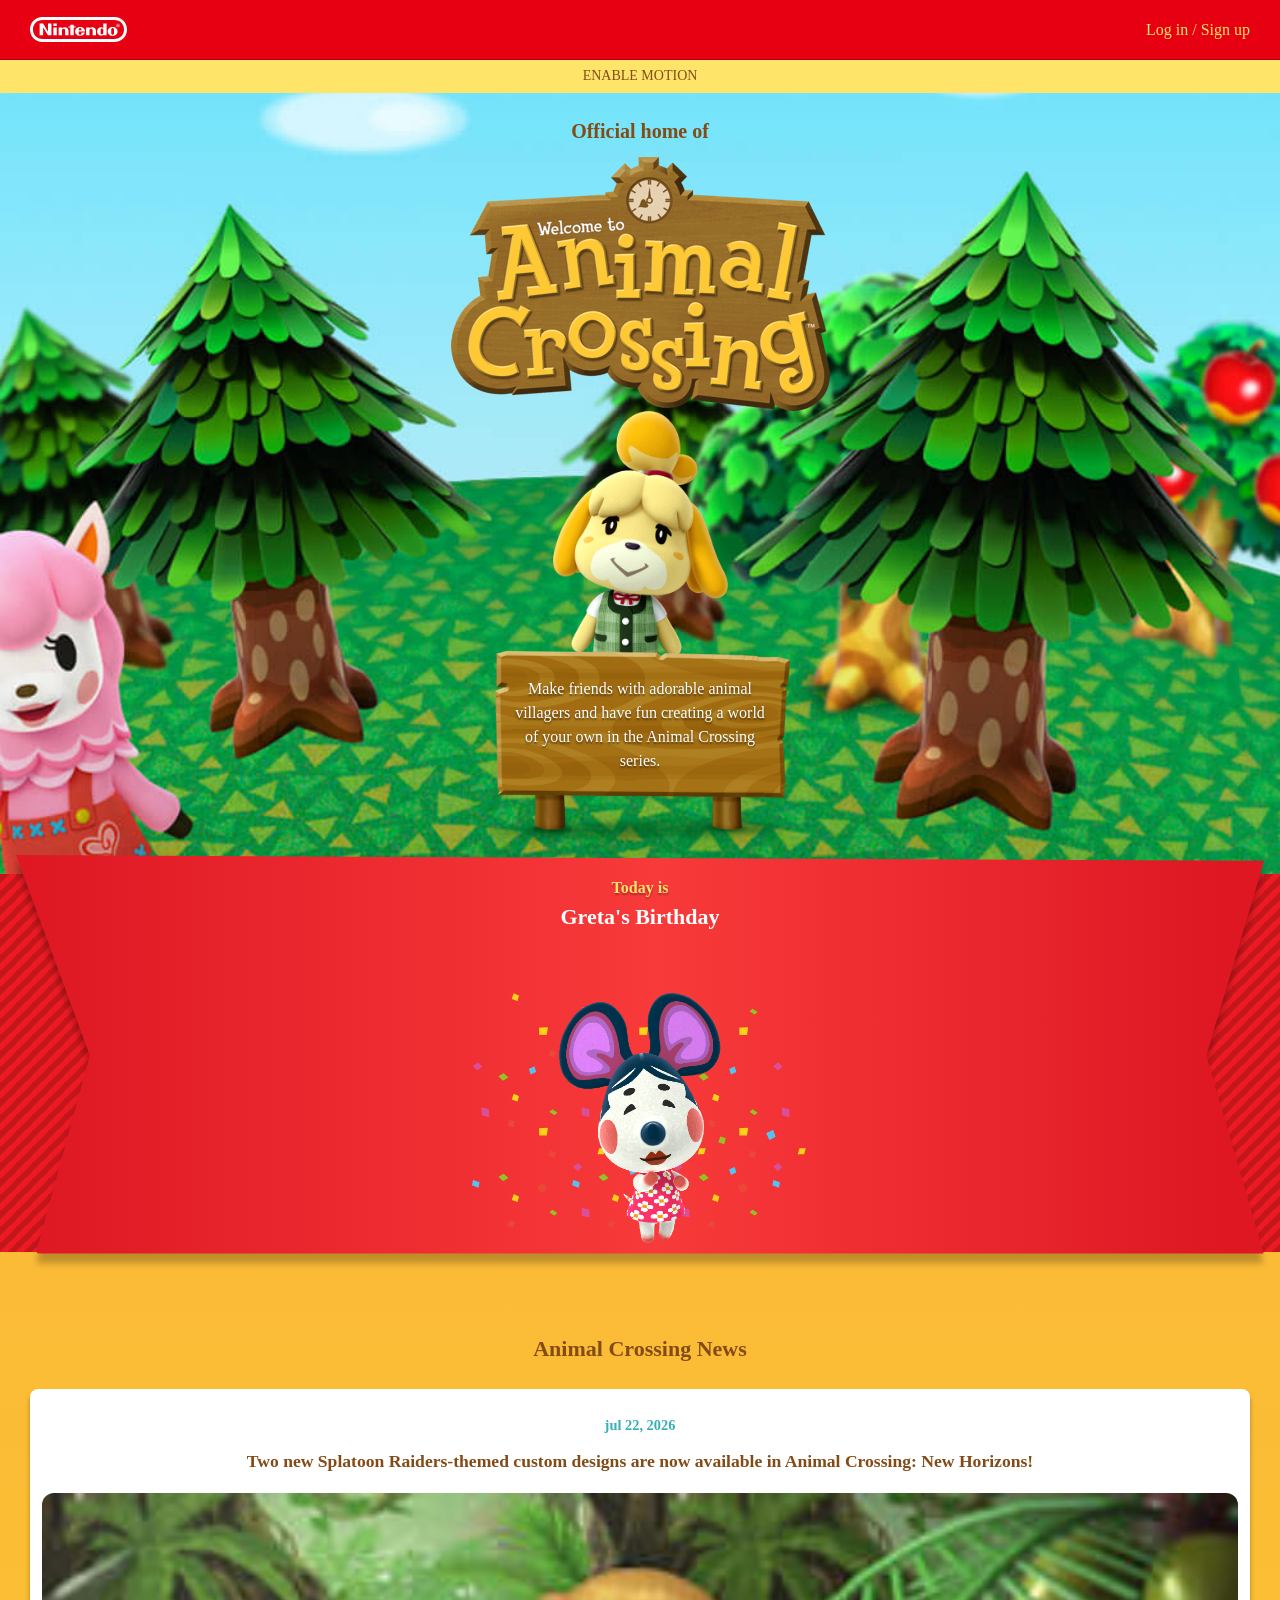
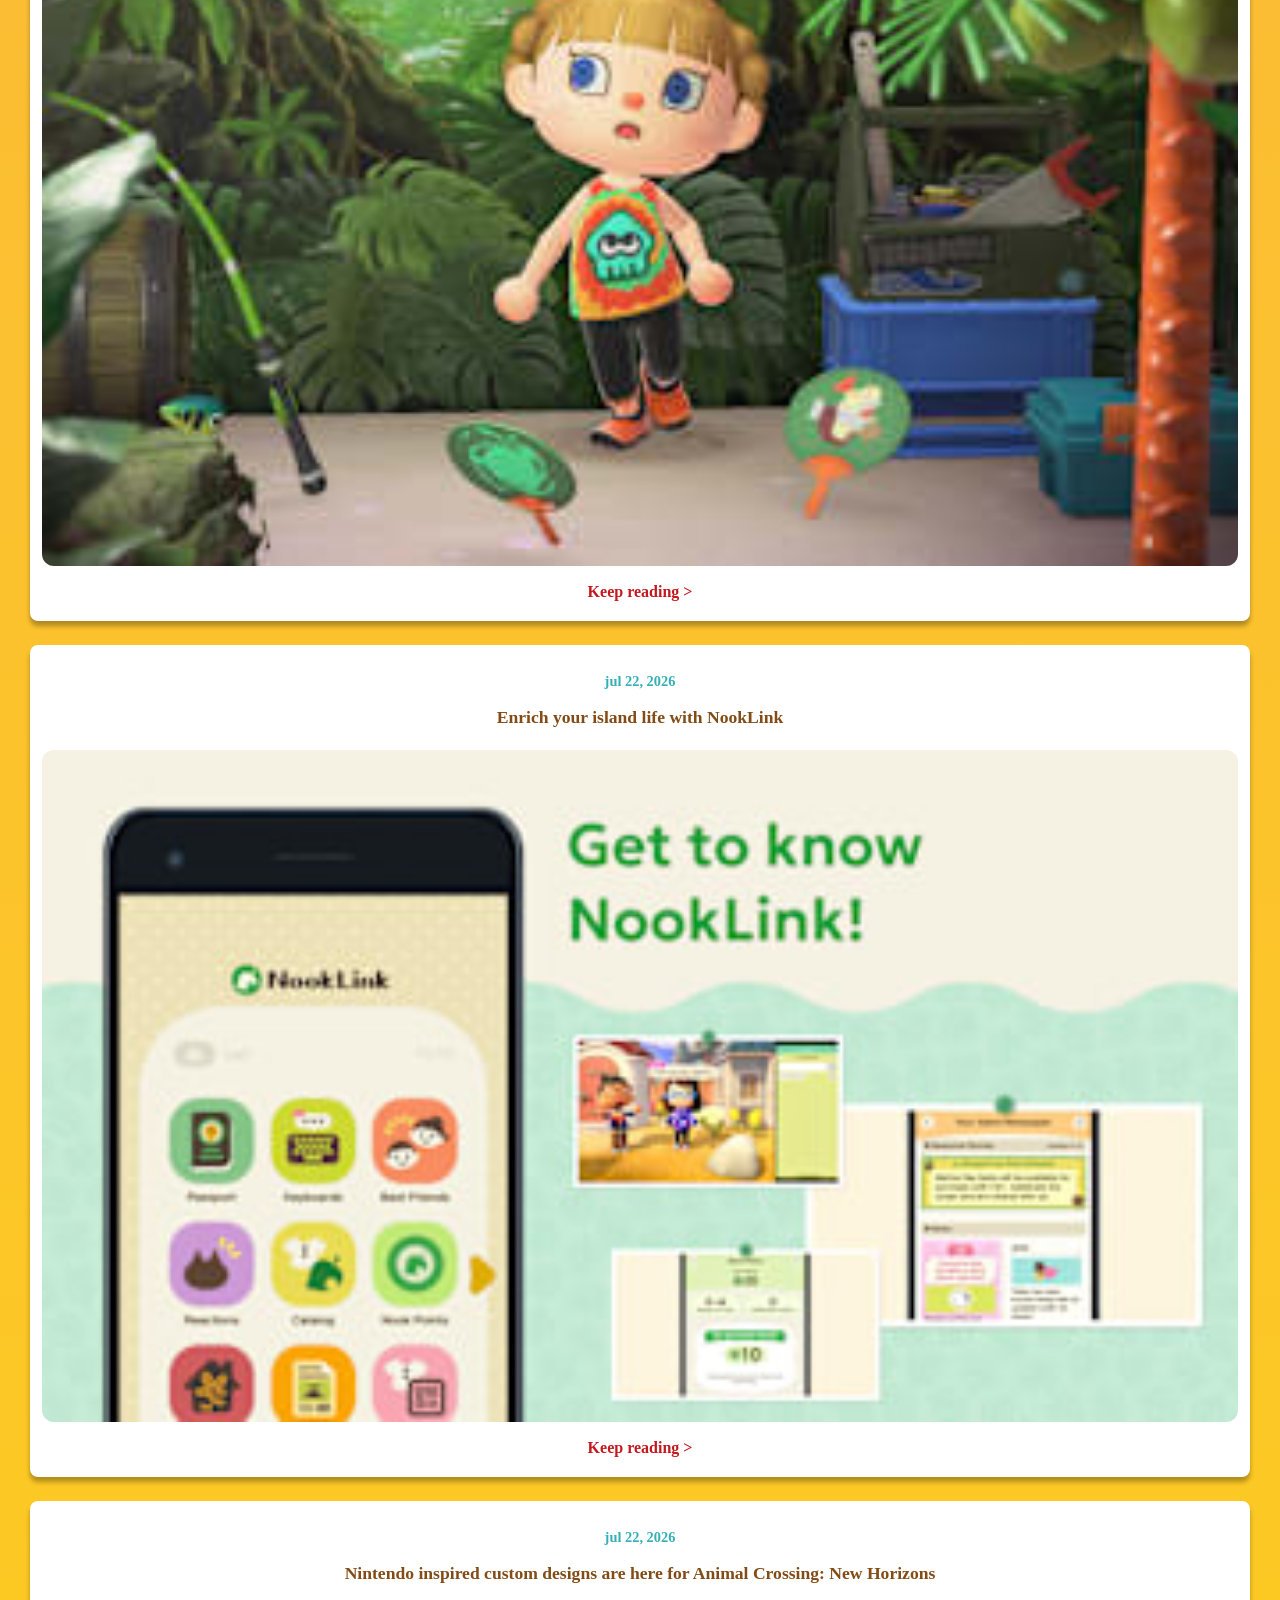
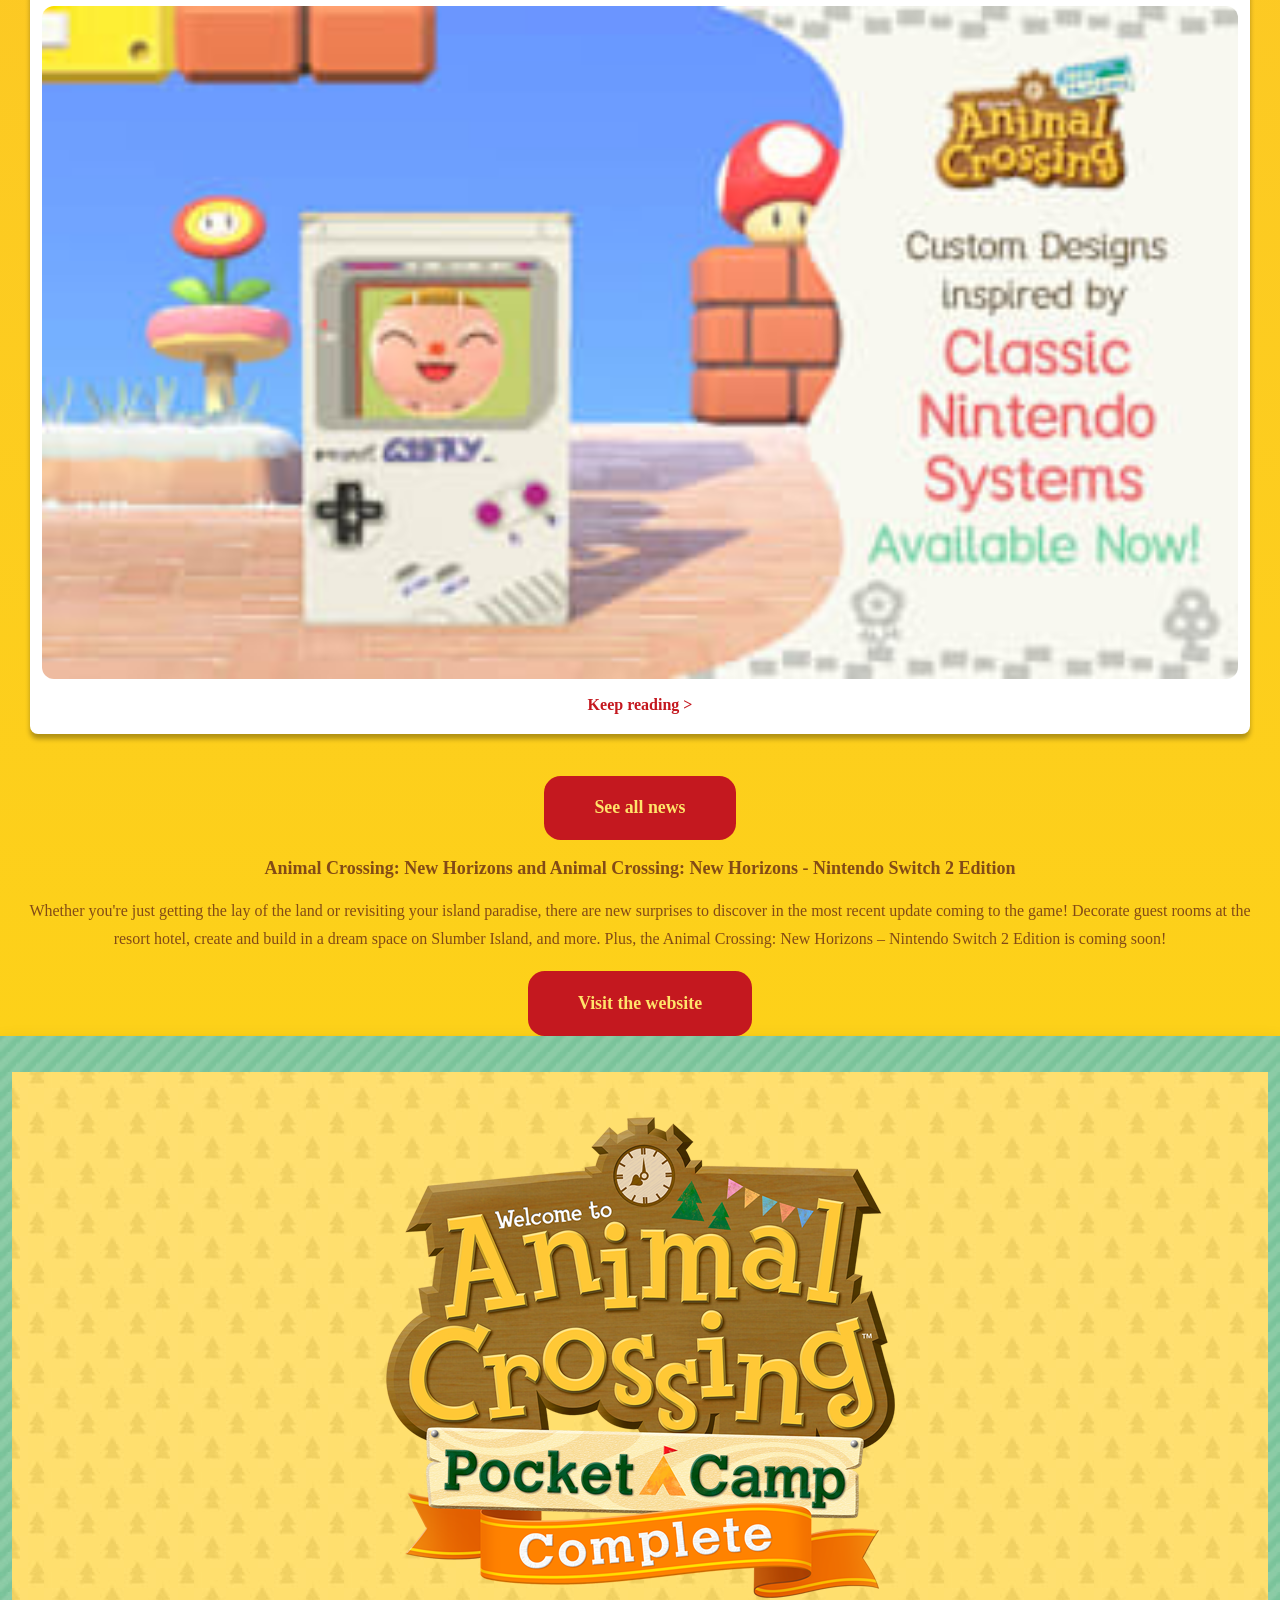
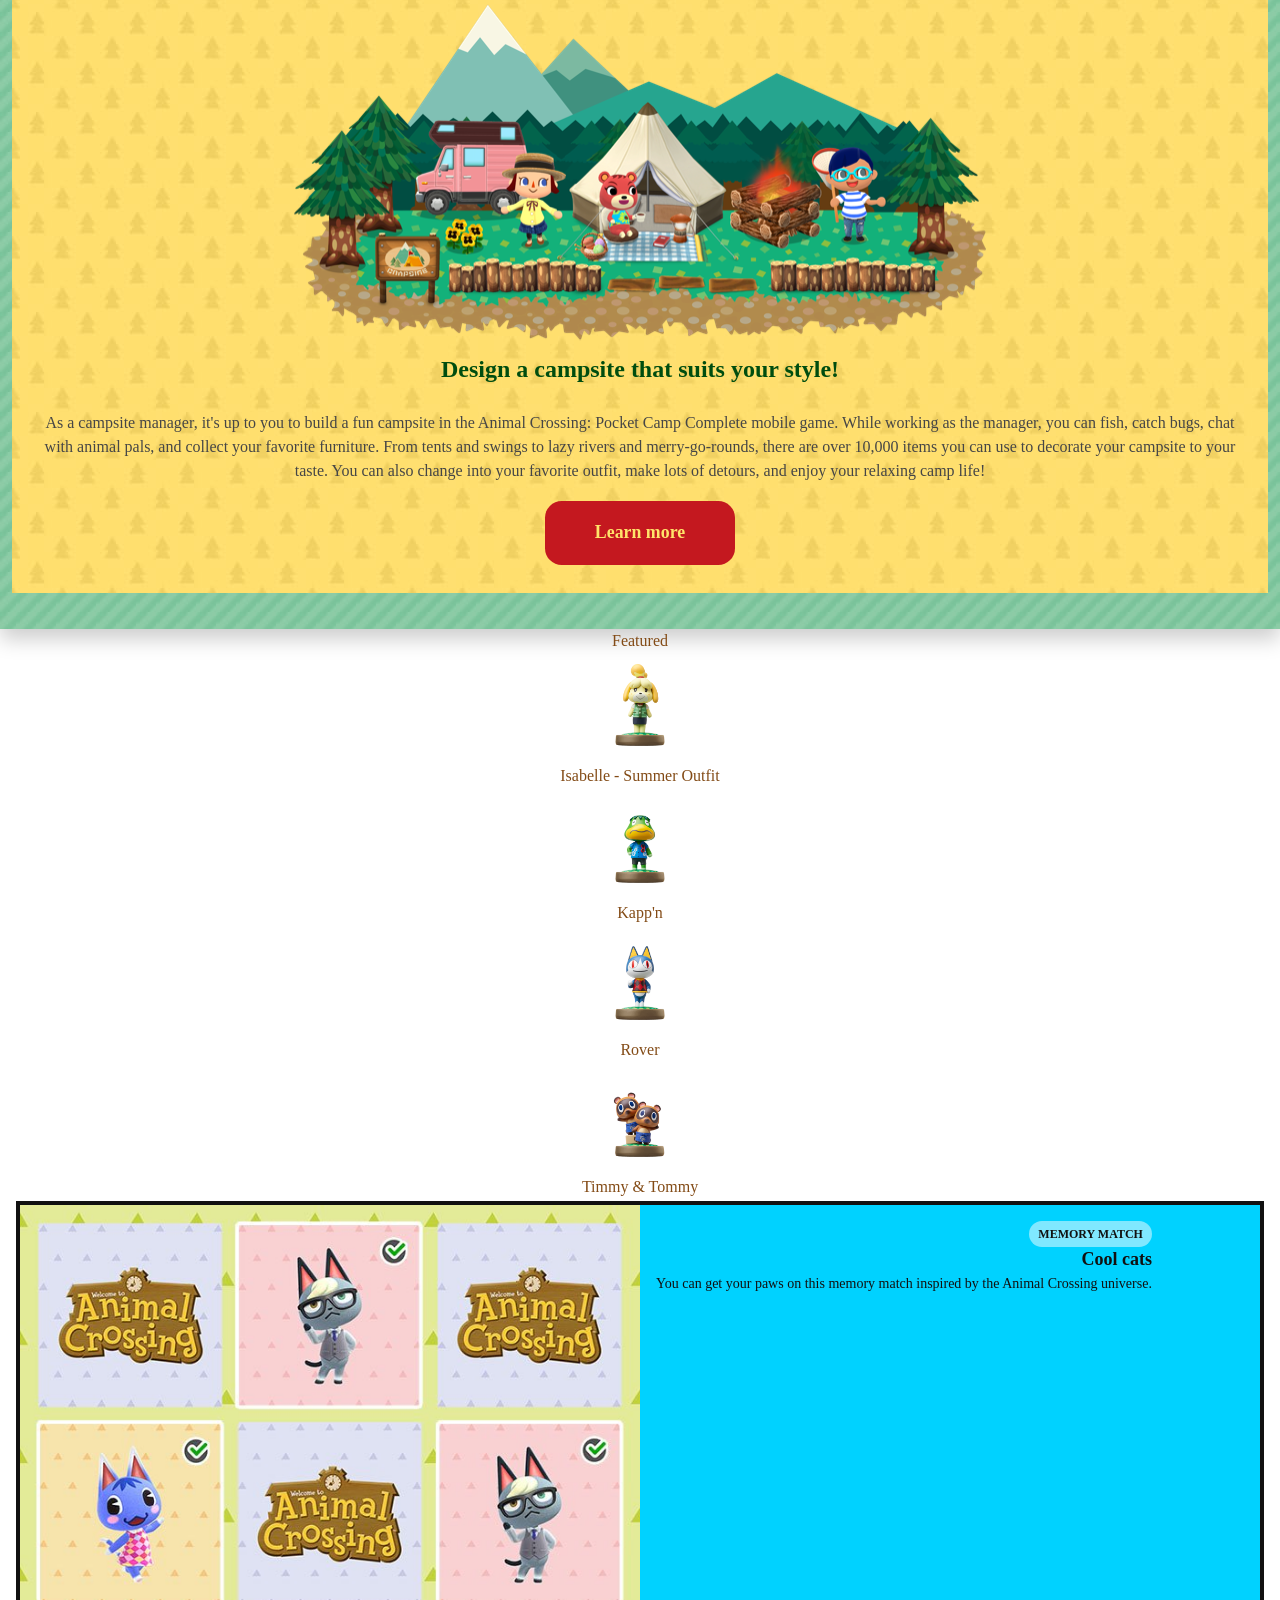
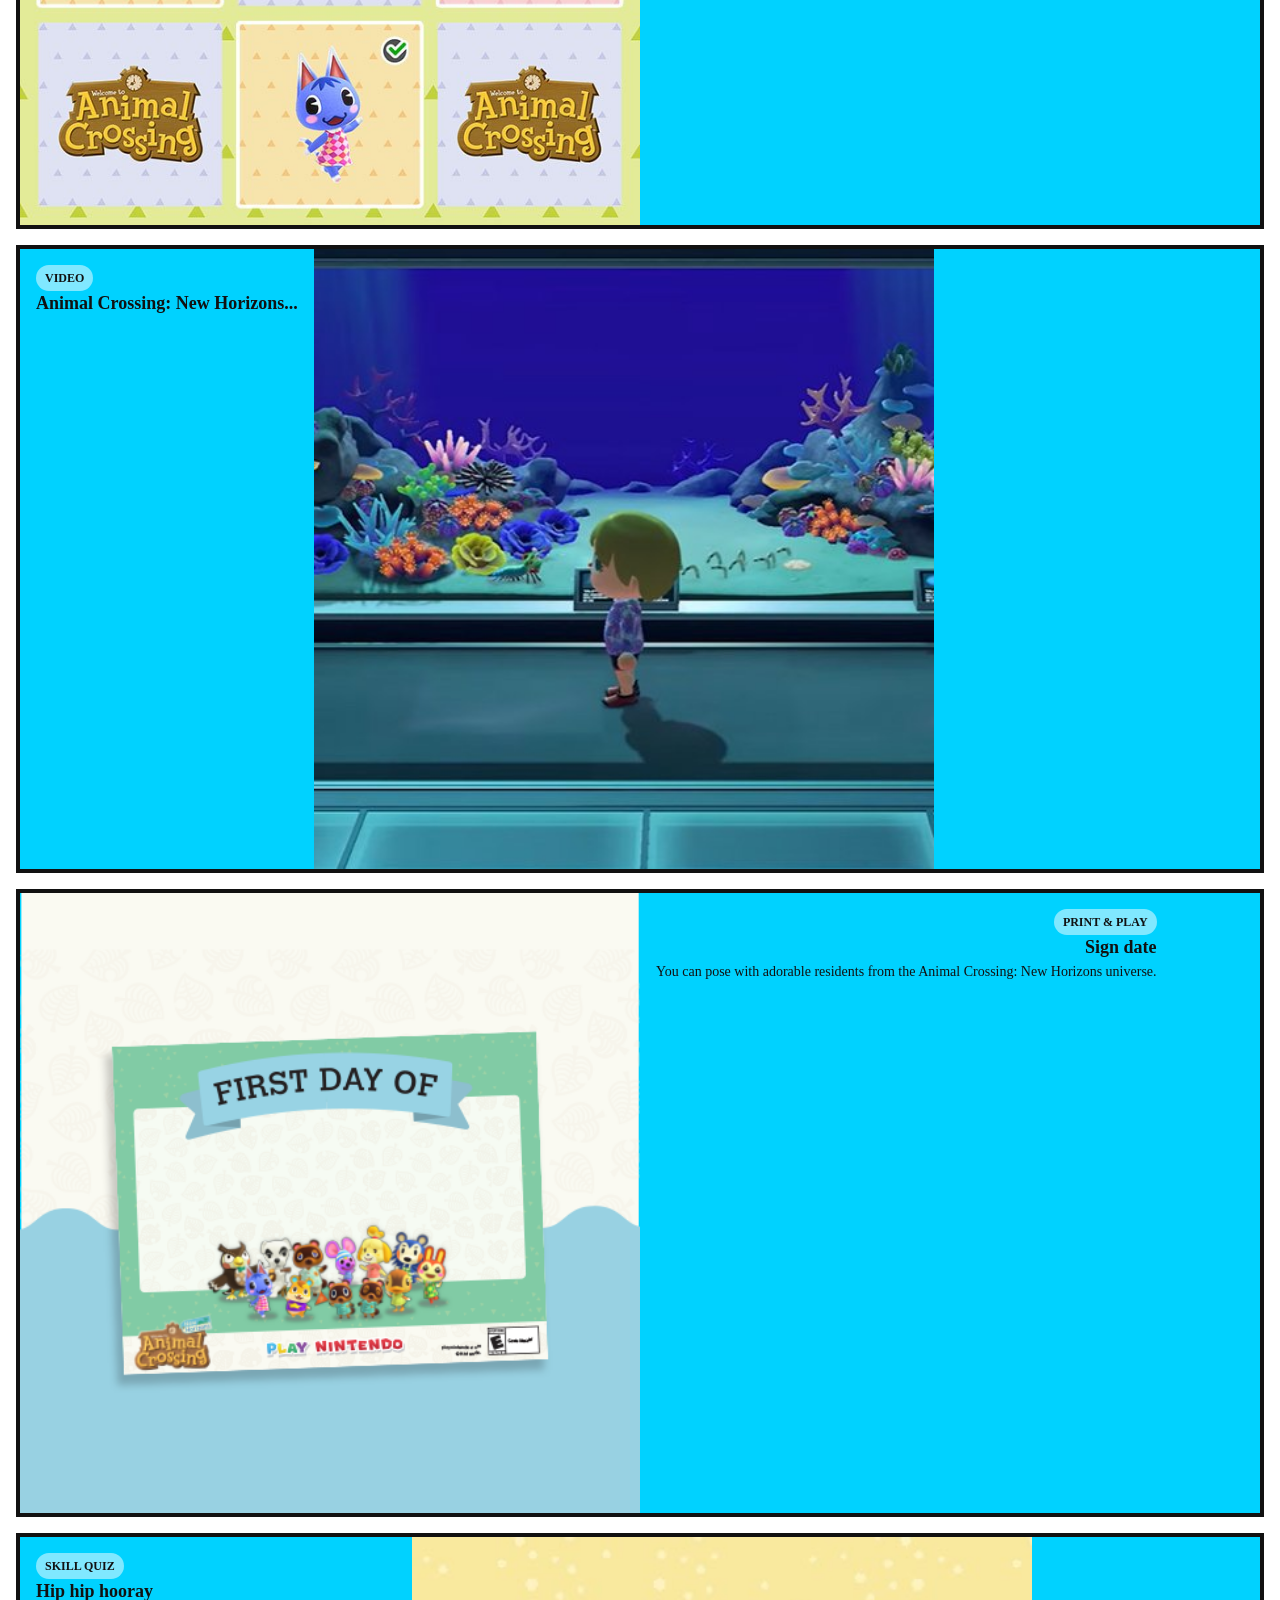
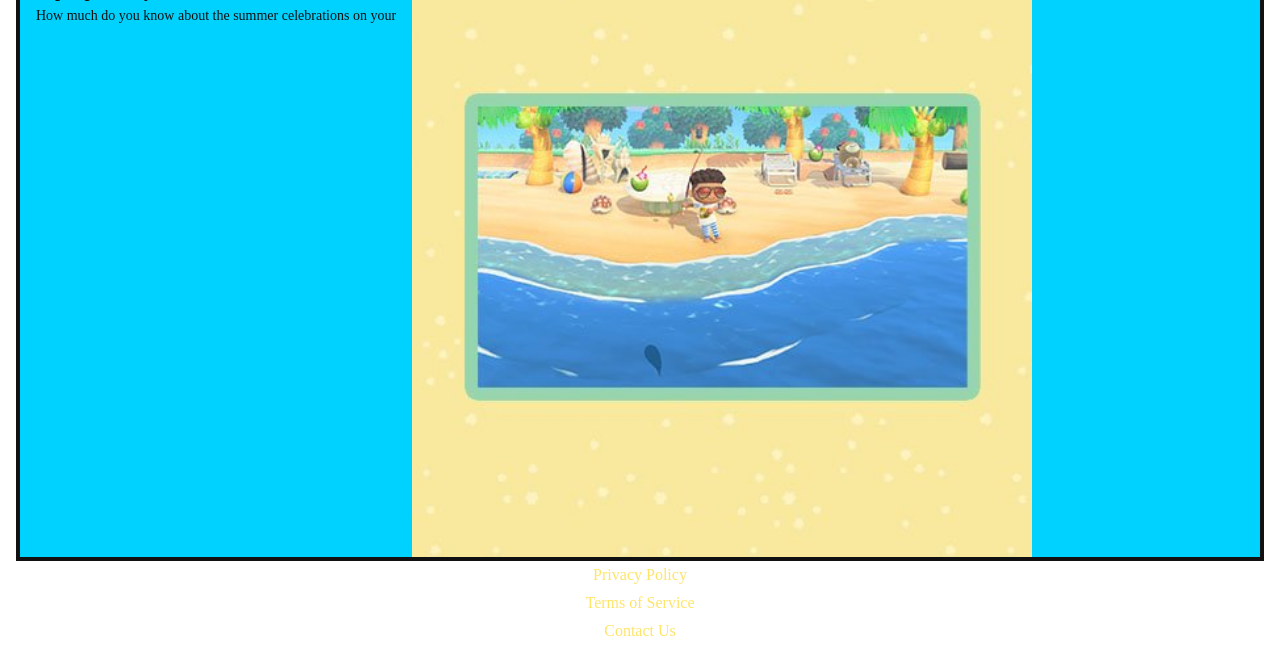
==== animalcrossing.html @ 0bc3647e "birthday ribbon and confetti" ====
<!DOCTYPE html>
<html lang="en">

<head>
    <meta charset="UTF-8">
    <meta name="viewport" content="width=device-width, initial-scale=1.0">
    <title>Animal Crossing</title>
    <!-- css -->
    <link href="styles/animalcrossing.css" rel="stylesheet">
    <link href="styles/fonts.css" rel="stylesheet">
    <link href="styles/var.css" rel="stylesheet">
    <link href="styles/reset.css" rel="stylesheet">

</head>

<body>
    <header>
        <nav>
                <img src="images/animal-crossing/nintendo-racetrack.svg" alt="Animal Crossing Logo">
                <a href="">Log in / Sign up</a>
        </nav>
        <div><span>Enable motion</span><button></button></div>


                                    <!-- hero -->
        <div>
            <h1 class="visually-hidden">Animal Crossing</h1>
            <span>Official home of</span>
            <img src="images/animal-crossing/logo.png" alt="Brown Animal Crossing Logo with yellow text: " Welcome to
                Animal Crossing" with a clock on top">
            <img src="images/animal-crossing/isabelle_2x.png">
            <div>
                <p>Make friends with adorable animal villagers and have fun creating a world of your own in the Animal
                    Crossing series.</p>
            </div>
        </div>


                                    <!-- birthday -->
        <div>
            <div>
                <p>Today is</p>
                <p>Greta's Birthday</p>
                <nav>
                    <ul>
                        <li><button><span class="visually-hidden">Go to previous day's birthday
                                    character.</span></button></li>
                        <li><button><span class="visually-hidden">Go to next day's birthday character.</span></button>
                        </li>
                    </ul>
                </nav>
                <div>
                    <div></div>
                    <img src="images/animal-crossing/CTRP_EAA_NPC-mus16_1_R_ad.png" alt="">
                </div>
            </div>
        </div>
    </header>
    <main>


                                        <!-- news -->
        <section>
            <div>
                <!-- yellow triangle div -->
                <h2>Animal Crossing News</h2>
                <article>
                    <a>
                        <time>jul 22, 2026</time>
                        <h3>Two new Splatoon Raiders-themed custom designs are now available in Animal Crossing: New
                            Horizons!</h3>
                        <img src="images/animal-crossing/news_1.jpg" alt="image of a playable character wearing a Splatoon Raiders shirt">
                        <span>Keep reading ></span>
                    </a>
                </article>
                <article>
                    <a>
                        <time>jul 22, 2026</time>
                        <h3>Enrich your island life with NookLink</h3>
                        <img src="images/animal-crossing/news_2.jpg" alt="image showing the NookLink app with the text 'Get to know NookLink!'">
                        <span>Keep reading ></span>
                    </a>
                </article>
                <article>
                    <a>
                        <time>jul 22, 2026</time>
                        <h3>Nintendo inspired custom designs are here for Animal Crossing: New Horizons</h3>
                        <img src="images/animal-crossing/news_3.jpg" alt="image showing the the Nintendo inspired costume for the playable character. Available">
                        <span>Keep reading ></span>
                    </a>
                </article>
                <a>See all news</a>
            </div>


                                <!-- switch 2 promo video-->

            <div>
                <h3><a href="https://www.nintendo.com/us/store/products/animal-crossing-new-horizons-switch/">Animal
                        Crossing: New Horizons and Animal Crossing: New Horizons - Nintendo Switch 2 Edition</a></h3>
                    <p>Whether you're just getting the lay of the land or revisiting your island paradise,
                        there are new surprises to discover in the most recent update coming to the game!
                        Decorate guest rooms at the resort hotel, create and build in a dream space on Slumber Island,
                        and more.
                        Plus, the Animal Crossing: New Horizons – Nintendo Switch 2 Edition is coming soon!</p>
                    <a href="https://animalcrossing.nintendo.com/new-horizons/">Visit the website</a>
            </div>
            <!-- <div></div> -->
        </section>


                                    <!-- pocket camp section -->
        <section>
            <div>
                <div class="fancy-border">
                <!-- video -->
                 </div>
                <img src="images/animal-crossing/logo-pocket-camp-complete-2x.png" alt="Logo with the text Animal Crossing Pocket Camp Complete">
                <img src="images/animal-crossing/pocket-camp-art-2x.png" alt="Illustration of the Animal Crossing: Pocket Camp campsite with two smiling playable characters">
                <h2>Design a campsite that suits your style!</h2>
                <p>As a campsite manager, it's up to you to build a fun campsite in the Animal Crossing: Pocket Camp
                    Complete mobile game.
                    While working as the manager, you can fish, catch bugs, chat with animal pals, and collect your
                    favorite furniture.
                    From tents and swings to lazy rivers and merry-go-rounds, there are over 10,000 items you can use to
                    decorate your campsite to your taste.
                    You can also change into your favorite outfit, make lots of detours, and enjoy your relaxing camp
                    life!</p>
                <a>Learn more</a>
            </div>
        </section>


                                        <!-- Amiibo section -->
        <section>
            <h3>Featured</h3>
            <ul>
                <li>
                    <img src="./images/animal-crossing/amiibo-isabelle_2x.png"
                        alt="image of the Isabelle amiibo figurine">
                    <p>Isabelle - Summer Outfit</p>
                </li>
                <li>
                    <img src="./images/animal-crossing/amiibo-kapn_2x.png" alt="image of the Kapp'n amiibo figurine">
                    <p>Kapp'n</p>
                </li>
                <li>
                    <img src="./images/animal-crossing/amiibo-rover_2x.png" alt="image of the Rover amiibo figurine">
                    <p>Rover</p>
                </li>
                <li>
                    <img src="./images/animal-crossing/amiibo-timmytommy_2x.png"
                        alt="image of the Timmy & Tommy amiibo figurine">
                    <p>Timmy & Tommy</p>
                </li>
            </ul>
        </section>


                                    <!-- Play Nintendo -->
        <section>
            <ul>
                <li><a href="#">
                    <div>
                        <h3>Cool cats</h3>
                        <span>Memory Match</span>
                        <p>You can get your paws on this memory match inspired by the Animal Crossing universe.</p>
                    </div>
                        <img src="images/animal-crossing/play-1.jpg" alt="">
                    </a></li>
                <li><a href="#">
                    <div>
                        <h3>Animal Crossing: New Horizons...</h3>
                        <span>video</span>
                    </div>
                        <img src="images/animal-crossing/play-2.jpg" alt="">
                    </a></li>
                <li><a href="#">
                    <div>
                    <h3>Sign date</h3>
                        <span>Print & Play</span>
                        <p>You can pose with adorable residents from the Animal Crossing: New Horizons universe.</p>
                    </div>
                        <img src="images/animal-crossing/play-3.png" alt="">
                    </a></li>
                <li><a href="#">
                    <div>
                        <h3>Hip hip hooray</h3>
                        <span>Skill quiz</span>
                        <p>How much do you know about the summer celebrations on your</p>
                    </div> 
                        <img src="images/animal-crossing/play-4.jpg" alt="">
                    </a></li>
            </ul>
        </section>
    </main>
</body>
<footer>
    <nav>
        <ul>
            <li><a href="#">Privacy Policy</a></li>
            <li><a href="#">Terms of Service</a></li>
            <li><a href="#">Contact Us</a></li>
        </ul>
    </nav>
</footer>

</html>
---- styles/animalcrossing.css ----
body {
    font-family: 'Arvo', serif;
    font-size: 1em;
    line-height: 1.75;
    color: var(--ac-secondary-txt-clr);
    text-align: center;
    -webkit-font-smoothing: antialiased;
    -moz-osx-font-smoothing: grayscale;
}

a {
    color: var(--ac-link-txt-clr);
}

h1, h2, h3 {
    font-family: 'Arvo', serif;
    line-height: 1.5;
}

h2, span  {
    color: var(--ac-secondary-txt-clr);
}

h2 {
    margin-bottom: 24px;
    font-size: 1.375rem;
    display: block;
    font-weight: 700;
}

/* buttons */
main > section div > a {
    display: inline-block;
    color: var(--ac-link-txt-clr);
    background-color: var(--ac-link-clr);
    padding-block: 7px 8px;
    font-size: 1.115rem;
    font-weight: 700;
    padding: 0.938em 2.813em;
    border-radius: 0.938em;
    margin-top: 1em;
}

/****************/
/*     nav    	*/
/****************/

header > nav {
    display: flex;
    align-items: center;
    justify-content: space-between;
    border-bottom: 1px solid #ac000d;
    height: 3.75em;
    background-color: var(--primary-clr);
    padding-inline: 1.875em;
}

header > nav img {
    display: block;
    width: 97px;
}

@media (max-width: 768px) {
    header > nav img {
        height: 48px;
    }
    
}

/****************/
/*   hero    	*/
/****************/



header > div:nth-of-type(1) {
    background: var(--ac-link-txt-clr);
    padding: 4px;
    display: flex;
    justify-content: center;
    align-items: center;
    position: relative;
    z-index: 70;
    text-transform:uppercase;
    font-size: 0.875em;
}

header > div:nth-of-type(2) {
    background-image: url('../images/animal-crossing/hero-bg.jpg');
    background-size: cover;
    background-position: center;
    margin: 0 auto;
    padding: 1.56em 0;
    text-align: center;
    height: auto;
    background-size: cover;
    background-position: 50% 50%;
    overflow: hidden;
    position: relative;
}

header > div:nth-of-type(2) p {
    padding: 1em 0;
}

header > div:nth-of-type(2) span {
    line-height: 1.4;
    white-space: nowrap;
    text-align: center;
    width: 100%;
    font-size: 1.25em;
    font-weight: 700;
}

header > div:nth-of-type(2) > img:nth-of-type(1) {
    max-width: 52%;
    display: block;
    margin: .625em auto 0;
}

header > div:nth-of-type(2) > img:nth-of-type(2) {
    max-width: 175px;
    position: relative;
    z-index: 1;

}

header > div:nth-of-type(2) > div {
    background-image: url('../images/animal-crossing/sign_2x.png');
    background-size: 115% 100%;
    background-position: 50% 50%;
    padding: 10px 25px 60px 25px;
    line-height: 1.5em;
    color: #fff;
    width: 100%;
    max-width: 300px;
    text-shadow: 0 2px 2px rgba(0, 0, 0, 0.5);
    margin: 0 auto;
    margin-top: -5em;
    position: relative;
    z-index: 2;
}


/****************/
/*   Birthday   */
/****************/

header > div:nth-of-type(3) {
   background-image: url(/images/animal-crossing/birthday-red_2x.jpg);
     /* -webkit-transform: translateY(-50%); 
     transform: translateY(-50%); 
     background-position: center top;  */
    background-size: 1em;
    width: 100%;
}

header > div:nth-of-type(3) > div {
    position: relative;
    width: 100%;
}

/* genAI prompt: how come the children of a scaled div also scale? */
header > div:nth-of-type(3) > div::before {
    content: "";
    position: absolute;
    inset: 0;
    background-image: url("/images/animal-crossing/birthday-ribbon.svg");
    background-size: 100% 100%;
    background-repeat: no-repeat;
    transform: scaleY(1.1);
    transform-origin: center;
    z-index: 0;
    margin-inline: 10px;
}

header > div:nth-of-type(3) > div > * {
    position: relative;
    z-index: 1;
}
header > div:nth-of-type(3) > div > div > div{
    position: absolute;
    background-size: 337px 235px;
    width: 337px;
    height: 235px;
    z-index: -1;
    opacity: 1;
    left: 0;
    right: 0;
    margin: 0 auto;
    display: block;
    -webkit-transform: scale(1);
    transform: scale(1);
    background-image: url("/images/animal-crossing/confetti_2x.png");
} 

header > div:nth-of-type(3) p:nth-of-type(1) {
    color: var(--ac-link-txt-clr);
    font-weight: 700;
    text-shadow: 0 2px 2px rgba(0, 0, 0, 0.3);
}

header > div:nth-of-type(3) p:nth-of-type(2) {
    font-size: 1.375em;
    color: var(--white);
    font-weight: 700;
    line-height: 1.35;
    margin-bottom: 5px;
}

header > div:nth-of-type(3) img {
    max-height: 250px;
}

header > div:nth-of-type(3) > div > button:nth-of-type(1)::after {
    width: 100%;
    height: 100%;
    top: 0;
    left: 0;
    content: '';
    background-image: url(/assets/img/birthday/birthday-arrow.svg);
    background-size: 15px 15px;
    background-repeat: no-repeat;
    background-position: center center;
}

/****************/
/*     News	    */
/****************/

main > section:nth-of-type(1) {
    background-image: linear-gradient(-180deg, #fbbb37 0%, #fdd119 100%);
    padding-top: 80px;
}

main > section div:nth-of-type(1) div {
    background-image: url('../images/animal-crossing/triangles-yellow.png');
    background-repeat: repeat;
} 


main > section div:nth-of-type(1) > article {
    background-color: white;
    margin: 0 1.875em 1.5em 1.875em;
    padding: 24px 12px 15px 12px;
    border-radius: .5em;
    display: flex;
    text-align: center;
    box-shadow: 0 5px 5px 0 rgba(0, 0, 0, 0.3);
    font-weight: 700;
}

main > section div:nth-of-type(1) > article time {
    color: var(--ac-news-date-clr);
    display: block;
    font-size: .9rem;
    padding: 0 10px .75em;
}

main > section div:nth-of-type(1) > article a h3 {
    font-size: 1.1rem;
    line-height: 1.4;
    margin-bottom: 20px;
}

main > section div:nth-of-type(1) > article a span {
    color: var(--ac-link-clr);
    padding-top: .75em;
}

main > section div:nth-of-type(1) > article img {
    border-radius: .75em;
    width: 100%;
}

main > section div:nth-of-type(1) > article > a {
  display: flex;
  flex-direction: column;
  width: 100%;
  text-decoration: none;
  color: inherit;
}

/* section:nth-of-type(1) > article a {
    background-color: transparent;
    color: var(--ac-link-clr);
} */

/****************/
/*     Video    */
/****************/


main > section:nth-of-type(1) div:nth-of-type(2) {
    margin: 0 1.25em;
}

main > section:nth-of-type(1) div:nth-of-type(2) h3 a {
    color: var(--ac-secondary-txt-clr);
    font-weight: 700;
    display: block;
    clear: both;
    width: 100%;
    margin: 15px 0;
    font-size: 1.125em;
    text-decoration: none;
}

/* main > section:nth-of-type(1) div { 
     background-size: 995px 125px;
    height: 125px;
} 

main > section:nth-of-type(1) div:nth-of-type(3) {
    background-image: url('images/animal-crossing/apple-border-top_2x.png');
content: '';
} */

/* Copy paste van de website zelf */
.fancy-border:after{
    background-image: url('../images/animal-crossing/corner-left-top_2x.png'), 
    url('../images/animal-crossing/corner-right-top_2x.png'), 
    url('../images/animal-crossing/corner-left-bottom_2x.png'), 
    url('../images/animal-crossing/corner-left-right_2x.png');
    background-position: 0 0, 100% 0, 0 100%, 100% 100%;
    background-size: 53px 53px;
    background-repeat: no-repeat;
    top: 0;
    bottom: 0;
    right: 0;
    left: -10px;
    margin: auto;
    width: calc(100% + 20px);
    height: calc(100% + 20px);
    position: absolute;
}


/****************/
/*     Camp   */
/****************/

main > section:nth-of-type(2) {
    padding: 2.25em 0.75em;
    bottom: 0;
    left: 0;
    right: 0;
    top: 0;
    content: "";
    background-image: url(../images/animal-crossing/pattern-stripes.jpg);
    background-size: 20px 20px;
    -webkit-box-shadow: 0px 10px 20px rgba(0, 0, 0, 0.2);
    box-shadow: 0px 10px 20px rgba(0, 0, 0, 0.2);
}

main > section:nth-of-type(2) > div {
    background-image: url(../images/animal-crossing/pattern-trees.jpg);
    background-size: 150px 100px;
    padding: 1.75em 1.125em;
}

main > section:nth-of-type(2) h2 {
    font-size: 1.5rem;
    color: var(--ac-camp-heading-clr);
}

main > section:nth-of-type(2) img {
        max-width: 100%;
}

main > section:nth-of-type(2) img:nth-of-type(1) {
    margin-bottom: -42px;
}

main > section:nth-of-type(2) p {
    margin-top: 1rem;
    color: var(--ac-camp-text-clr);
    line-height: 1.5;
}

/****************/
/*     Amiibo   */
/****************/

main > section:nth-of-type(3) ul li img {
    max-height: 100px;
    max-width: 100px;
}

/***********************/
/*     Play Nintendo   */
/***********************/

section:nth-of-type(4) ul {
    display: flex;
    flex-direction: column;
    gap: 1em;
    margin-inline: 1em;
}

main > section:nth-of-type(4) li {
    background-color: var(--ac-play-clr);
    width: 100%;
    display: block;
}

main > section:nth-of-type(4) li a {
    display: flex;
    border: solid 4px var(--black);
    box-shadow: 0 calc(4px * 2) 0 4px * -1 var(--black);
    transition: box-shadow 0.1s ease-in;
    transition-property: transform, box-shadow;
    will-change: box-shadow;
}

main > section:nth-of-type(4) li:nth-child(odd) a img {
    order: 1;
}

main > section:nth-of-type(4) li a div {
    display: flex;
    flex-direction: column;
    text-align: left;
    margin-inline: 1em;
    padding-block: 1em;
    color: var(--black);    
}

main > section:nth-of-type(4) li:nth-child(odd) a div {
    order: 2;
    text-align: right;
}

main > section:nth-of-type(4) li:nth-child(odd) a div span {
    align-self: flex-end;
}

main > section:nth-of-type(4) li:nth-child(even) a div span {
    align-self: flex-start;
}


main > section:nth-of-type(4) div span {
    order: 1;
    color: var(--black); 
    font-size: 0.75rem;
    font-weight: 700;
    text-transform: uppercase;
    display: inline-block;
    border-radius: 2em;
    background-color: var(--ac-play-accent-clr);
    margin: 0em;
    padding: 0.25em 0.75em 0.125em;
}

main > section:nth-of-type(4) span:hover {
    transform: rotateX(360deg);
}

main > section:nth-of-type(4) div h3 {
    order: 2;
    line-height: 1.4;
    font-size: 1.125rem;
    font-weight: 700;
    padding: 0;
}

main > section:nth-of-type(4) div p {
    order: 3;
    font-size: 0.875rem;
    padding: 0;
    display: -webkit-box;
    -webkit-box-orient: vertical;  
    -webkit-line-clamp: 3; 
    /* genAI prompt: What does "Also define the standard property 'line-clamp' for compatibility mean": antwoord: in safari en firefox heb je de extra line nodig  */
    line-clamp: 3;
    overflow: hidden; 
}


main > section:nth-of-type(4) img{
    width: 50%;
}




@media (width <= 600px) {
	header {
		top: 0;
		z-index: 2;
	}

	/* header nav ul:nth-of-type(1) {
		display: grid;
		grid-template-columns: 1fr 1fr 1fr;
		align-content: center;
		gap: 1em;
		padding: 4em;
		position: fixed;
		background-color: rgba(var(--header-clr), 0.95);
		transition: 1s;
		inset: 5em 0 0 0;
		translate: -100% 0;
		z-index: 1;
	}

	header nav ul:nth-of-type(1) li {
		background-color: var(--secondary-clr);
	}

	header nav.is-open ul {
		translate: 0 0;
		
	}
} */

    
}
---- styles/fonts.css ----
@font-face {
  font-family: 'Fira Sans';
  src: url('fonts/FiraSans-Bold.ttf');
  font-weight: 700;
  font-style: normal;
}

@font-face {
  font-family: 'Fira Sans';
  src: url('fonts/FiraSans-Regular.ttf');
  font-weight: 400;
  font-style: normal;
}

@font-face {
  font-family: 'Arvo';
  src: url('fonts/Arvo-Regular.ttf');
  font-weight: 400;
  font-style: normal;
}

@font-face {
  font-family: 'Arvo';
  src: url('fonts/Arvo-Italic.ttf');
  font-weight: 400;
  font-style: italic;
}

@font-face {
  font-family: 'Arvo';
  src: url('fonts/Arvo-Bold.ttf');
  font-weight: 700;
  font-style: normal;
}
---- styles/var.css ----
/*********************/
/* CUSTOM PROPERTIES */
/*********************/
:root {
	--white: #fff;
	--black:#111;

	/* Nintendo home */
	--background-clr:#f5f6f7;
	--stylization-clr: #e5e7eb;
	--primary-clr: #e60012;
	--sec-pad: 150px 0;
	--header-clr: 240, 240, 240;

	/* Animal Crossing home */
	--ac-secondary-txt-clr: #834B16;
	--ac-news-bg-clr: #FCC32C;
	--ac-link-txt-clr: #ffe46a;
	--ac-link-clr: #C4181F;
	--ac-news-date-clr: #36AFB6;
	--ac-play-clr: rgb(0, 210, 255);
	--ac-play-accent-clr: rgba(255, 255, 255, 0.5);
	--ac-camp-heading-clr: #004d0f;
	--ac-camp-text-clr: #464646;
		/* #ac000d */
}
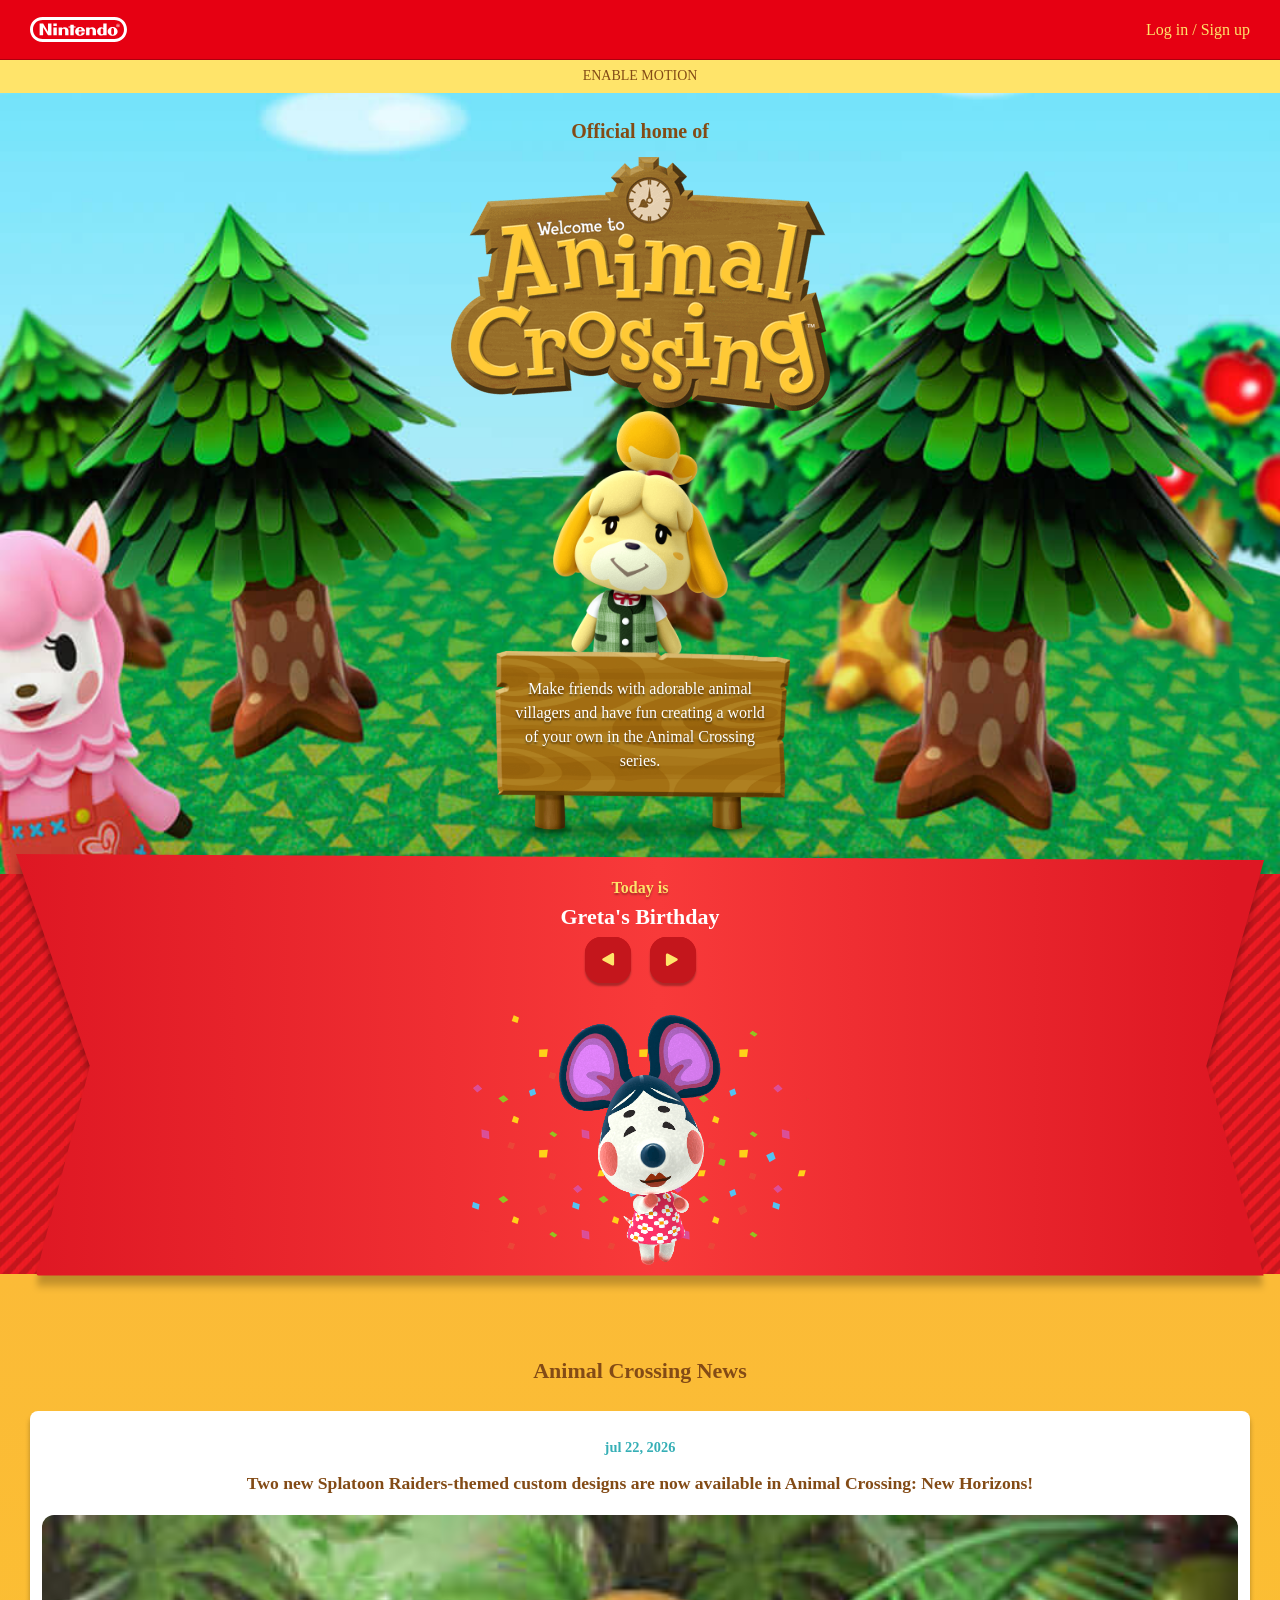
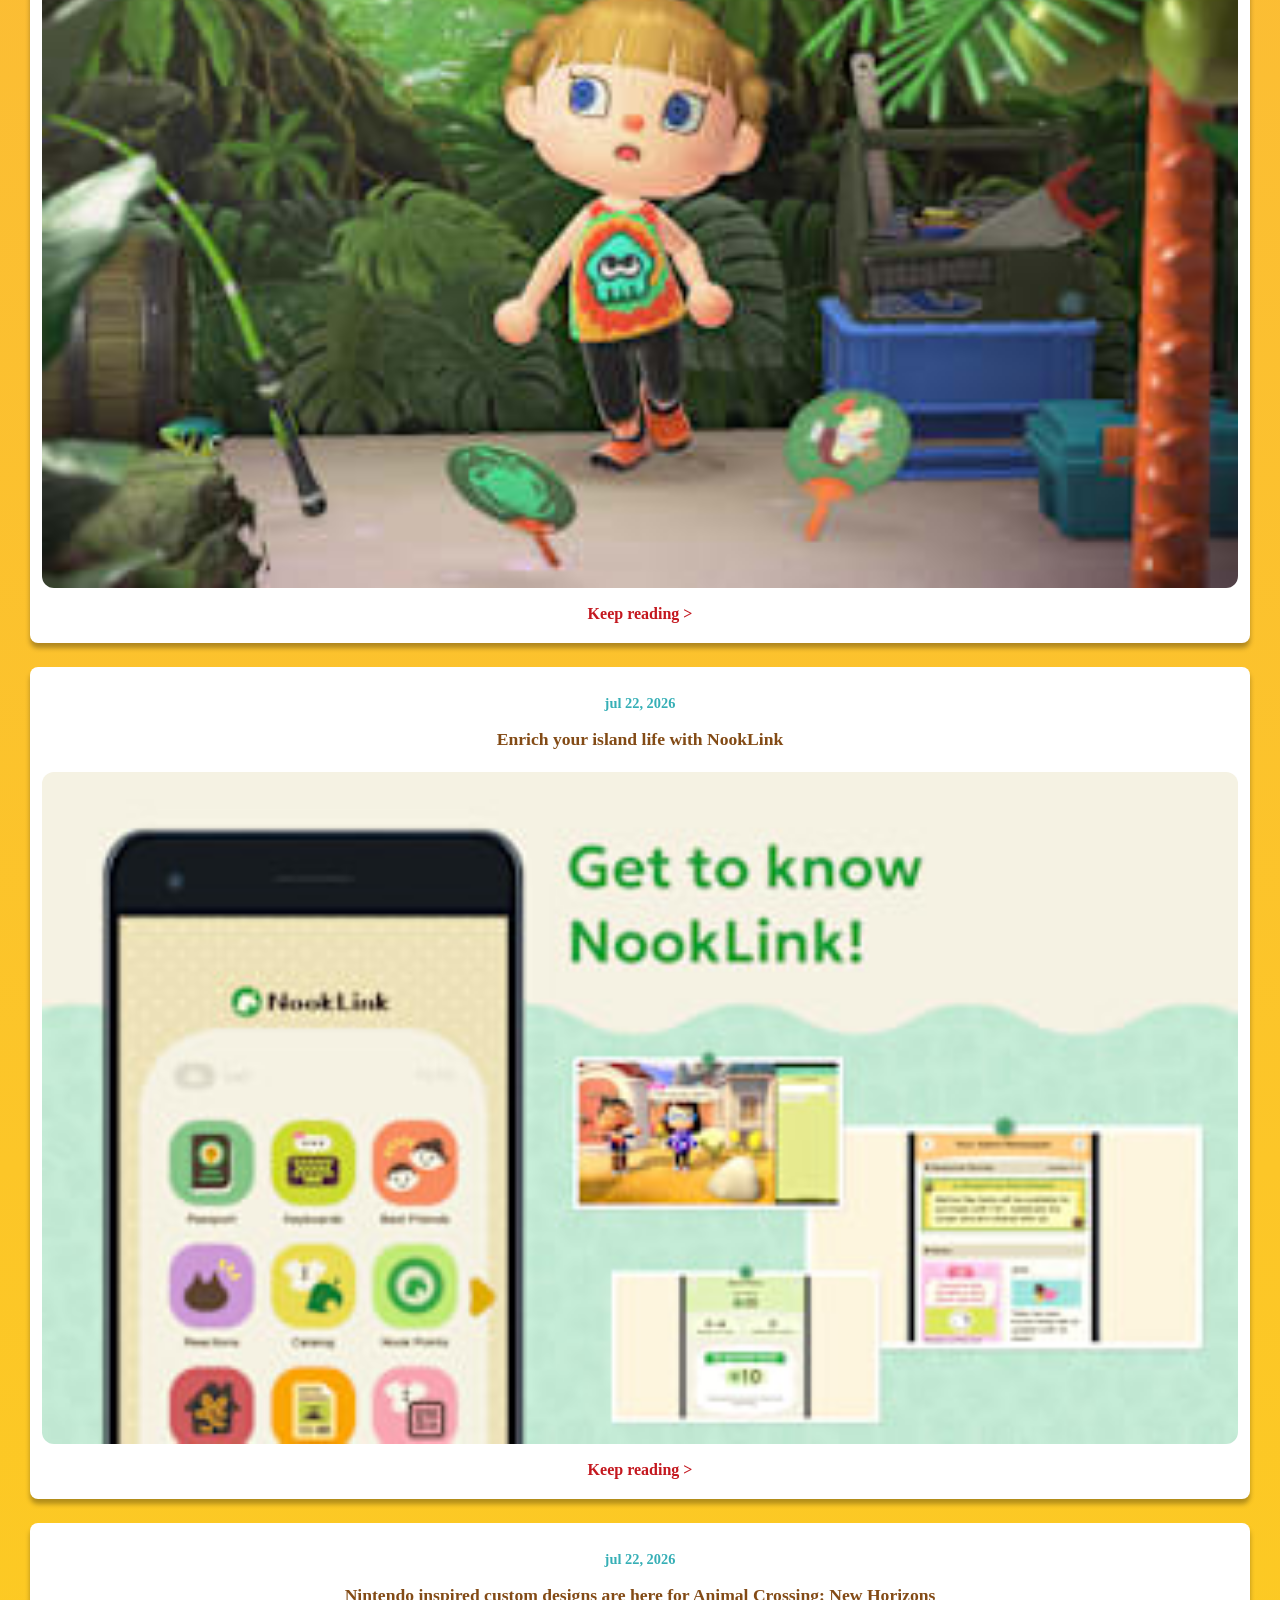
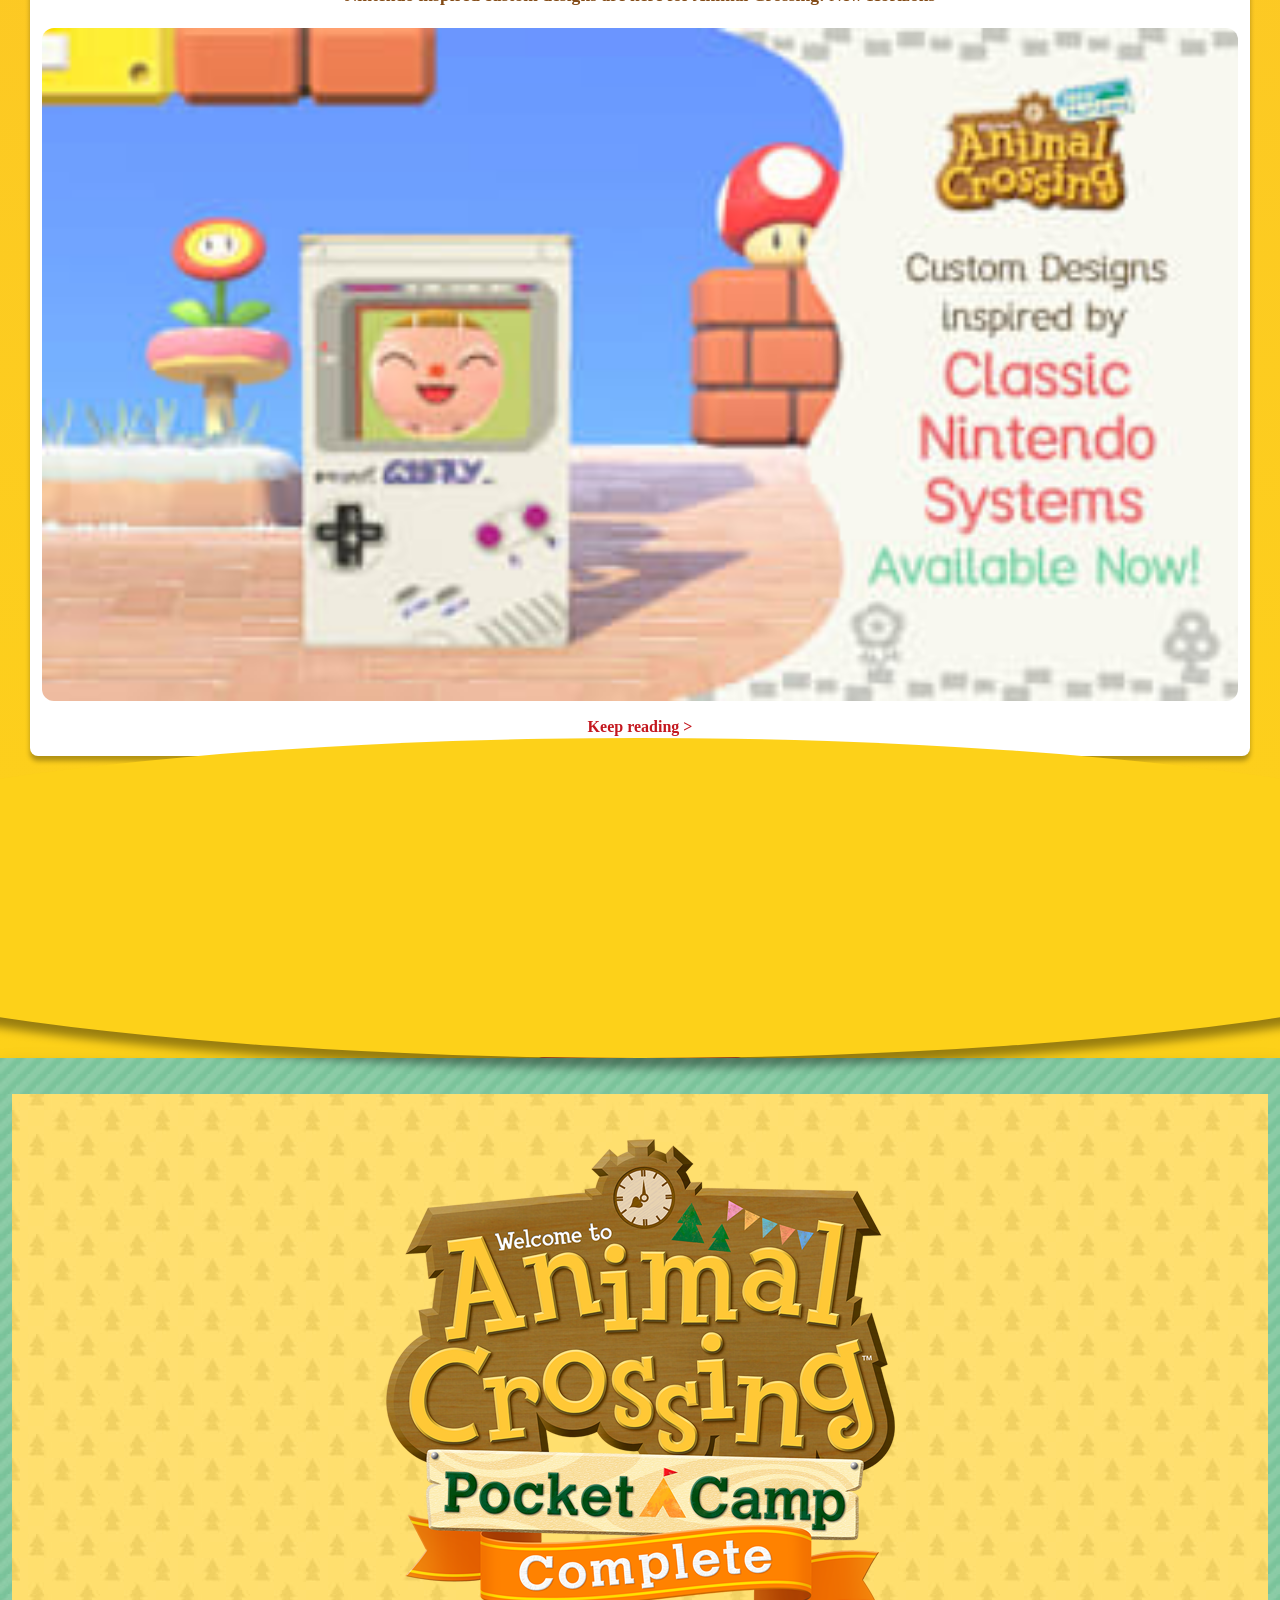
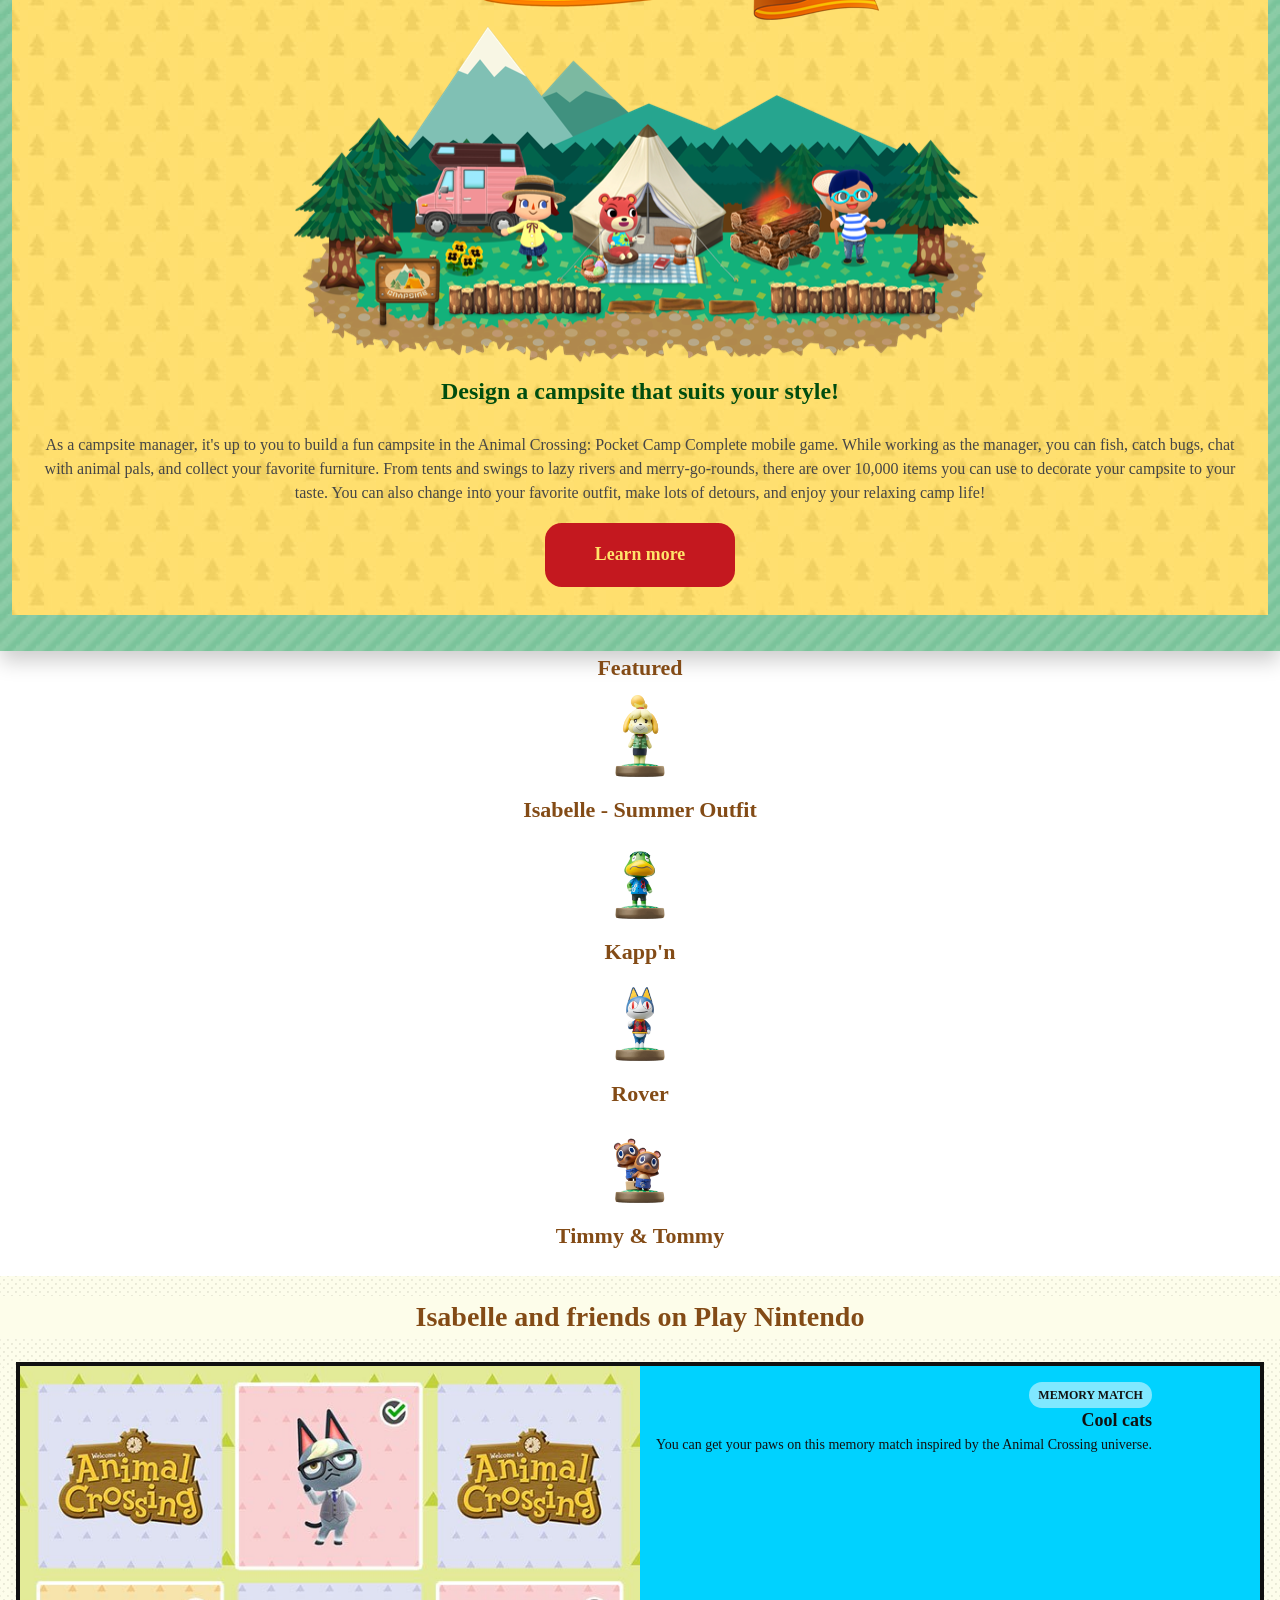
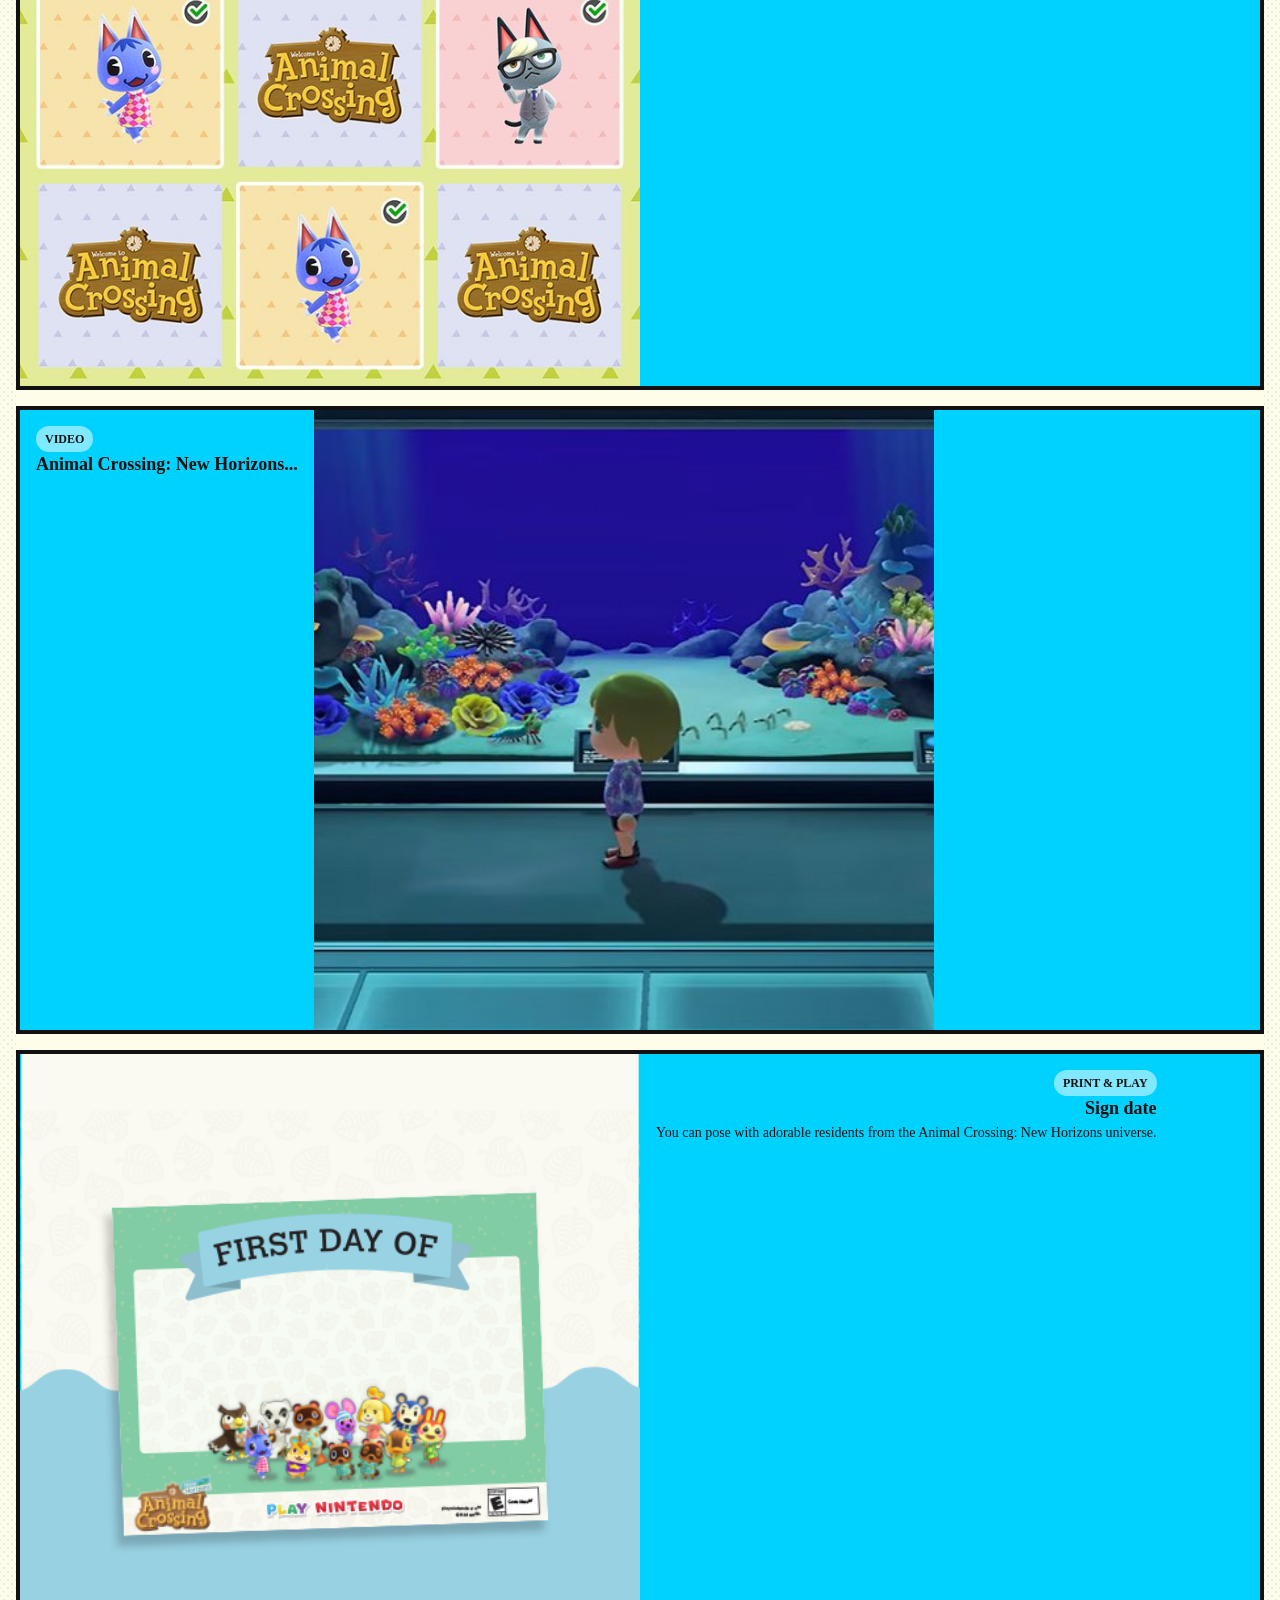
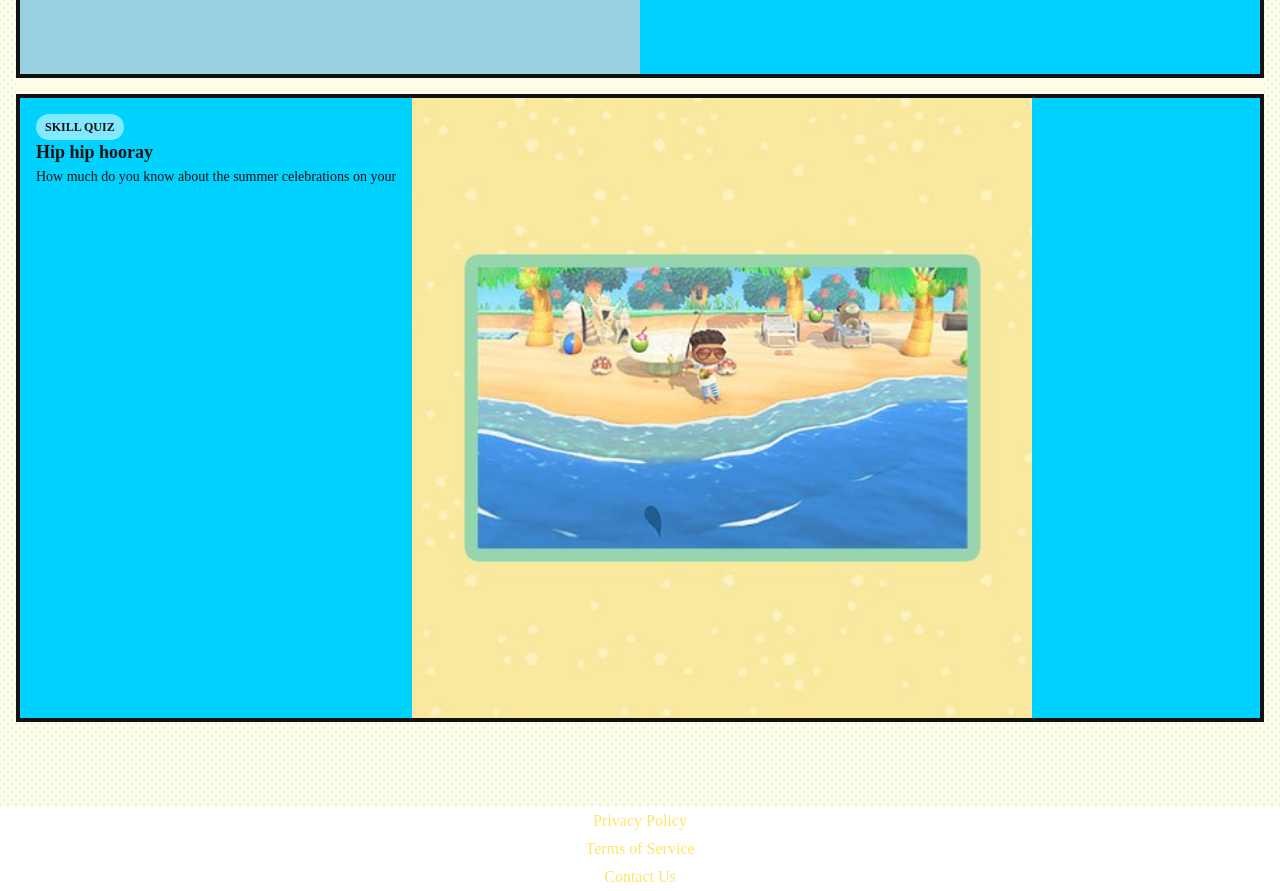
==== commit 4142b3de: "play nintendo h2 and bg" ====
--- a/animalcrossing.html
+++ b/animalcrossing.html
@@ -42,12 +42,9 @@
                 <p>Today is</p>
                 <p>Greta's Birthday</p>
                 <nav>
-                    <ul>
-                        <li><button><span class="visually-hidden">Go to previous day's birthday
-                                    character.</span></button></li>
-                        <li><button><span class="visually-hidden">Go to next day's birthday character.</span></button>
-                        </li>
-                    </ul>
+                    <button><span class="visually-hidden">Go to previous day's birthday
+                                character.</span></button>
+                    <button><span class="visually-hidden">Go to next day's birthday character.</span></button>
                 </nav>
                 <div>
                     <div></div>
@@ -105,6 +102,8 @@
                         Plus, the Animal Crossing: New Horizons – Nintendo Switch 2 Edition is coming soon!</p>
                     <a href="https://animalcrossing.nintendo.com/new-horizons/">Visit the website</a>
             </div>
+            <div class="foliage-cap">
+            </div>
             <!-- <div></div> -->
         </section>
 
@@ -133,7 +132,7 @@
 
                                         <!-- Amiibo section -->
         <section>
-            <h3>Featured</h3>
+            <h2>Featured</h23>
             <ul>
                 <li>
                     <img src="./images/animal-crossing/amiibo-isabelle_2x.png"
@@ -159,6 +158,7 @@
 
                                     <!-- Play Nintendo -->
         <section>
+            <h2>Isabelle and friends on Play Nintendo</h2>
             <ul>
                 <li><a href="#">
                     <div>
--- a/styles/animalcrossing.css
+++ b/styles/animalcrossing.css
@@ -174,11 +174,53 @@
     margin-inline: 10px;
 }
 
+header > div:nth-of-type(3) nav {
+    display: flex;
+    flex-direction: row;
+    justify-content: space-around;
+    width: 130px;
+    margin: 0 auto;
+}
+/* genAI prompt: Hoe komt het dat de border-radius niet werkt: antw: overflow:hidden zodat de ::after image contained wordt */
+header > div:nth-of-type(3) nav button{
+    width: 46px;
+    height: 46px;
+    border: none;
+    border-radius: 1em;
+    overflow: hidden;
+    position: relative;
+    background-color: #C4161C;
+    box-shadow: 0 3px 2px rgba(0, 0, 0, 0.3);
+}
+header > div:nth-of-type(3) nav button::after {
+    width: 100%;
+    height: 100%;
+    position: absolute;
+    top: 0;
+    left: 0;
+    content: '';
+    background-image: url("/images/animal-crossing/birthday-arrow.svg");
+    background-size: 15px 15px;
+    background-repeat: no-repeat;
+    background-position: center center;
+}
+
+header > div:nth-of-type(3) nav button:nth-of-type(2)::after {
+    transform: rotate(180deg);
+}
+    
+
 header > div:nth-of-type(3) > div > * {
     position: relative;
     z-index: 1;
 }
-header > div:nth-of-type(3) > div > div > div{
+
+header > div:nth-of-type(3) > div > div {
+    margin-top: 2em;
+}
+
+
+header > div:nth-of-type(3) > div > div > div {
     position: absolute;
     background-size: 337px 235px;
     width: 337px;
@@ -212,17 +254,7 @@
     max-height: 250px;
 }
 
-header > div:nth-of-type(3) > div > button:nth-of-type(1)::after {
-    width: 100%;
-    height: 100%;
-    top: 0;
-    left: 0;
-    content: '';
-    background-image: url(/assets/img/birthday/birthday-arrow.svg);
-    background-size: 15px 15px;
-    background-repeat: no-repeat;
-    background-position: center center;
-}
+
 
 /****************/
 /*     News	    */
@@ -334,7 +366,38 @@
     height: calc(100% + 20px);
     position: absolute;
 }
-
+.foliage-cap {
+        position: relative;
+            background-image: linear-gradient(-180deg, #6ddcff 13%, #fff 100%);
+}
+
+.foliage-cap::before {
+    content: '';
+    background-image: url("/images/animal-crossing/apple-border-top_2x.png");
+    background-size: 995px 125px;
+    height: 125px;
+        padding-top: 125px;
+    padding-bottom: 0;
+        z-index: 24;
+        top: 0;
+    width: 100%;
+    height: 127px;
+    overflow: hidden;
+}
+
+.foliage-cap::after {
+    content: '';
+    width: 150%;
+    left: -25%;
+    right: 0;
+    padding-bottom: 25%;
+    position: absolute;
+    margin: 0 auto;
+    bottom: 80%;
+    background-color: #FDD119;
+    border-radius: 50%;
+    box-shadow: 0px 10px 10px rgba(0, 0, 0, 0.4);
+}
 
 /****************/
 /*     Camp   */
@@ -390,6 +453,19 @@
 /***********************/
 /*     Play Nintendo   */
 /***********************/
+section:nth-of-type(4) {
+    position: relative;
+    background-image: url("/images/animal-crossing/play-dots.png");
+    background-color: #fdfdea;
+    background-size: 32px 32px;
+    z-index: 50;
+    padding-block: 20px 85px;
+
+    h2 {
+        font-size: 1.75rem;
+    }
+}
+
 
 section:nth-of-type(4) ul {
     display: flex;
@@ -398,13 +474,13 @@
     margin-inline: 1em;
 }
 
-main > section:nth-of-type(4) li {
+section:nth-of-type(4) li {
     background-color: var(--ac-play-clr);
     width: 100%;
     display: block;
 }
 
-main > section:nth-of-type(4) li a {
+section:nth-of-type(4) li a {
     display: flex;
     border: solid 4px var(--black);
     box-shadow: 0 calc(4px * 2) 0 4px * -1 var(--black);
@@ -413,11 +489,11 @@
     will-change: box-shadow;
 }
 
-main > section:nth-of-type(4) li:nth-child(odd) a img {
+section:nth-of-type(4) li:nth-child(odd) a img {
     order: 1;
 }
 
-main > section:nth-of-type(4) li a div {
+section:nth-of-type(4) li a div {
     display: flex;
     flex-direction: column;
     text-align: left;
@@ -426,21 +502,21 @@
     color: var(--black);    
 }
 
-main > section:nth-of-type(4) li:nth-child(odd) a div {
+section:nth-of-type(4) li:nth-child(odd) a div {
     order: 2;
     text-align: right;
 }
 
-main > section:nth-of-type(4) li:nth-child(odd) a div span {
+section:nth-of-type(4) li:nth-child(odd) a div span {
     align-self: flex-end;
 }
 
-main > section:nth-of-type(4) li:nth-child(even) a div span {
+section:nth-of-type(4) li:nth-child(even) a div span {
     align-self: flex-start;
 }
 
 
-main > section:nth-of-type(4) div span {
+section:nth-of-type(4) div span {
     order: 1;
     color: var(--black); 
     font-size: 0.75rem;
@@ -453,11 +529,11 @@
     padding: 0.25em 0.75em 0.125em;
 }
 
-main > section:nth-of-type(4) span:hover {
+section:nth-of-type(4) span:hover {
     transform: rotateX(360deg);
 }
 
-main > section:nth-of-type(4) div h3 {
+section:nth-of-type(4) div h3 {
     order: 2;
     line-height: 1.4;
     font-size: 1.125rem;
@@ -465,7 +541,7 @@
     padding: 0;
 }
 
-main > section:nth-of-type(4) div p {
+section:nth-of-type(4) div p {
     order: 3;
     font-size: 0.875rem;
     padding: 0;
@@ -478,7 +554,7 @@
 }
 
 
-main > section:nth-of-type(4) img{
+section:nth-of-type(4) img{
     width: 50%;
 }
 
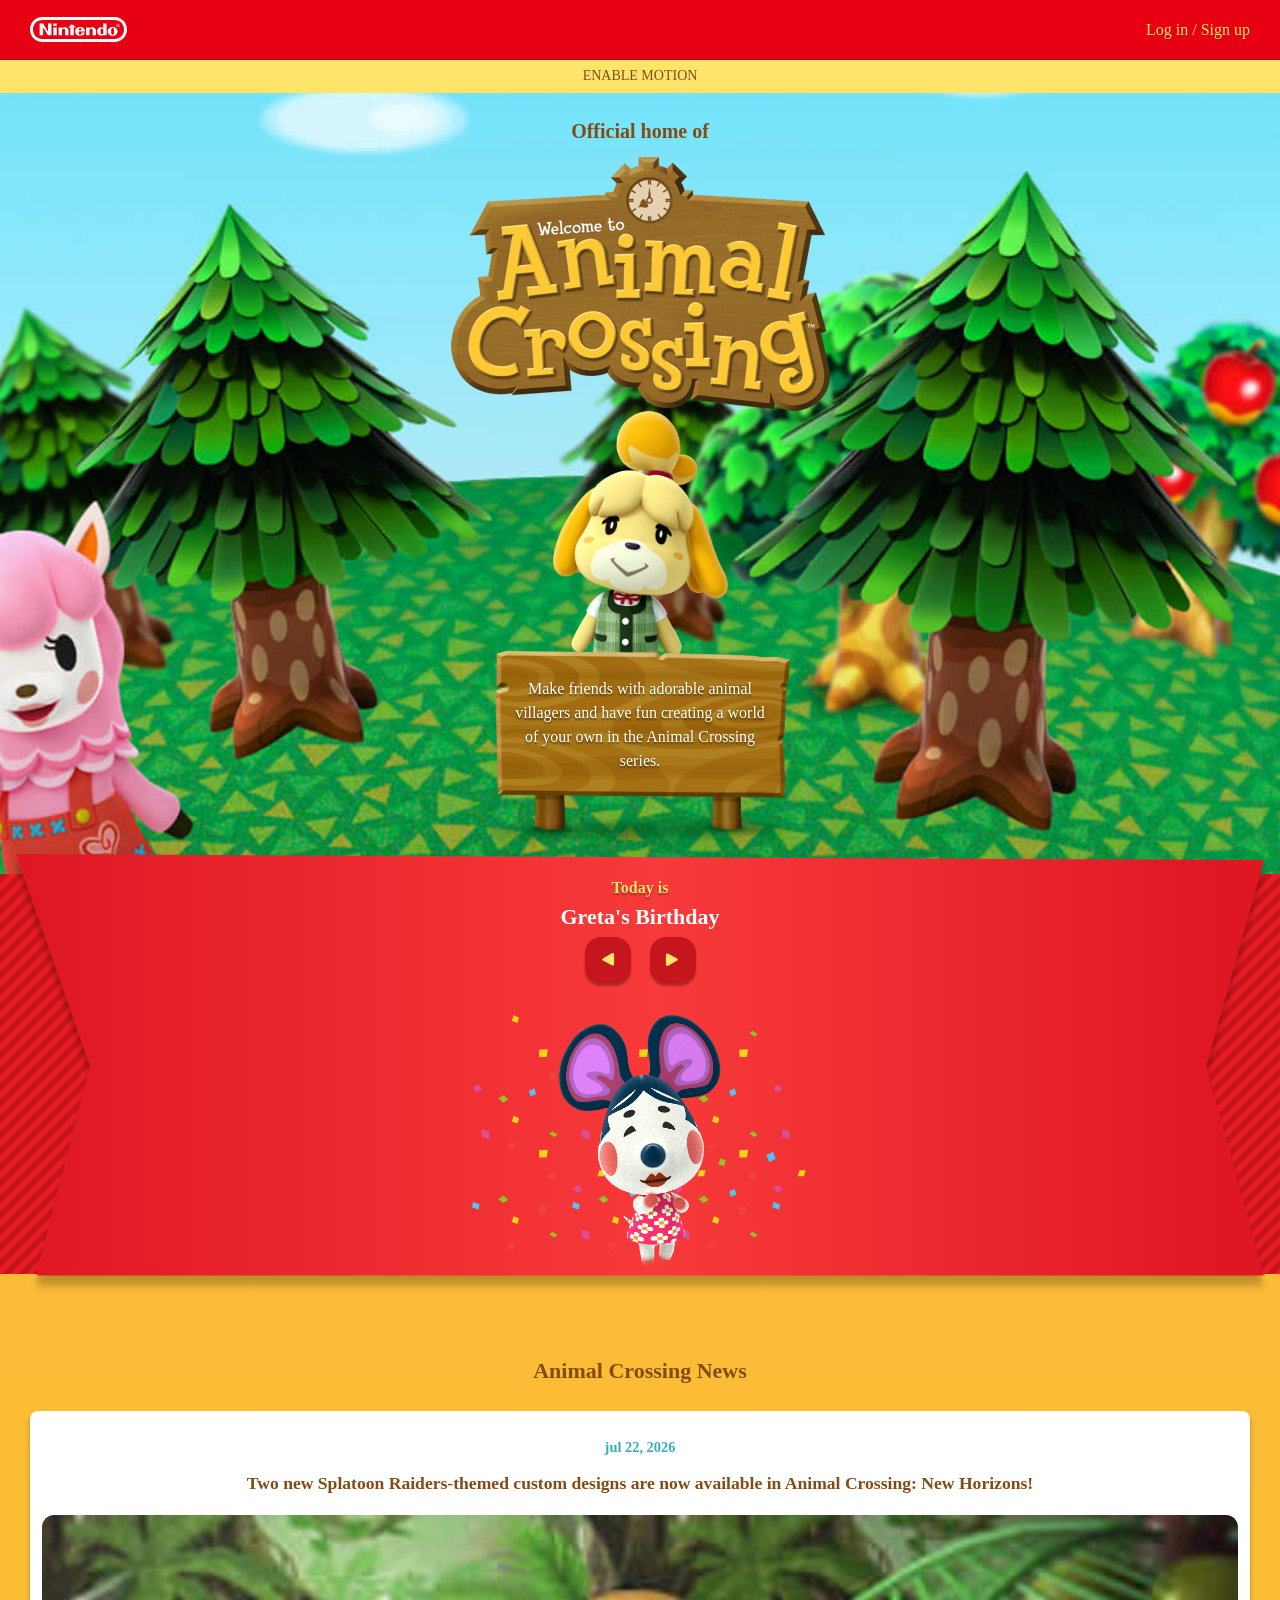
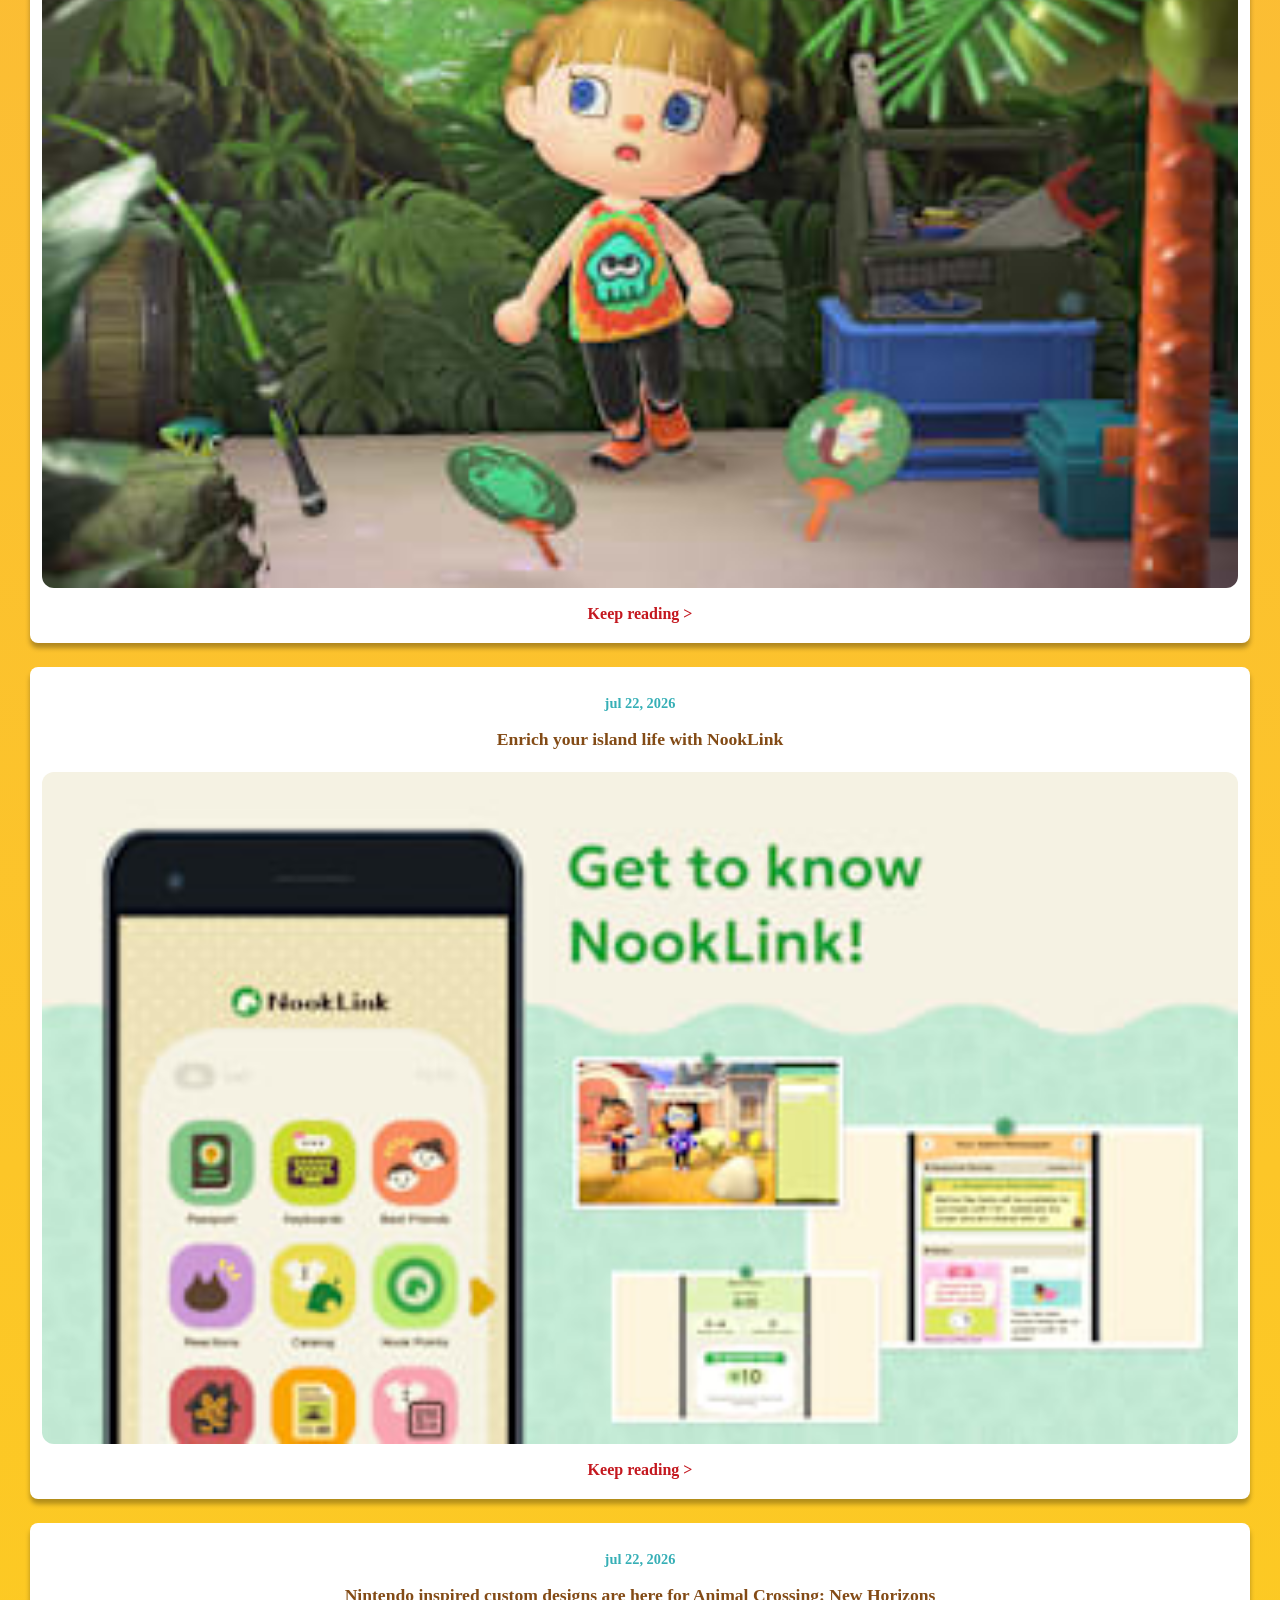
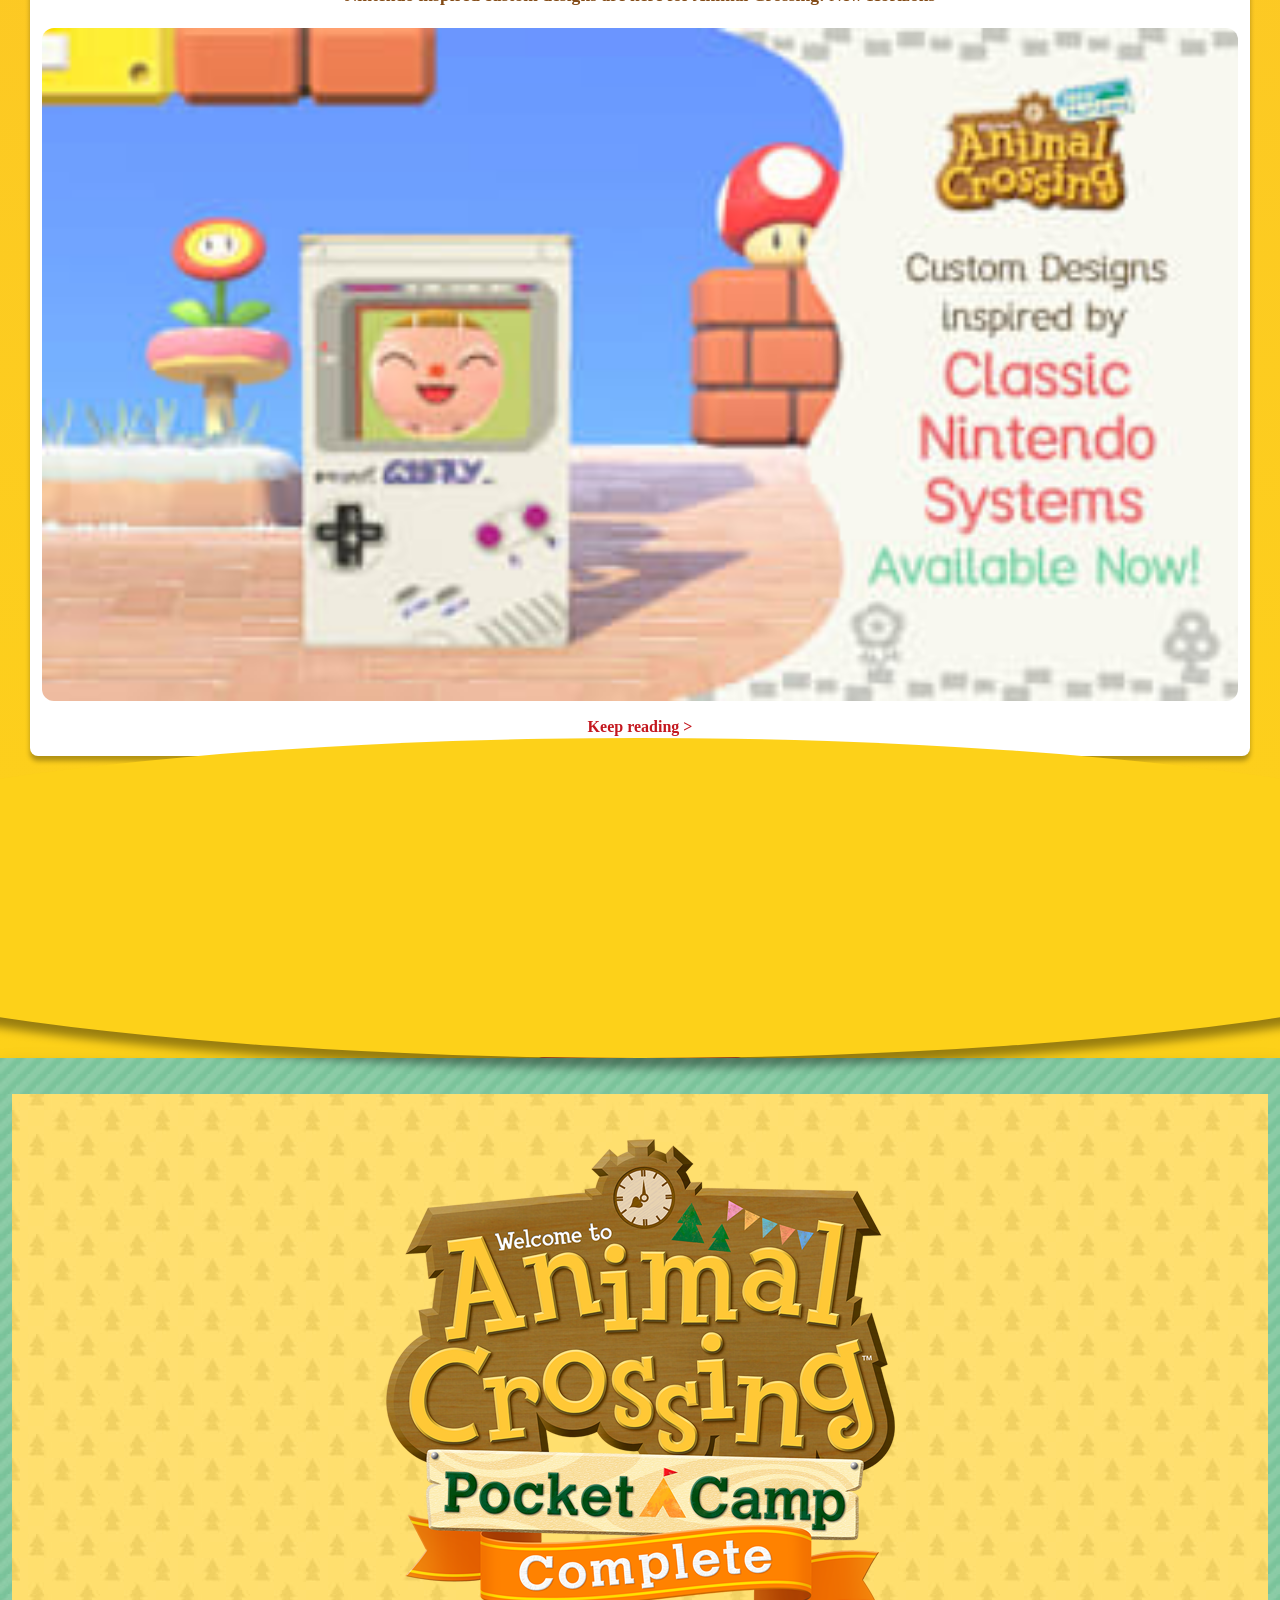
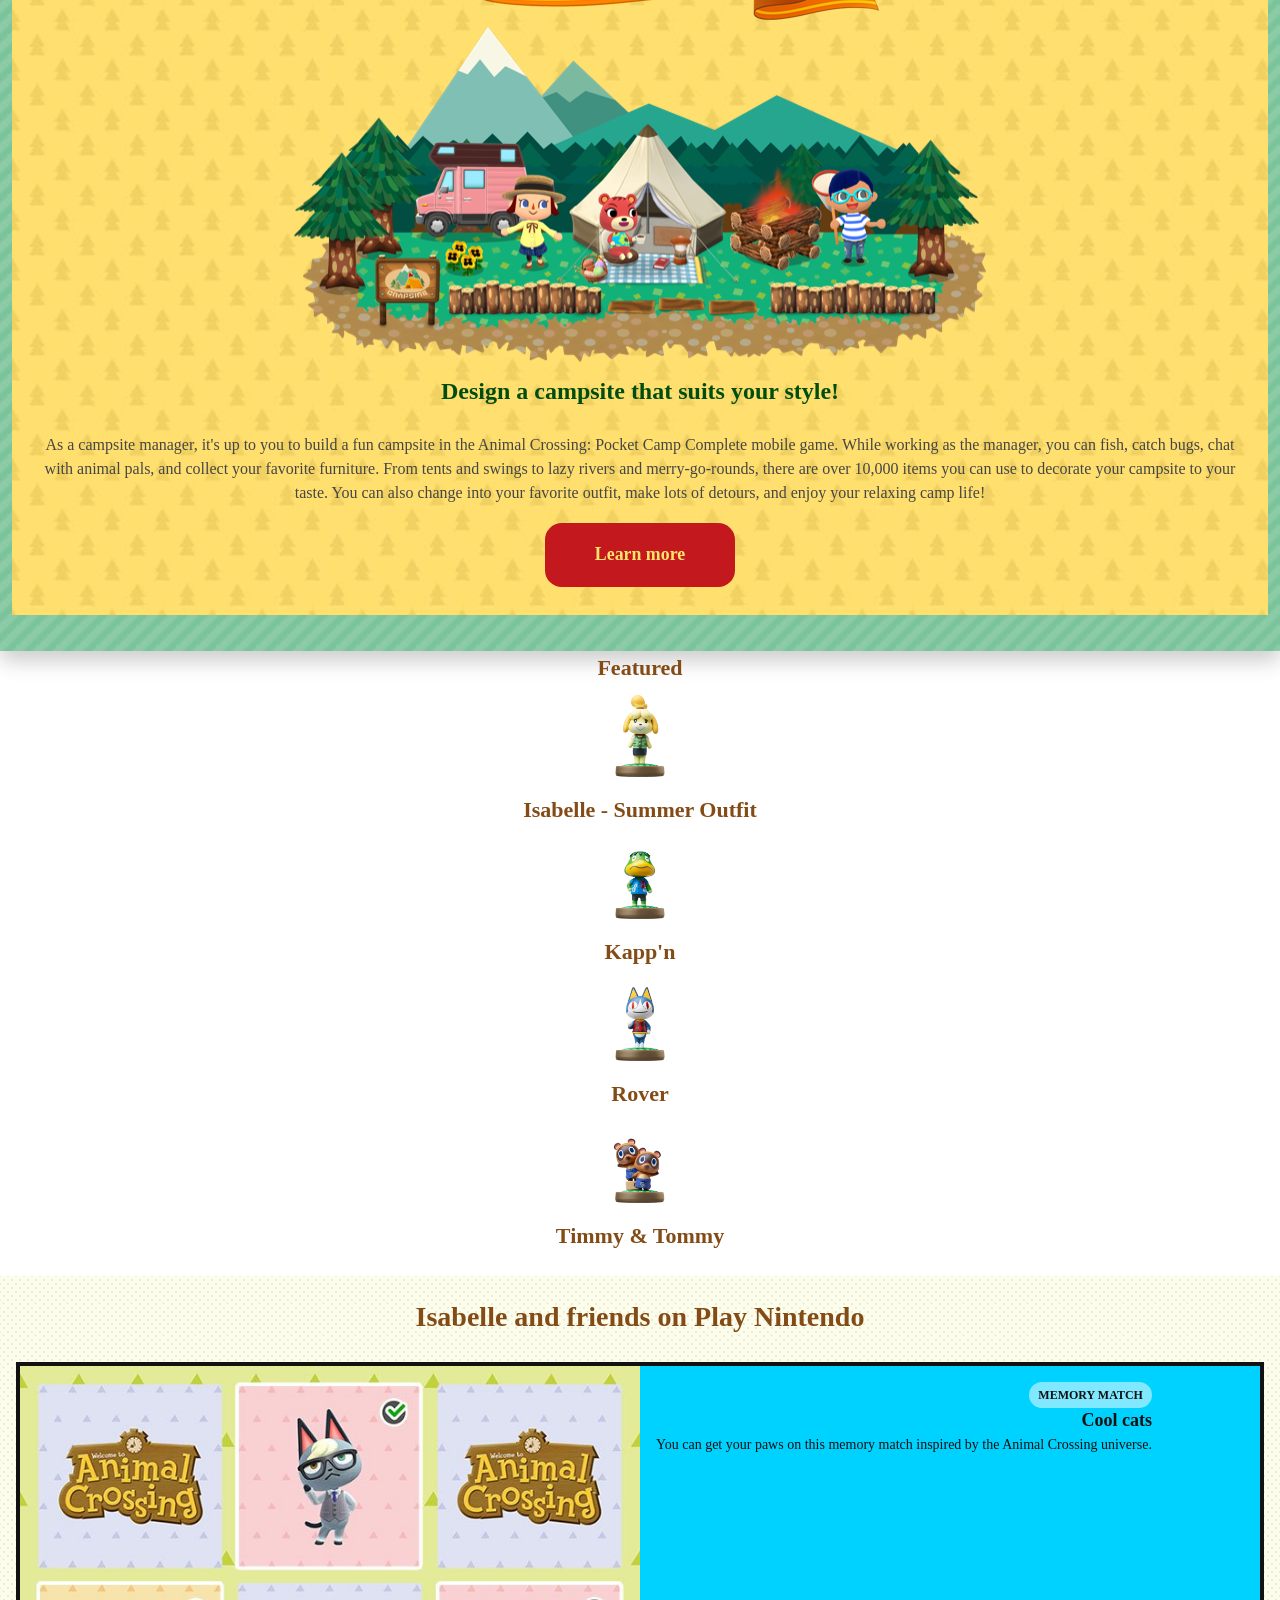
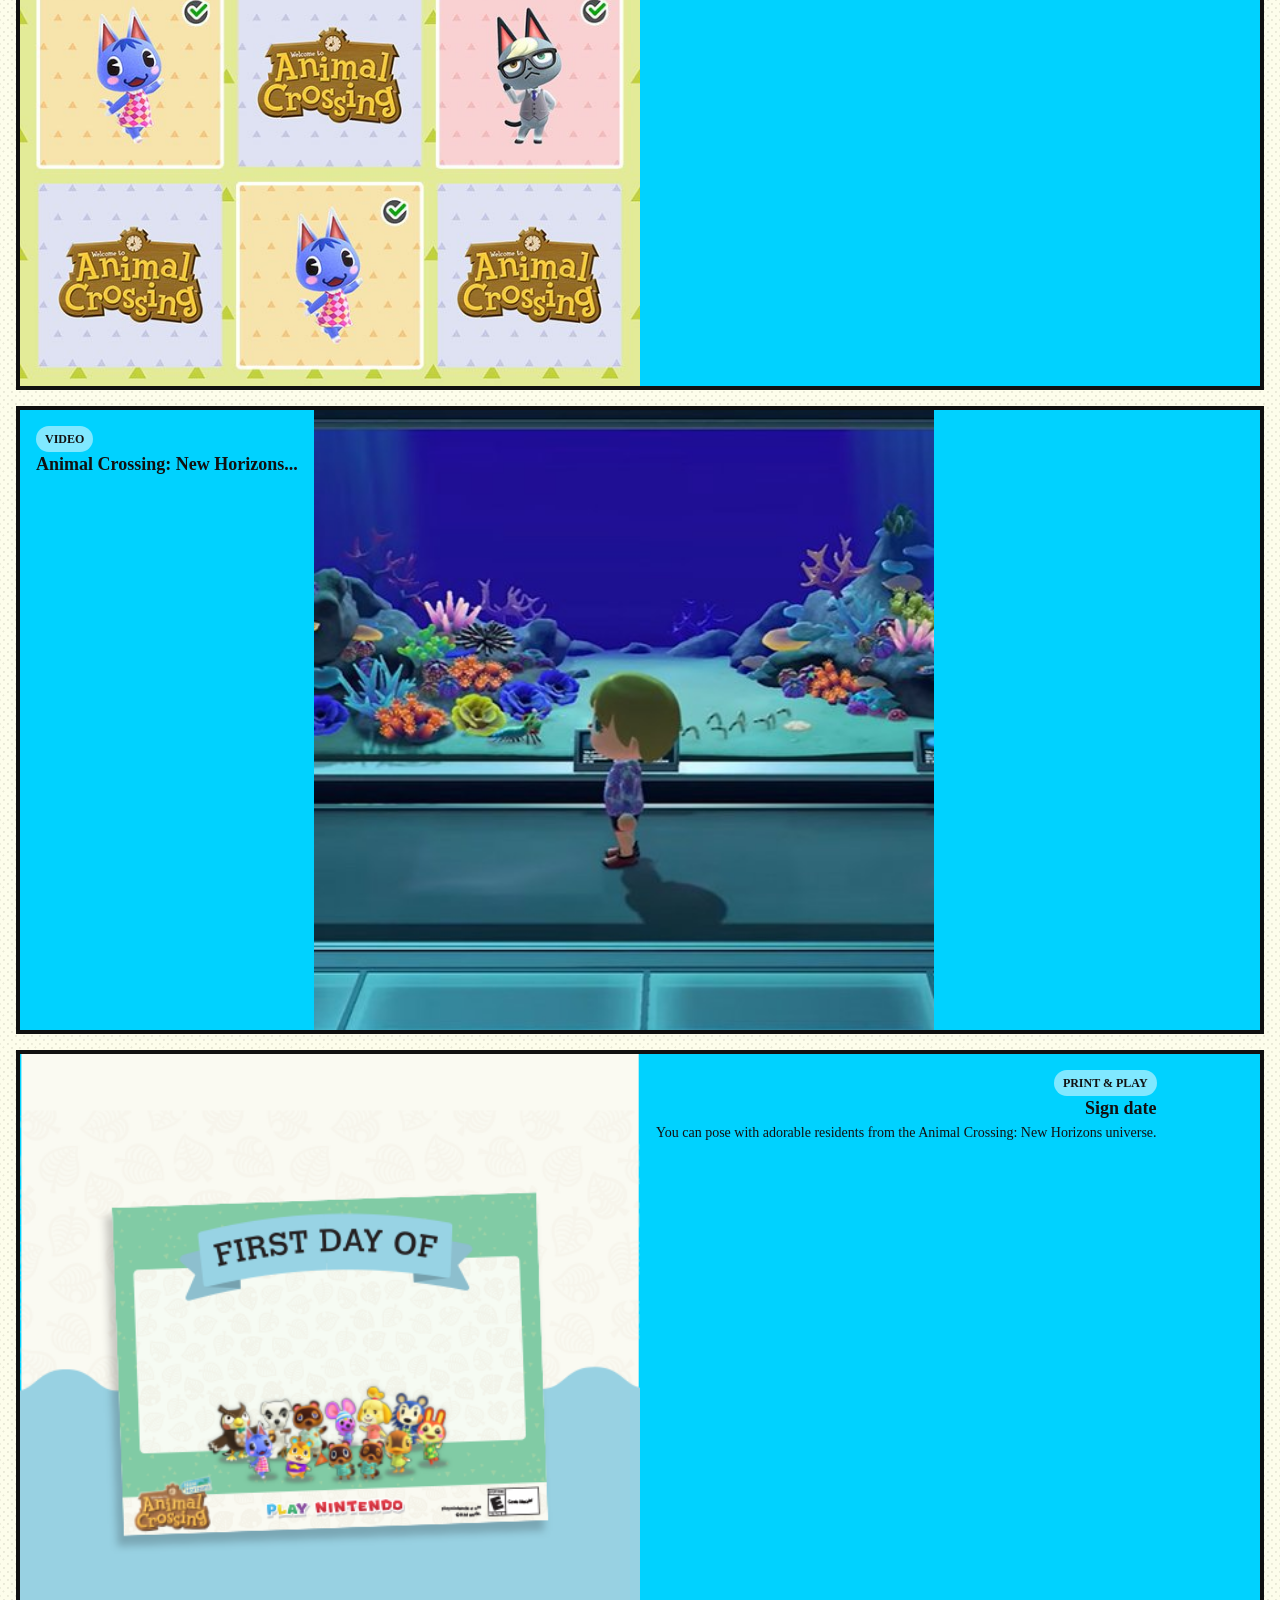
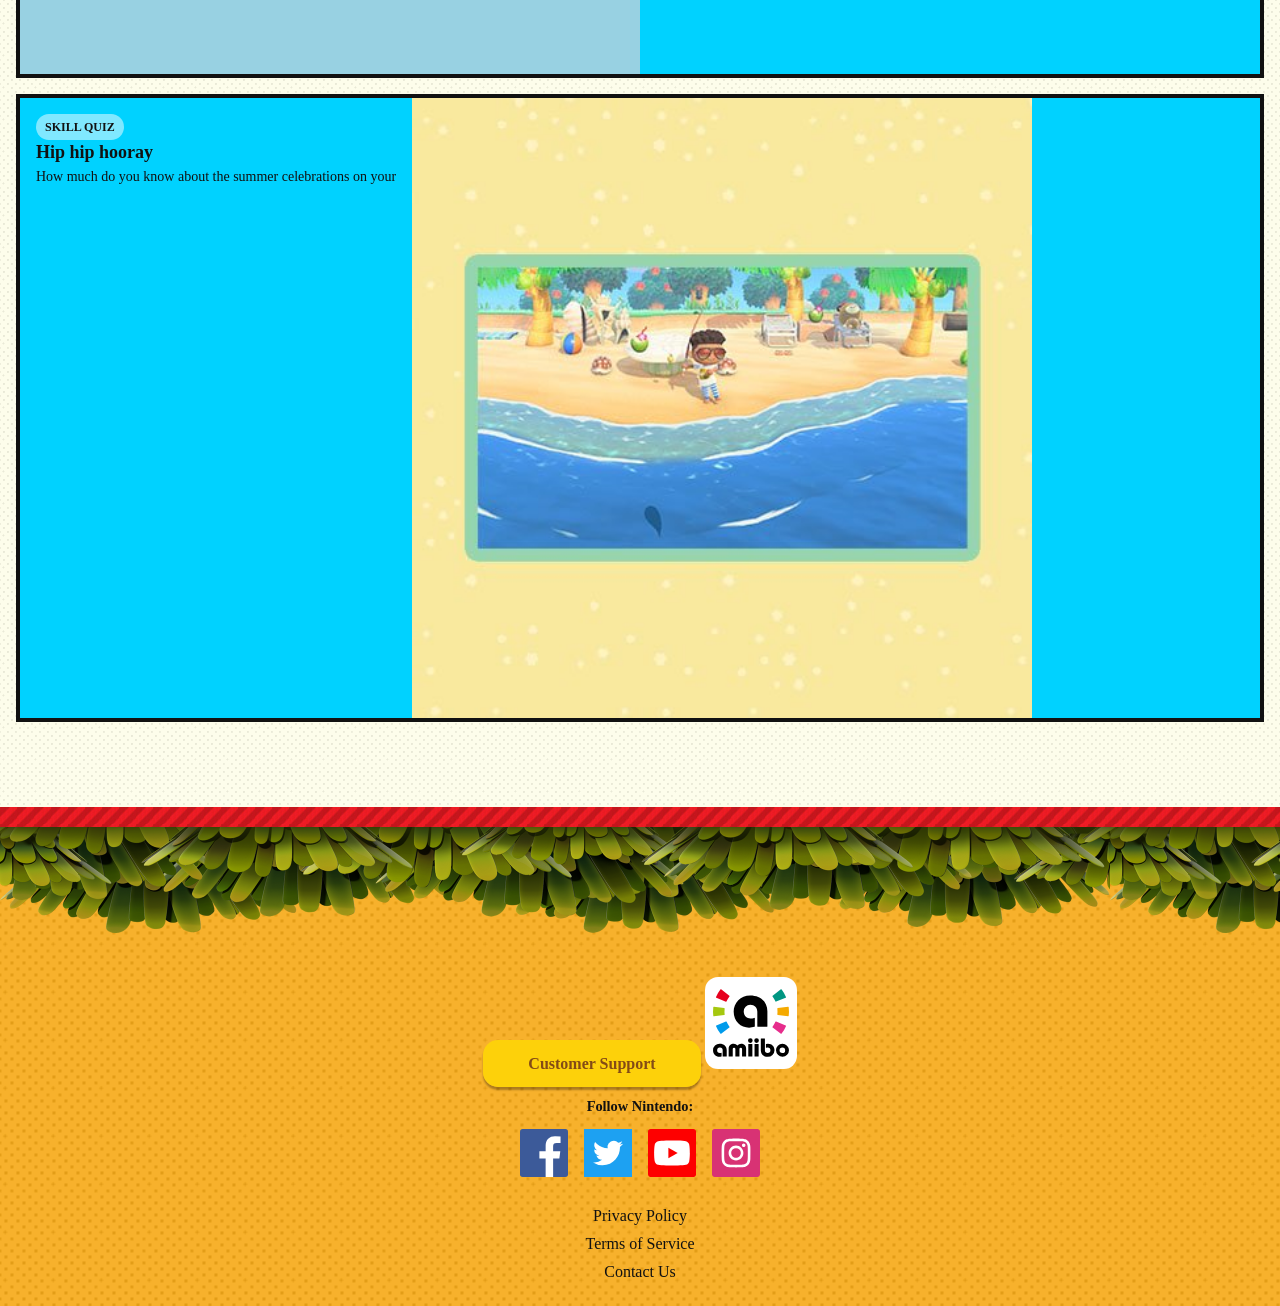
==== commit 3a38aa0b: "yay" ====
--- a/animalcrossing.html
+++ b/animalcrossing.html
@@ -166,14 +166,14 @@
                         <span>Memory Match</span>
                         <p>You can get your paws on this memory match inspired by the Animal Crossing universe.</p>
                     </div>
-                        <img src="images/animal-crossing/play-1.jpg" alt="">
+                        <img src="images/animal-crossing/play-1.jpg" alt="An image of the matching game. 3 by 3 squares with two matching images.">
                     </a></li>
                 <li><a href="#">
                     <div>
                         <h3>Animal Crossing: New Horizons...</h3>
                         <span>video</span>
                     </div>
-                        <img src="images/animal-crossing/play-2.jpg" alt="">
+                        <img src="images/animal-crossing/play-2.jpg" alt="Image of villager in the aquarium.">
                     </a></li>
                 <li><a href="#">
                     <div>
@@ -181,7 +181,7 @@
                         <span>Print & Play</span>
                         <p>You can pose with adorable residents from the Animal Crossing: New Horizons universe.</p>
                     </div>
-                        <img src="images/animal-crossing/play-3.png" alt="">
+                        <img src="images/animal-crossing/play-3.png" alt="First day of image.">
                     </a></li>
                 <li><a href="#">
                     <div>
@@ -189,13 +189,25 @@
                         <span>Skill quiz</span>
                         <p>How much do you know about the summer celebrations on your</p>
                     </div> 
-                        <img src="images/animal-crossing/play-4.jpg" alt="">
+                        <img src="images/animal-crossing/play-4.jpg" alt="An in-game screenshot of villagers on a beach.">
                     </a></li>
             </ul>
         </section>
     </main>
 </body>
 <footer>
+    <div></div>
+    <a>Customer Support</a>
+    <img src="/images/animal-crossing/logo-amiibo.svg" alt="">
+    <div>
+        <span>Follow Nintendo:</span>
+        <div>
+            <a href=""><img src="/images/animal-crossing/logo-facebook.svg" alt="The Facebook logo. A stylized letter F."></a>
+            <a href=""><img src="/images/animal-crossing/logo-twitter.svg" alt="The Twitter logo. A stylized bird."></a>
+            <a href=""><img src="/images/animal-crossing/logo-youtube.svg" alt="The YouTube logo. A playbutton within a screen."></a>
+            <a href=""><img src="/images/animal-crossing/logo-instagram.svg" alt="The Instagram logo. A stylized camera."></a>
+        </div>
+    </div>
     <nav>
         <ul>
             <li><a href="#">Privacy Policy</a></li>
--- a/styles/animalcrossing.css
+++ b/styles/animalcrossing.css
@@ -456,7 +456,7 @@
 section:nth-of-type(4) {
     position: relative;
     background-image: url("/images/animal-crossing/play-dots.png");
-    background-color: #fdfdea;
+    background-color: var(--ac-play-bg-clr);
     background-size: 32px 32px;
     z-index: 50;
     padding-block: 20px 85px;
@@ -559,7 +559,81 @@
 }
 
 
-
+/****************/
+/*     Footer   */
+/****************/
+
+footer {
+    background: url("/images/animal-crossing/footer-dots.png") #f7aa18;
+    background-size: 48px 48px;
+    padding: 170px 0 20px;
+    position: relative;
+    z-index: 51;
+
+    a img {
+        height: 3em;
+    }
+
+    span {
+        font-size: .9em;
+        font-weight: 700;
+    }
+}
+
+footer > a {
+    background-color: var(--ac-footer-btn-clr);
+    color: var(--ac-secondary-txt-clr);
+    font-size: 1rem;
+    padding: 15px 45px;
+    font-weight: 700;
+    border-radius: 15px;
+    box-shadow: 0 3px 2px 0 rgba(0, 0, 0, 0.3);
+}
+
+footer div span, footer nav a {
+    color: var(--black);
+}
+
+footer > div:nth-of-type(1) {
+    position: absolute;
+    top: 0;
+    left: 0;
+    width: 100%;
+}
+
+footer > div:nth-of-type(1)::after {
+    background-image: url("/images/animal-crossing/birthday-red_2x.jpg");
+    background-color: var(--ac-link-clr);
+    background-size: 17px auto;
+    content: "";
+    display: block;
+    height: 20px;
+    position: relative;
+}
+
+footer > div:nth-of-type(1)::before {
+    background-image: url("/images/animal-crossing/fir-tree-border-2x.png");
+    background-size: 1110px auto;
+    content: "";
+    height: 126px;
+    position: absolute;
+    top: 0;
+    left: 0;
+    width: 100%;
+}
+
+footer > div:nth-of-type(2) {
+        margin: 16px;
+        display: flex;
+        flex-direction: column;
+        div {
+            margin-top: 10px;
+            display: flex;
+            align-items: center;
+            justify-content: center;
+            gap: 1em;
+        }
+}
 
 @media (width <= 600px) {
 	header {
--- a/styles/var.css
+++ b/styles/var.css
@@ -22,6 +22,8 @@
 	--ac-play-accent-clr: rgba(255, 255, 255, 0.5);
 	--ac-camp-heading-clr: #004d0f;
 	--ac-camp-text-clr: #464646;
+	--ac-play-bg-clr: #fdfdea;
+	--ac-footer-btn-clr: #FDD10A; 
 		/* #ac000d */
 }
 
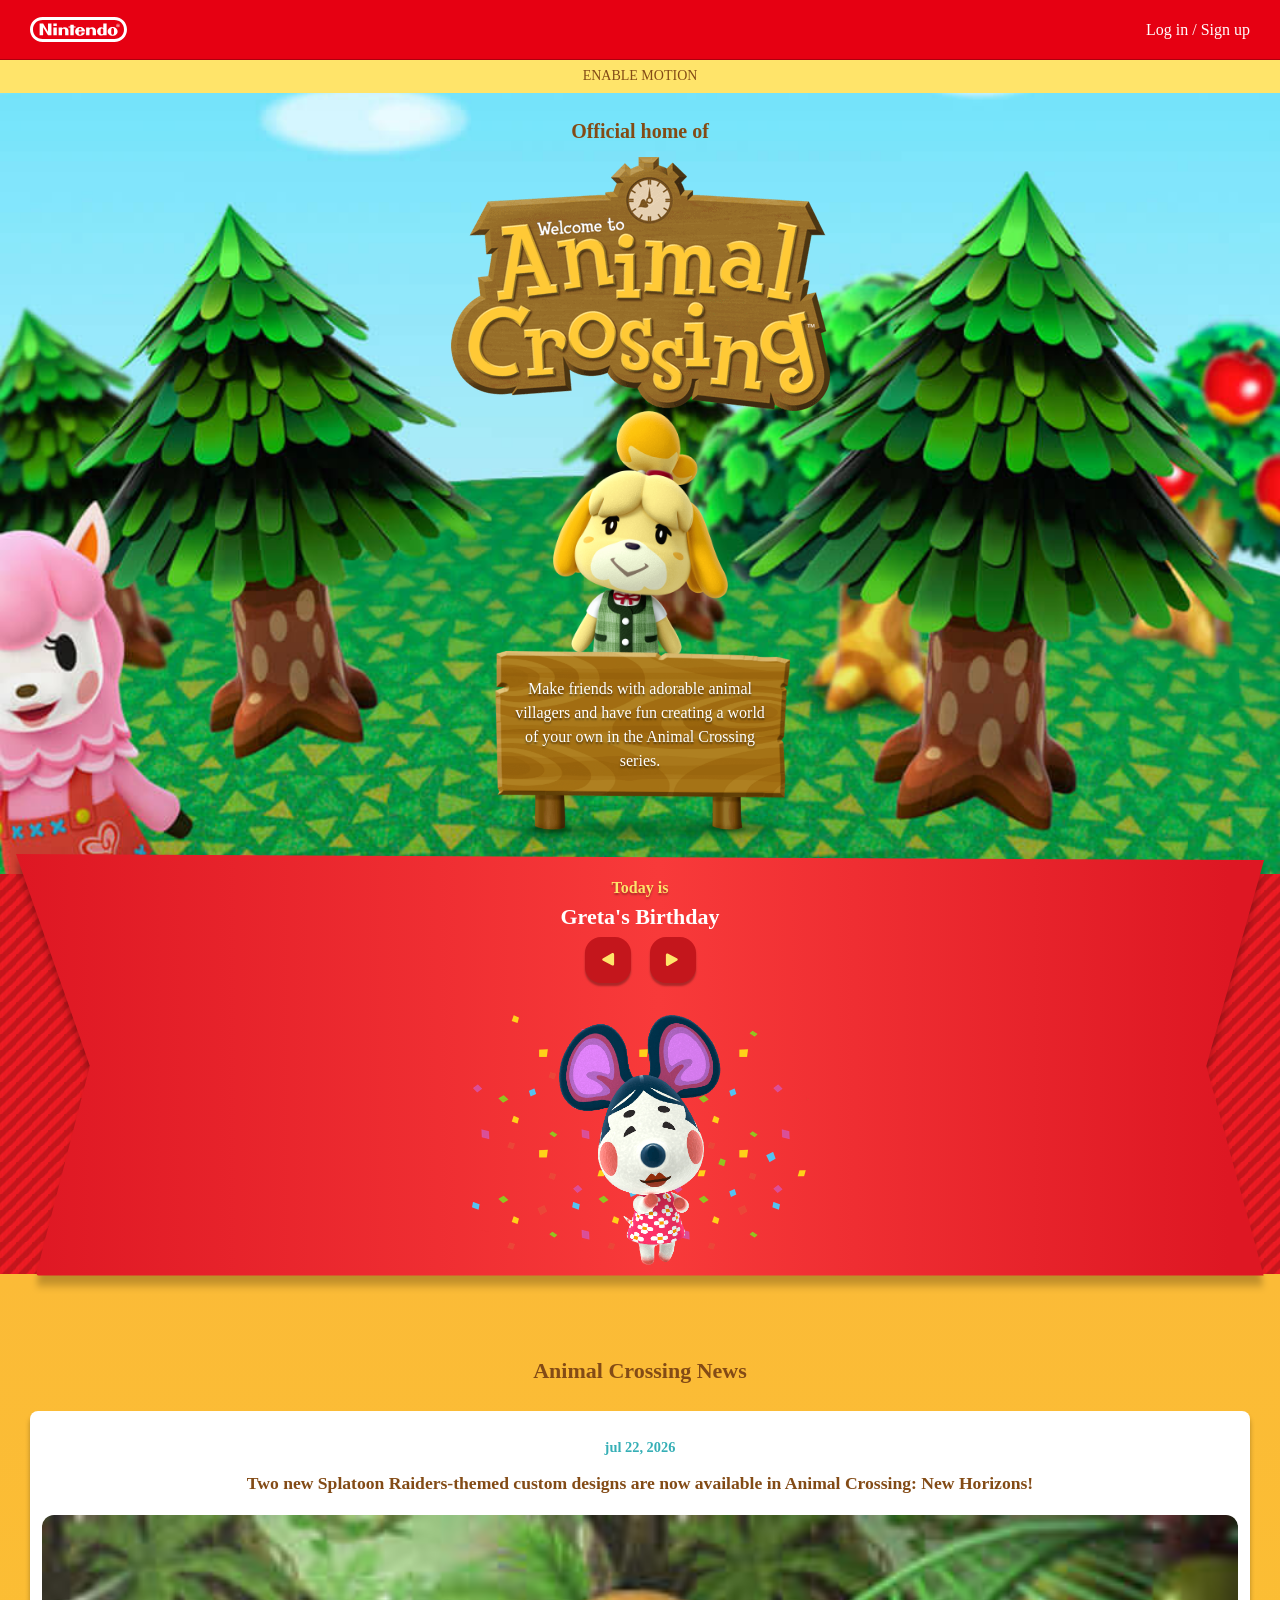
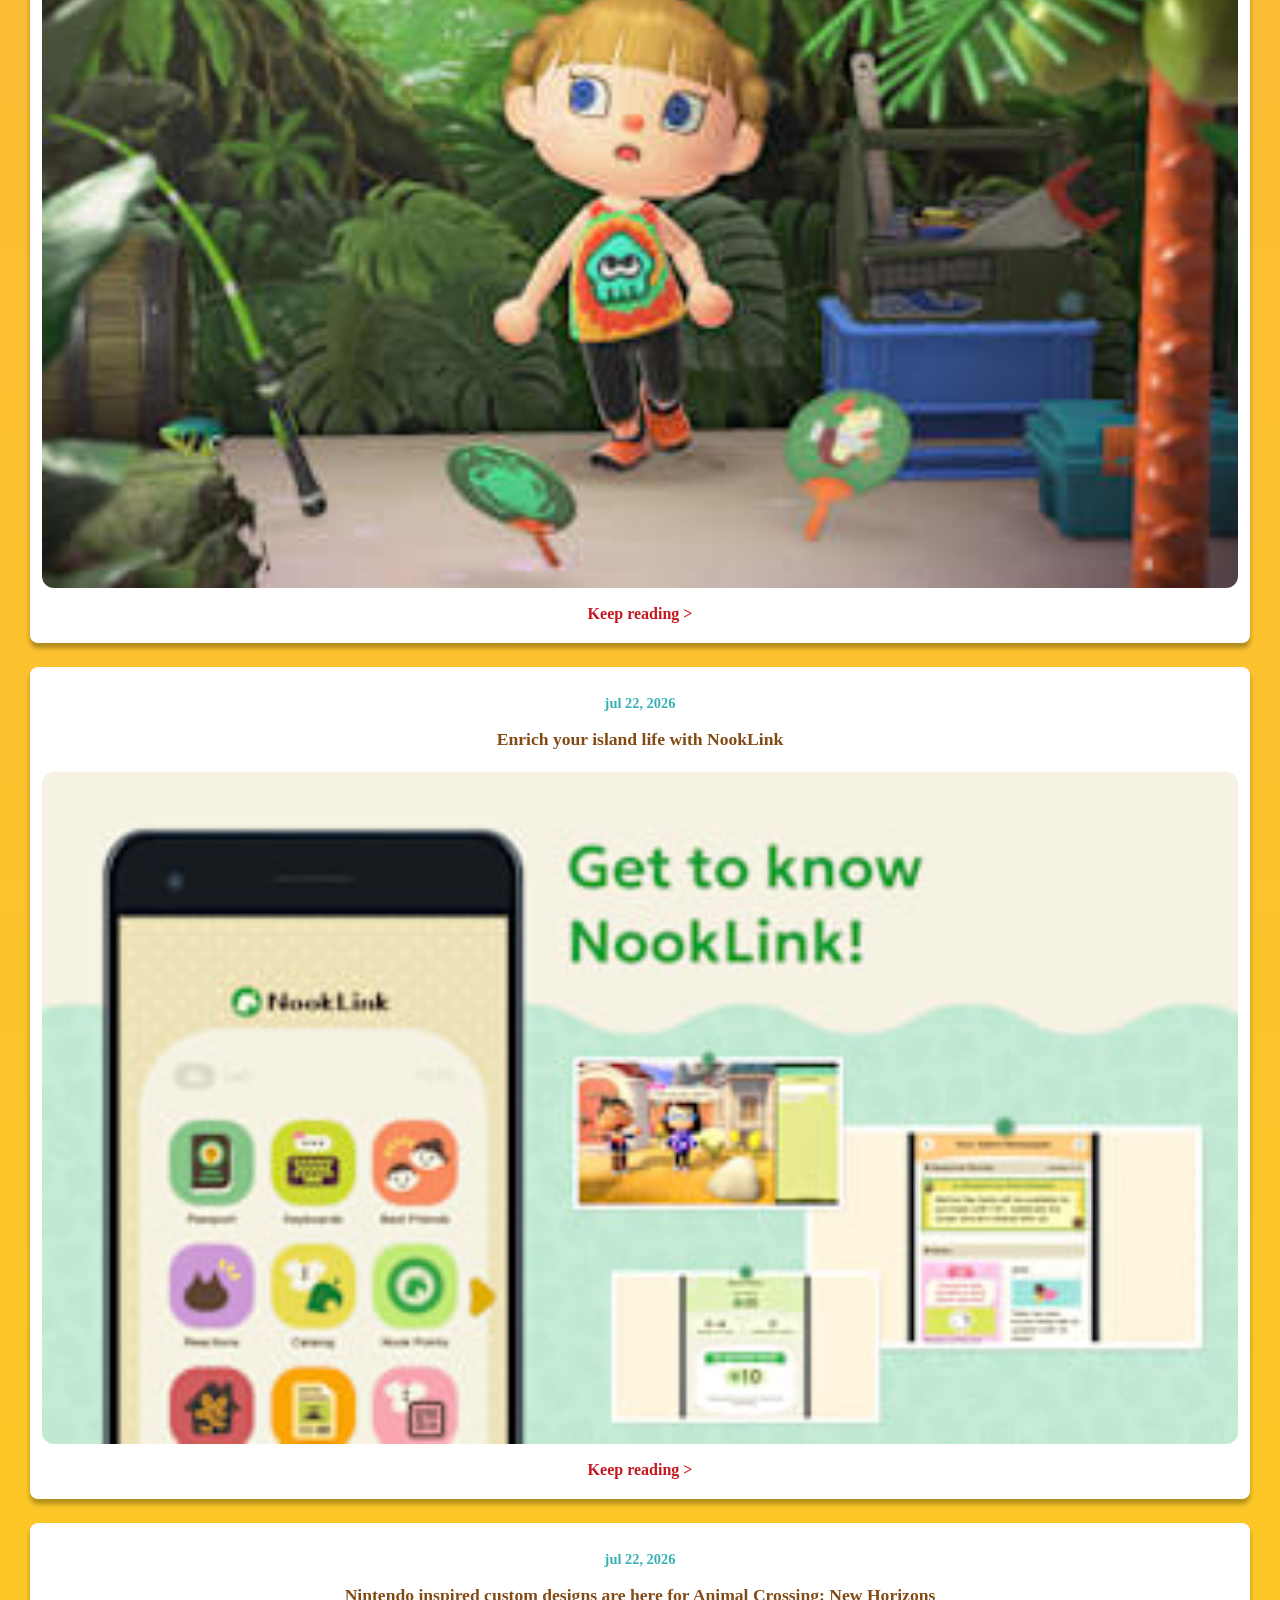
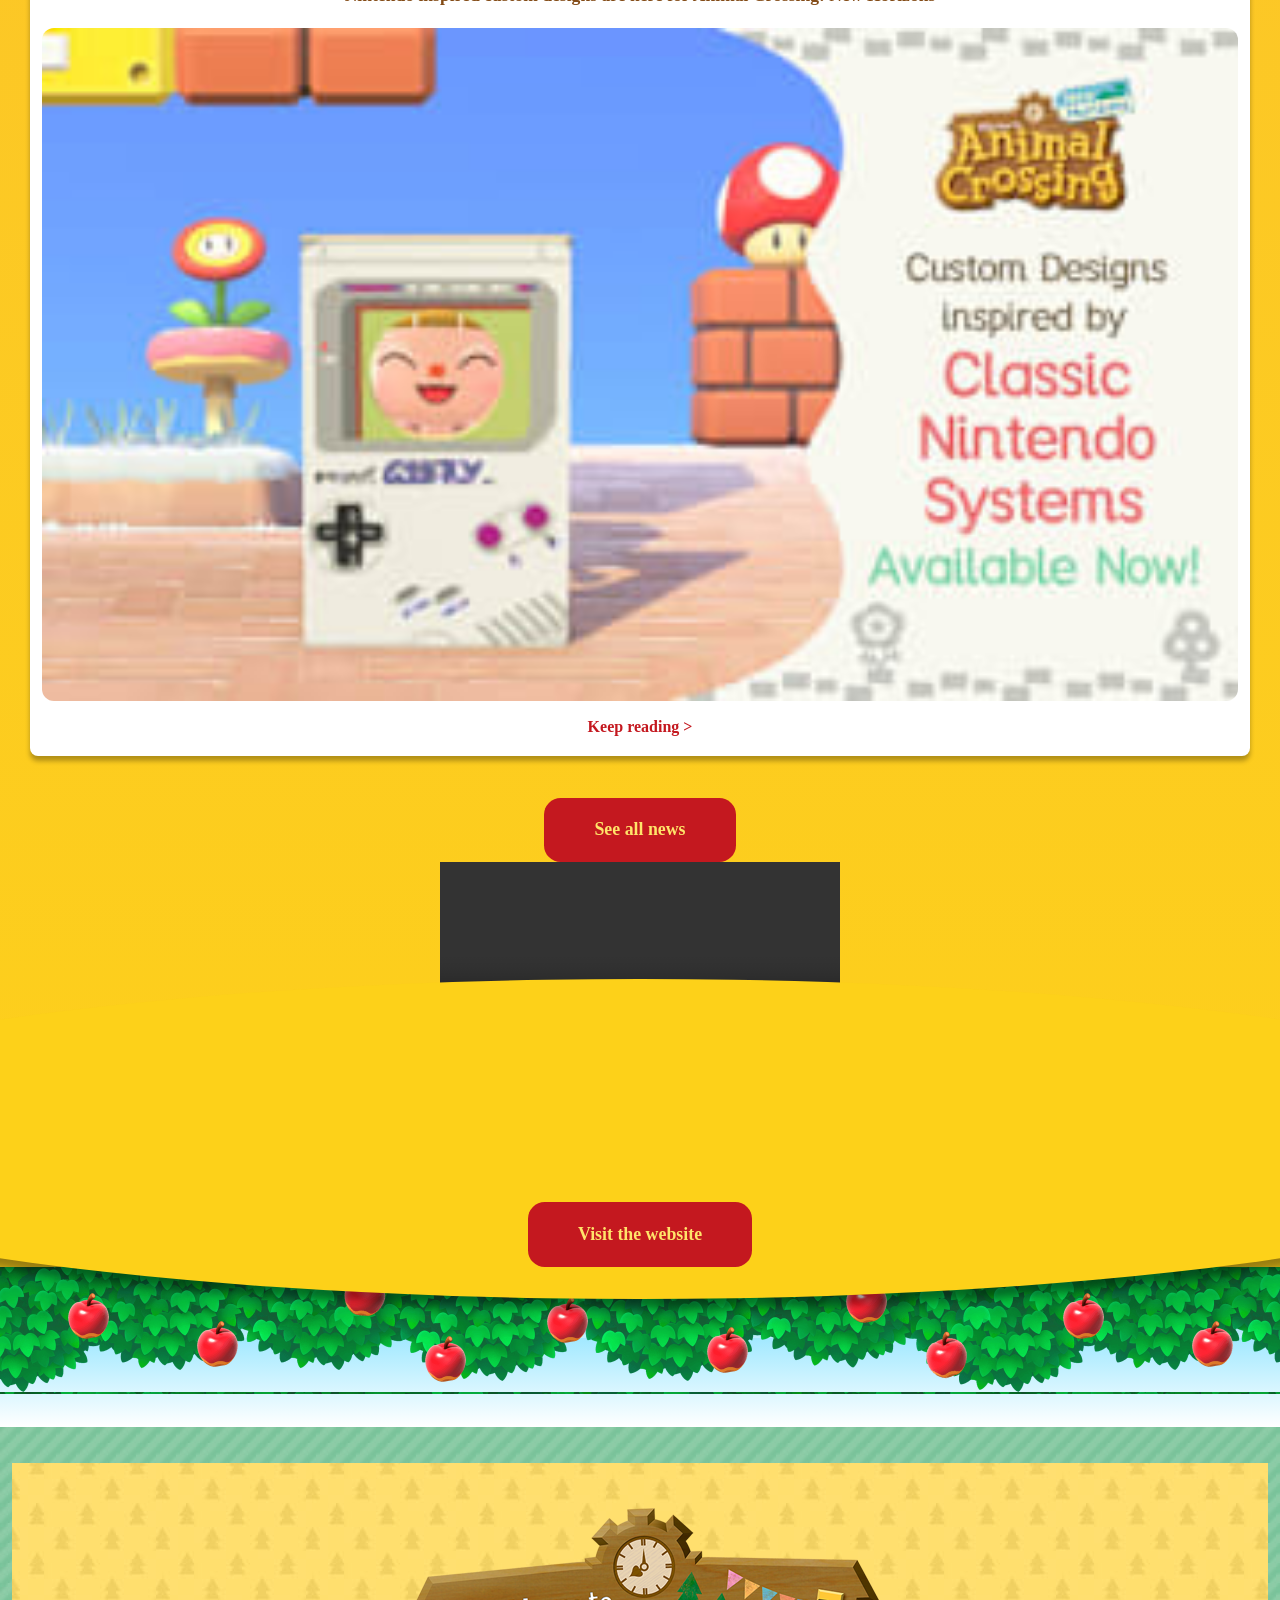
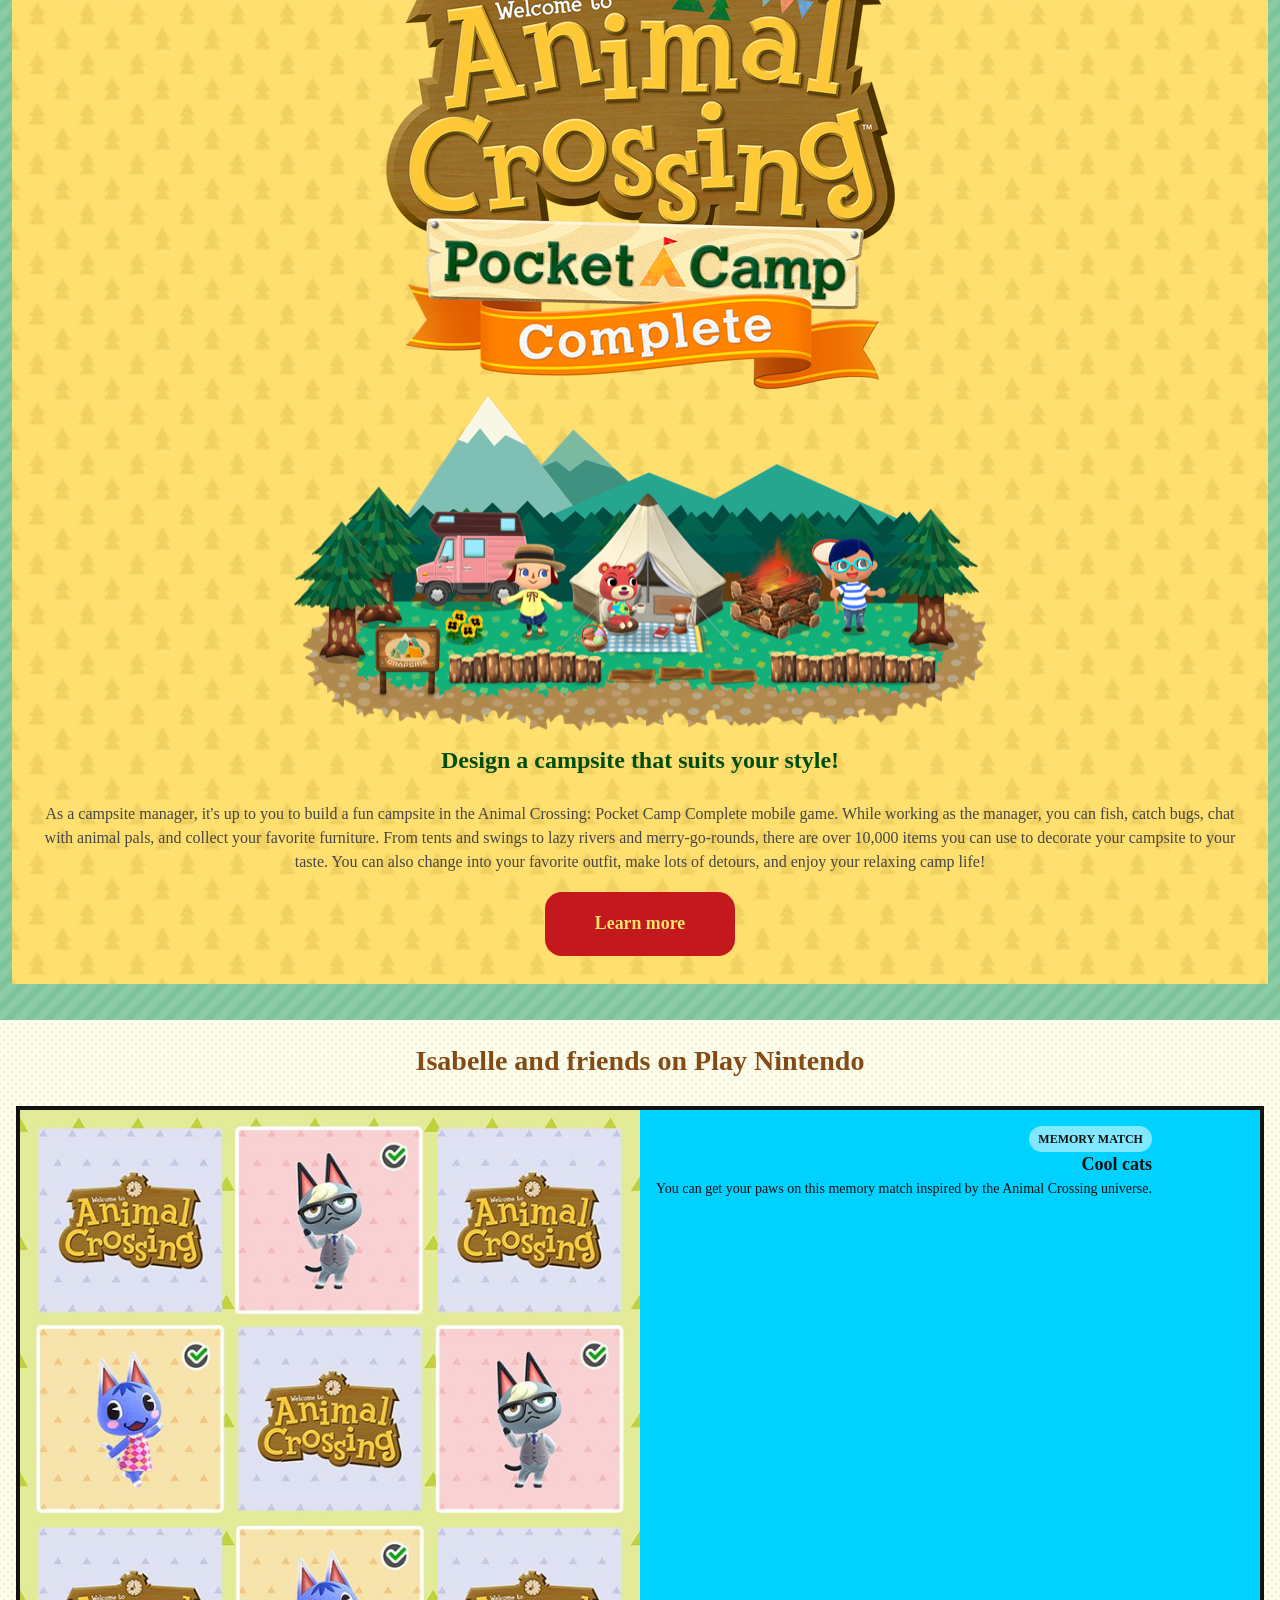
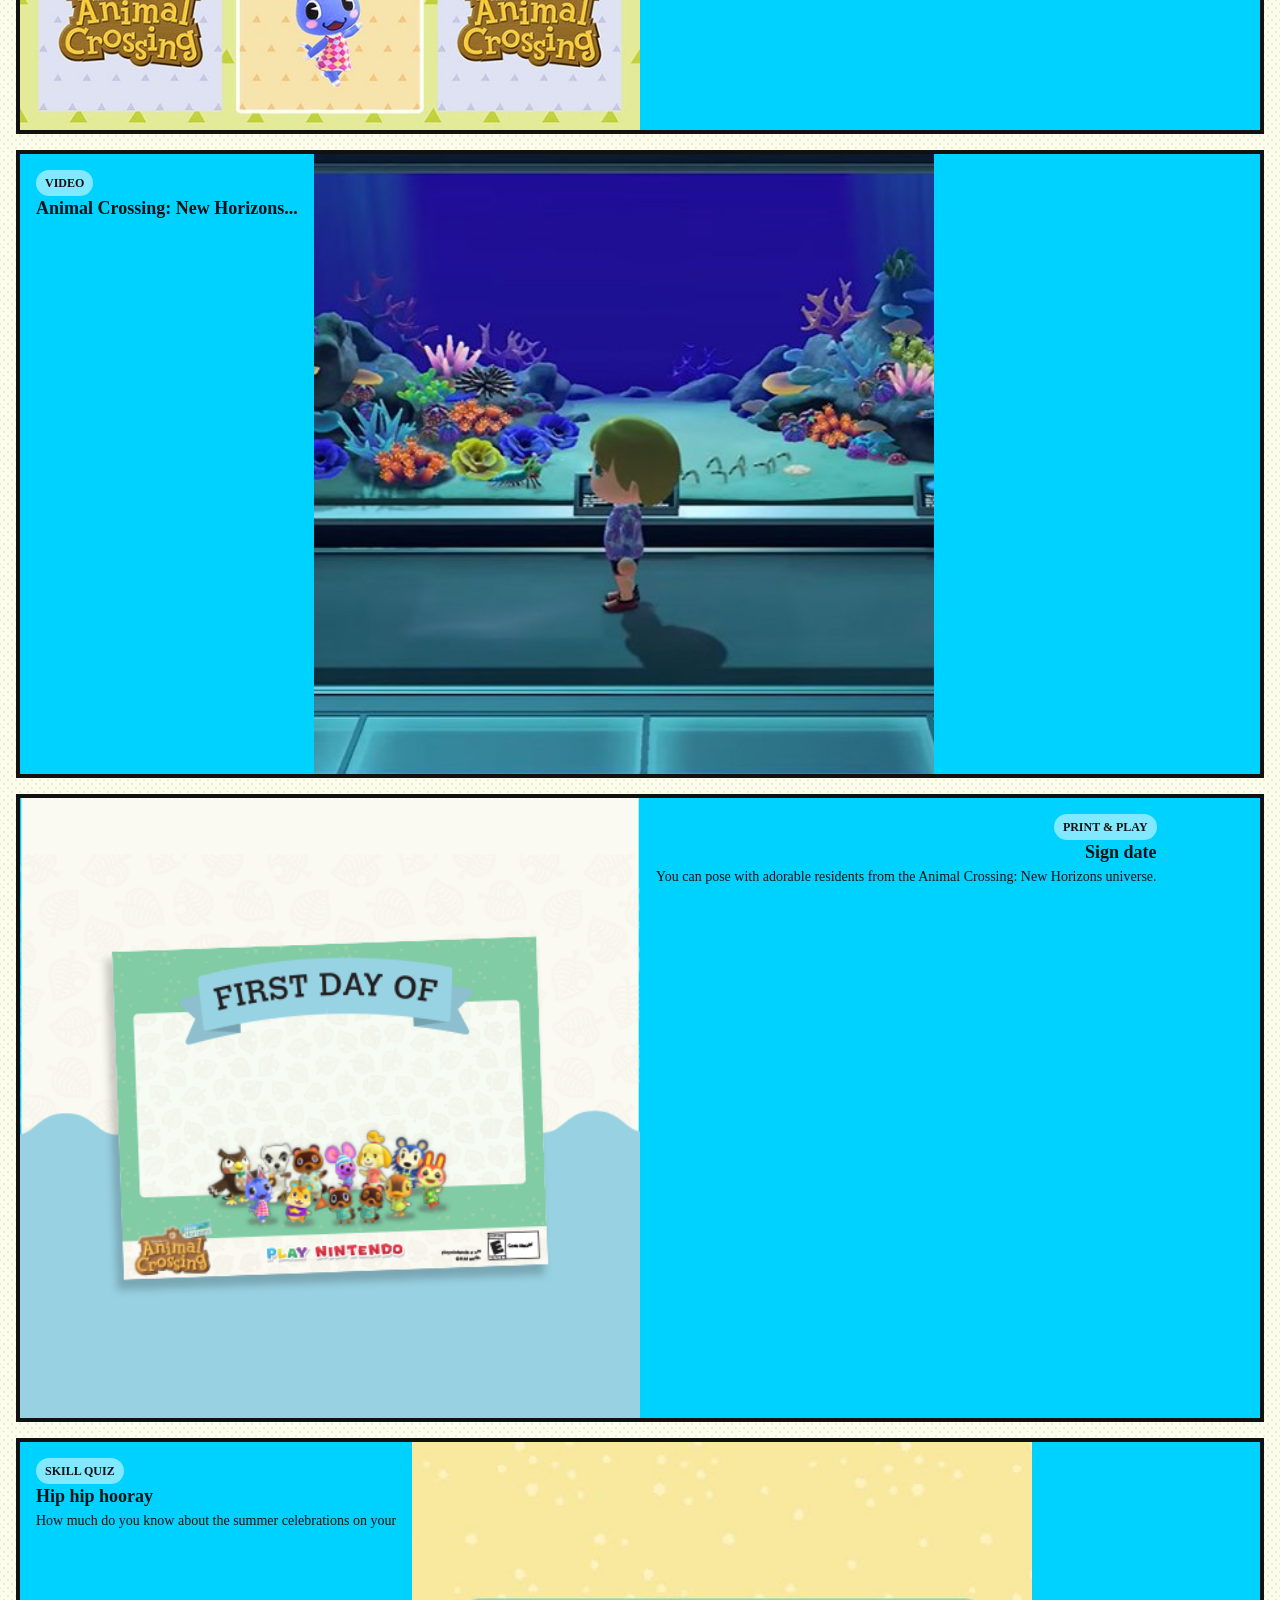
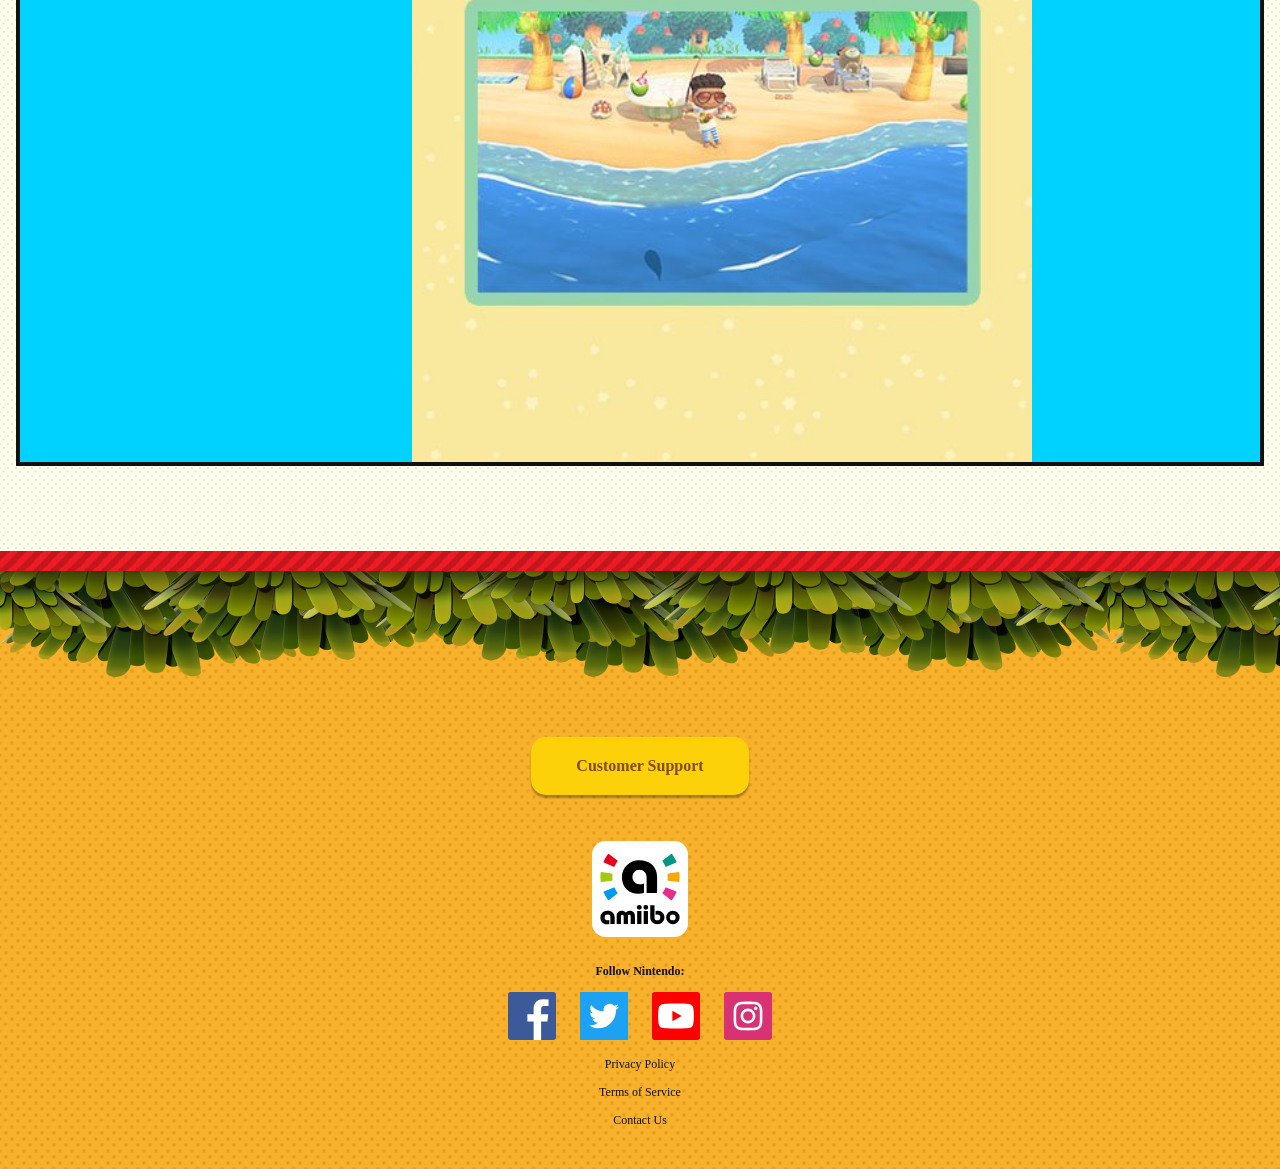
==== commit 40ee1667: "alt toegevoegd en button gefixt" ====
--- a/animalcrossing.html
+++ b/animalcrossing.html
@@ -16,13 +16,13 @@
 <body>
     <header>
         <nav>
-                <img src="images/animal-crossing/nintendo-racetrack.svg" alt="Animal Crossing Logo">
-                <a href="">Log in / Sign up</a>
+            <img src="images/animal-crossing/nintendo-racetrack.svg" alt="Animal Crossing Logo">
+            <a href="">Log in / Sign up</a>
         </nav>
         <div><span>Enable motion</span><button></button></div>
 
 
-                                    <!-- hero -->
+        <!-- hero -->
         <div>
             <h1 class="visually-hidden">Animal Crossing</h1>
             <span>Official home of</span>
@@ -36,14 +36,14 @@
         </div>
 
 
-                                    <!-- birthday -->
+        <!-- birthday -->
         <div>
             <div>
                 <p>Today is</p>
                 <p>Greta's Birthday</p>
                 <nav>
                     <button><span class="visually-hidden">Go to previous day's birthday
-                                character.</span></button>
+                            character.</span></button>
                     <button><span class="visually-hidden">Go to next day's birthday character.</span></button>
                 </nav>
                 <div>
@@ -56,7 +56,7 @@
     <main>
 
 
-                                        <!-- news -->
+        <!-- news -->
         <section>
             <div>
                 <!-- yellow triangle div -->
@@ -66,7 +66,8 @@
                         <time>jul 22, 2026</time>
                         <h3>Two new Splatoon Raiders-themed custom designs are now available in Animal Crossing: New
                             Horizons!</h3>
-                        <img src="images/animal-crossing/news_1.jpg" alt="image of a playable character wearing a Splatoon Raiders shirt">
+                        <img src="images/animal-crossing/news_1.jpg"
+                            alt="image of a playable character wearing a Splatoon Raiders shirt">
                         <span>Keep reading ></span>
                     </a>
                 </article>
@@ -74,7 +75,8 @@
                     <a>
                         <time>jul 22, 2026</time>
                         <h3>Enrich your island life with NookLink</h3>
-                        <img src="images/animal-crossing/news_2.jpg" alt="image showing the NookLink app with the text 'Get to know NookLink!'">
+                        <img src="images/animal-crossing/news_2.jpg"
+                            alt="image showing the NookLink app with the text 'Get to know NookLink!'">
                         <span>Keep reading ></span>
                     </a>
                 </article>
@@ -82,7 +84,8 @@
                     <a>
                         <time>jul 22, 2026</time>
                         <h3>Nintendo inspired custom designs are here for Animal Crossing: New Horizons</h3>
-                        <img src="images/animal-crossing/news_3.jpg" alt="image showing the the Nintendo inspired costume for the playable character. Available">
+                        <img src="images/animal-crossing/news_3.jpg"
+                            alt="image showing the the Nintendo inspired costume for the playable character. Available">
                         <span>Keep reading ></span>
                     </a>
                 </article>
@@ -90,17 +93,24 @@
             </div>
 
 
-                                <!-- switch 2 promo video-->
-
-            <div>
+            <!-- switch 2 promo video-->
+
+            <div>
+                <div class="fancy-border">
+                    <video width="400" controls>
+                        <source src="mov_bbb.mp4" type="video/mp4">
+                        <source src="mov_bbb.ogg" type="video/ogg">
+                        Your browser does not support HTML video.
+                    </video>
+                </div>
                 <h3><a href="https://www.nintendo.com/us/store/products/animal-crossing-new-horizons-switch/">Animal
                         Crossing: New Horizons and Animal Crossing: New Horizons - Nintendo Switch 2 Edition</a></h3>
-                    <p>Whether you're just getting the lay of the land or revisiting your island paradise,
-                        there are new surprises to discover in the most recent update coming to the game!
-                        Decorate guest rooms at the resort hotel, create and build in a dream space on Slumber Island,
-                        and more.
-                        Plus, the Animal Crossing: New Horizons – Nintendo Switch 2 Edition is coming soon!</p>
-                    <a href="https://animalcrossing.nintendo.com/new-horizons/">Visit the website</a>
+                <p>Whether you're just getting the lay of the land or revisiting your island paradise,
+                    there are new surprises to discover in the most recent update coming to the game!
+                    Decorate guest rooms at the resort hotel, create and build in a dream space on Slumber Island,
+                    and more.
+                    Plus, the Animal Crossing: New Horizons – Nintendo Switch 2 Edition is coming soon!</p>
+                <a href="https://animalcrossing.nintendo.com/new-horizons/">Visit the website</a>
             </div>
             <div class="foliage-cap">
             </div>
@@ -108,14 +118,16 @@
         </section>
 
 
-                                    <!-- pocket camp section -->
+        <!-- pocket camp section -->
         <section>
             <div>
                 <div class="fancy-border">
-                <!-- video -->
-                 </div>
-                <img src="images/animal-crossing/logo-pocket-camp-complete-2x.png" alt="Logo with the text Animal Crossing Pocket Camp Complete">
-                <img src="images/animal-crossing/pocket-camp-art-2x.png" alt="Illustration of the Animal Crossing: Pocket Camp campsite with two smiling playable characters">
+                    <!-- video -->
+                </div>
+                <img src="images/animal-crossing/logo-pocket-camp-complete-2x.png"
+                    alt="Logo with the text Animal Crossing Pocket Camp Complete">
+                <img src="images/animal-crossing/pocket-camp-art-2x.png"
+                    alt="Illustration of the Animal Crossing: Pocket Camp campsite with two smiling playable characters">
                 <h2>Design a campsite that suits your style!</h2>
                 <p>As a campsite manager, it's up to you to build a fun campsite in the Animal Crossing: Pocket Camp
                     Complete mobile game.
@@ -130,66 +142,70 @@
         </section>
 
 
-                                        <!-- Amiibo section -->
-        <section>
+        <!-- Amiibo section -->
+        <!-- <section>
             <h2>Featured</h23>
-            <ul>
-                <li>
-                    <img src="./images/animal-crossing/amiibo-isabelle_2x.png"
-                        alt="image of the Isabelle amiibo figurine">
-                    <p>Isabelle - Summer Outfit</p>
-                </li>
-                <li>
-                    <img src="./images/animal-crossing/amiibo-kapn_2x.png" alt="image of the Kapp'n amiibo figurine">
-                    <p>Kapp'n</p>
-                </li>
-                <li>
-                    <img src="./images/animal-crossing/amiibo-rover_2x.png" alt="image of the Rover amiibo figurine">
-                    <p>Rover</p>
-                </li>
-                <li>
-                    <img src="./images/animal-crossing/amiibo-timmytommy_2x.png"
-                        alt="image of the Timmy & Tommy amiibo figurine">
-                    <p>Timmy & Tommy</p>
-                </li>
-            </ul>
-        </section>
-
-
-                                    <!-- Play Nintendo -->
+                <ul>
+                    <li>
+                        <img src="./images/animal-crossing/amiibo-isabelle_2x.png"
+                            alt="image of the Isabelle amiibo figurine">
+                        <p>Isabelle - Summer Outfit</p>
+                    </li>
+                    <li>
+                        <img src="./images/animal-crossing/amiibo-kapn_2x.png"
+                            alt="image of the Kapp'n amiibo figurine">
+                        <p>Kapp'n</p>
+                    </li>
+                    <li>
+                        <img src="./images/animal-crossing/amiibo-rover_2x.png"
+                            alt="image of the Rover amiibo figurine">
+                        <p>Rover</p>
+                    </li>
+                    <li>
+                        <img src="./images/animal-crossing/amiibo-timmytommy_2x.png"
+                            alt="image of the Timmy & Tommy amiibo figurine">
+                        <p>Timmy & Tommy</p>
+                    </li>
+                </ul>
+        </section> -->
+
+
+        <!-- Play Nintendo -->
         <section>
             <h2>Isabelle and friends on Play Nintendo</h2>
             <ul>
                 <li><a href="#">
-                    <div>
-                        <h3>Cool cats</h3>
-                        <span>Memory Match</span>
-                        <p>You can get your paws on this memory match inspired by the Animal Crossing universe.</p>
-                    </div>
-                        <img src="images/animal-crossing/play-1.jpg" alt="An image of the matching game. 3 by 3 squares with two matching images.">
-                    </a></li>
-                <li><a href="#">
-                    <div>
-                        <h3>Animal Crossing: New Horizons...</h3>
-                        <span>video</span>
-                    </div>
+                        <div>
+                            <h3>Cool cats</h3>
+                            <span>Memory Match</span>
+                            <p>You can get your paws on this memory match inspired by the Animal Crossing universe.</p>
+                        </div>
+                        <img src="images/animal-crossing/play-1.jpg"
+                            alt="An image of the matching game. 3 by 3 squares with two matching images.">
+                    </a></li>
+                <li><a href="#">
+                        <div>
+                            <h3>Animal Crossing: New Horizons...</h3>
+                            <span>video</span>
+                        </div>
                         <img src="images/animal-crossing/play-2.jpg" alt="Image of villager in the aquarium.">
                     </a></li>
                 <li><a href="#">
-                    <div>
-                    <h3>Sign date</h3>
-                        <span>Print & Play</span>
-                        <p>You can pose with adorable residents from the Animal Crossing: New Horizons universe.</p>
-                    </div>
+                        <div>
+                            <h3>Sign date</h3>
+                            <span>Print & Play</span>
+                            <p>You can pose with adorable residents from the Animal Crossing: New Horizons universe.</p>
+                        </div>
                         <img src="images/animal-crossing/play-3.png" alt="First day of image.">
                     </a></li>
                 <li><a href="#">
-                    <div>
-                        <h3>Hip hip hooray</h3>
-                        <span>Skill quiz</span>
-                        <p>How much do you know about the summer celebrations on your</p>
-                    </div> 
-                        <img src="images/animal-crossing/play-4.jpg" alt="An in-game screenshot of villagers on a beach.">
+                        <div>
+                            <h3>Hip hip hooray</h3>
+                            <span>Skill quiz</span>
+                            <p>How much do you know about the summer celebrations on your</p>
+                        </div>
+                        <img src="images/animal-crossing/play-4.jpg"
+                            alt="An in-game screenshot of villagers on a beach.">
                     </a></li>
             </ul>
         </section>
@@ -197,24 +213,28 @@
 </body>
 <footer>
     <div></div>
-    <a>Customer Support</a>
-    <img src="/images/animal-crossing/logo-amiibo.svg" alt="">
     <div>
+        <a>Customer Support</a>
+        <img src="/images/animal-crossing/logo-amiibo.svg" alt="">
+
         <span>Follow Nintendo:</span>
         <div>
-            <a href=""><img src="/images/animal-crossing/logo-facebook.svg" alt="The Facebook logo. A stylized letter F."></a>
+            <a href=""><img src="/images/animal-crossing/logo-facebook.svg"
+                    alt="The Facebook logo. A stylized letter F."></a>
             <a href=""><img src="/images/animal-crossing/logo-twitter.svg" alt="The Twitter logo. A stylized bird."></a>
-            <a href=""><img src="/images/animal-crossing/logo-youtube.svg" alt="The YouTube logo. A playbutton within a screen."></a>
-            <a href=""><img src="/images/animal-crossing/logo-instagram.svg" alt="The Instagram logo. A stylized camera."></a>
+            <a href=""><img src="/images/animal-crossing/logo-youtube.svg"
+                    alt="The YouTube logo. A playbutton within a screen."></a>
+            <a href=""><img src="/images/animal-crossing/logo-instagram.svg"
+                    alt="The Instagram logo. A stylized camera."></a>
         </div>
+        <nav>
+            <ul>
+                <li><a href="#">Privacy Policy</a></li>
+                <li><a href="#">Terms of Service</a></li>
+                <li><a href="#">Contact Us</a></li>
+            </ul>
+        </nav>
     </div>
-    <nav>
-        <ul>
-            <li><a href="#">Privacy Policy</a></li>
-            <li><a href="#">Terms of Service</a></li>
-            <li><a href="#">Contact Us</a></li>
-        </ul>
-    </nav>
 </footer>
 
 </html>
--- a/styles/animalcrossing.css
+++ b/styles/animalcrossing.css
@@ -8,10 +8,6 @@
     -moz-osx-font-smoothing: grayscale;
 }
 
-a {
-    color: var(--ac-link-txt-clr);
-}
-
 h1, h2, h3 {
     font-family: 'Arvo', serif;
     line-height: 1.5;
@@ -39,11 +35,18 @@
     padding: 0.938em 2.813em;
     border-radius: 0.938em;
     margin-top: 1em;
+    position: relative;
+    z-index: 2;
 }
 
 /****************/
 /*     nav    	*/
 /****************/
+
+header a {
+    color: var(--white);
+    
+}
 
 header > nav {
     display: flex;
@@ -263,6 +266,7 @@
 main > section:nth-of-type(1) {
     background-image: linear-gradient(-180deg, #fbbb37 0%, #fdd119 100%);
     padding-top: 80px;
+    overflow: hidden;
 }
 
 main > section div:nth-of-type(1) div {
@@ -347,6 +351,10 @@
     background-image: url('images/animal-crossing/apple-border-top_2x.png');
 content: '';
 } */
+
+main > section:nth-of-type(1) a:nth-of-type(2) {
+    z-index: 5;
+}
 
 /* Copy paste van de website zelf */
 .fancy-border:after{
@@ -366,9 +374,11 @@
     height: calc(100% + 20px);
     position: absolute;
 }
+
 .foliage-cap {
         position: relative;
             background-image: linear-gradient(-180deg, #6ddcff 13%, #fff 100%);
+            height: 10em;
 }
 
 .foliage-cap::before {
@@ -376,13 +386,13 @@
     background-image: url("/images/animal-crossing/apple-border-top_2x.png");
     background-size: 995px 125px;
     height: 125px;
-        padding-top: 125px;
+    padding-top: 125px;
     padding-bottom: 0;
-        z-index: 24;
-        top: 0;
+    z-index: 24;
+    top: 0;
     width: 100%;
     height: 127px;
-    overflow: hidden;
+    display: inline-block;
 }
 
 .foliage-cap::after {
@@ -445,15 +455,16 @@
 /*     Amiibo   */
 /****************/
 
-main > section:nth-of-type(3) ul li img {
+/* main > section:nth-of-type(3) ul li img {
     max-height: 100px;
     max-width: 100px;
-}
+} */
 
 /***********************/
 /*     Play Nintendo   */
 /***********************/
-section:nth-of-type(4) {
+
+section:nth-of-type(3) {
     position: relative;
     background-image: url("/images/animal-crossing/play-dots.png");
     background-color: var(--ac-play-bg-clr);
@@ -466,34 +477,34 @@
     }
 }
 
-
-section:nth-of-type(4) ul {
+section:nth-of-type(3) ul {
     display: flex;
     flex-direction: column;
     gap: 1em;
     margin-inline: 1em;
 }
 
-section:nth-of-type(4) li {
+section:nth-of-type(3) li {
     background-color: var(--ac-play-clr);
     width: 100%;
     display: block;
 }
 
-section:nth-of-type(4) li a {
+section:nth-of-type(3) li a {
     display: flex;
     border: solid 4px var(--black);
     box-shadow: 0 calc(4px * 2) 0 4px * -1 var(--black);
     transition: box-shadow 0.1s ease-in;
     transition-property: transform, box-shadow;
     will-change: box-shadow;
-}
-
-section:nth-of-type(4) li:nth-child(odd) a img {
+    
+}
+
+section:nth-of-type(3) li:nth-child(odd) a img {
     order: 1;
 }
 
-section:nth-of-type(4) li a div {
+section:nth-of-type(3) li a div {
     display: flex;
     flex-direction: column;
     text-align: left;
@@ -502,21 +513,21 @@
     color: var(--black);    
 }
 
-section:nth-of-type(4) li:nth-child(odd) a div {
+section:nth-of-type(3) li:nth-child(odd) a div {
     order: 2;
     text-align: right;
 }
 
-section:nth-of-type(4) li:nth-child(odd) a div span {
+section:nth-of-type(3) li:nth-child(odd) a div span {
     align-self: flex-end;
 }
 
-section:nth-of-type(4) li:nth-child(even) a div span {
+section:nth-of-type(3) li:nth-child(even) a div span {
     align-self: flex-start;
 }
 
 
-section:nth-of-type(4) div span {
+section:nth-of-type(3) div span {
     order: 1;
     color: var(--black); 
     font-size: 0.75rem;
@@ -529,11 +540,11 @@
     padding: 0.25em 0.75em 0.125em;
 }
 
-section:nth-of-type(4) span:hover {
+section:nth-of-type(3) span:hover {
     transform: rotateX(360deg);
 }
 
-section:nth-of-type(4) div h3 {
+section:nth-of-type(3) div h3 {
     order: 2;
     line-height: 1.4;
     font-size: 1.125rem;
@@ -541,7 +552,7 @@
     padding: 0;
 }
 
-section:nth-of-type(4) div p {
+section:nth-of-type(3) div p {
     order: 3;
     font-size: 0.875rem;
     padding: 0;
@@ -554,7 +565,7 @@
 }
 
 
-section:nth-of-type(4) img{
+section:nth-of-type(3) img{
     width: 50%;
 }
 
@@ -570,17 +581,23 @@
     position: relative;
     z-index: 51;
 
+    > div > img {
+        margin-top: 46px;
+        height: 6em;
+    }
+    
     a img {
         height: 3em;
     }
 
     span {
+        margin-top: 2em;
         font-size: .9em;
         font-weight: 700;
     }
 }
 
-footer > a {
+footer > div > a:first-of-type {
     background-color: var(--ac-footer-btn-clr);
     color: var(--ac-secondary-txt-clr);
     font-size: 1rem;
@@ -588,10 +605,12 @@
     font-weight: 700;
     border-radius: 15px;
     box-shadow: 0 3px 2px 0 rgba(0, 0, 0, 0.3);
+    margin: 0 auto;
 }
 
 footer div span, footer nav a {
     color: var(--black);
+    font-size: 12px;
 }
 
 footer > div:nth-of-type(1) {
@@ -631,7 +650,7 @@
             display: flex;
             align-items: center;
             justify-content: center;
-            gap: 1em;
+            gap: 1.5em;
         }
 }
 
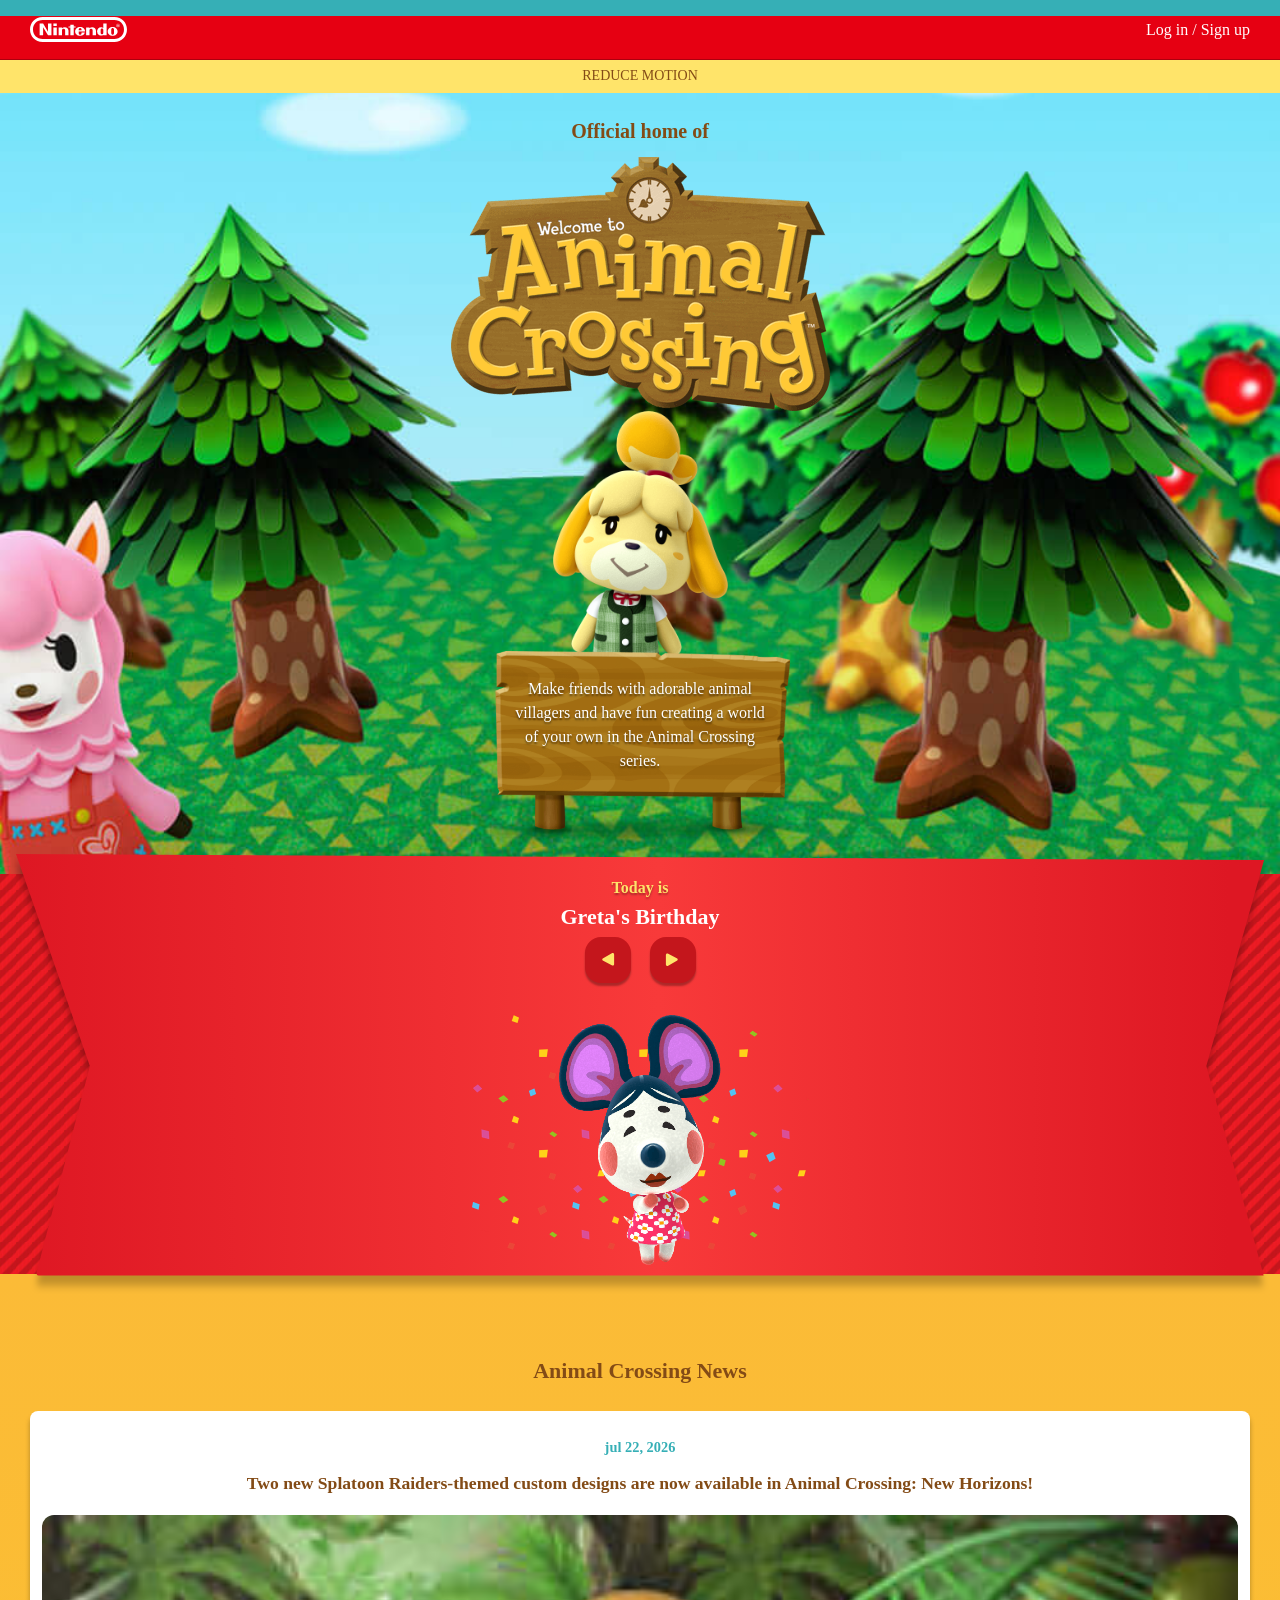
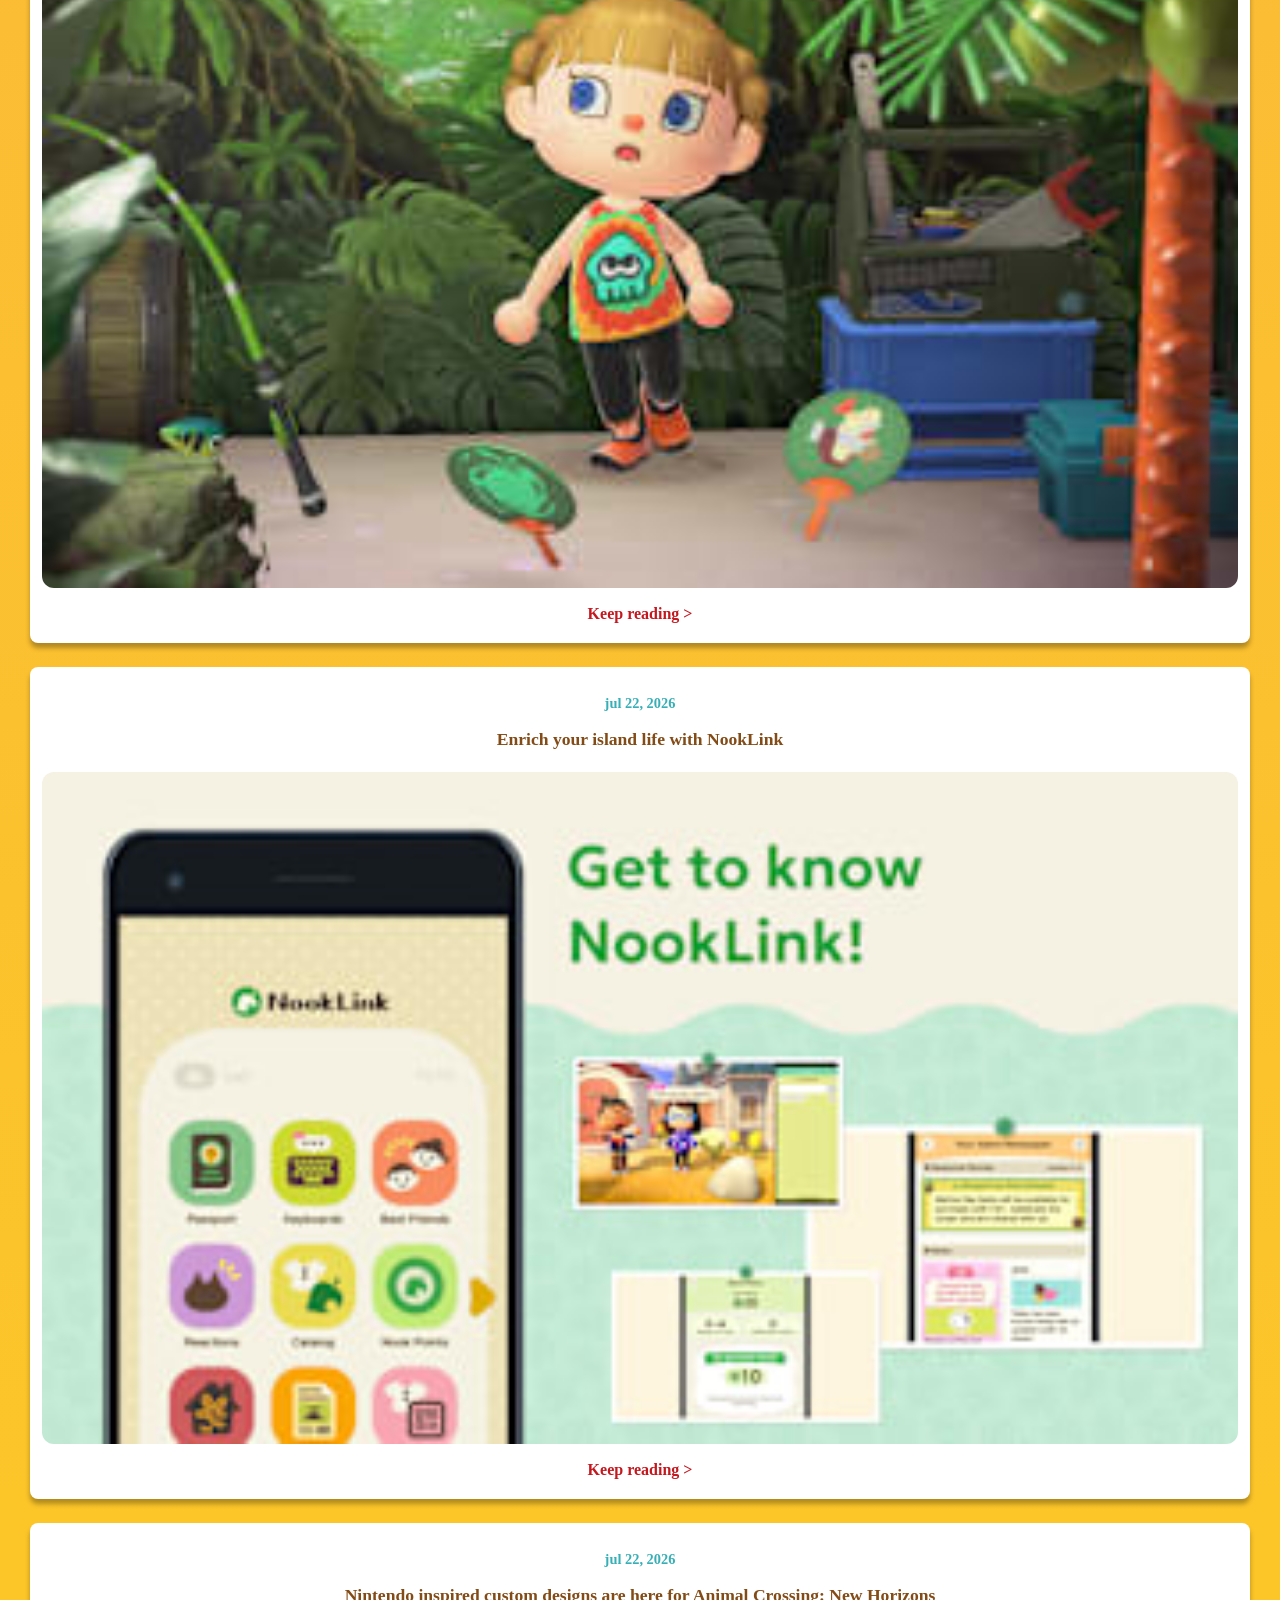
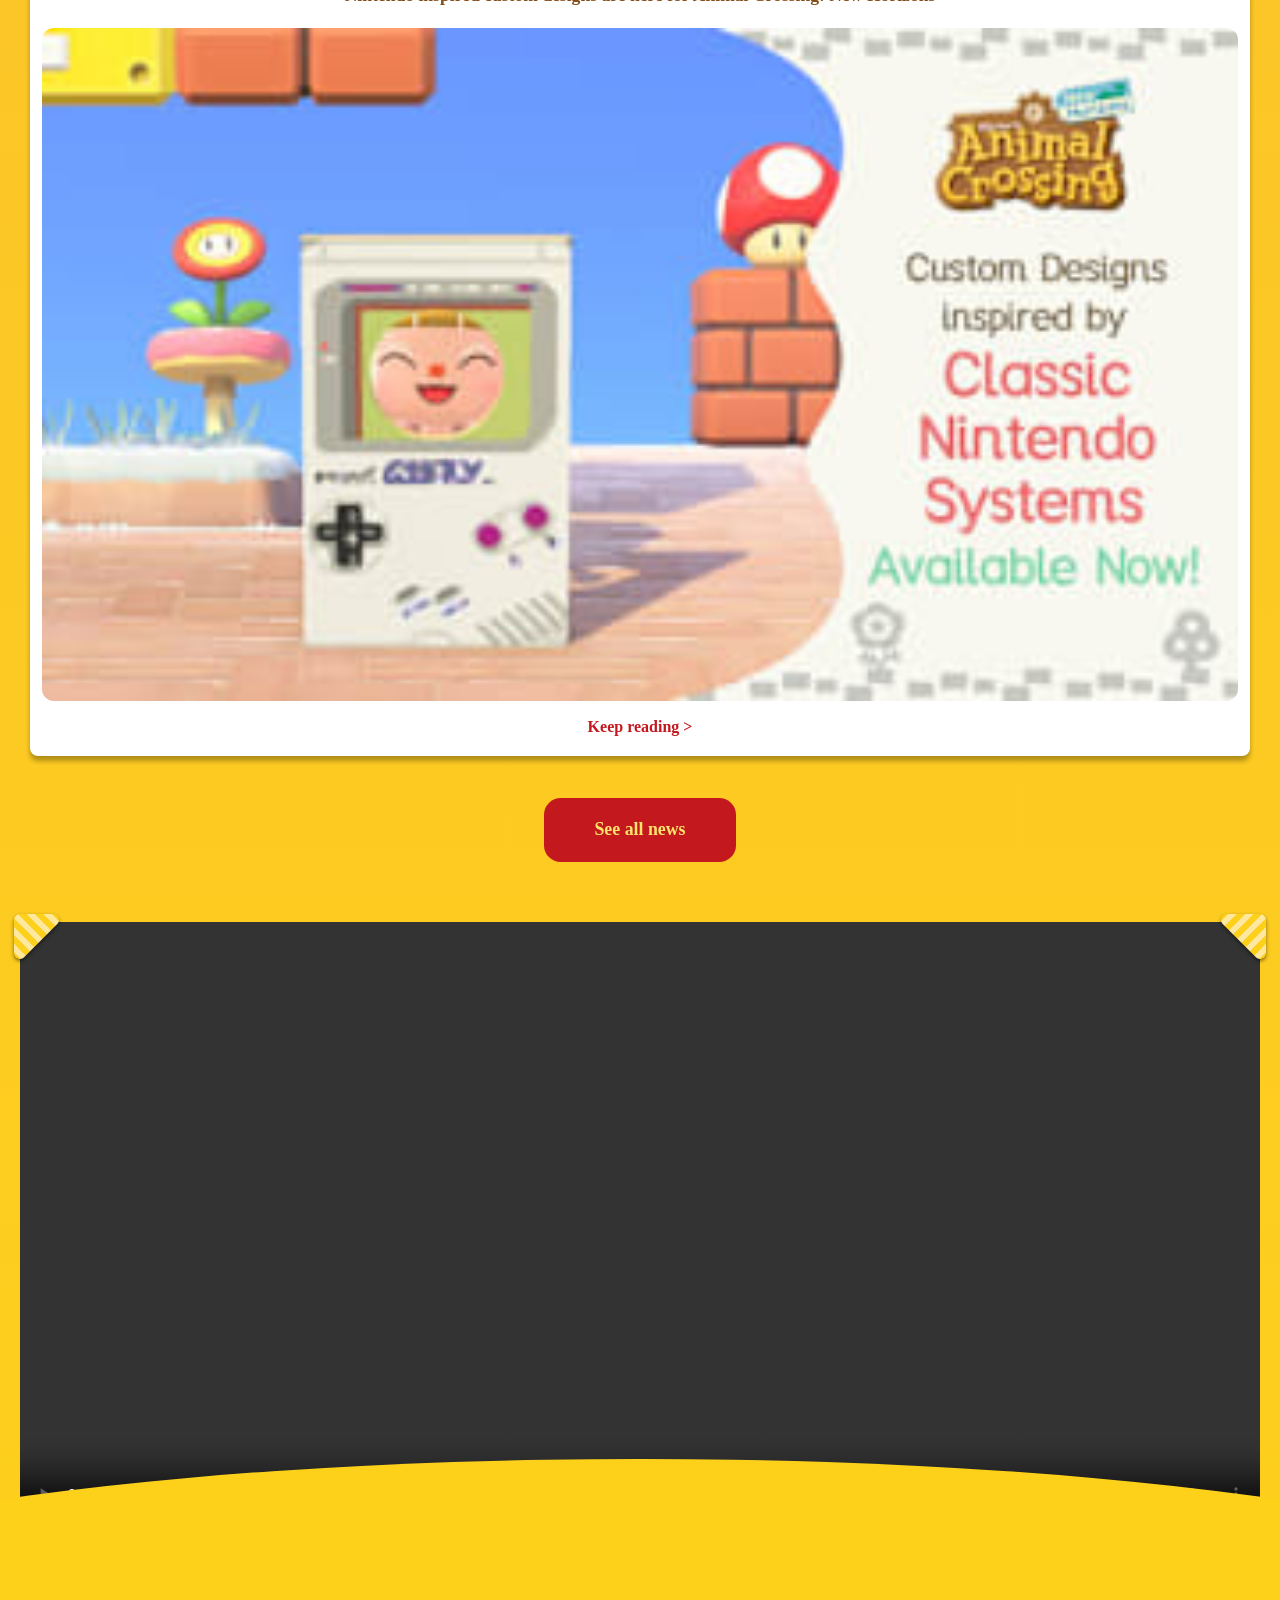
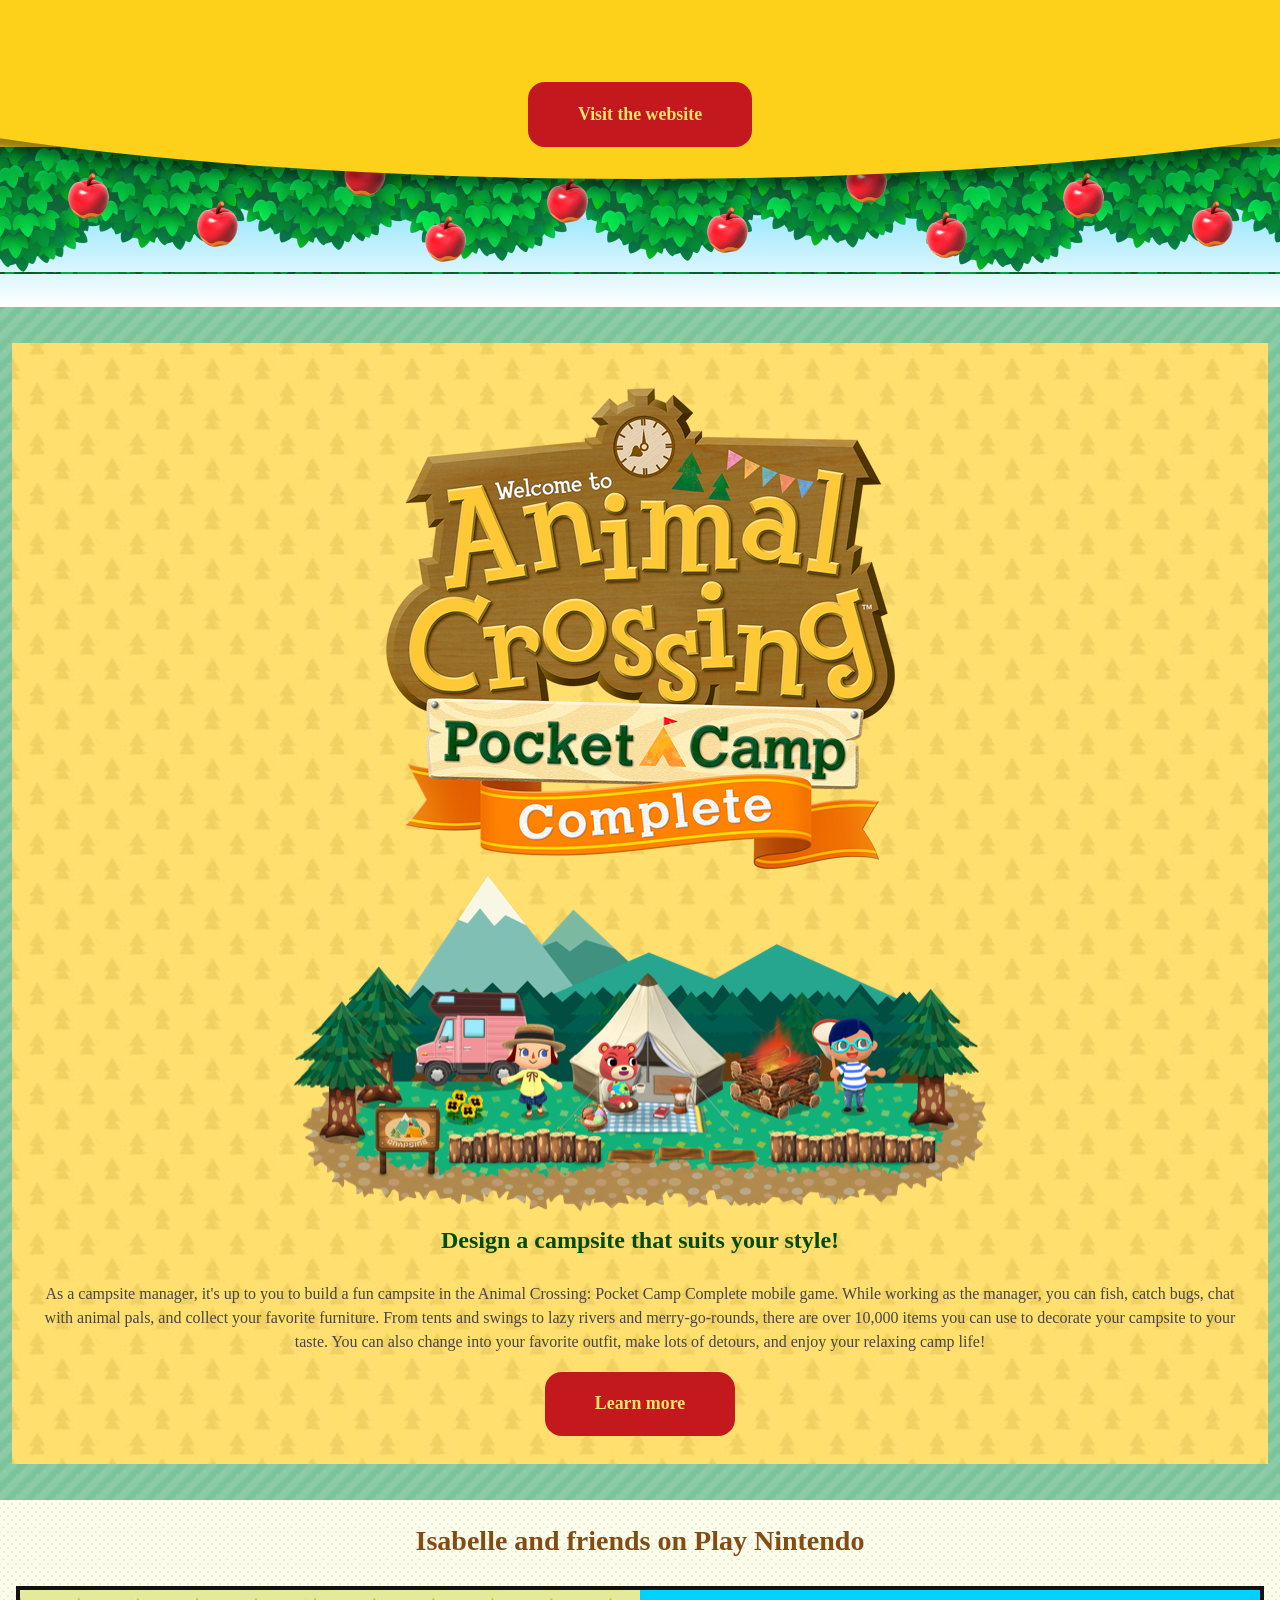
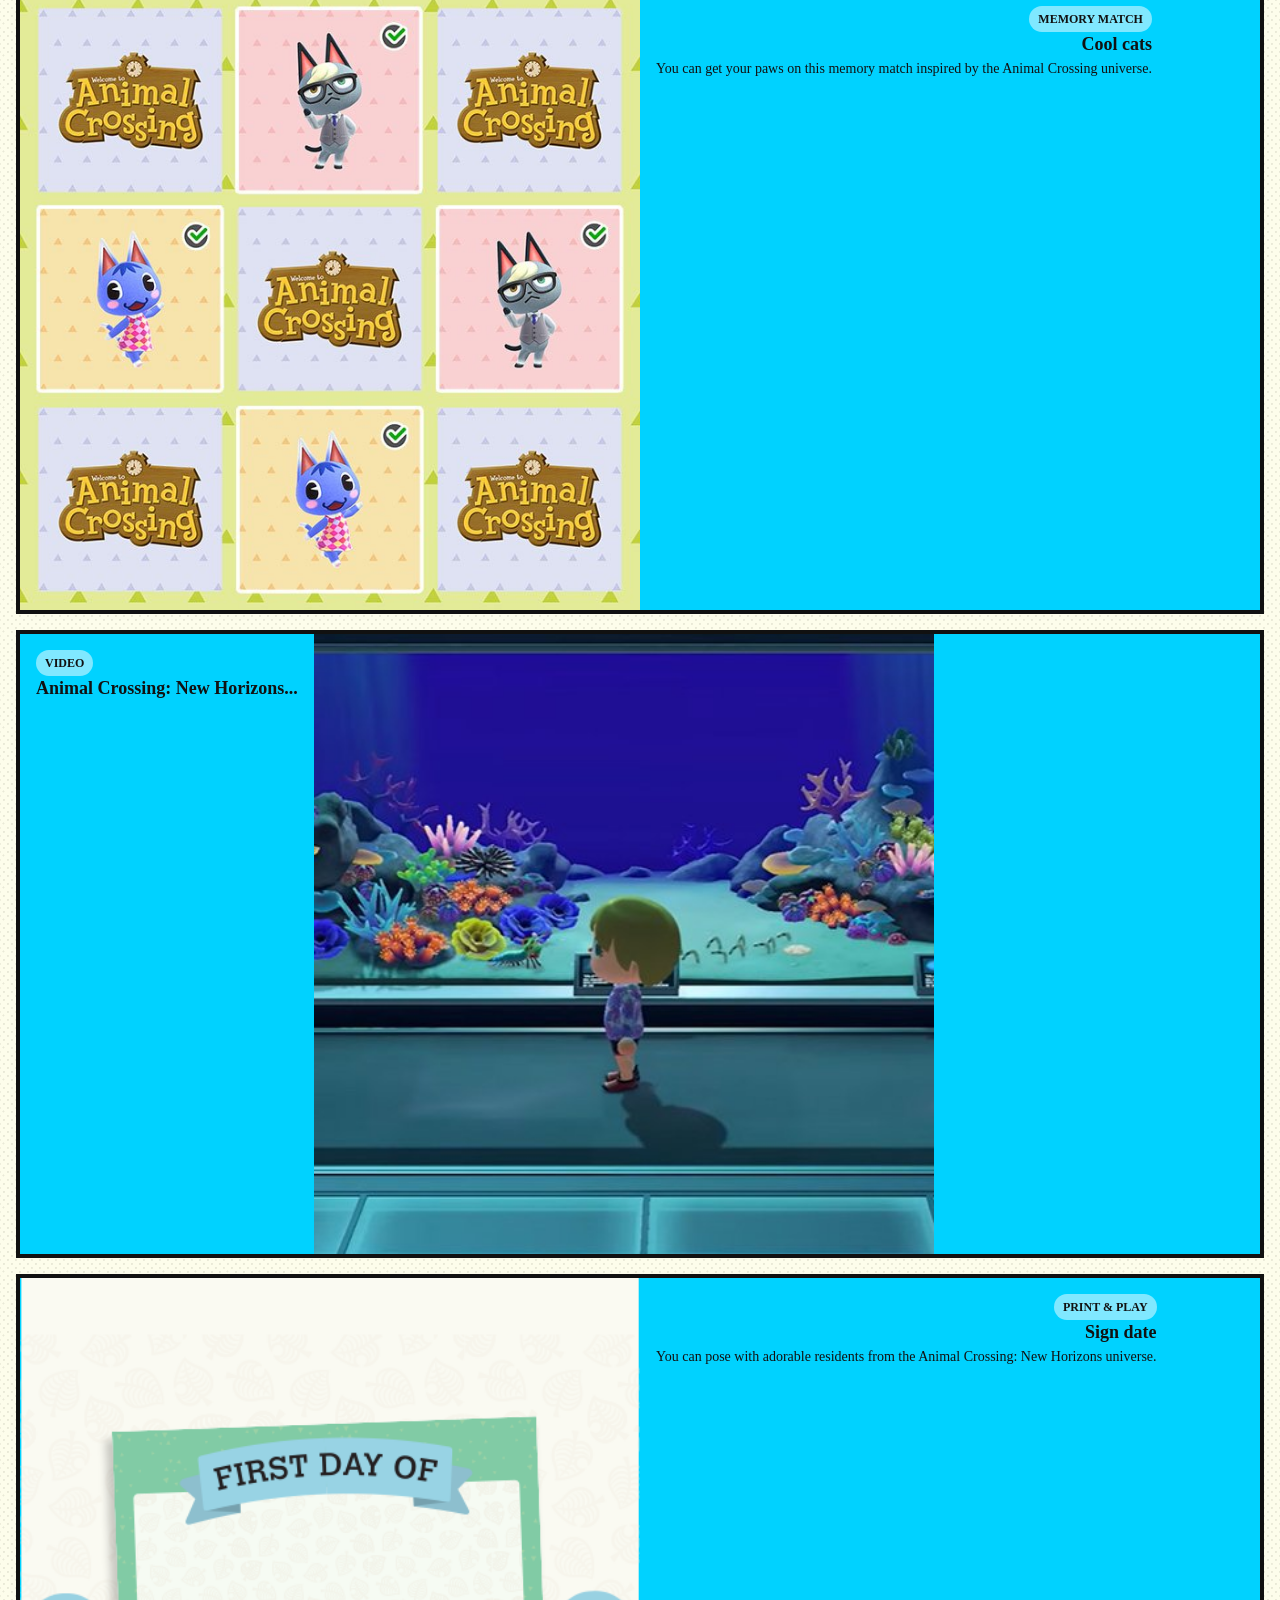
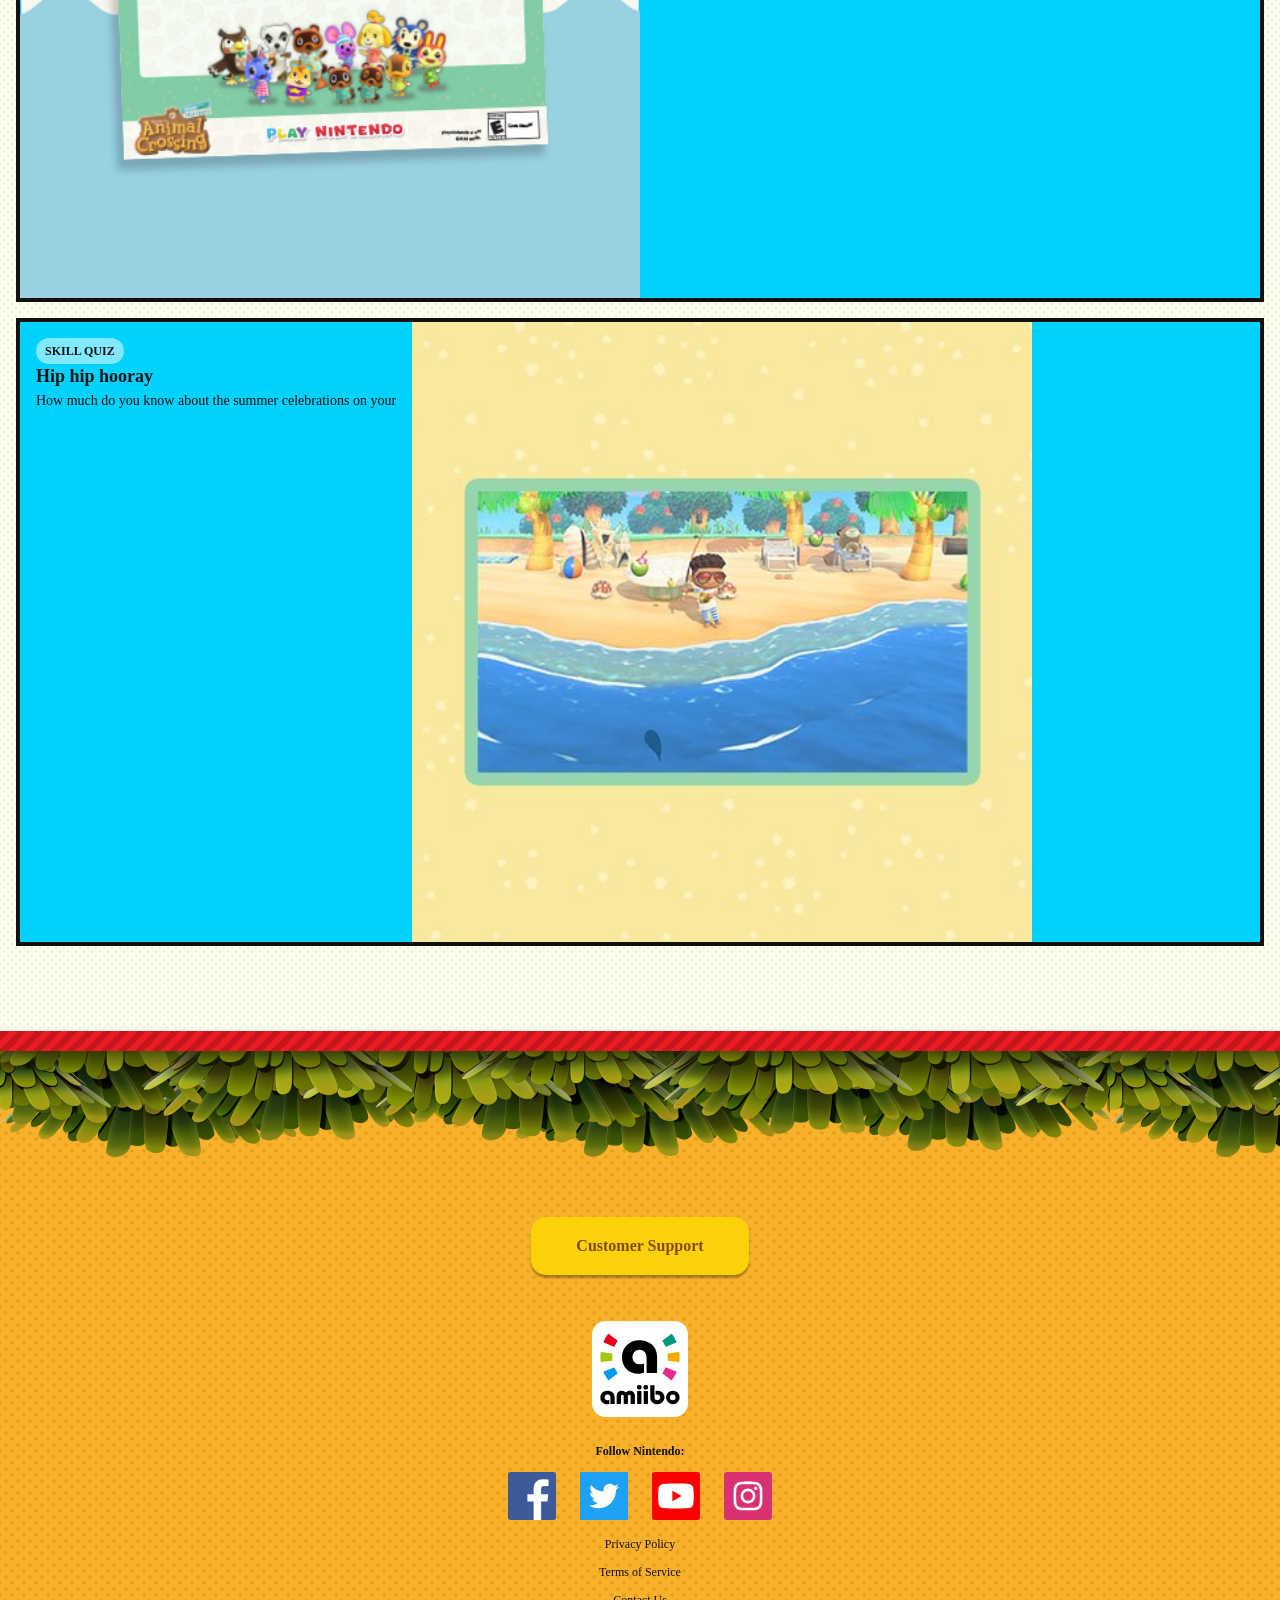
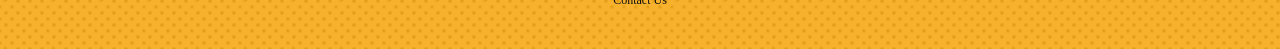
==== commit 3ba990bb: "fixes" ====
--- a/animalcrossing.html
+++ b/animalcrossing.html
@@ -14,12 +14,13 @@
 </head>
 
 <body>
+    <div id="progress"></div>
     <header>
         <nav>
             <img src="images/animal-crossing/nintendo-racetrack.svg" alt="Animal Crossing Logo">
             <a href="">Log in / Sign up</a>
         </nav>
-        <div><span>Enable motion</span><button></button></div>
+        <div><span>Reduce motion</span><button></button></div>
 
 
         <!-- hero -->
@@ -59,10 +60,10 @@
         <!-- news -->
         <section>
             <div>
-                <!-- yellow triangle div -->
+                <div></div>
                 <h2>Animal Crossing News</h2>
                 <article>
-                    <a>
+                    <a href="https://www.youtube.com/watch?v=dQw4w9WgXcQ">
                         <time>jul 22, 2026</time>
                         <h3>Two new Splatoon Raiders-themed custom designs are now available in Animal Crossing: New
                             Horizons!</h3>
@@ -72,7 +73,7 @@
                     </a>
                 </article>
                 <article>
-                    <a>
+                    <a href="https://www.youtube.com/watch?v=dQw4w9WgXcQ">
                         <time>jul 22, 2026</time>
                         <h3>Enrich your island life with NookLink</h3>
                         <img src="images/animal-crossing/news_2.jpg"
@@ -81,7 +82,7 @@
                     </a>
                 </article>
                 <article>
-                    <a>
+                    <a href="https://www.youtube.com/watch?v=dQw4w9WgXcQ">
                         <time>jul 22, 2026</time>
                         <h3>Nintendo inspired custom designs are here for Animal Crossing: New Horizons</h3>
                         <img src="images/animal-crossing/news_3.jpg"
@@ -89,7 +90,7 @@
                         <span>Keep reading ></span>
                     </a>
                 </article>
-                <a>See all news</a>
+                <a href="https://www.youtube.com/watch?v=dQw4w9WgXcQ">See all news</a>
             </div>
 
 
@@ -103,14 +104,14 @@
                         Your browser does not support HTML video.
                     </video>
                 </div>
-                <h3><a href="https://www.nintendo.com/us/store/products/animal-crossing-new-horizons-switch/">Animal
+                <h3><a href="https://www.youtube.com/watch?v=dQw4w9WgXcQ">Animal
                         Crossing: New Horizons and Animal Crossing: New Horizons - Nintendo Switch 2 Edition</a></h3>
                 <p>Whether you're just getting the lay of the land or revisiting your island paradise,
                     there are new surprises to discover in the most recent update coming to the game!
                     Decorate guest rooms at the resort hotel, create and build in a dream space on Slumber Island,
                     and more.
                     Plus, the Animal Crossing: New Horizons – Nintendo Switch 2 Edition is coming soon!</p>
-                <a href="https://animalcrossing.nintendo.com/new-horizons/">Visit the website</a>
+                <a href="https://www.youtube.com/watch?v=dQw4w9WgXcQ">Visit the website</a>
             </div>
             <div class="foliage-cap">
             </div>
@@ -121,9 +122,6 @@
         <!-- pocket camp section -->
         <section>
             <div>
-                <div class="fancy-border">
-                    <!-- video -->
-                </div>
                 <img src="images/animal-crossing/logo-pocket-camp-complete-2x.png"
                     alt="Logo with the text Animal Crossing Pocket Camp Complete">
                 <img src="images/animal-crossing/pocket-camp-art-2x.png"
@@ -137,7 +135,7 @@
                     decorate your campsite to your taste.
                     You can also change into your favorite outfit, make lots of detours, and enjoy your relaxing camp
                     life!</p>
-                <a>Learn more</a>
+                <a href="https://www.youtube.com/watch?v=dQw4w9WgXcQ">Learn more</a>
             </div>
         </section>
 
@@ -174,7 +172,7 @@
         <section>
             <h2>Isabelle and friends on Play Nintendo</h2>
             <ul>
-                <li><a href="#">
+                <li><a href="https://www.youtube.com/watch?v=dQw4w9WgXcQ">
                         <div>
                             <h3>Cool cats</h3>
                             <span>Memory Match</span>
@@ -183,14 +181,14 @@
                         <img src="images/animal-crossing/play-1.jpg"
                             alt="An image of the matching game. 3 by 3 squares with two matching images.">
                     </a></li>
-                <li><a href="#">
+                <li><a href="https://www.youtube.com/watch?v=dQw4w9WgXcQ">
                         <div>
                             <h3>Animal Crossing: New Horizons...</h3>
                             <span>video</span>
                         </div>
                         <img src="images/animal-crossing/play-2.jpg" alt="Image of villager in the aquarium.">
                     </a></li>
-                <li><a href="#">
+                <li><a href="https://www.youtube.com/watch?v=dQw4w9WgXcQ">
                         <div>
                             <h3>Sign date</h3>
                             <span>Print & Play</span>
@@ -198,7 +196,7 @@
                         </div>
                         <img src="images/animal-crossing/play-3.png" alt="First day of image.">
                     </a></li>
-                <li><a href="#">
+                <li><a href="https://www.youtube.com/watch?v=dQw4w9WgXcQ">
                         <div>
                             <h3>Hip hip hooray</h3>
                             <span>Skill quiz</span>
--- a/styles/animalcrossing.css
+++ b/styles/animalcrossing.css
@@ -1,320 +1,355 @@
+/* credits: https://scroll-driven-animations.style/demos/progress-bar/css/ */
+html {
+	scroll-timeline: --page-scroll block;
+}
+
+@keyframes grow-progress {
+	from { transform: scaleX(0); }
+	to { transform: scaleX(1); }
+}
+
+#progress {
+	position: fixed;
+	left: 0; top: 0;
+	width: 100%; height: 1em;
+	background: var(--ac-news-date-clr);
+
+	transform-origin: 0 50%;
+	animation: grow-progress auto linear;
+	animation-timeline: --page-scroll;
+    z-index: 5;
+}
+
 body {
-    font-family: 'Arvo', serif;
-    font-size: 1em;
-    line-height: 1.75;
-    color: var(--ac-secondary-txt-clr);
-    text-align: center;
-    -webkit-font-smoothing: antialiased;
-    -moz-osx-font-smoothing: grayscale;
-}
-
-h1, h2, h3 {
-    font-family: 'Arvo', serif;
-    line-height: 1.5;
-}
-
-h2, span  {
-    color: var(--ac-secondary-txt-clr);
+  font-family: "Arvo", serif;
+  font-size: 1em;
+  line-height: 1.75;
+  color: var(--ac-secondary-txt-clr);
+  text-align: center;
+  -webkit-font-smoothing: antialiased;
+  -moz-osx-font-smoothing: grayscale;
+}
+
+h1,
+h2,
+h3 {
+  font-family: "Arvo", serif;
+  line-height: 1.5;
+}
+
+h2,
+span {
+  color: var(--ac-secondary-txt-clr);
 }
 
 h2 {
-    margin-bottom: 24px;
-    font-size: 1.375rem;
-    display: block;
-    font-weight: 700;
-}
-
-/* buttons */
+  margin-bottom: 24px;
+  font-size: 1.375rem;
+  display: block;
+  font-weight: 700;
+}
+
+/* red links */
 main > section div > a {
-    display: inline-block;
-    color: var(--ac-link-txt-clr);
-    background-color: var(--ac-link-clr);
-    padding-block: 7px 8px;
-    font-size: 1.115rem;
-    font-weight: 700;
-    padding: 0.938em 2.813em;
-    border-radius: 0.938em;
-    margin-top: 1em;
-    position: relative;
-    z-index: 2;
-}
+  display: inline-block;
+  color: var(--ac-link-txt-clr);
+  background-color: var(--ac-link-clr);
+  font-size: 1.115rem;
+  font-weight: 700;
+  padding: 0.938em 2.813em;
+  border-radius: 0.938em;
+  margin-top: 1em;
+  position: relative;
+  z-index: 2;
+
+  &:hover, &:focus, &:active {
+    background-color: var(--ac-hover);
+    border: solid .3em var(--ac-camp-heading-clr);
+  }
+}
+
+a:hover {
+    cursor: pointer;
+}
+
 
 /****************/
 /*     nav    	*/
 /****************/
 
 header a {
-    color: var(--white);
-    
+  color: var(--white);
 }
 
 header > nav {
-    display: flex;
-    align-items: center;
-    justify-content: space-between;
-    border-bottom: 1px solid #ac000d;
-    height: 3.75em;
-    background-color: var(--primary-clr);
-    padding-inline: 1.875em;
+  display: flex;
+  align-items: center;
+  justify-content: space-between;
+  border-bottom: 1px solid #ac000d;
+  height: 3.75em;
+  background-color: var(--primary-clr);
+  padding-inline: 1.875em;
 }
 
 header > nav img {
-    display: block;
-    width: 97px;
+  display: block;
+  width: 97px;
 }
 
 @media (max-width: 768px) {
-    header > nav img {
-        height: 48px;
-    }
-    
+  header > nav img {
+    height: 48px;
+  }
 }
 
 /****************/
 /*   hero    	*/
 /****************/
 
-
-
 header > div:nth-of-type(1) {
-    background: var(--ac-link-txt-clr);
-    padding: 4px;
-    display: flex;
-    justify-content: center;
-    align-items: center;
-    position: relative;
-    z-index: 70;
-    text-transform:uppercase;
-    font-size: 0.875em;
+  background: var(--ac-link-txt-clr);
+  padding: 4px;
+  display: flex;
+  justify-content: center;
+  align-items: center;
+  position: relative;
+  z-index: 70;
+  text-transform: uppercase;
+  font-size: 0.875em;
 }
 
 header > div:nth-of-type(2) {
-    background-image: url('../images/animal-crossing/hero-bg.jpg');
-    background-size: cover;
-    background-position: center;
-    margin: 0 auto;
-    padding: 1.56em 0;
-    text-align: center;
-    height: auto;
-    background-size: cover;
-    background-position: 50% 50%;
-    overflow: hidden;
-    position: relative;
+  background-image: url("../images/animal-crossing/hero-bg.jpg");
+  background-size: cover;
+  background-position: center;
+  margin: 0 auto;
+  padding: 1.56em 0;
+  text-align: center;
+  height: auto;
+  background-size: cover;
+  background-position: 50% 50%;
+  overflow: hidden;
+  position: relative;
 }
 
 header > div:nth-of-type(2) p {
-    padding: 1em 0;
+  padding: 1em 0;
 }
 
 header > div:nth-of-type(2) span {
-    line-height: 1.4;
-    white-space: nowrap;
-    text-align: center;
-    width: 100%;
-    font-size: 1.25em;
-    font-weight: 700;
+  line-height: 1.4;
+  white-space: nowrap;
+  text-align: center;
+  width: 100%;
+  font-size: 1.25em;
+  font-weight: 700;
 }
 
 header > div:nth-of-type(2) > img:nth-of-type(1) {
-    max-width: 52%;
-    display: block;
-    margin: .625em auto 0;
+  max-width: 52%;
+  display: block;
+  margin: 0.625em auto 0;
 }
 
 header > div:nth-of-type(2) > img:nth-of-type(2) {
-    max-width: 175px;
-    position: relative;
-    z-index: 1;
-
+  max-width: 175px;
+  position: relative;
+  z-index: 1;
 }
 
 header > div:nth-of-type(2) > div {
-    background-image: url('../images/animal-crossing/sign_2x.png');
-    background-size: 115% 100%;
-    background-position: 50% 50%;
-    padding: 10px 25px 60px 25px;
-    line-height: 1.5em;
-    color: #fff;
-    width: 100%;
-    max-width: 300px;
-    text-shadow: 0 2px 2px rgba(0, 0, 0, 0.5);
-    margin: 0 auto;
-    margin-top: -5em;
-    position: relative;
-    z-index: 2;
-}
-
+  background-image: url("../images/animal-crossing/sign_2x.png");
+  background-size: 115% 100%;
+  background-position: 50% 50%;
+  padding: 10px 25px 60px 25px;
+  line-height: 1.5em;
+  color: #fff;
+  width: 100%;
+  max-width: 300px;
+  text-shadow: 0 2px 2px rgba(0, 0, 0, 0.5);
+  margin: 0 auto;
+  margin-top: -5em;
+  position: relative;
+  z-index: 2;
+}
 
 /****************/
 /*   Birthday   */
 /****************/
 
 header > div:nth-of-type(3) {
-   background-image: url(/images/animal-crossing/birthday-red_2x.jpg);
-     /* -webkit-transform: translateY(-50%); 
+  background-image: url(/images/animal-crossing/birthday-red_2x.jpg);
+  /* -webkit-transform: translateY(-50%); 
      transform: translateY(-50%); 
      background-position: center top;  */
-    background-size: 1em;
-    width: 100%;
+  background-size: 1em;
+  width: 100%;
 }
 
 header > div:nth-of-type(3) > div {
-    position: relative;
-    width: 100%;
+  position: relative;
+  width: 100%;
 }
 
 /* genAI prompt: how come the children of a scaled div also scale? */
 header > div:nth-of-type(3) > div::before {
-    content: "";
-    position: absolute;
-    inset: 0;
-    background-image: url("/images/animal-crossing/birthday-ribbon.svg");
-    background-size: 100% 100%;
-    background-repeat: no-repeat;
-    transform: scaleY(1.1);
-    transform-origin: center;
-    z-index: 0;
-    margin-inline: 10px;
+  content: "";
+  position: absolute;
+  inset: 0;
+  background-image: url("/images/animal-crossing/birthday-ribbon.svg");
+  background-size: 100% 100%;
+  background-repeat: no-repeat;
+  transform: scaleY(1.1);
+  transform-origin: center;
+  z-index: 0;
+  margin-inline: 10px;
 }
 
 header > div:nth-of-type(3) nav {
-    display: flex;
-    flex-direction: row;
-    justify-content: space-around;
-    width: 130px;
-    margin: 0 auto;
+  display: flex;
+  flex-direction: row;
+  justify-content: space-around;
+  width: 130px;
+  margin: 0 auto;
 }
 /* genAI prompt: Hoe komt het dat de border-radius niet werkt: antw: overflow:hidden zodat de ::after image contained wordt */
-header > div:nth-of-type(3) nav button{
-    width: 46px;
-    height: 46px;
-    border: none;
-    border-radius: 1em;
-    overflow: hidden;
-    position: relative;
-    background-color: #C4161C;
-    box-shadow: 0 3px 2px rgba(0, 0, 0, 0.3);
+header > div:nth-of-type(3) nav button {
+  width: 46px;
+  height: 46px;
+  border: none;
+  border-radius: 1em;
+  overflow: hidden;
+  position: relative;
+  background-color: #c4161c;
+  box-shadow: 0 3px 2px rgba(0, 0, 0, 0.3);
 }
 header > div:nth-of-type(3) nav button::after {
-    width: 100%;
-    height: 100%;
-    position: absolute;
-    top: 0;
-    left: 0;
-    content: '';
-    background-image: url("/images/animal-crossing/birthday-arrow.svg");
-    background-size: 15px 15px;
-    background-repeat: no-repeat;
-    background-position: center center;
+  width: 100%;
+  height: 100%;
+  position: absolute;
+  top: 0;
+  left: 0;
+  content: "";
+  background-image: url("/images/animal-crossing/birthday-arrow.svg");
+  background-size: 15px 15px;
+  background-repeat: no-repeat;
+  background-position: center center;
 }
 
 header > div:nth-of-type(3) nav button:nth-of-type(2)::after {
-    transform: rotate(180deg);
-}
-    
+  transform: rotate(180deg);
+}
 
 header > div:nth-of-type(3) > div > * {
-    position: relative;
-    z-index: 1;
+  position: relative;
+  z-index: 1;
 }
 
 header > div:nth-of-type(3) > div > div {
-    margin-top: 2em;
-}
-
+  margin-top: 2em;
+}
 
 header > div:nth-of-type(3) > div > div > div {
-    position: absolute;
-    background-size: 337px 235px;
-    width: 337px;
-    height: 235px;
-    z-index: -1;
-    opacity: 1;
-    left: 0;
-    right: 0;
-    margin: 0 auto;
-    display: block;
-    -webkit-transform: scale(1);
-    transform: scale(1);
-    background-image: url("/images/animal-crossing/confetti_2x.png");
-} 
+  position: absolute;
+  background-size: 337px 235px;
+  width: 337px;
+  height: 235px;
+  z-index: -1;
+  opacity: 1;
+  left: 0;
+  right: 0;
+  margin: 0 auto;
+  display: block;
+  -webkit-transform: scale(1);
+  transform: scale(1);
+  background-image: url("/images/animal-crossing/confetti_2x.png");
+}
 
 header > div:nth-of-type(3) p:nth-of-type(1) {
-    color: var(--ac-link-txt-clr);
-    font-weight: 700;
-    text-shadow: 0 2px 2px rgba(0, 0, 0, 0.3);
+  color: var(--ac-link-txt-clr);
+  font-weight: 700;
+  text-shadow: 0 2px 2px rgba(0, 0, 0, 0.3);
 }
 
 header > div:nth-of-type(3) p:nth-of-type(2) {
-    font-size: 1.375em;
-    color: var(--white);
-    font-weight: 700;
-    line-height: 1.35;
-    margin-bottom: 5px;
+  font-size: 1.375em;
+  color: var(--white);
+  font-weight: 700;
+  line-height: 1.35;
+  margin-bottom: 5px;
 }
 
 header > div:nth-of-type(3) img {
-    max-height: 250px;
-}
-
-
+  max-height: 250px;
+}
 
 /****************/
 /*     News	    */
 /****************/
 
 main > section:nth-of-type(1) {
-    background-image: linear-gradient(-180deg, #fbbb37 0%, #fdd119 100%);
-    padding-top: 80px;
-    overflow: hidden;
-}
-
-main > section div:nth-of-type(1) div {
-    background-image: url('../images/animal-crossing/triangles-yellow.png');
-    background-repeat: repeat;
-} 
-
+  background-image: linear-gradient(-180deg, #fbbb37 0%, #fdd119 100%);
+  padding-top: 80px;
+  overflow: hidden;
+}
+
+main > section:nth-of-type(1) > div:nth-of-type(1) {
+  margin-bottom: 60px;
+}
+
+main > section:nth-of-type(1) > div:nth-of-type(1) div:nth-of-type(1) {
+  background-image: url("../images/animal-crossing/triangles-yellow.png");
+  background-repeat: repeat;
+}
 
 main > section div:nth-of-type(1) > article {
-    background-color: white;
-    margin: 0 1.875em 1.5em 1.875em;
-    padding: 24px 12px 15px 12px;
-    border-radius: .5em;
-    display: flex;
-    text-align: center;
-    box-shadow: 0 5px 5px 0 rgba(0, 0, 0, 0.3);
-    font-weight: 700;
-}
-
-main > section div:nth-of-type(1) > article time {
-    color: var(--ac-news-date-clr);
-    display: block;
-    font-size: .9rem;
-    padding: 0 10px .75em;
-}
-
-main > section div:nth-of-type(1) > article a h3 {
-    font-size: 1.1rem;
-    line-height: 1.4;
-    margin-bottom: 20px;
-}
-
-main > section div:nth-of-type(1) > article a span {
-    color: var(--ac-link-clr);
-    padding-top: .75em;
-}
-
-main > section div:nth-of-type(1) > article img {
-    border-radius: .75em;
-    width: 100%;
-}
-
-main > section div:nth-of-type(1) > article > a {
+  background-color: white;
+  margin: 0 1.875em 1.5em 1.875em;
+  padding: 24px 12px 15px 12px;
+  border-radius: 0.5em;
+  display: flex;
+  text-align: center;
+  box-shadow: 0 5px 5px 0 rgba(0, 0, 0, 0.3);
+  font-weight: 700;
+  
+  &:hover, &:focus {
+    box-shadow: 0 0 0 6px #961115;
+    border-radius: 12px;
+    transform: scale(1.02)
+  }
+}
+
+main > section:nth-of-type(1) div:nth-of-type(1) > article time {
+  color: var(--ac-news-date-clr);
+  display: block;
+  font-size: 0.9rem;
+  padding: 0 10px 0.75em;
+}
+
+main > section:nth-of-type(1) div:nth-of-type(1) > article > a {
   display: flex;
   flex-direction: column;
   width: 100%;
   text-decoration: none;
   color: inherit;
+
+  
+}
+
+main > section:nth-of-type(1) div:nth-of-type(1) > article a h3 {
+  font-size: 1.1rem;
+  line-height: 1.4;
+  margin-bottom: 20px;
+}
+
+main > section:nth-of-type(1) div:nth-of-type(1) > article a span {
+  color: var(--ac-link-clr);
+  padding-top: 0.75em;
+}
+
+main > section:nth-of-type(1) div:nth-of-type(1) > article img {
+  border-radius: 0.75em;
+  width: 100%;
 }
 
 /* section:nth-of-type(1) > article a {
@@ -326,20 +361,19 @@
 /*     Video    */
 /****************/
 
-
 main > section:nth-of-type(1) div:nth-of-type(2) {
-    margin: 0 1.25em;
+  margin: 0 1.25em;
 }
 
 main > section:nth-of-type(1) div:nth-of-type(2) h3 a {
-    color: var(--ac-secondary-txt-clr);
-    font-weight: 700;
-    display: block;
-    clear: both;
-    width: 100%;
-    margin: 15px 0;
-    font-size: 1.125em;
-    text-decoration: none;
+  color: var(--ac-secondary-txt-clr);
+  font-weight: 700;
+  display: block;
+  clear: both;
+  width: 100%;
+  margin: 15px 0;
+  font-size: 1.125em;
+  text-decoration: none;
 }
 
 /* main > section:nth-of-type(1) div { 
@@ -353,60 +387,75 @@
 } */
 
 main > section:nth-of-type(1) a:nth-of-type(2) {
-    z-index: 5;
+  z-index: 5;
+}
+
+.fancy-border {
+  position: relative;
 }
 
 /* Copy paste van de website zelf */
-.fancy-border:after{
-    background-image: url('../images/animal-crossing/corner-left-top_2x.png'), 
-    url('../images/animal-crossing/corner-right-top_2x.png'), 
-    url('../images/animal-crossing/corner-left-bottom_2x.png'), 
-    url('../images/animal-crossing/corner-left-right_2x.png');
-    background-position: 0 0, 100% 0, 0 100%, 100% 100%;
-    background-size: 53px 53px;
-    background-repeat: no-repeat;
-    top: 0;
-    bottom: 0;
-    right: 0;
-    left: -10px;
-    margin: auto;
-    width: calc(100% + 20px);
-    height: calc(100% + 20px);
-    position: absolute;
+.fancy-border::after {
+  content: "";
+  background-image:
+    url("../images/animal-crossing/corner-left-top_2x.png"),
+    url("../images/animal-crossing/corner-right-top_2x.png"),
+    url("../images/animal-crossing/corner-left-bottom_2x.png"),
+    url("../images/animal-crossing/corner-right-bottom_2x.png");
+  background-position:
+    0 0,
+    100% 0,
+    0 100%,
+    100% 100%;
+  background-size: 53px 53px;
+  background-repeat: no-repeat;
+  top: 0;
+  bottom: 0;
+  right: 0;
+  left: -10px;
+  margin: auto;
+  width: calc(100% + 20px);
+  height: calc(100% + 20px);
+  position: absolute;
+}
+
+video {
+  width: 100%;
+  height: 100%;
 }
 
 .foliage-cap {
-        position: relative;
-            background-image: linear-gradient(-180deg, #6ddcff 13%, #fff 100%);
-            height: 10em;
+  position: relative;
+  background-image: linear-gradient(-180deg, #6ddcff 13%, #fff 100%);
+  height: 10em;
 }
 
 .foliage-cap::before {
-    content: '';
-    background-image: url("/images/animal-crossing/apple-border-top_2x.png");
-    background-size: 995px 125px;
-    height: 125px;
-    padding-top: 125px;
-    padding-bottom: 0;
-    z-index: 24;
-    top: 0;
-    width: 100%;
-    height: 127px;
-    display: inline-block;
+  content: "";
+  background-image: url("/images/animal-crossing/apple-border-top_2x.png");
+  background-size: 995px 125px;
+  height: 125px;
+  padding-top: 125px;
+  padding-bottom: 0;
+  z-index: 24;
+  top: 0;
+  width: 100%;
+  height: 127px;
+  display: inline-block;
 }
 
 .foliage-cap::after {
-    content: '';
-    width: 150%;
-    left: -25%;
-    right: 0;
-    padding-bottom: 25%;
-    position: absolute;
-    margin: 0 auto;
-    bottom: 80%;
-    background-color: #FDD119;
-    border-radius: 50%;
-    box-shadow: 0px 10px 10px rgba(0, 0, 0, 0.4);
+  content: "";
+  width: 150%;
+  left: -25%;
+  right: 0;
+  padding-bottom: 25%;
+  position: absolute;
+  margin: 0 auto;
+  bottom: 80%;
+  background-color: #fdd119;
+  border-radius: 50%;
+  box-shadow: 0px 10px 10px rgba(0, 0, 0, 0.4);
 }
 
 /****************/
@@ -414,41 +463,41 @@
 /****************/
 
 main > section:nth-of-type(2) {
-    padding: 2.25em 0.75em;
-    bottom: 0;
-    left: 0;
-    right: 0;
-    top: 0;
-    content: "";
-    background-image: url(../images/animal-crossing/pattern-stripes.jpg);
-    background-size: 20px 20px;
-    -webkit-box-shadow: 0px 10px 20px rgba(0, 0, 0, 0.2);
-    box-shadow: 0px 10px 20px rgba(0, 0, 0, 0.2);
+  padding: 2.25em 0.75em;
+  bottom: 0;
+  left: 0;
+  right: 0;
+  top: 0;
+  content: "";
+  background-image: url(../images/animal-crossing/pattern-stripes.jpg);
+  background-size: 20px 20px;
+  -webkit-box-shadow: 0px 10px 20px rgba(0, 0, 0, 0.2);
+  box-shadow: 0px 10px 20px rgba(0, 0, 0, 0.2);
 }
 
 main > section:nth-of-type(2) > div {
-    background-image: url(../images/animal-crossing/pattern-trees.jpg);
-    background-size: 150px 100px;
-    padding: 1.75em 1.125em;
+  background-image: url(../images/animal-crossing/pattern-trees.jpg);
+  background-size: 150px 100px;
+  padding: 1.75em 1.125em;
 }
 
 main > section:nth-of-type(2) h2 {
-    font-size: 1.5rem;
-    color: var(--ac-camp-heading-clr);
+  font-size: 1.5rem;
+  color: var(--ac-camp-heading-clr);
 }
 
 main > section:nth-of-type(2) img {
-        max-width: 100%;
+  max-width: 100%;
 }
 
 main > section:nth-of-type(2) img:nth-of-type(1) {
-    margin-bottom: -42px;
+  margin-bottom: -42px;
 }
 
 main > section:nth-of-type(2) p {
-    margin-top: 1rem;
-    color: var(--ac-camp-text-clr);
-    line-height: 1.5;
+  margin-top: 1rem;
+  color: var(--ac-camp-text-clr);
+  line-height: 1.5;
 }
 
 /****************/
@@ -465,224 +514,214 @@
 /***********************/
 
 section:nth-of-type(3) {
-    position: relative;
-    background-image: url("/images/animal-crossing/play-dots.png");
-    background-color: var(--ac-play-bg-clr);
-    background-size: 32px 32px;
-    z-index: 50;
-    padding-block: 20px 85px;
-
-    h2 {
-        font-size: 1.75rem;
+  position: relative;
+  background-image: url("/images/animal-crossing/play-dots.png");
+  background-color: var(--ac-play-bg-clr);
+  background-size: 32px 32px;
+  padding-block: 20px 85px;
+
+  h2 {
+    font-size: 1.75rem;
+  }
+}
+
+section:nth-of-type(3) li, section:nth-of-type(3) span {
+    transition: transform 0.6s ease;
+}
+
+section:nth-of-type(3) li:hover {
+    transform: translateY(-.5em);
+    border: solid .4em var(--ac-hover);
+    background-color: var(--primary-clr);
+    div {
+        color: var(--white);
     }
 }
 
+section:nth-of-type(3) a:hover span  {
+  transform: rotateX(360deg);
+}
+
 section:nth-of-type(3) ul {
+  display: flex;
+  flex-direction: column;
+  gap: 1em;
+  margin-inline: 1em;
+}
+
+section:nth-of-type(3) li {
+  background-color: var(--ac-play-clr);
+  width: 100%;
+  display: block;
+  border: solid 4px var(--black);
+}
+
+section:nth-of-type(3) li a {
+  display: flex;
+  
+  box-shadow: 0 calc(4px * 2) 0 4px * -1 var(--black);
+  transition: box-shadow 0.1s ease-in;
+  transition-property: transform, box-shadow;
+  will-change: box-shadow;
+}
+
+section:nth-of-type(3) li:nth-child(odd) a img {
+  order: 1;
+}
+
+section:nth-of-type(3) li a div {
+  display: flex;
+  flex-direction: column;
+  text-align: left;
+  margin-inline: 1em;
+  padding-block: 1em;
+  color: var(--black);
+}
+
+section:nth-of-type(3) li:nth-child(odd) a div {
+  order: 2;
+  text-align: right;
+}
+
+section:nth-of-type(3) li:nth-child(odd) a div span {
+  align-self: flex-end;
+}
+
+section:nth-of-type(3) li:nth-child(even) a div span {
+  align-self: flex-start;
+}
+
+section:nth-of-type(3) div span {
+  order: 1;
+  color: var(--black);
+  font-size: 0.75rem;
+  font-weight: 700;
+  text-transform: uppercase;
+  display: inline-block;
+  border-radius: 2em;
+  background-color: var(--ac-play-accent-clr);
+  margin: 0em;
+  padding: 0.25em 0.75em 0.125em;
+}
+
+section:nth-of-type(3) div h3 {
+  order: 2;
+  line-height: 1.4;
+  font-size: 1.125rem;
+  font-weight: 700;
+  padding: 0;
+}
+
+section:nth-of-type(3) div p {
+  order: 3;
+  font-size: 0.875rem;
+  padding: 0;
+  display: -webkit-box;
+  -webkit-box-orient: vertical;
+  -webkit-line-clamp: 3;
+  /* genAI prompt: What does "Also define the standard property 'line-clamp' for compatibility mean": antwoord: in safari en firefox heb je de extra line nodig  */
+  line-clamp: 3;
+  overflow: hidden;
+}
+
+section:nth-of-type(3) img {
+  width: 50%;
+}
+
+/****************/
+/*     Footer   */
+/****************/
+
+footer {
+  background: url("/images/animal-crossing/footer-dots.png") #f7aa18;
+  background-size: 48px 48px;
+  padding: 170px 0 20px;
+  position: relative;
+  z-index: 5;
+
+  > div > img {
+    margin-top: 46px;
+    height: 6em;
+  }
+
+  a img {
+    height: 3em;
+  }
+
+  span {
+    margin-top: 2em;
+    font-size: 0.9em;
+    font-weight: 700;
+  }
+}
+
+footer > div > a:first-of-type {
+  background-color: var(--ac-footer-btn-clr);
+  color: var(--ac-secondary-txt-clr);
+  font-size: 1rem;
+  padding: 15px 45px;
+  font-weight: 700;
+  border-radius: 15px;
+  box-shadow: 0 3px 2px 0 rgba(0, 0, 0, 0.3);
+  margin: 0 auto;
+  &:hover, &:focus {
+    background-color: var(--ac-footer-btn-hover);
+    border: solid .3em var(--ac-hover);
+    box-shadow:none;
+
+  }
+}
+
+footer div span,
+footer nav a {
+  color: var(--black);
+  font-size: 12px;
+}
+
+footer > div:nth-of-type(1) {
+  position: absolute;
+  top: 0;
+  left: 0;
+  width: 100%;
+}
+
+footer > div:nth-of-type(1)::after {
+  background-image: url("/images/animal-crossing/birthday-red_2x.jpg");
+  background-color: var(--ac-link-clr);
+  background-size: 17px auto;
+  content: "";
+  display: block;
+  height: 20px;
+  position: relative;
+}
+
+footer > div:nth-of-type(1)::before {
+  background-image: url("/images/animal-crossing/fir-tree-border-2x.png");
+  background-size: 1110px auto;
+  content: "";
+  height: 126px;
+  position: absolute;
+  top: 0;
+  left: 0;
+  width: 100%;
+}
+
+footer > div:nth-of-type(2) {
+  margin: 16px;
+  display: flex;
+  flex-direction: column;
+  div {
+    margin-top: 10px;
     display: flex;
-    flex-direction: column;
-    gap: 1em;
-    margin-inline: 1em;
-}
-
-section:nth-of-type(3) li {
-    background-color: var(--ac-play-clr);
-    width: 100%;
-    display: block;
-}
-
-section:nth-of-type(3) li a {
-    display: flex;
-    border: solid 4px var(--black);
-    box-shadow: 0 calc(4px * 2) 0 4px * -1 var(--black);
-    transition: box-shadow 0.1s ease-in;
-    transition-property: transform, box-shadow;
-    will-change: box-shadow;
-    
-}
-
-section:nth-of-type(3) li:nth-child(odd) a img {
-    order: 1;
-}
-
-section:nth-of-type(3) li a div {
-    display: flex;
-    flex-direction: column;
-    text-align: left;
-    margin-inline: 1em;
-    padding-block: 1em;
-    color: var(--black);    
-}
-
-section:nth-of-type(3) li:nth-child(odd) a div {
-    order: 2;
-    text-align: right;
-}
-
-section:nth-of-type(3) li:nth-child(odd) a div span {
-    align-self: flex-end;
-}
-
-section:nth-of-type(3) li:nth-child(even) a div span {
-    align-self: flex-start;
-}
-
-
-section:nth-of-type(3) div span {
-    order: 1;
-    color: var(--black); 
-    font-size: 0.75rem;
-    font-weight: 700;
-    text-transform: uppercase;
-    display: inline-block;
-    border-radius: 2em;
-    background-color: var(--ac-play-accent-clr);
-    margin: 0em;
-    padding: 0.25em 0.75em 0.125em;
-}
-
-section:nth-of-type(3) span:hover {
-    transform: rotateX(360deg);
-}
-
-section:nth-of-type(3) div h3 {
-    order: 2;
-    line-height: 1.4;
-    font-size: 1.125rem;
-    font-weight: 700;
-    padding: 0;
-}
-
-section:nth-of-type(3) div p {
-    order: 3;
-    font-size: 0.875rem;
-    padding: 0;
-    display: -webkit-box;
-    -webkit-box-orient: vertical;  
-    -webkit-line-clamp: 3; 
-    /* genAI prompt: What does "Also define the standard property 'line-clamp' for compatibility mean": antwoord: in safari en firefox heb je de extra line nodig  */
-    line-clamp: 3;
-    overflow: hidden; 
-}
-
-
-section:nth-of-type(3) img{
-    width: 50%;
-}
-
-
-/****************/
-/*     Footer   */
-/****************/
-
-footer {
-    background: url("/images/animal-crossing/footer-dots.png") #f7aa18;
-    background-size: 48px 48px;
-    padding: 170px 0 20px;
-    position: relative;
-    z-index: 51;
-
-    > div > img {
-        margin-top: 46px;
-        height: 6em;
-    }
-    
-    a img {
-        height: 3em;
-    }
-
-    span {
-        margin-top: 2em;
-        font-size: .9em;
-        font-weight: 700;
-    }
-}
-
-footer > div > a:first-of-type {
-    background-color: var(--ac-footer-btn-clr);
-    color: var(--ac-secondary-txt-clr);
-    font-size: 1rem;
-    padding: 15px 45px;
-    font-weight: 700;
-    border-radius: 15px;
-    box-shadow: 0 3px 2px 0 rgba(0, 0, 0, 0.3);
-    margin: 0 auto;
-}
-
-footer div span, footer nav a {
-    color: var(--black);
-    font-size: 12px;
-}
-
-footer > div:nth-of-type(1) {
-    position: absolute;
+    align-items: center;
+    justify-content: center;
+    gap: 1.5em;
+  }
+}
+
+@media (width <= 600px) {
+  header {
     top: 0;
-    left: 0;
-    width: 100%;
-}
-
-footer > div:nth-of-type(1)::after {
-    background-image: url("/images/animal-crossing/birthday-red_2x.jpg");
-    background-color: var(--ac-link-clr);
-    background-size: 17px auto;
-    content: "";
-    display: block;
-    height: 20px;
-    position: relative;
-}
-
-footer > div:nth-of-type(1)::before {
-    background-image: url("/images/animal-crossing/fir-tree-border-2x.png");
-    background-size: 1110px auto;
-    content: "";
-    height: 126px;
-    position: absolute;
-    top: 0;
-    left: 0;
-    width: 100%;
-}
-
-footer > div:nth-of-type(2) {
-        margin: 16px;
-        display: flex;
-        flex-direction: column;
-        div {
-            margin-top: 10px;
-            display: flex;
-            align-items: center;
-            justify-content: center;
-            gap: 1.5em;
-        }
-}
-
-@media (width <= 600px) {
-	header {
-		top: 0;
-		z-index: 2;
-	}
-
-	/* header nav ul:nth-of-type(1) {
-		display: grid;
-		grid-template-columns: 1fr 1fr 1fr;
-		align-content: center;
-		gap: 1em;
-		padding: 4em;
-		position: fixed;
-		background-color: rgba(var(--header-clr), 0.95);
-		transition: 1s;
-		inset: 5em 0 0 0;
-		translate: -100% 0;
-		z-index: 1;
-	}
-
-	header nav ul:nth-of-type(1) li {
-		background-color: var(--secondary-clr);
-	}
-
-	header nav.is-open ul {
-		translate: 0 0;
-		
-	}
-} */
-
-    
-}+    z-index: 2;
+  }
+}
--- a/styles/var.css
+++ b/styles/var.css
@@ -23,7 +23,9 @@
 	--ac-camp-heading-clr: #004d0f;
 	--ac-camp-text-clr: #464646;
 	--ac-play-bg-clr: #fdfdea;
-	--ac-footer-btn-clr: #FDD10A; 
+	--ac-footer-btn-clr: #FDD10A;
+	--ac-footer-btn-hover: #FFE46A; 
+	--ac-hover:#961115;
 		/* #ac000d */
 }
 
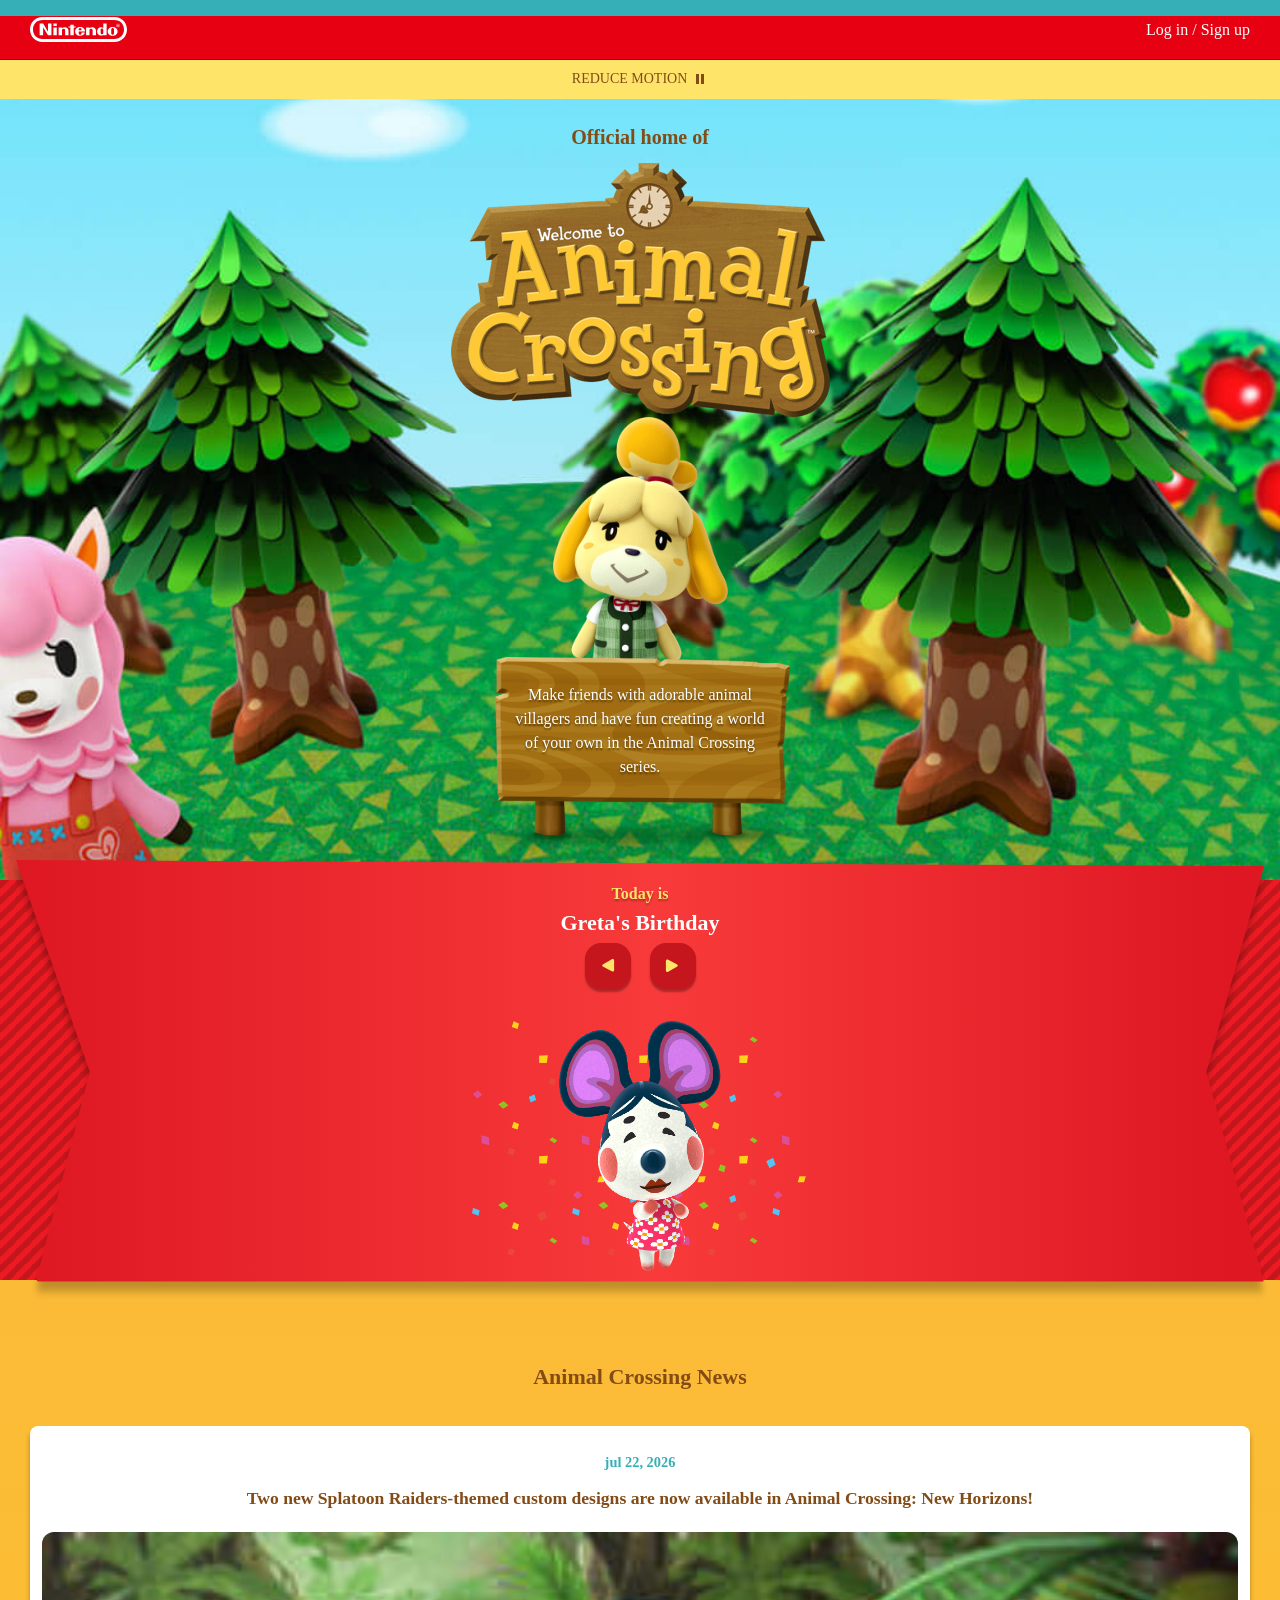
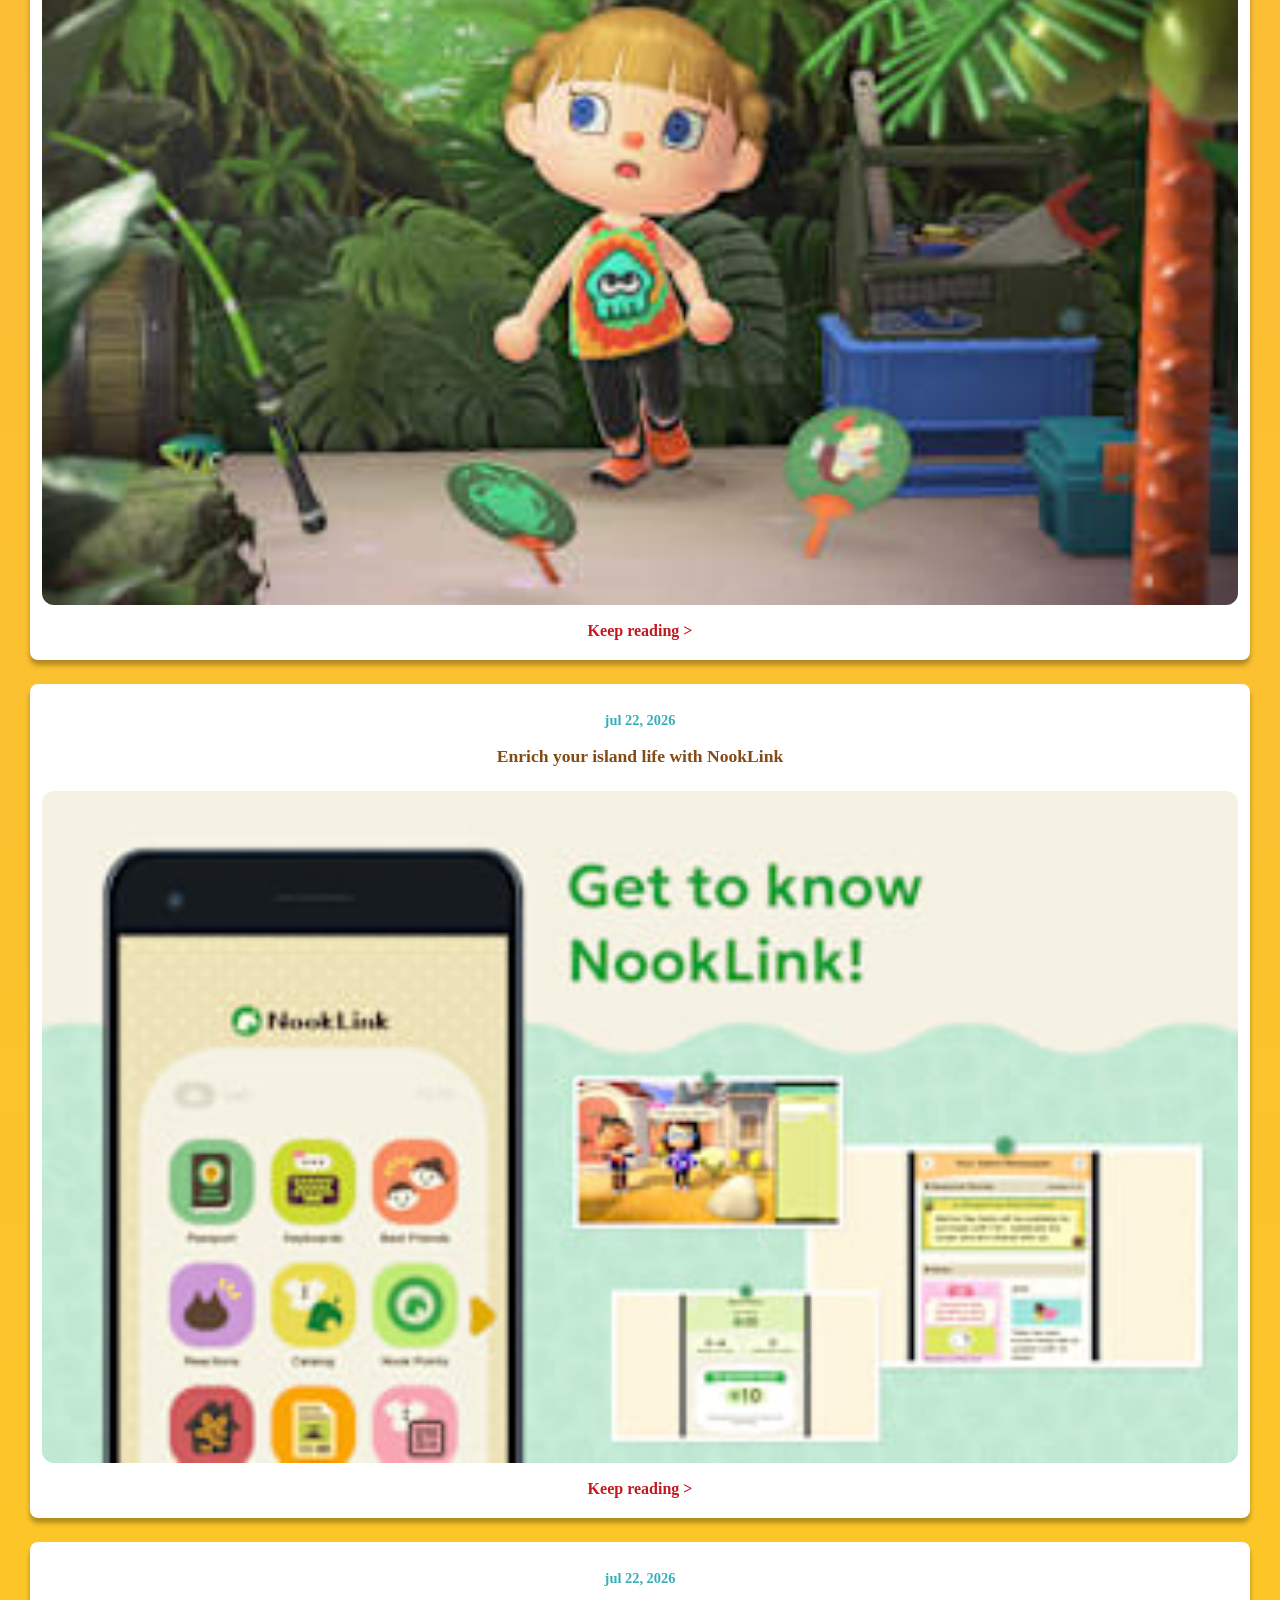
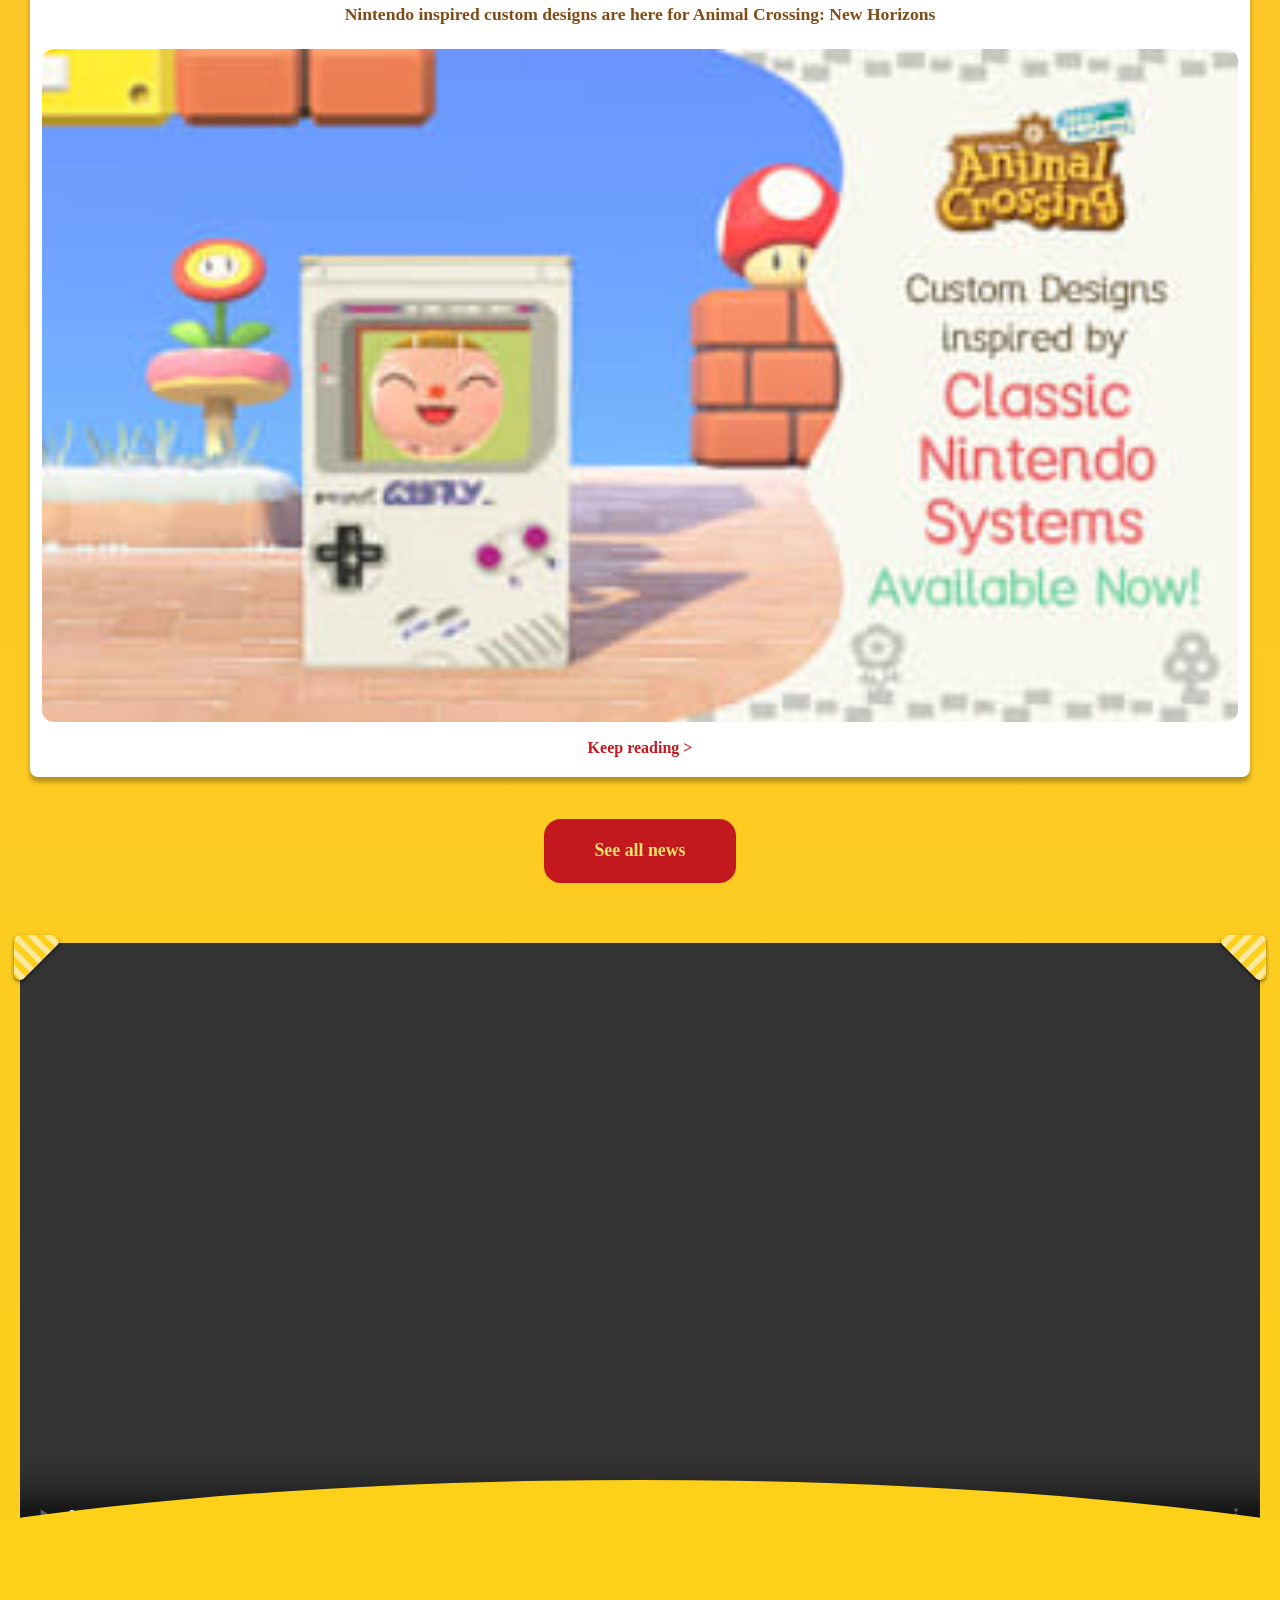
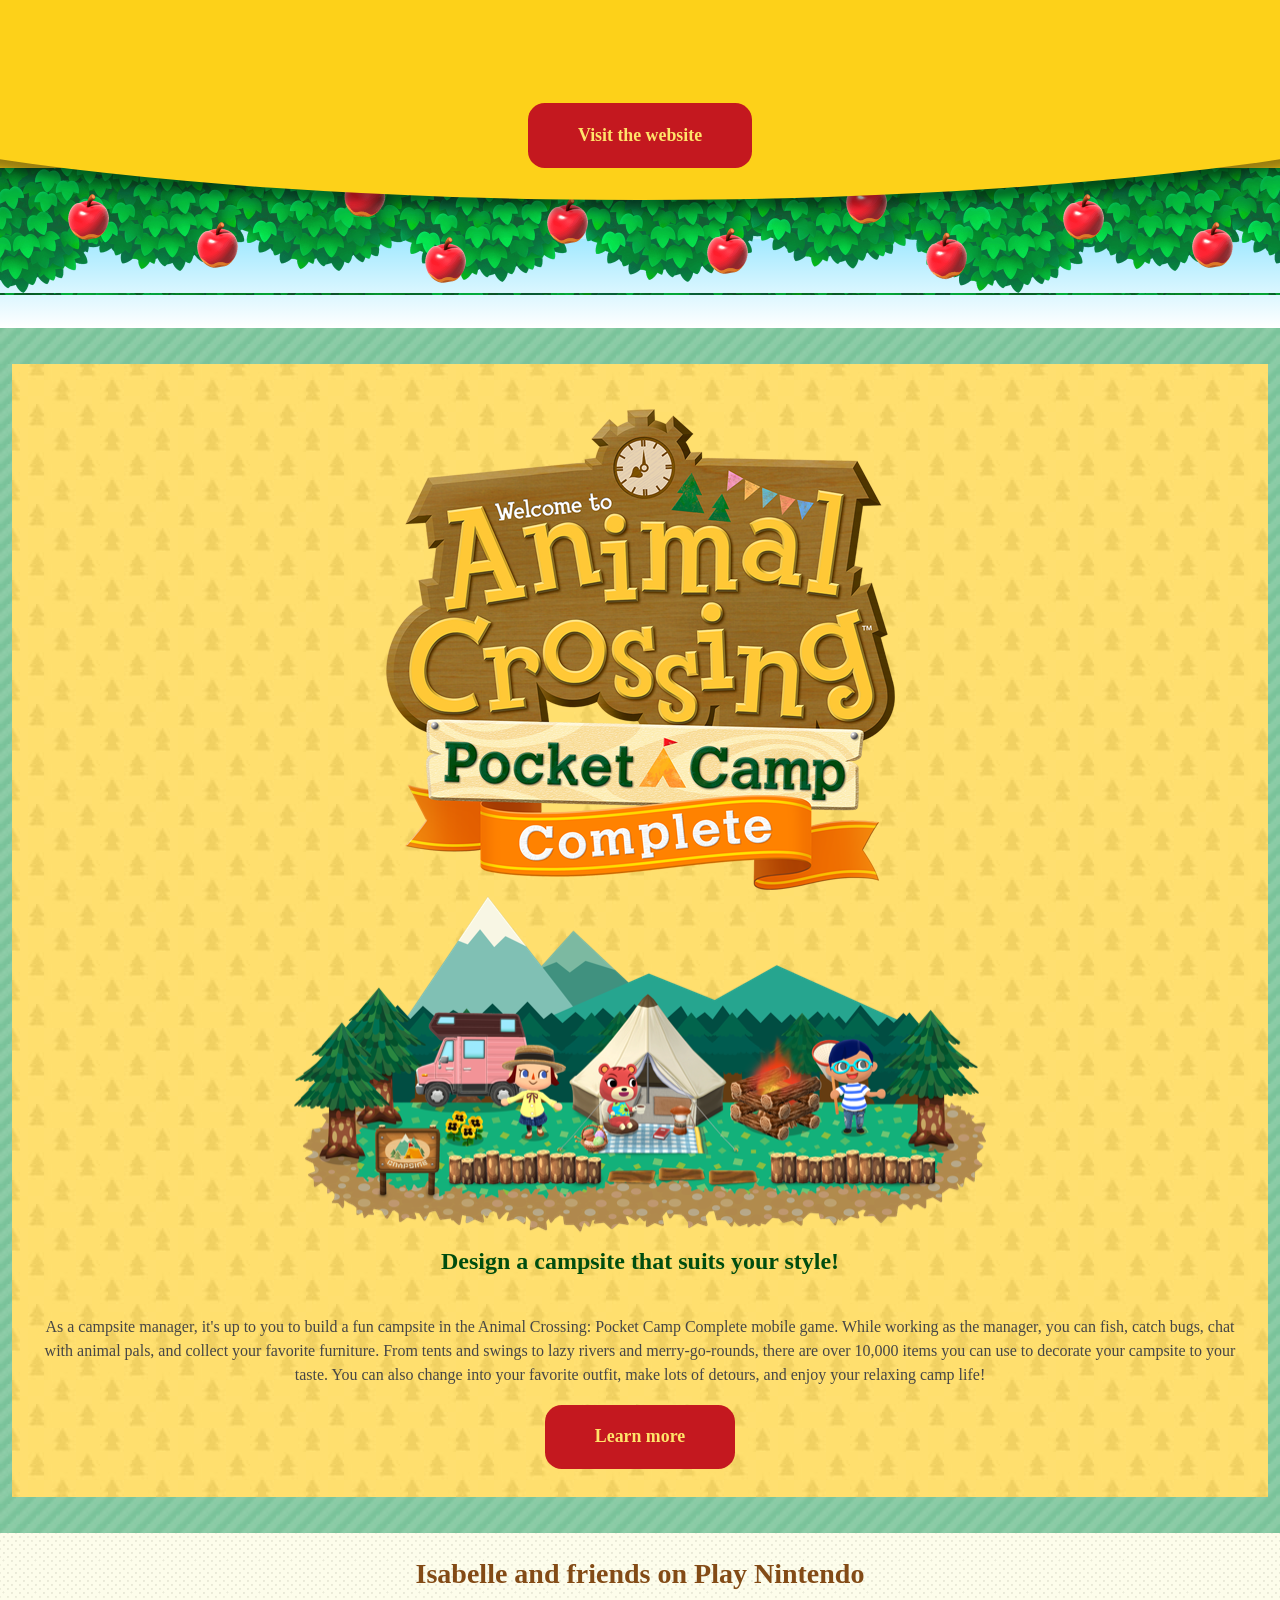
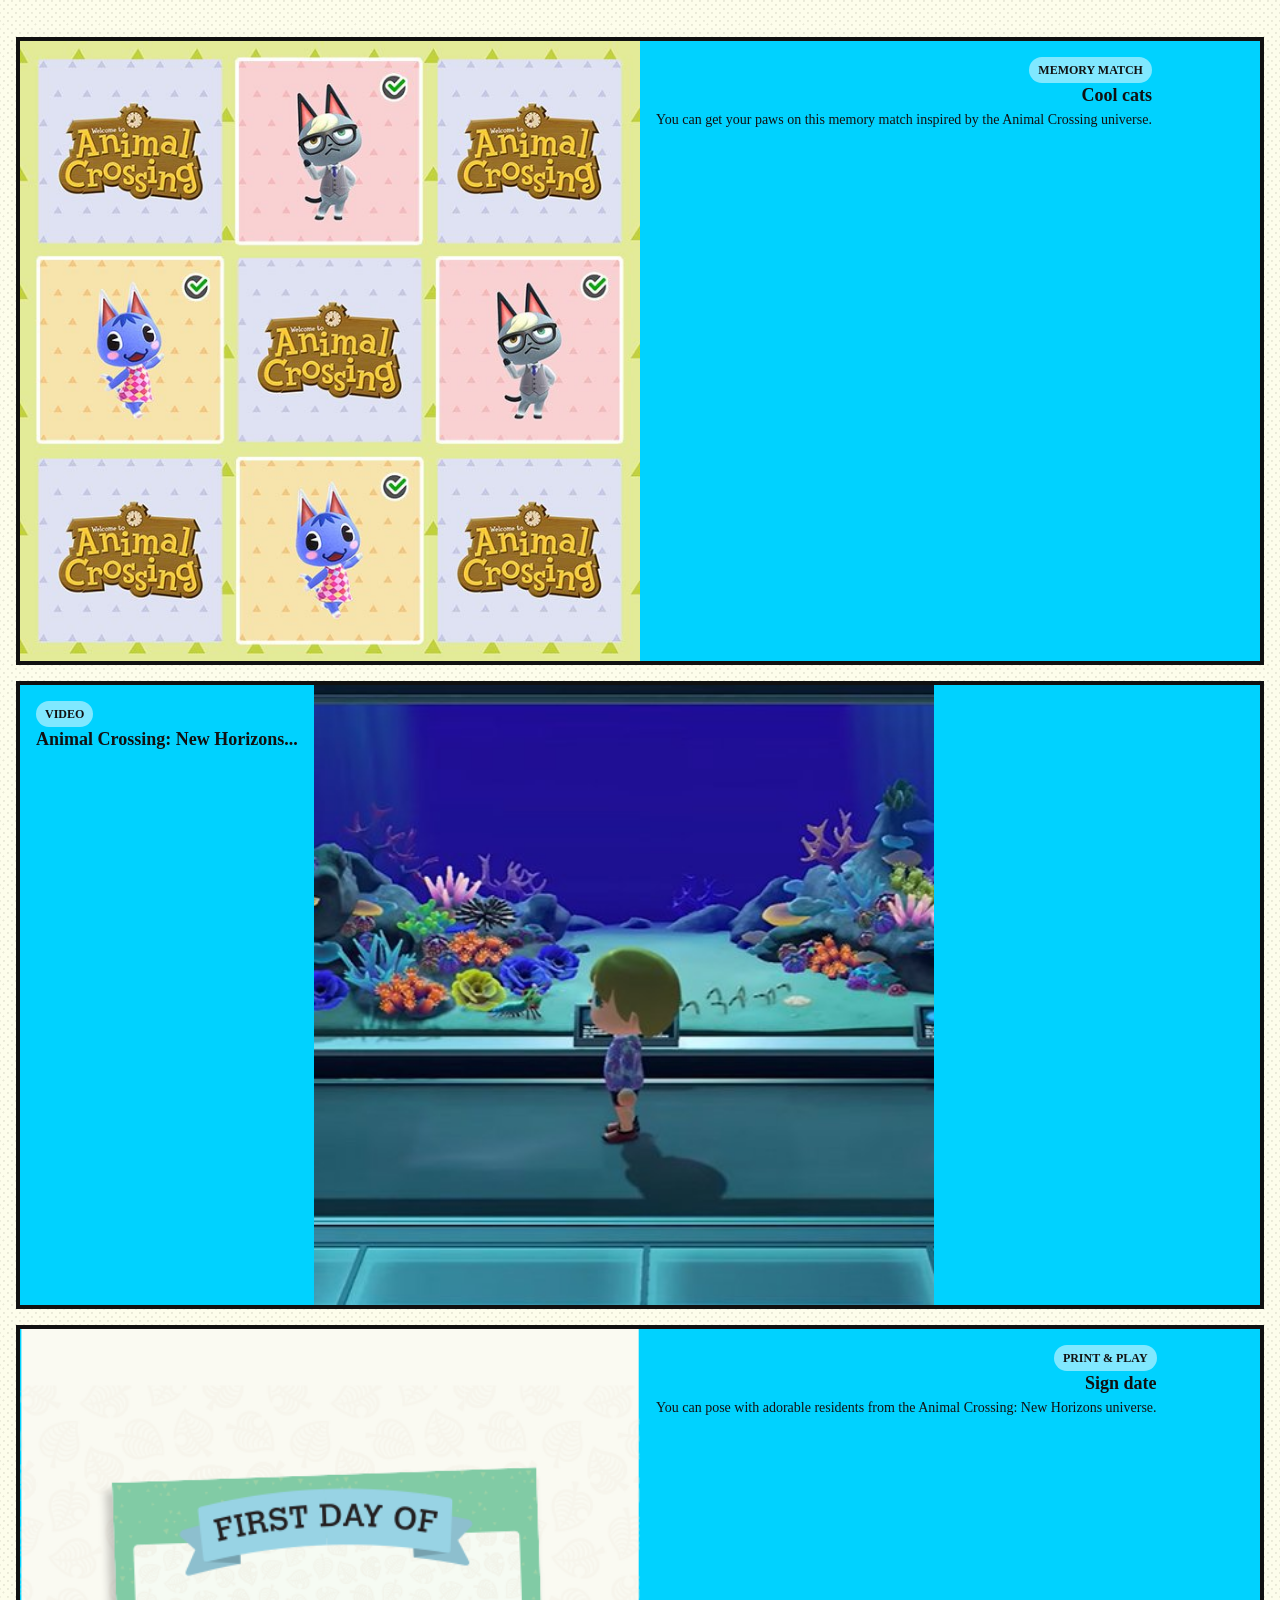
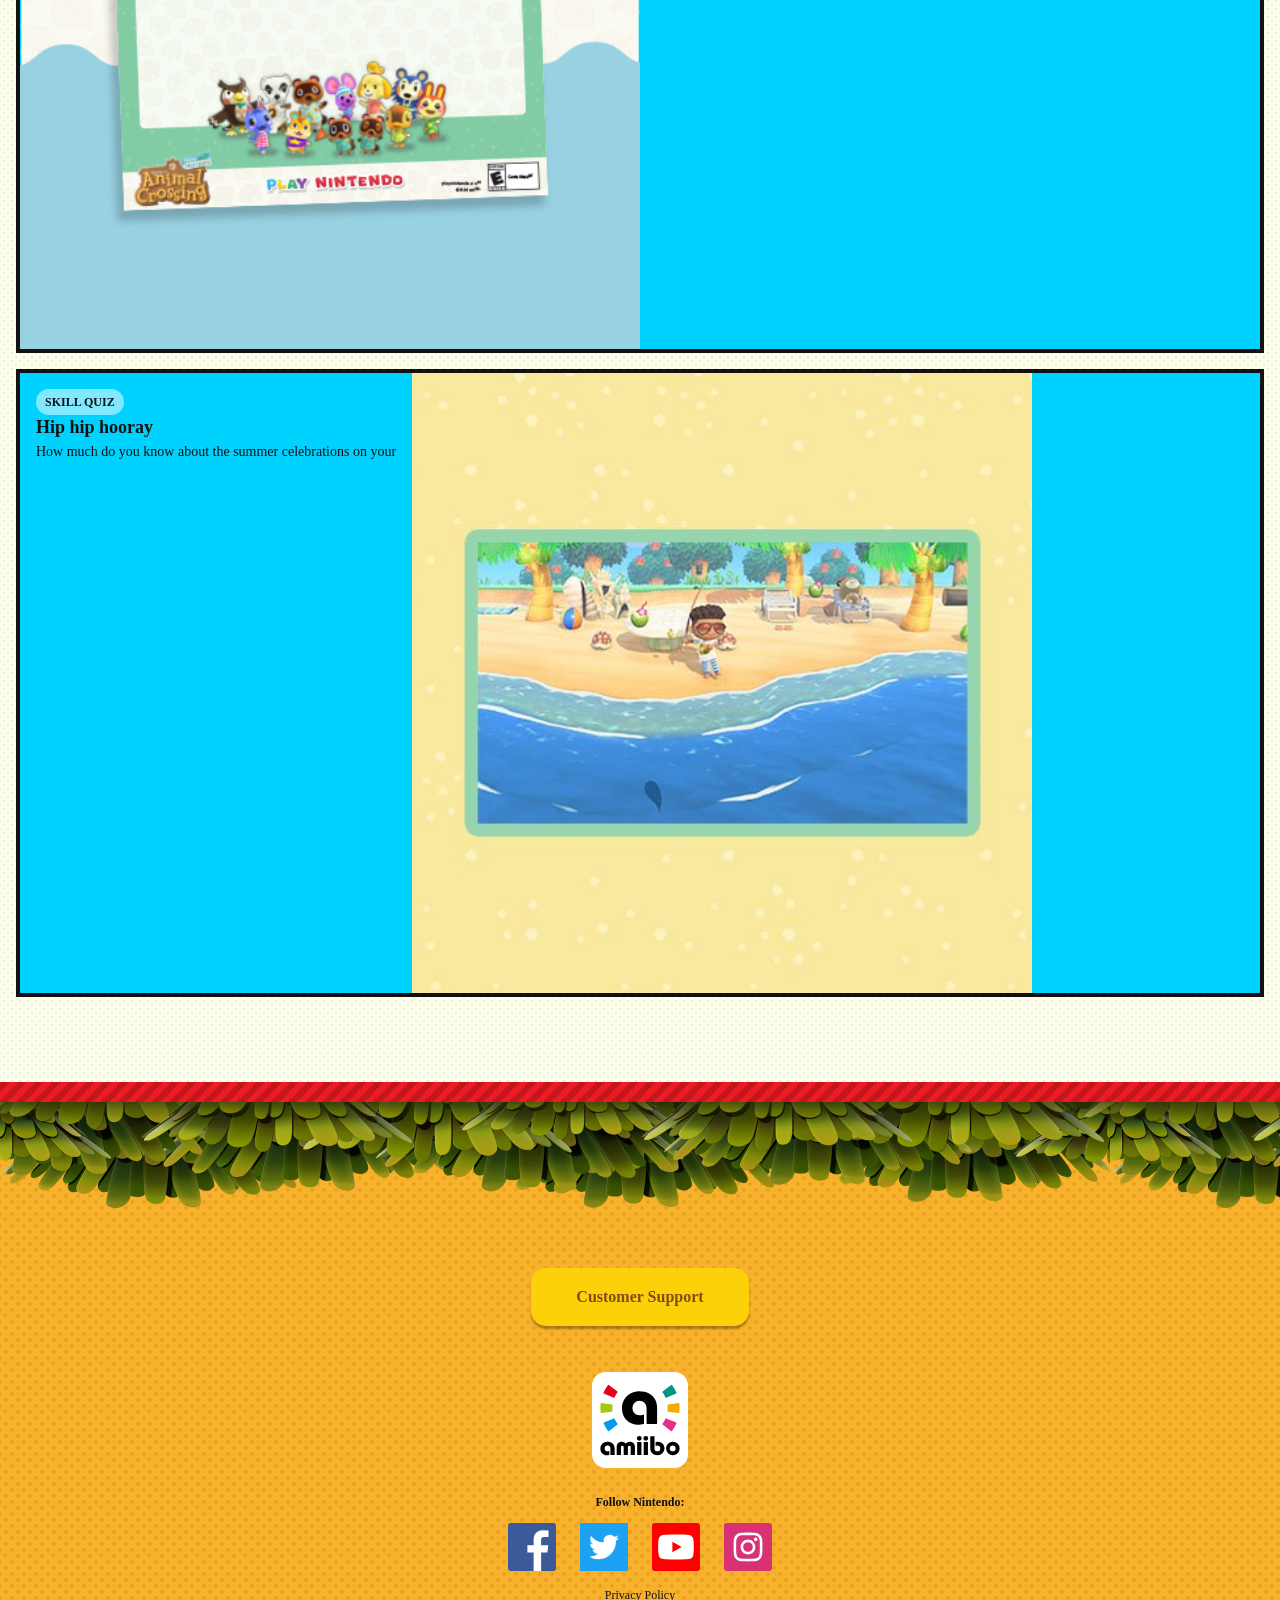
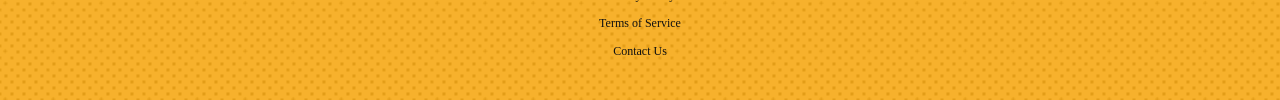
==== commit 6e014f94: "reduce motion button toegevoegd" ====
--- a/animalcrossing.html
+++ b/animalcrossing.html
@@ -10,7 +10,7 @@
     <link href="styles/fonts.css" rel="stylesheet">
     <link href="styles/var.css" rel="stylesheet">
     <link href="styles/reset.css" rel="stylesheet">
-
+    <script defer src="scripts/script.js"></script>
 </head>
 
 <body>
@@ -20,7 +20,19 @@
             <img src="images/animal-crossing/nintendo-racetrack.svg" alt="Animal Crossing Logo">
             <a href="">Log in / Sign up</a>
         </nav>
-        <div><span>Reduce motion</span><button></button></div>
+        <div><button id="reduceBtn"><span>Reduce motion</span><svg class="icon" width="8" height="10" aria-hidden="true">
+                    <g fill="currentColor" fill-rule="evenodd">
+                        <path d="M5 0H8V10H5z"></path>
+                        <path d="M0 0H3V10H0z"></path>
+                    </g>
+                </svg></button>
+            <button id="enableBtn"><span>Enable motion</span><svg class="icon" width="8" height="10" aria-hidden="true">
+                    <g fill="currentColor" fill-rule="evenodd">
+                        <path d="M5 0H8V10H5z"></path>
+                        <path d="M0 0H3V10H0z"></path>
+                    </g>
+                </svg></button>
+        </div>
 
 
         <!-- hero -->
@@ -212,7 +224,7 @@
 <footer>
     <div></div>
     <div>
-        <a>Customer Support</a>
+        <a href="https://www.youtube.com/watch?v=dQw4w9WgXcQ">Customer Support</a>
         <img src="/images/animal-crossing/logo-amiibo.svg" alt="">
 
         <span>Follow Nintendo:</span>
--- a/styles/animalcrossing.css
+++ b/styles/animalcrossing.css
@@ -1,6 +1,24 @@
-/* credits: https://scroll-driven-animations.style/demos/progress-bar/css/ */
+/* 
+credits: https://animalcrossing.nintendo.com/ 
+https://scroll-driven-animations.style/demos/progress-bar/css/ 
+https://css-tricks.com/almanac/properties/a/animation/
+*/
+
+/* begin blok https://scroll-driven-animations.style/demos/progress-bar/css/  */
 html {
 	scroll-timeline: --page-scroll block;
+}
+
+@media (prefers-reduced-motion: reduce) {
+  *,
+  *::before,
+  *::after, 
+  .paused {
+    animation-duration: 2s !important;
+    animation-iteration-count: 1 !important;
+    transition-duration: 0.01ms !important;
+    scroll-behavior: auto !important;
+  }
 }
 
 @keyframes grow-progress {
@@ -19,6 +37,8 @@
 	animation-timeline: --page-scroll;
     z-index: 5;
 }
+
+/* eind blok https://scroll-driven-animations.style/demos/progress-bar/css/ */
 
 body {
   font-family: "Arvo", serif;
@@ -43,7 +63,7 @@
 }
 
 h2 {
-  margin-bottom: 24px;
+  margin-bottom: 1.5em;
   font-size: 1.375rem;
   display: block;
   font-weight: 700;
@@ -68,10 +88,9 @@
   }
 }
 
-a:hover {
+a:hover, button:hover {
     cursor: pointer;
 }
-
 
 /****************/
 /*     nav    	*/
@@ -96,27 +115,38 @@
   width: 97px;
 }
 
+header > div:nth-of-type(1) {
+    background: var(--ac-link-txt-clr);
+    padding-block: .5em;
+    z-index: 4;
+    font-size: 0.875em;
+}
+
+header > div:nth-of-type(1) button {
+    display: inline-flex;
+    justify-content: center;
+    align-items: center;
+    position: relative;
+    gap: .6em;
+    text-transform: uppercase;
+}
+/* https://blog.pope.tech/2025/12/08/design-accessible-animation-and-movement/#implementing */
+@media (prefers-reduced-motion: {
+
+})
+
+
+
 @media (max-width: 768px) {
   header > nav img {
     height: 48px;
   }
 }
 
+
 /****************/
 /*   hero    	*/
 /****************/
-
-header > div:nth-of-type(1) {
-  background: var(--ac-link-txt-clr);
-  padding: 4px;
-  display: flex;
-  justify-content: center;
-  align-items: center;
-  position: relative;
-  z-index: 70;
-  text-transform: uppercase;
-  font-size: 0.875em;
-}
 
 header > div:nth-of-type(2) {
   background-image: url("../images/animal-crossing/hero-bg.jpg");
@@ -161,11 +191,11 @@
   background-image: url("../images/animal-crossing/sign_2x.png");
   background-size: 115% 100%;
   background-position: 50% 50%;
-  padding: 10px 25px 60px 25px;
+  padding: 0.625em 1.5625em 3.75em 1.5625em;
   line-height: 1.5em;
   color: #fff;
   width: 100%;
-  max-width: 300px;
+  max-width: 18.75em;
   text-shadow: 0 2px 2px rgba(0, 0, 0, 0.5);
   margin: 0 auto;
   margin-top: -5em;
@@ -302,21 +332,34 @@
   background-repeat: repeat;
 }
 
+@keyframes appear {
+    from {
+        opacity: 0;
+        transform: translate(-100px);
+    }
+    to {
+        opacity: 1;
+        transform: translate(0);
+    }
+}
+
 main > section div:nth-of-type(1) > article {
   background-color: white;
   margin: 0 1.875em 1.5em 1.875em;
-  padding: 24px 12px 15px 12px;
+  padding: 1.5em 0.75em 0.9375em 0.75em;
   border-radius: 0.5em;
   display: flex;
   text-align: center;
   box-shadow: 0 5px 5px 0 rgba(0, 0, 0, 0.3);
   font-weight: 700;
-  
-  &:hover, &:focus {
+
+  animation: appear 1s linear;
+}
+
+main > section div:nth-of-type(1) > article:hover,main > section div:nth-of-type(1) > article:focus {
     box-shadow: 0 0 0 6px #961115;
     border-radius: 12px;
     transform: scale(1.02)
-  }
 }
 
 main > section:nth-of-type(1) div:nth-of-type(1) > article time {
@@ -339,7 +382,7 @@
 main > section:nth-of-type(1) div:nth-of-type(1) > article a h3 {
   font-size: 1.1rem;
   line-height: 1.4;
-  margin-bottom: 20px;
+  margin-bottom: 1.25em;
 }
 
 main > section:nth-of-type(1) div:nth-of-type(1) > article a span {
@@ -407,7 +450,7 @@
     100% 0,
     0 100%,
     100% 100%;
-  background-size: 53px 53px;
+  background-size: 3.3125em 3.3125em;
   background-repeat: no-repeat;
   top: 0;
   bottom: 0;
@@ -433,9 +476,9 @@
 .foliage-cap::before {
   content: "";
   background-image: url("/images/animal-crossing/apple-border-top_2x.png");
-  background-size: 995px 125px;
-  height: 125px;
-  padding-top: 125px;
+  background-size: 995px 7.8125em;
+  height: 7.8125em;
+  padding-top: 7.8125em;
   padding-bottom: 0;
   z-index: 24;
   top: 0;
@@ -491,7 +534,7 @@
 }
 
 main > section:nth-of-type(2) img:nth-of-type(1) {
-  margin-bottom: -42px;
+  margin-bottom: -2.625em;
 }
 
 main > section:nth-of-type(2) p {
@@ -517,8 +560,8 @@
   position: relative;
   background-image: url("/images/animal-crossing/play-dots.png");
   background-color: var(--ac-play-bg-clr);
-  background-size: 32px 32px;
-  padding-block: 20px 85px;
+  background-size:2em 2em;
+  padding-block: 1.25em 5.3125em;
 
   h2 {
     font-size: 1.75rem;
@@ -529,7 +572,7 @@
     transition: transform 0.6s ease;
 }
 
-section:nth-of-type(3) li:hover {
+section:nth-of-type(3) li:hover, section:nth-of-type(3) li:focus {
     transform: translateY(-.5em);
     border: solid .4em var(--ac-hover);
     background-color: var(--primary-clr);
@@ -634,13 +677,13 @@
 
 footer {
   background: url("/images/animal-crossing/footer-dots.png") #f7aa18;
-  background-size: 48px 48px;
-  padding: 170px 0 20px;
+  background-size: 3em 3em;
+  padding: 10.625em 0 1.25em;
   position: relative;
   z-index: 5;
 
   > div > img {
-    margin-top: 46px;
+    margin-top: 2.875em;
     height: 6em;
   }
 
@@ -659,15 +702,15 @@
   background-color: var(--ac-footer-btn-clr);
   color: var(--ac-secondary-txt-clr);
   font-size: 1rem;
-  padding: 15px 45px;
-  font-weight: 700;
-  border-radius: 15px;
+  padding: 0.9375em 2.8125em;
+  font-weight: 700;
+  border-radius: 0.9375em;
   box-shadow: 0 3px 2px 0 rgba(0, 0, 0, 0.3);
   margin: 0 auto;
-  &:hover, &:focus {
-    background-color: var(--ac-footer-btn-hover);
-    border: solid .3em var(--ac-hover);
-    box-shadow:none;
+    &:hover, &:focus {
+        background-color: var(--ac-footer-btn-hover);
+        border: solid .3em var(--ac-hover);
+        box-shadow:none;
 
   }
 }
@@ -691,7 +734,7 @@
   background-size: 17px auto;
   content: "";
   display: block;
-  height: 20px;
+  height: 1.25em;
   position: relative;
 }
 
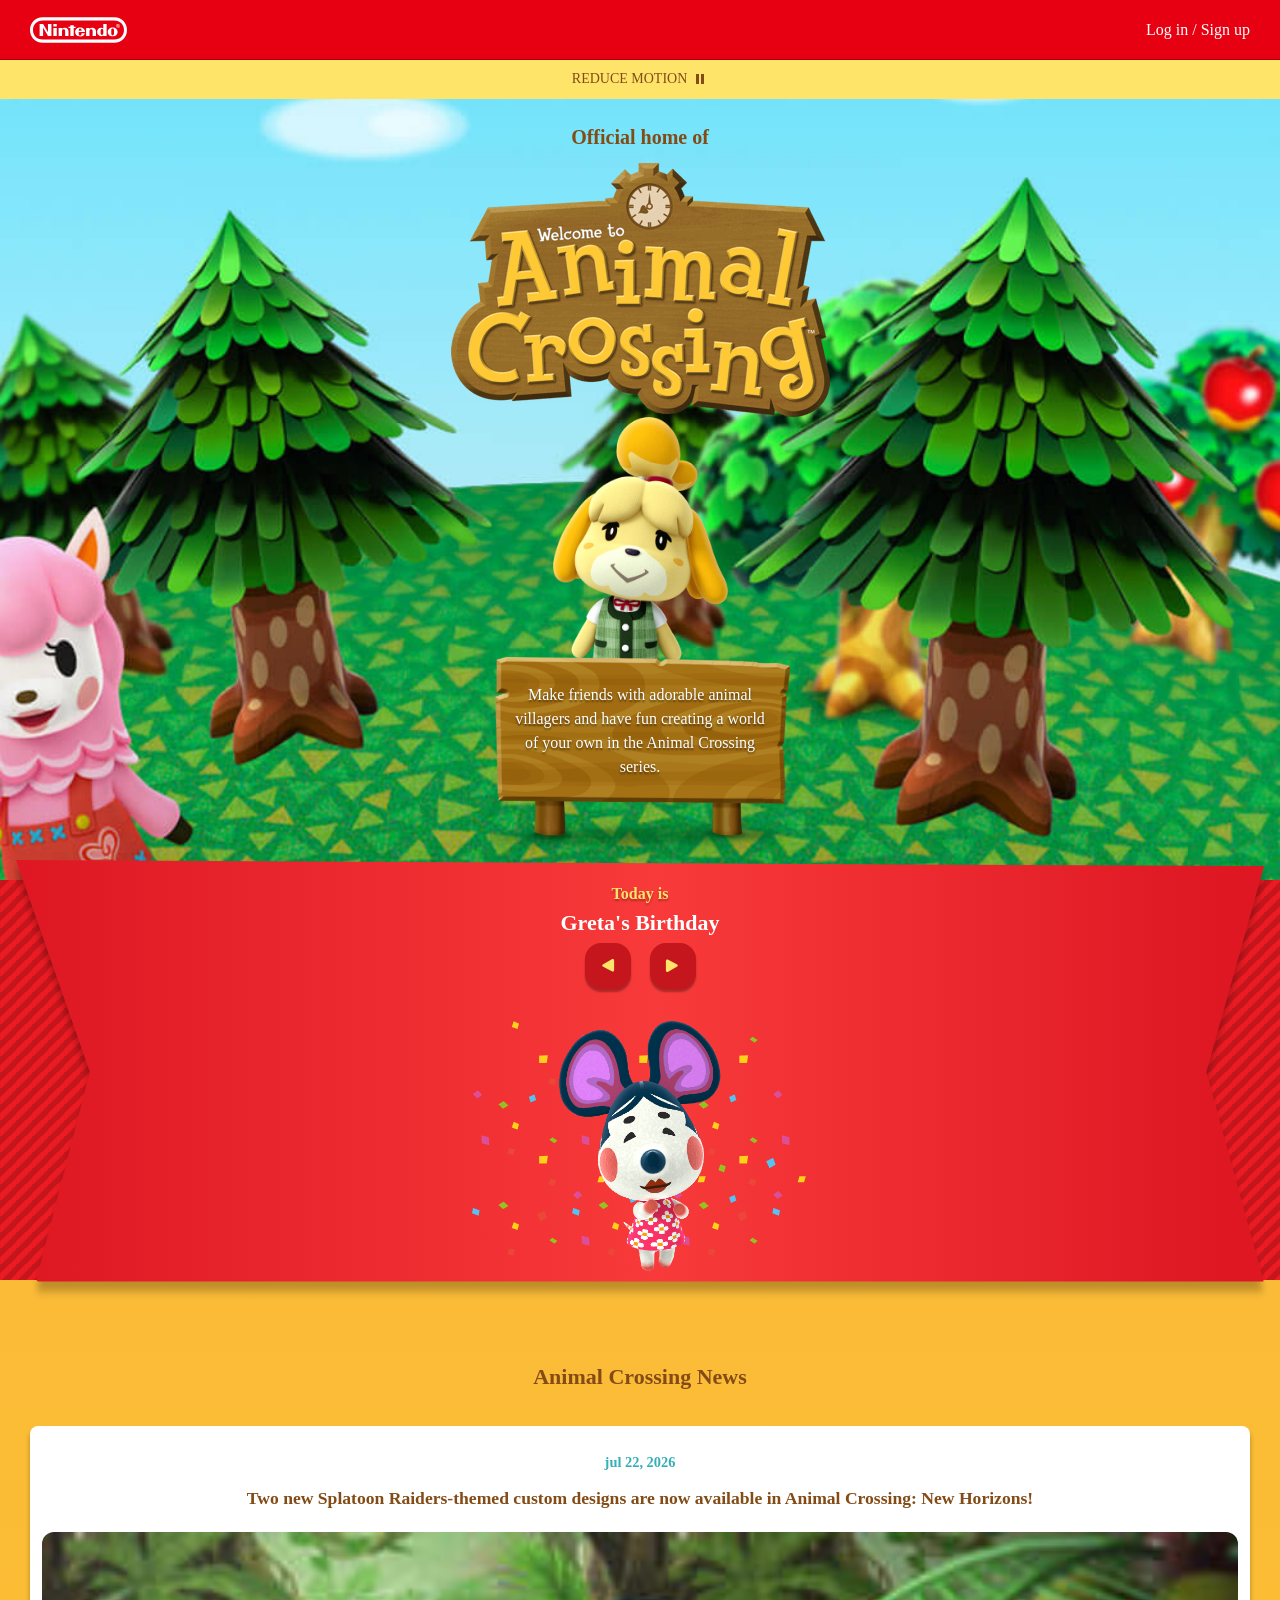
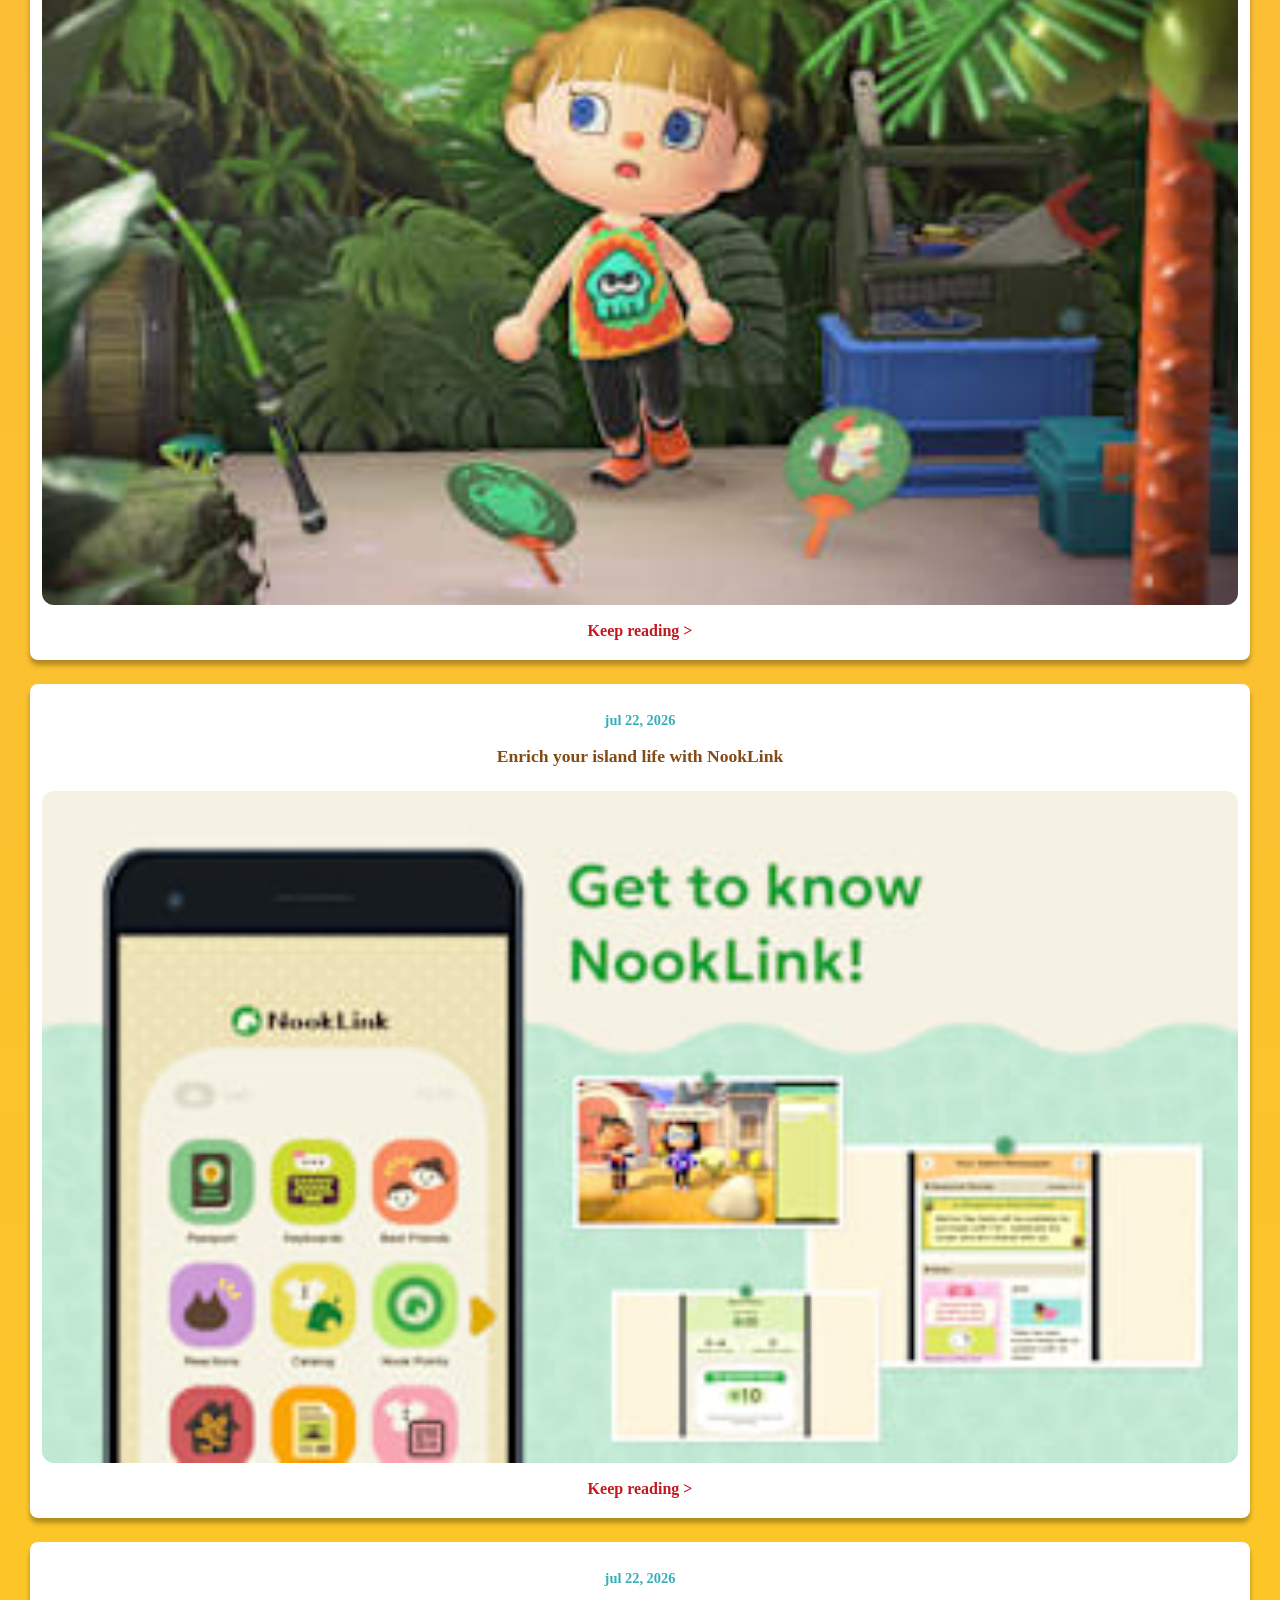
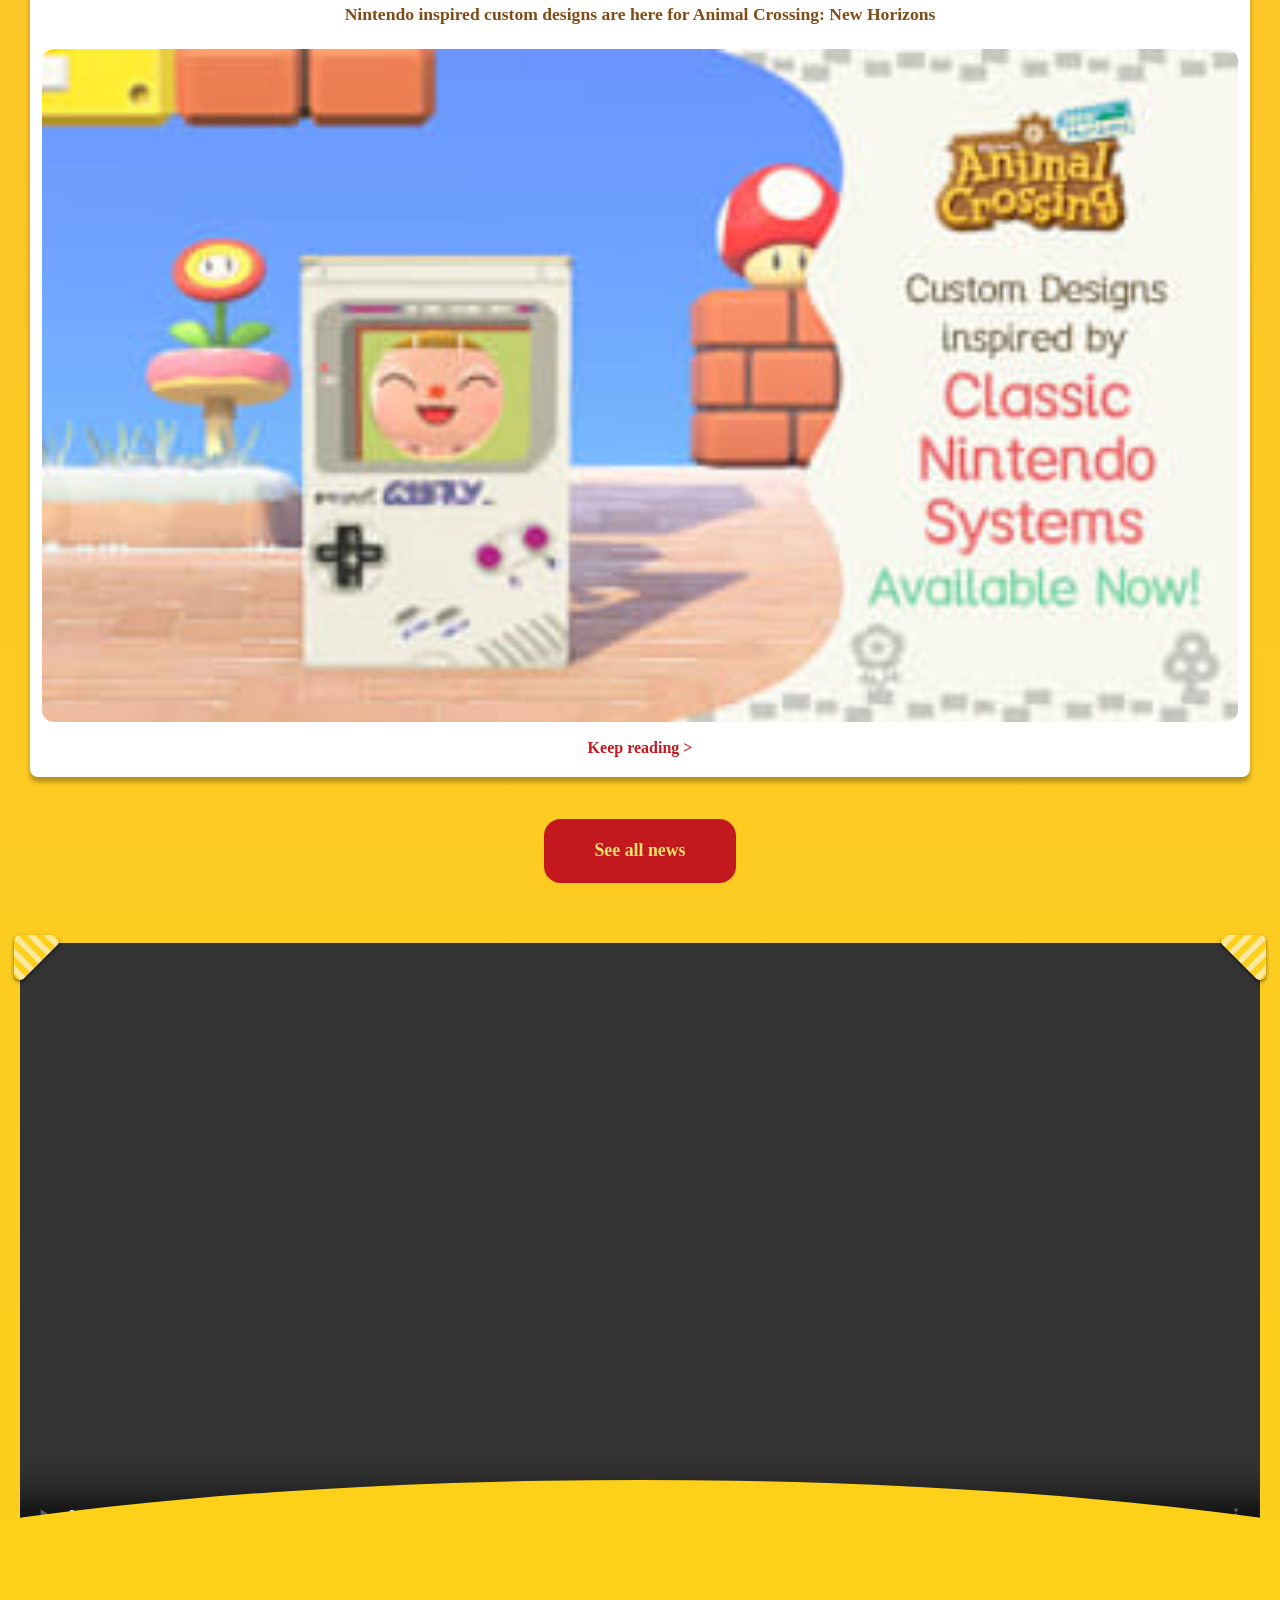
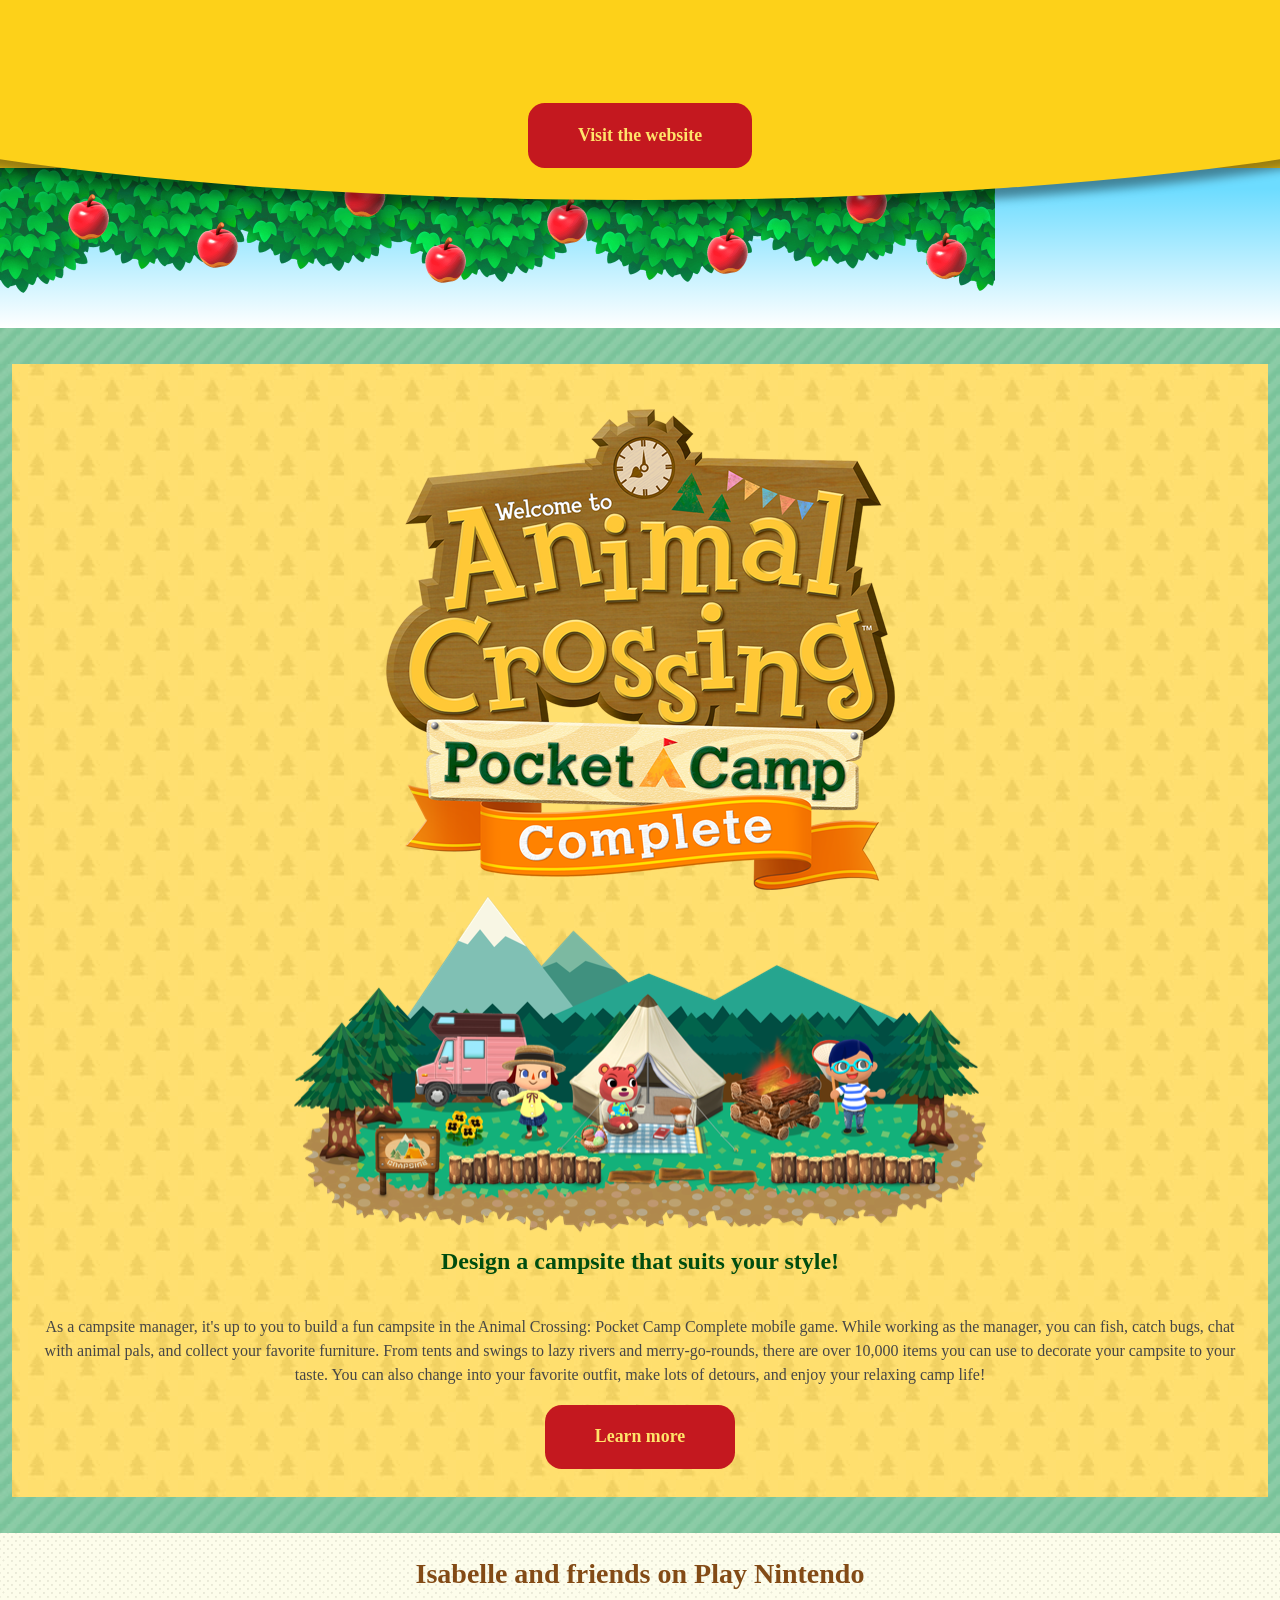
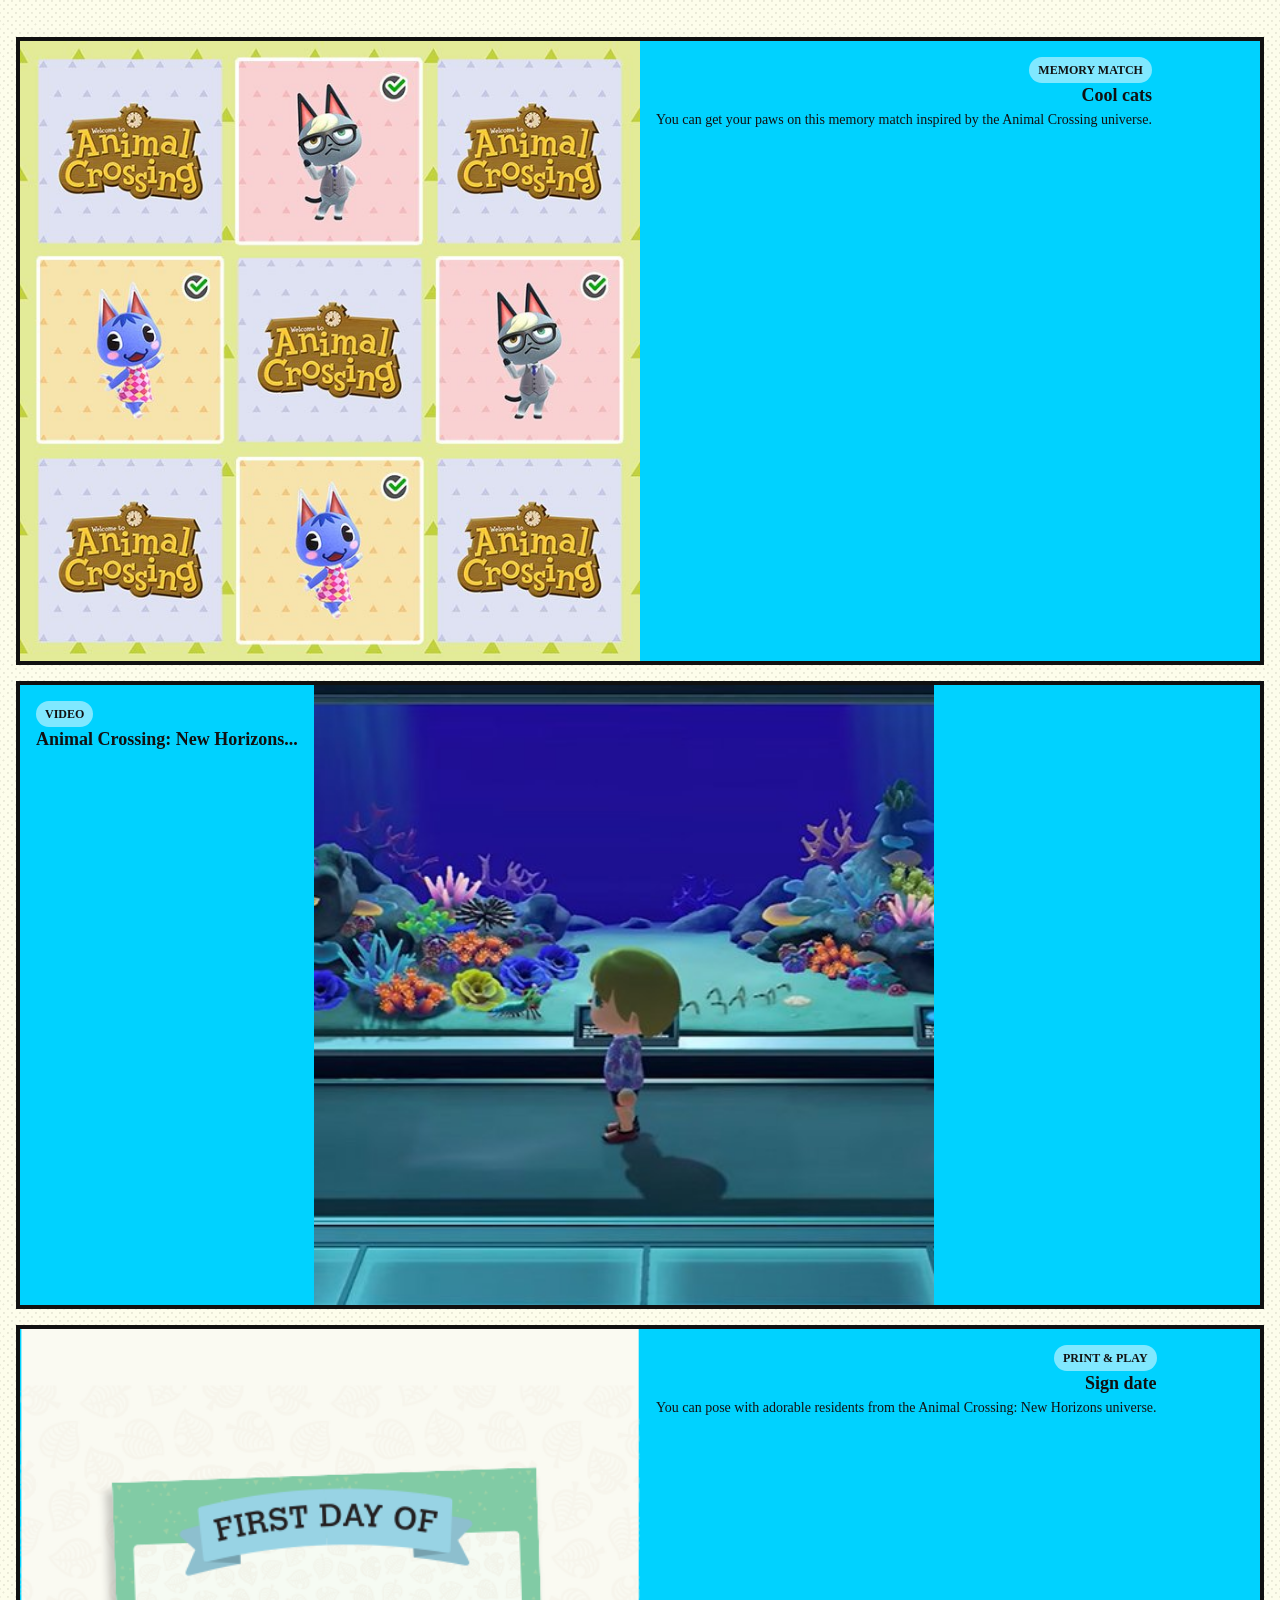
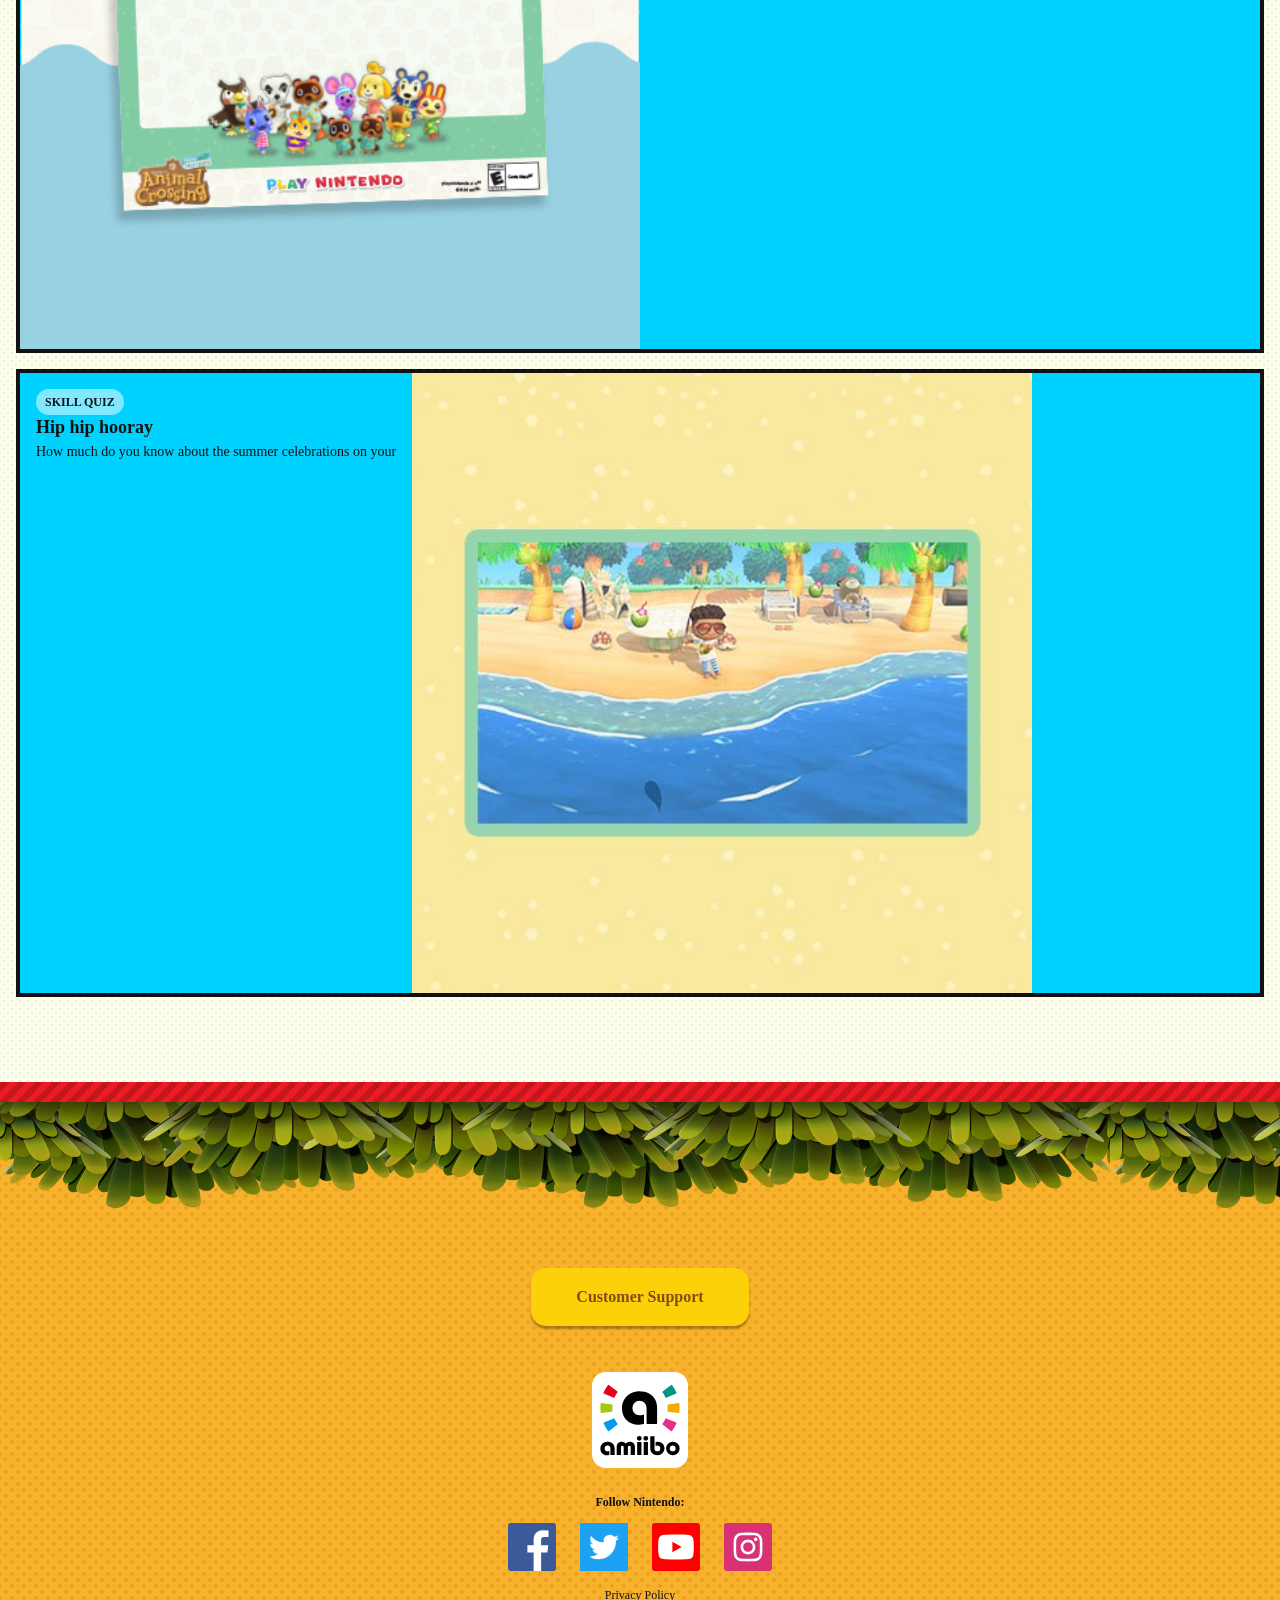
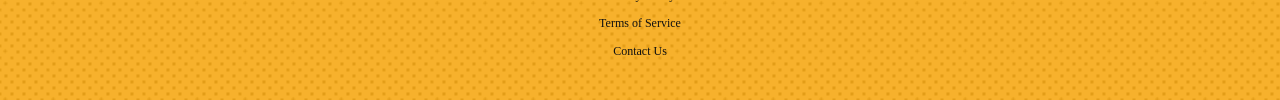
==== commit a070e777: "video fix + dark mode" ====
--- a/animalcrossing.html
+++ b/animalcrossing.html
@@ -1,159 +1,226 @@
-<!DOCTYPE html>
+<!doctype html>
 <html lang="en">
-
-<head>
-    <meta charset="UTF-8">
-    <meta name="viewport" content="width=device-width, initial-scale=1.0">
+  <head>
+    <meta charset="UTF-8" />
+    <meta name="viewport" content="width=device-width, initial-scale=1.0" />
     <title>Animal Crossing</title>
     <!-- css -->
-    <link href="styles/animalcrossing.css" rel="stylesheet">
-    <link href="styles/fonts.css" rel="stylesheet">
-    <link href="styles/var.css" rel="stylesheet">
-    <link href="styles/reset.css" rel="stylesheet">
+    <link href="styles/animalcrossing.css" rel="stylesheet" />
+    <link href="styles/fonts.css" rel="stylesheet" />
+    <link href="styles/var.css" rel="stylesheet" />
+    <link href="styles/reset.css" rel="stylesheet" />
     <script defer src="scripts/script.js"></script>
-</head>
-
-<body>
+  </head>
+
+  <body>
     <div id="progress"></div>
     <header>
-        <nav>
-            <img src="images/animal-crossing/nintendo-racetrack.svg" alt="Animal Crossing Logo">
-            <a href="">Log in / Sign up</a>
-        </nav>
-        <div><button id="reduceBtn"><span>Reduce motion</span><svg class="icon" width="8" height="10" aria-hidden="true">
-                    <g fill="currentColor" fill-rule="evenodd">
-                        <path d="M5 0H8V10H5z"></path>
-                        <path d="M0 0H3V10H0z"></path>
-                    </g>
-                </svg></button>
-            <button id="enableBtn"><span>Enable motion</span><svg class="icon" width="8" height="10" aria-hidden="true">
-                    <g fill="currentColor" fill-rule="evenodd">
-                        <path d="M5 0H8V10H5z"></path>
-                        <path d="M0 0H3V10H0z"></path>
-                    </g>
-                </svg></button>
-        </div>
-
-
-        <!-- hero -->
-        <div>
-            <h1 class="visually-hidden">Animal Crossing</h1>
-            <span>Official home of</span>
-            <img src="images/animal-crossing/logo.png" alt="Brown Animal Crossing Logo with yellow text: " Welcome to
-                Animal Crossing" with a clock on top">
-            <img src="images/animal-crossing/isabelle_2x.png">
-            <div>
-                <p>Make friends with adorable animal villagers and have fun creating a world of your own in the Animal
-                    Crossing series.</p>
-            </div>
-        </div>
-
-
-        <!-- birthday -->
-        <div>
-            <div>
-                <p>Today is</p>
-                <p>Greta's Birthday</p>
-                <nav>
-                    <button><span class="visually-hidden">Go to previous day's birthday
-                            character.</span></button>
-                    <button><span class="visually-hidden">Go to next day's birthday character.</span></button>
-                </nav>
-                <div>
-                    <div></div>
-                    <img src="images/animal-crossing/CTRP_EAA_NPC-mus16_1_R_ad.png" alt="">
-                </div>
-            </div>
-        </div>
+      <nav aria-label="Main navigation">
+        <img
+          src="images/animal-crossing/nintendo-racetrack.svg"
+          alt="Animal Crossing Logo that says Welcome to Animal Crossing"
+        />
+        <a href="">Log in / Sign up</a>
+      </nav>
+      <div>
+        <button id="reduceBtn">
+          <span>Reduce motion</span
+          ><svg class="icon" width="8" height="10" aria-hidden="true">
+            <g fill="currentColor" fill-rule="evenodd">
+              <path d="M5 0H8V10H5z"></path>
+              <path d="M0 0H3V10H0z"></path>
+            </g>
+          </svg>
+        </button>
+        <button id="enableBtn">
+          <span>Enable motion</span
+          ><svg class="icon" width="8" height="10" aria-hidden="true">
+            <path
+              fill="currentColor"
+              fill-rule="evenodd"
+              d="M0 2.7C0 1.184 1.103.568 2.46 1.32l4.535 2.513c1.358.753 1.338 1.932-.05 2.635L2.51 8.718C1.123 9.423 0 8.762 0 7.25V2.7z"
+            ></path>
+          </svg>
+        </button>
+      </div>
+
+      <!-- hero -->
+      <div>
+        <h1 class="visually-hidden">Animal Crossing</h1>
+        <span>Official home of</span>
+        <img
+          src="images/animal-crossing/logo.png"
+          alt="Brown Animal Crossing Logo with yellow text: Welcome to
+                Animal Crossing"
+        />
+        <img
+          src="images/animal-crossing/isabelle_2x.png"
+          alt="image of the character Isabelle, a yellow dog wearing a green outfit"
+        />
+        <div>
+          <p>
+            Make friends with adorable animal villagers and have fun creating a
+            world of your own in the Animal Crossing series.
+          </p>
+        </div>
+      </div>
+
+      <!-- birthday -->
+      <div>
+        <div>
+          <p>Today is</p>
+          <p>Greta's Birthday</p>
+          <nav aria-label="Birthday navigation">
+            <button>
+              <span class="visually-hidden"
+                >Go to previous day's birthday character.</span
+              >
+            </button>
+            <button>
+              <span class="visually-hidden"
+                >Go to next day's birthday character.</span
+              >
+            </button>
+          </nav>
+          <div>
+            <div></div>
+            <img
+              src="images/animal-crossing/CTRP_EAA_NPC-mus16_1_R_ad.png"
+              alt="Art of Greta"
+            />
+          </div>
+        </div>
+      </div>
     </header>
     <main>
-
-
-        <!-- news -->
-        <section>
-            <div>
-                <div></div>
-                <h2>Animal Crossing News</h2>
-                <article>
-                    <a href="https://www.youtube.com/watch?v=dQw4w9WgXcQ">
-                        <time>jul 22, 2026</time>
-                        <h3>Two new Splatoon Raiders-themed custom designs are now available in Animal Crossing: New
-                            Horizons!</h3>
-                        <img src="images/animal-crossing/news_1.jpg"
-                            alt="image of a playable character wearing a Splatoon Raiders shirt">
-                        <span>Keep reading ></span>
-                    </a>
-                </article>
-                <article>
-                    <a href="https://www.youtube.com/watch?v=dQw4w9WgXcQ">
-                        <time>jul 22, 2026</time>
-                        <h3>Enrich your island life with NookLink</h3>
-                        <img src="images/animal-crossing/news_2.jpg"
-                            alt="image showing the NookLink app with the text 'Get to know NookLink!'">
-                        <span>Keep reading ></span>
-                    </a>
-                </article>
-                <article>
-                    <a href="https://www.youtube.com/watch?v=dQw4w9WgXcQ">
-                        <time>jul 22, 2026</time>
-                        <h3>Nintendo inspired custom designs are here for Animal Crossing: New Horizons</h3>
-                        <img src="images/animal-crossing/news_3.jpg"
-                            alt="image showing the the Nintendo inspired costume for the playable character. Available">
-                        <span>Keep reading ></span>
-                    </a>
-                </article>
-                <a href="https://www.youtube.com/watch?v=dQw4w9WgXcQ">See all news</a>
-            </div>
-
-
-            <!-- switch 2 promo video-->
-
-            <div>
-                <div class="fancy-border">
-                    <video width="400" controls>
-                        <source src="mov_bbb.mp4" type="video/mp4">
-                        <source src="mov_bbb.ogg" type="video/ogg">
-                        Your browser does not support HTML video.
-                    </video>
-                </div>
-                <h3><a href="https://www.youtube.com/watch?v=dQw4w9WgXcQ">Animal
-                        Crossing: New Horizons and Animal Crossing: New Horizons - Nintendo Switch 2 Edition</a></h3>
-                <p>Whether you're just getting the lay of the land or revisiting your island paradise,
-                    there are new surprises to discover in the most recent update coming to the game!
-                    Decorate guest rooms at the resort hotel, create and build in a dream space on Slumber Island,
-                    and more.
-                    Plus, the Animal Crossing: New Horizons – Nintendo Switch 2 Edition is coming soon!</p>
-                <a href="https://www.youtube.com/watch?v=dQw4w9WgXcQ">Visit the website</a>
-            </div>
-            <div class="foliage-cap">
-            </div>
-            <!-- <div></div> -->
-        </section>
-
-
-        <!-- pocket camp section -->
-        <section>
-            <div>
-                <img src="images/animal-crossing/logo-pocket-camp-complete-2x.png"
-                    alt="Logo with the text Animal Crossing Pocket Camp Complete">
-                <img src="images/animal-crossing/pocket-camp-art-2x.png"
-                    alt="Illustration of the Animal Crossing: Pocket Camp campsite with two smiling playable characters">
-                <h2>Design a campsite that suits your style!</h2>
-                <p>As a campsite manager, it's up to you to build a fun campsite in the Animal Crossing: Pocket Camp
-                    Complete mobile game.
-                    While working as the manager, you can fish, catch bugs, chat with animal pals, and collect your
-                    favorite furniture.
-                    From tents and swings to lazy rivers and merry-go-rounds, there are over 10,000 items you can use to
-                    decorate your campsite to your taste.
-                    You can also change into your favorite outfit, make lots of detours, and enjoy your relaxing camp
-                    life!</p>
-                <a href="https://www.youtube.com/watch?v=dQw4w9WgXcQ">Learn more</a>
-            </div>
-        </section>
-
-
-        <!-- Amiibo section -->
-        <!-- <section>
+      <!-- news -->
+      <section>
+        <div>
+          <div></div>
+          <h2>Animal Crossing News</h2>
+          <article>
+            <a href="https://www.youtube.com/watch?v=dQw4w9WgXcQ">
+              <time datetime="2026-07-22">jul 22, 2026</time>
+              <h3>
+                Two new Splatoon Raiders-themed custom designs are now available
+                in Animal Crossing: New Horizons!
+              </h3>
+              <img
+                src="images/animal-crossing/news_1.jpg"
+                alt="image of a playable character wearing a Splatoon Raiders shirt"
+              />
+              <span>Keep reading ></span>
+            </a>
+          </article>
+          <article>
+            <a
+              aria-label="Read more about New Animal Crossing news"
+              href="https://www.youtube.com/watch?v=dQw4w9WgXcQ"
+            >
+              <time datetime="2026-07-22">jul 22, 2026</time>
+              <h3>Enrich your island life with NookLink</h3>
+              <img
+                src="images/animal-crossing/news_2.jpg"
+                alt="image showing the NookLink app with the text 'Get to know NookLink!'"
+              />
+              <span>Keep reading ></span>
+            </a>
+          </article>
+          <article>
+            <a
+              aria-label="Read more about New Animal Crossing news"
+              href="https://www.youtube.com/watch?v=dQw4w9WgXcQ"
+            >
+              <time datetime="2026-07-22">jul 22, 2026</time>
+              <h3>
+                Nintendo inspired custom designs are here for Animal Crossing:
+                New Horizons
+              </h3>
+              <img
+                src="images/animal-crossing/news_3.jpg"
+                alt="image saying Custom Designs inspired by Classic Nintendo Systems Available Now!"
+              />
+              <span>Keep reading ></span>
+            </a>
+          </article>
+          <a
+            aria-label="Link to all New Animal Crossing news"
+            href="https://www.youtube.com/watch?v=dQw4w9WgXcQ"
+            >See all news</a
+          >
+        </div>
+
+        <!-- switch 2 promo video-->
+
+        <div>
+          <div class="fancy-border">
+            
+              <video src="/images/mov_bbb.mp4" controls aria-describedby="video-description">
+                <source src="mov_bbb.mp4" type="video/mp4" />
+
+                <track
+                  kind="captions"
+                  src="captions-en.vtt"
+                  srclang="en"
+                  label="English"
+                  default
+                />
+
+                Your browser does not support the HTML video element.
+              </video>
+
+              
+          </div>
+          <h3>
+            <a href="https://www.youtube.com/watch?v=dQw4w9WgXcQ"
+              >Animal Crossing: New Horizons and Animal Crossing: New Horizons -
+              Nintendo Switch 2 Edition</a
+            >
+          </h3>
+          <p>
+            Whether you're just getting the lay of the land or revisiting your
+            island paradise, there are new surprises to discover in the most
+            recent update coming to the game! Decorate guest rooms at the resort
+            hotel, create and build in a dream space on Slumber Island, and
+            more. Plus, the Animal Crossing: New Horizons – Nintendo Switch 2
+            Edition is coming soon!
+          </p>
+          <a href="https://www.youtube.com/watch?v=dQw4w9WgXcQ"
+            >Visit the website</a
+          >
+        </div>
+        <div class="foliage-cap"></div>
+        <!-- <div></div> -->
+      </section>
+
+      <!-- pocket camp section -->
+      <section>
+        <div>
+          <img
+            src="images/animal-crossing/logo-pocket-camp-complete-2x.png"
+            alt="Logo with the text Animal Crossing Pocket Camp Complete"
+          />
+          <img
+            src="images/animal-crossing/pocket-camp-art-2x.png"
+            alt="Illustration of the Animal Crossing: Pocket Camp campsite with two smiling playable characters"
+          />
+          <h2>Design a campsite that suits your style!</h2>
+          <p>
+            As a campsite manager, it's up to you to build a fun campsite in the
+            Animal Crossing: Pocket Camp Complete mobile game. While working as
+            the manager, you can fish, catch bugs, chat with animal pals, and
+            collect your favorite furniture. From tents and swings to lazy
+            rivers and merry-go-rounds, there are over 10,000 items you can use
+            to decorate your campsite to your taste. You can also change into
+            your favorite outfit, make lots of detours, and enjoy your relaxing
+            camp life!
+          </p>
+          <a href="https://www.youtube.com/watch?v=dQw4w9WgXcQ">Learn more</a>
+        </div>
+      </section>
+
+      <!-- Amiibo section -->
+      <!-- <section>
             <h2>Featured</h23>
                 <ul>
                     <li>
@@ -179,72 +246,114 @@
                 </ul>
         </section> -->
 
-
-        <!-- Play Nintendo -->
-        <section>
-            <h2>Isabelle and friends on Play Nintendo</h2>
-            <ul>
-                <li><a href="https://www.youtube.com/watch?v=dQw4w9WgXcQ">
-                        <div>
-                            <h3>Cool cats</h3>
-                            <span>Memory Match</span>
-                            <p>You can get your paws on this memory match inspired by the Animal Crossing universe.</p>
-                        </div>
-                        <img src="images/animal-crossing/play-1.jpg"
-                            alt="An image of the matching game. 3 by 3 squares with two matching images.">
-                    </a></li>
-                <li><a href="https://www.youtube.com/watch?v=dQw4w9WgXcQ">
-                        <div>
-                            <h3>Animal Crossing: New Horizons...</h3>
-                            <span>video</span>
-                        </div>
-                        <img src="images/animal-crossing/play-2.jpg" alt="Image of villager in the aquarium.">
-                    </a></li>
-                <li><a href="https://www.youtube.com/watch?v=dQw4w9WgXcQ">
-                        <div>
-                            <h3>Sign date</h3>
-                            <span>Print & Play</span>
-                            <p>You can pose with adorable residents from the Animal Crossing: New Horizons universe.</p>
-                        </div>
-                        <img src="images/animal-crossing/play-3.png" alt="First day of image.">
-                    </a></li>
-                <li><a href="https://www.youtube.com/watch?v=dQw4w9WgXcQ">
-                        <div>
-                            <h3>Hip hip hooray</h3>
-                            <span>Skill quiz</span>
-                            <p>How much do you know about the summer celebrations on your</p>
-                        </div>
-                        <img src="images/animal-crossing/play-4.jpg"
-                            alt="An in-game screenshot of villagers on a beach.">
-                    </a></li>
-            </ul>
-        </section>
+      <!-- Play Nintendo -->
+      <section>
+        <h2>Isabelle and friends on Play Nintendo</h2>
+        <ul>
+          <li>
+            <a href="https://www.youtube.com/watch?v=dQw4w9WgXcQ">
+              <div>
+                <h3>Cool cats</h3>
+                <span>Memory Match</span>
+                <p>
+                  You can get your paws on this memory match inspired by the
+                  Animal Crossing universe.
+                </p>
+              </div>
+              <img
+                src="images/animal-crossing/play-1.jpg"
+                alt="An image of the matching game. 3 by 3 squares with two matching images."
+              />
+            </a>
+          </li>
+          <li>
+            <a href="https://www.youtube.com/watch?v=dQw4w9WgXcQ">
+              <div>
+                <h3>Animal Crossing: New Horizons...</h3>
+                <span>video</span>
+              </div>
+              <img
+                src="images/animal-crossing/play-2.jpg"
+                alt="Image of villager in the aquarium."
+              />
+            </a>
+          </li>
+          <li>
+            <a href="https://www.youtube.com/watch?v=dQw4w9WgXcQ">
+              <div>
+                <h3>Sign date</h3>
+                <span>Print & Play</span>
+                <p>
+                  You can pose with adorable residents from the Animal Crossing:
+                  New Horizons universe.
+                </p>
+              </div>
+              <img
+                src="images/animal-crossing/play-3.png"
+                alt="First day of image."
+              />
+            </a>
+          </li>
+          <li>
+            <a href="https://www.youtube.com/watch?v=dQw4w9WgXcQ">
+              <div>
+                <h3>Hip hip hooray</h3>
+                <span>Skill quiz</span>
+                <p>
+                  How much do you know about the summer celebrations on your
+                </p>
+              </div>
+              <img
+                src="images/animal-crossing/play-4.jpg"
+                alt="An in-game screenshot of villagers on a beach."
+              />
+            </a>
+          </li>
+        </ul>
+      </section>
     </main>
-</body>
-<footer>
-    <div></div>
-    <div>
-        <a href="https://www.youtube.com/watch?v=dQw4w9WgXcQ">Customer Support</a>
-        <img src="/images/animal-crossing/logo-amiibo.svg" alt="">
+    <footer>
+      <div></div>
+      <div>
+        <a href="https://www.youtube.com/watch?v=dQw4w9WgXcQ"
+          >Customer Support</a
+        >
+        <img
+          src="/images/animal-crossing/logo-amiibo.svg"
+          alt="The Amiibo logo"
+        />
 
         <span>Follow Nintendo:</span>
         <div>
-            <a href=""><img src="/images/animal-crossing/logo-facebook.svg"
-                    alt="The Facebook logo. A stylized letter F."></a>
-            <a href=""><img src="/images/animal-crossing/logo-twitter.svg" alt="The Twitter logo. A stylized bird."></a>
-            <a href=""><img src="/images/animal-crossing/logo-youtube.svg"
-                    alt="The YouTube logo. A playbutton within a screen."></a>
-            <a href=""><img src="/images/animal-crossing/logo-instagram.svg"
-                    alt="The Instagram logo. A stylized camera."></a>
-        </div>
-        <nav>
-            <ul>
-                <li><a href="#">Privacy Policy</a></li>
-                <li><a href="#">Terms of Service</a></li>
-                <li><a href="#">Contact Us</a></li>
-            </ul>
+          <a href="https://www.youtube.com/watch?v=dQw4w9WgXcQ"
+            ><img
+              src="/images/animal-crossing/logo-facebook.svg"
+              alt="The Facebook logo. A stylized letter F."
+          /></a>
+          <a href="https://www.youtube.com/watch?v=dQw4w9WgXcQ"
+            ><img
+              src="/images/animal-crossing/logo-twitter.svg"
+              alt="The Twitter logo. A stylized bird."
+          /></a>
+          <a href="https://www.youtube.com/watch?v=dQw4w9WgXcQ"
+            ><img
+              src="/images/animal-crossing/logo-youtube.svg"
+              alt="The YouTube logo. A playbutton within a screen."
+          /></a>
+          <a href="https://www.youtube.com/watch?v=dQw4w9WgXcQ"
+            ><img
+              src="/images/animal-crossing/logo-instagram.svg"
+              alt="The Instagram logo. A stylized camera."
+          /></a>
+        </div>
+        <nav aria-label="Footer navigation">
+          <ul>
+            <li><a href="#">Privacy Policy</a></li>
+            <li><a href="#">Terms of Service</a></li>
+            <li><a href="#">Contact Us</a></li>
+          </ul>
         </nav>
-    </div>
-</footer>
-
-</html>+      </div>
+    </footer>
+  </body>
+</html>
--- a/styles/animalcrossing.css
+++ b/styles/animalcrossing.css
@@ -1,41 +1,57 @@
 /* 
 credits: https://animalcrossing.nintendo.com/ 
 https://scroll-driven-animations.style/demos/progress-bar/css/ 
-https://css-tricks.com/almanac/properties/a/animation/
+https://codepen.io/Elle-Smith-the-animator/pen/MYyEboY
+
 */
 
 /* begin blok https://scroll-driven-animations.style/demos/progress-bar/css/  */
 html {
-	scroll-timeline: --page-scroll block;
-}
-
-@media (prefers-reduced-motion: reduce) {
-  *,
-  *::before,
-  *::after, 
-  .paused {
-    animation-duration: 2s !important;
-    animation-iteration-count: 1 !important;
-    transition-duration: 0.01ms !important;
-    scroll-behavior: auto !important;
+  scroll-timeline: --page-scroll block;
+}
+
+.paused {
+  animation-duration: 0.01ms !important;
+  animation-iteration-count: 1 !important;
+  transition-duration: 0.01ms !important;
+  scroll-behavior: auto !important;
+
+  section:nth-of-type(3) li,
+  section:nth-of-type(3) span {
+    transition: none;
+  }
+
+  main > section div:nth-of-type(1) > article {
+    animation: appear 1.5s linear;
+  }
+
+  #progress {
+    display: none;
   }
 }
 
 @keyframes grow-progress {
-	from { transform: scaleX(0); }
-	to { transform: scaleX(1); }
+  from {
+    transform: scaleX(0);
+  }
+
+  to {
+    transform: scaleX(1);
+  }
 }
 
 #progress {
-	position: fixed;
-	left: 0; top: 0;
-	width: 100%; height: 1em;
-	background: var(--ac-news-date-clr);
-
-	transform-origin: 0 50%;
-	animation: grow-progress auto linear;
-	animation-timeline: --page-scroll;
-    z-index: 5;
+  position: fixed;
+  left: 0;
+  top: 0;
+  width: 100%;
+  height: 1em;
+  background: var(--primary-clr);
+
+  transform-origin: 0 50%;
+  animation: grow-progress auto linear;
+  animation-timeline: --page-scroll;
+  z-index: 5;
 }
 
 /* eind blok https://scroll-driven-animations.style/demos/progress-bar/css/ */
@@ -46,8 +62,6 @@
   line-height: 1.75;
   color: var(--ac-secondary-txt-clr);
   text-align: center;
-  -webkit-font-smoothing: antialiased;
-  -moz-osx-font-smoothing: grayscale;
 }
 
 h1,
@@ -82,19 +96,33 @@
   position: relative;
   z-index: 2;
 
-  &:hover, &:focus, &:active {
+  &:hover,
+  &:focus,
+  &:active {
     background-color: var(--ac-hover);
-    border: solid .3em var(--ac-camp-heading-clr);
-  }
-}
-
-a:hover, button:hover {
-    cursor: pointer;
+    border: solid 0.3em transparent;
+    border-image: url(/images/animal-crossing/birthday-red_2x.jpg) 20% round;
+  }
+}
+
+a:hover,
+button:hover {
+  cursor: pointer;
+}
+
+a:focus-visible,
+button:focus-visible {
+  outline: 3px solid currentColor;
+  outline-offset: 3px;
 }
 
 /****************/
 /*     nav    	*/
 /****************/
+header {
+  top: 0;
+  z-index: 2;
+}
 
 header a {
   color: var(--white);
@@ -113,36 +141,34 @@
 header > nav img {
   display: block;
   width: 97px;
+  height: 48px;
 }
 
 header > div:nth-of-type(1) {
-    background: var(--ac-link-txt-clr);
-    padding-block: .5em;
-    z-index: 4;
-    font-size: 0.875em;
+  background: var(--ac-link-txt-clr);
+  padding-block: 0.5em;
+  z-index: 4;
+  font-size: 0.875em;
+
+  &:hover {
+    background-color: var(--ac-secondary-txt-clr);
+    color: var(--ac-link-txt-clr);
+    cursor: pointer;
+
+    span {
+      color: var(--ac-link-txt-clr);
+    }
+  }
 }
 
 header > div:nth-of-type(1) button {
-    display: inline-flex;
-    justify-content: center;
-    align-items: center;
-    position: relative;
-    gap: .6em;
-    text-transform: uppercase;
-}
-/* https://blog.pope.tech/2025/12/08/design-accessible-animation-and-movement/#implementing */
-@media (prefers-reduced-motion: {
-
-})
-
-
-
-@media (max-width: 768px) {
-  header > nav img {
-    height: 48px;
-  }
-}
-
+  display: inline-flex;
+  justify-content: center;
+  align-items: center;
+  position: relative;
+  gap: 0.6em;
+  text-transform: uppercase;
+}
 
 /****************/
 /*   hero    	*/
@@ -151,13 +177,11 @@
 header > div:nth-of-type(2) {
   background-image: url("../images/animal-crossing/hero-bg.jpg");
   background-size: cover;
-  background-position: center;
+  background-position: 50% 50%;
   margin: 0 auto;
   padding: 1.56em 0;
   text-align: center;
   height: auto;
-  background-size: cover;
-  background-position: 50% 50%;
   overflow: hidden;
   position: relative;
 }
@@ -242,6 +266,7 @@
   width: 130px;
   margin: 0 auto;
 }
+
 /* genAI prompt: Hoe komt het dat de border-radius niet werkt: antw: overflow:hidden zodat de ::after image contained wordt */
 header > div:nth-of-type(3) nav button {
   width: 46px;
@@ -253,6 +278,7 @@
   background-color: #c4161c;
   box-shadow: 0 3px 2px rgba(0, 0, 0, 0.3);
 }
+
 header > div:nth-of-type(3) nav button::after {
   width: 100%;
   height: 100%;
@@ -333,14 +359,15 @@
 }
 
 @keyframes appear {
-    from {
-        opacity: 0;
-        transform: translate(-100px);
-    }
-    to {
-        opacity: 1;
-        transform: translate(0);
-    }
+  from {
+    opacity: 0;
+    transform: translate(-100px);
+  }
+
+  to {
+    opacity: 1;
+    transform: translate(0);
+  }
 }
 
 main > section div:nth-of-type(1) > article {
@@ -353,13 +380,15 @@
   box-shadow: 0 5px 5px 0 rgba(0, 0, 0, 0.3);
   font-weight: 700;
 
-  animation: appear 1s linear;
-}
-
-main > section div:nth-of-type(1) > article:hover,main > section div:nth-of-type(1) > article:focus {
-    box-shadow: 0 0 0 6px #961115;
-    border-radius: 12px;
-    transform: scale(1.02)
+  animation: appear 0.5s linear;
+}
+
+main > section div:nth-of-type(1) > article:hover,
+main > section div:nth-of-type(1) > article:focus-within {
+  /* box-shadow: 0 0 0 6px #961115; */
+  border: solid 0.4em transparent;
+  border-image: url(/images/animal-crossing/birthday-red_2x.jpg) 20% round;
+  transform: scale(1.02);
 }
 
 main > section:nth-of-type(1) div:nth-of-type(1) > article time {
@@ -375,8 +404,6 @@
   width: 100%;
   text-decoration: none;
   color: inherit;
-
-  
 }
 
 main > section:nth-of-type(1) div:nth-of-type(1) > article a h3 {
@@ -395,11 +422,6 @@
   width: 100%;
 }
 
-/* section:nth-of-type(1) > article a {
-    background-color: transparent;
-    color: var(--ac-link-clr);
-} */
-
 /****************/
 /*     Video    */
 /****************/
@@ -418,16 +440,6 @@
   font-size: 1.125em;
   text-decoration: none;
 }
-
-/* main > section:nth-of-type(1) div { 
-     background-size: 995px 125px;
-    height: 125px;
-} 
-
-main > section:nth-of-type(1) div:nth-of-type(3) {
-    background-image: url('images/animal-crossing/apple-border-top_2x.png');
-content: '';
-} */
 
 main > section:nth-of-type(1) a:nth-of-type(2) {
   z-index: 5;
@@ -478,13 +490,11 @@
   background-image: url("/images/animal-crossing/apple-border-top_2x.png");
   background-size: 995px 7.8125em;
   height: 7.8125em;
-  padding-top: 7.8125em;
-  padding-bottom: 0;
-  z-index: 24;
+  z-index: 6;
   top: 0;
   width: 100%;
-  height: 127px;
   display: inline-block;
+  background-repeat: no-repeat;
 }
 
 .foliage-cap::after {
@@ -560,7 +570,7 @@
   position: relative;
   background-image: url("/images/animal-crossing/play-dots.png");
   background-color: var(--ac-play-bg-clr);
-  background-size:2em 2em;
+  background-size: 2em 2em;
   padding-block: 1.25em 5.3125em;
 
   h2 {
@@ -568,20 +578,28 @@
   }
 }
 
-section:nth-of-type(3) li, section:nth-of-type(3) span {
-    transition: transform 0.6s ease;
-}
-
-section:nth-of-type(3) li:hover, section:nth-of-type(3) li:focus {
-    transform: translateY(-.5em);
-    border: solid .4em var(--ac-hover);
-    background-color: var(--primary-clr);
-    div {
-        color: var(--white);
-    }
-}
-
-section:nth-of-type(3) a:hover span  {
+section:nth-of-type(3) li,
+section:nth-of-type(3) span {
+  transition: transform 0.6s ease;
+}
+
+section:nth-of-type(3) li:hover,
+section:nth-of-type(3) li:focus-within {
+  transform: translateY(-0.5em);
+  border: solid 0.4em transparent;
+  background-color: var(--white);
+  border-image: url(/images/animal-crossing/birthday-red_2x.jpg) 20% round;
+
+  div {
+    color: var(--black);
+  }
+  span {
+    color: var(--white);
+    background-color: var(--ac-link-clr);
+  }
+}
+
+section:nth-of-type(3) a:hover span {
   transform: rotateX(360deg);
 }
 
@@ -601,11 +619,9 @@
 
 section:nth-of-type(3) li a {
   display: flex;
-  
+
   box-shadow: 0 calc(4px * 2) 0 4px * -1 var(--black);
-  transition: box-shadow 0.1s ease-in;
-  transition-property: transform, box-shadow;
-  will-change: box-shadow;
+  transition: transform 0.1s ease-in, box-shadow 0.1s ease-in;
 }
 
 section:nth-of-type(3) li:nth-child(odd) a img {
@@ -662,7 +678,6 @@
   display: -webkit-box;
   -webkit-box-orient: vertical;
   -webkit-line-clamp: 3;
-  /* genAI prompt: What does "Also define the standard property 'line-clamp' for compatibility mean": antwoord: in safari en firefox heb je de extra line nodig  */
   line-clamp: 3;
   overflow: hidden;
 }
@@ -707,11 +722,12 @@
   border-radius: 0.9375em;
   box-shadow: 0 3px 2px 0 rgba(0, 0, 0, 0.3);
   margin: 0 auto;
-    &:hover, &:focus {
-        background-color: var(--ac-footer-btn-hover);
-        border: solid .3em var(--ac-hover);
-        box-shadow:none;
-
+
+  &:hover,
+  &:focus {
+    background-color: var(--ac-footer-btn-hover);
+    border: solid 0.3em var(--ac-hover);
+    box-shadow: none;
   }
 }
 
@@ -753,6 +769,7 @@
   margin: 16px;
   display: flex;
   flex-direction: column;
+
   div {
     margin-top: 10px;
     display: flex;
@@ -762,9 +779,22 @@
   }
 }
 
-@media (width <= 600px) {
-  header {
-    top: 0;
-    z-index: 2;
-  }
-}
+@media (prefers-reduced-motion: reduce) {
+  *,
+  *::before,
+  *::after {
+    animation-duration: 0.01ms !important;
+    animation-iteration-count: 1 !important;
+    transition-duration: 0.01ms !important;
+    scroll-behavior: auto !important;
+  }
+
+  section.play-nintendo li,
+  section.play-nintendo span {
+    transition: none;
+  }
+
+  #progress {
+    display: none;
+  }
+}
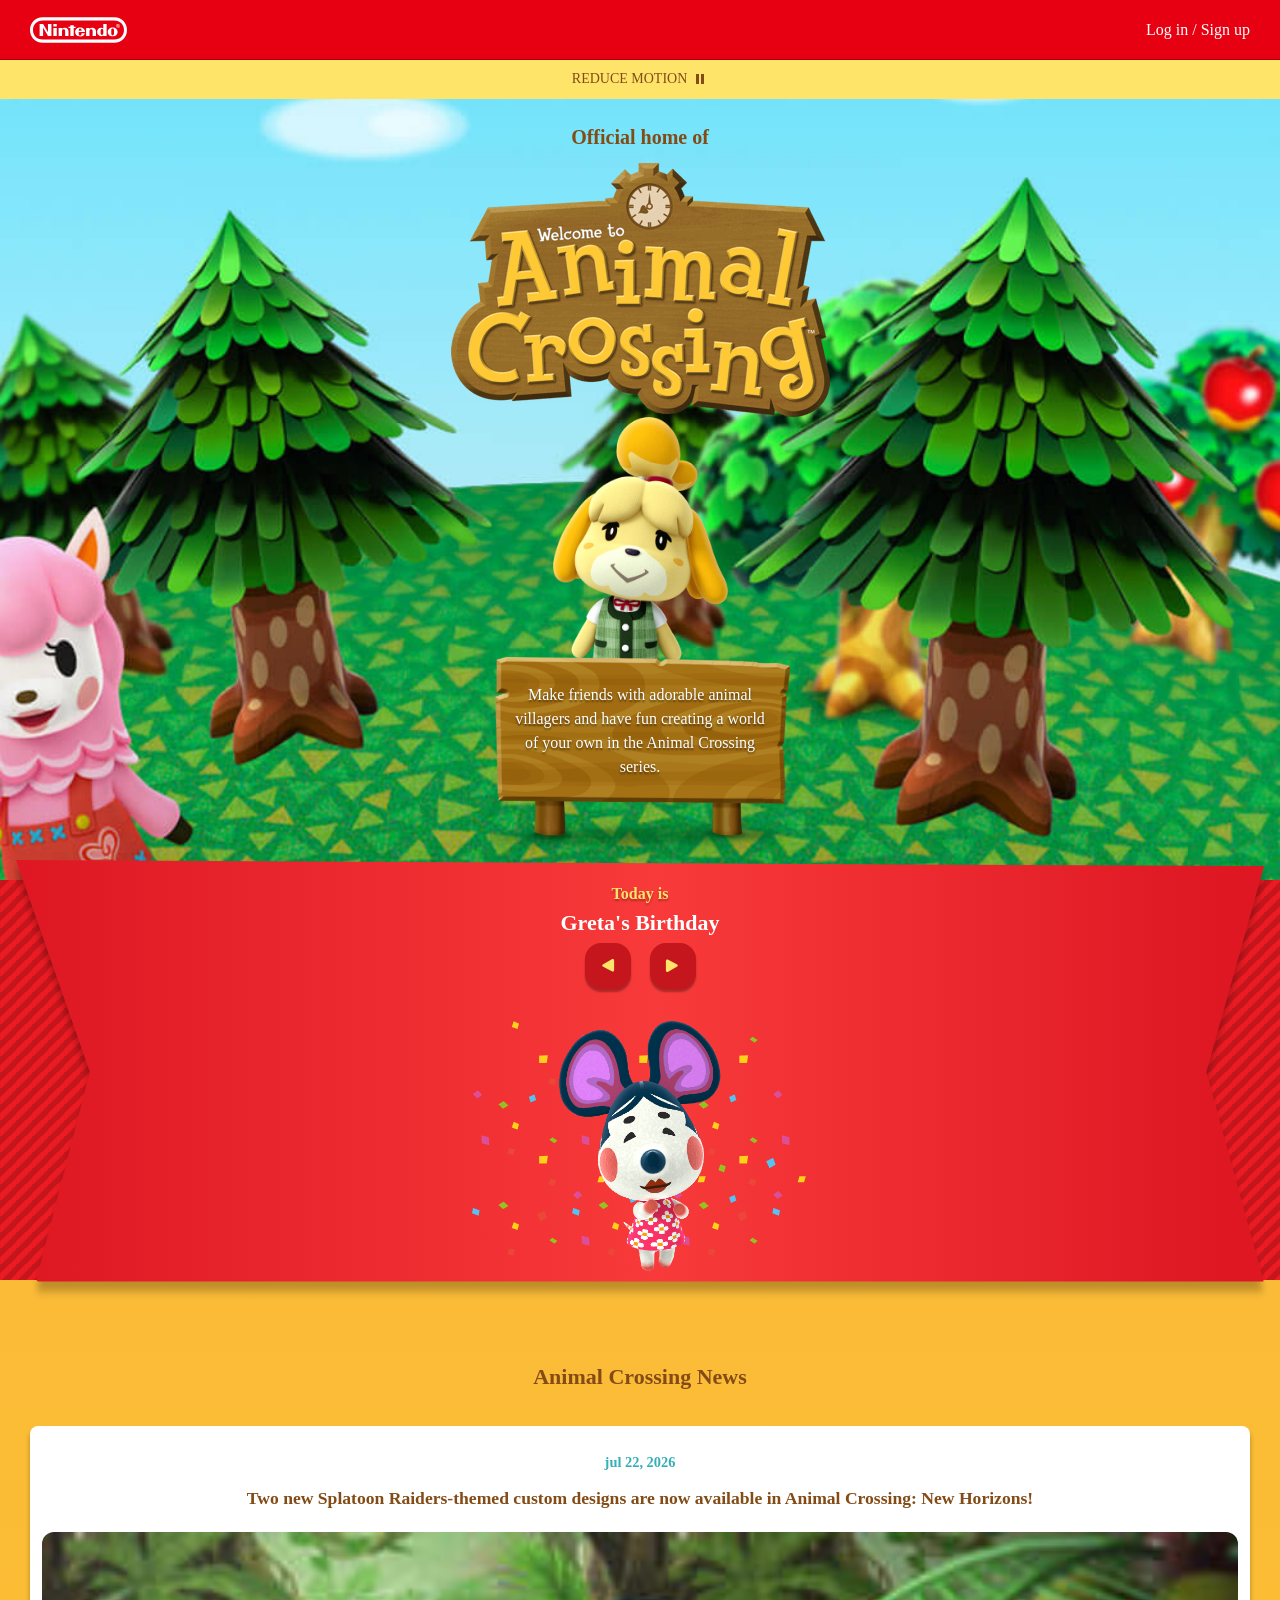
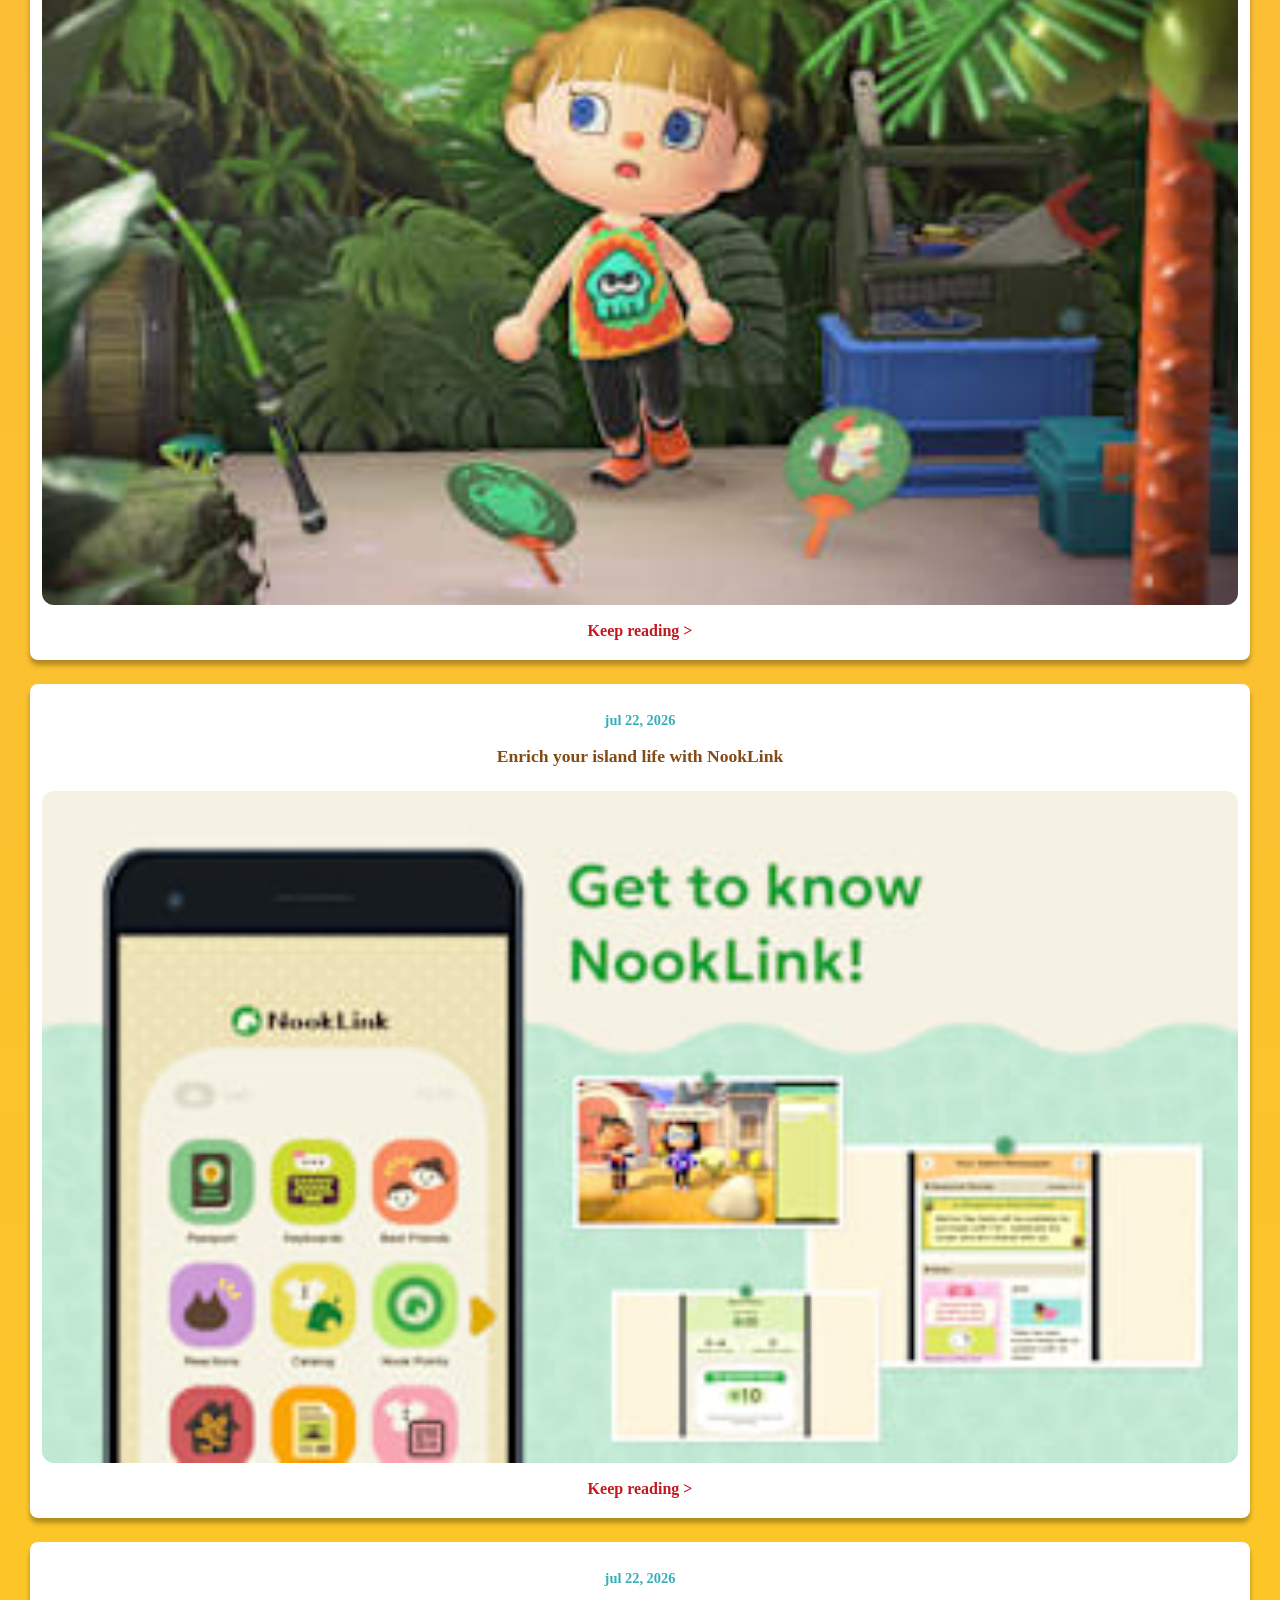
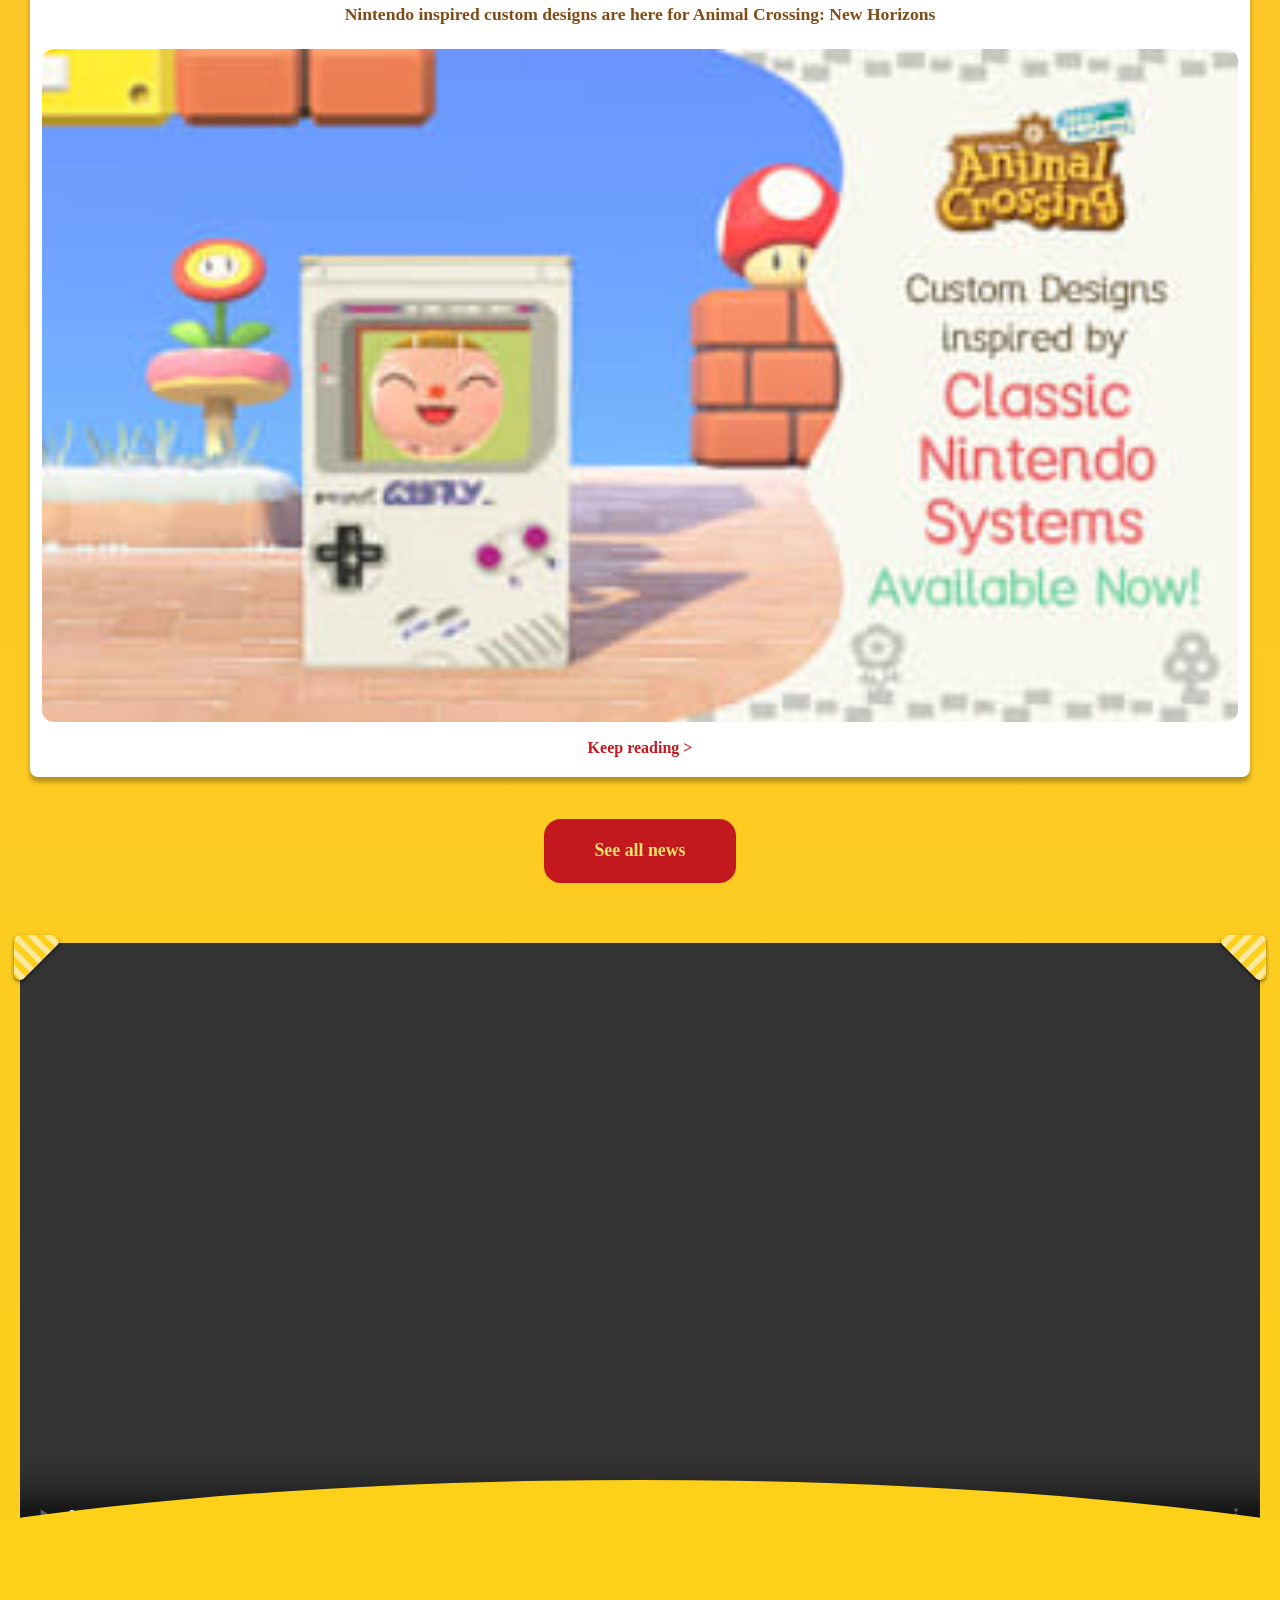
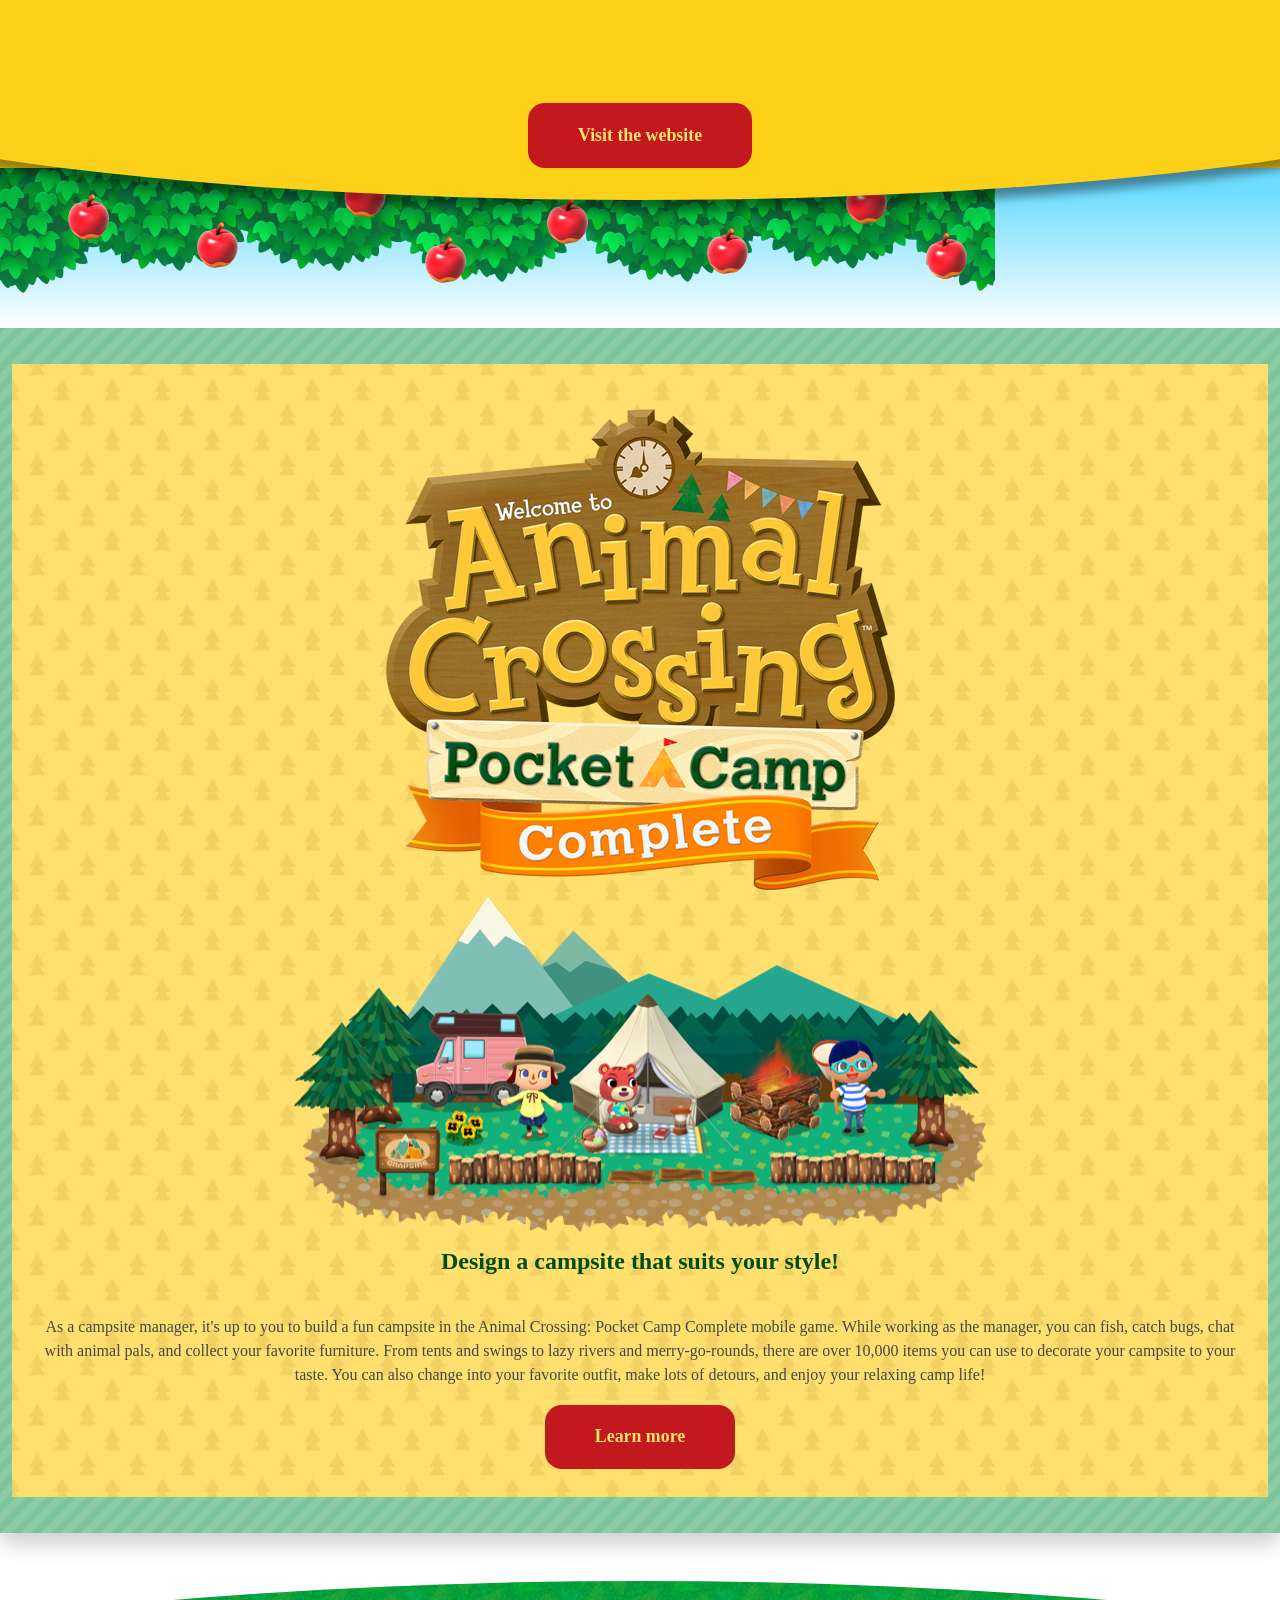
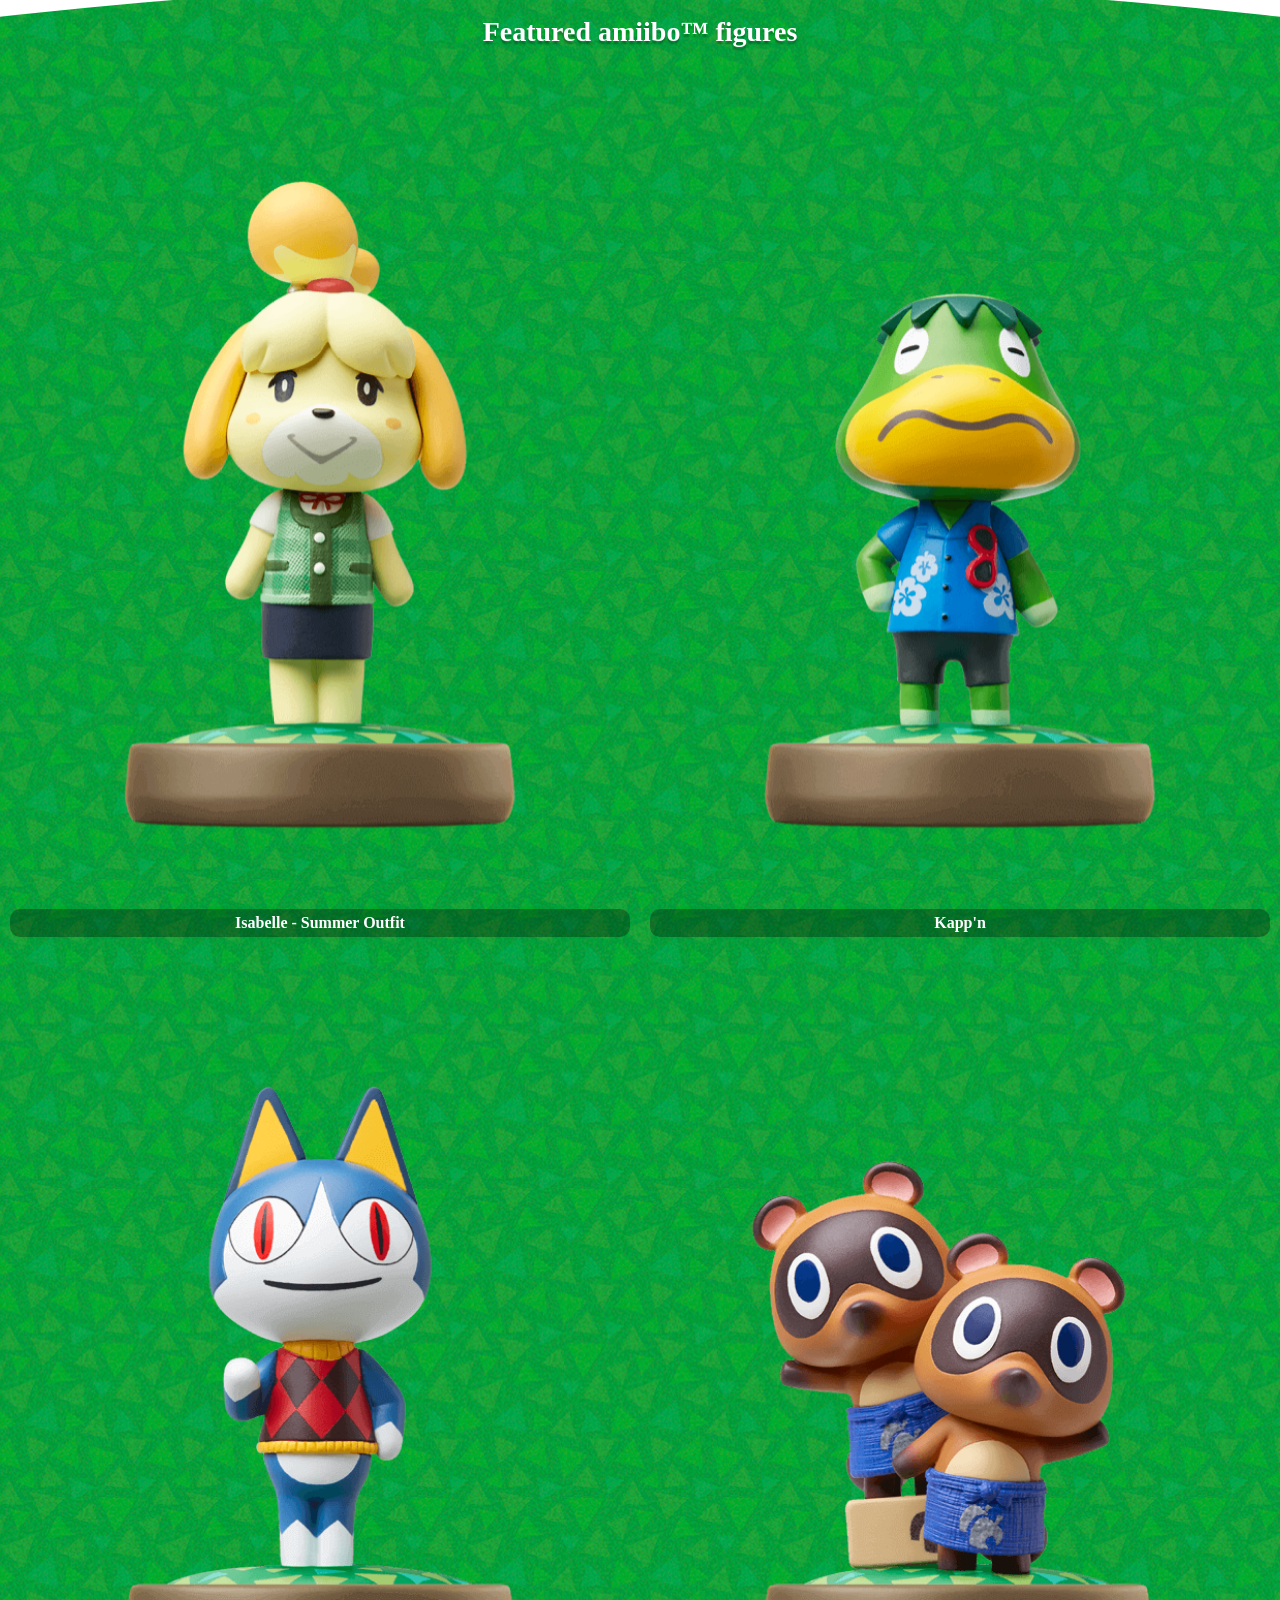
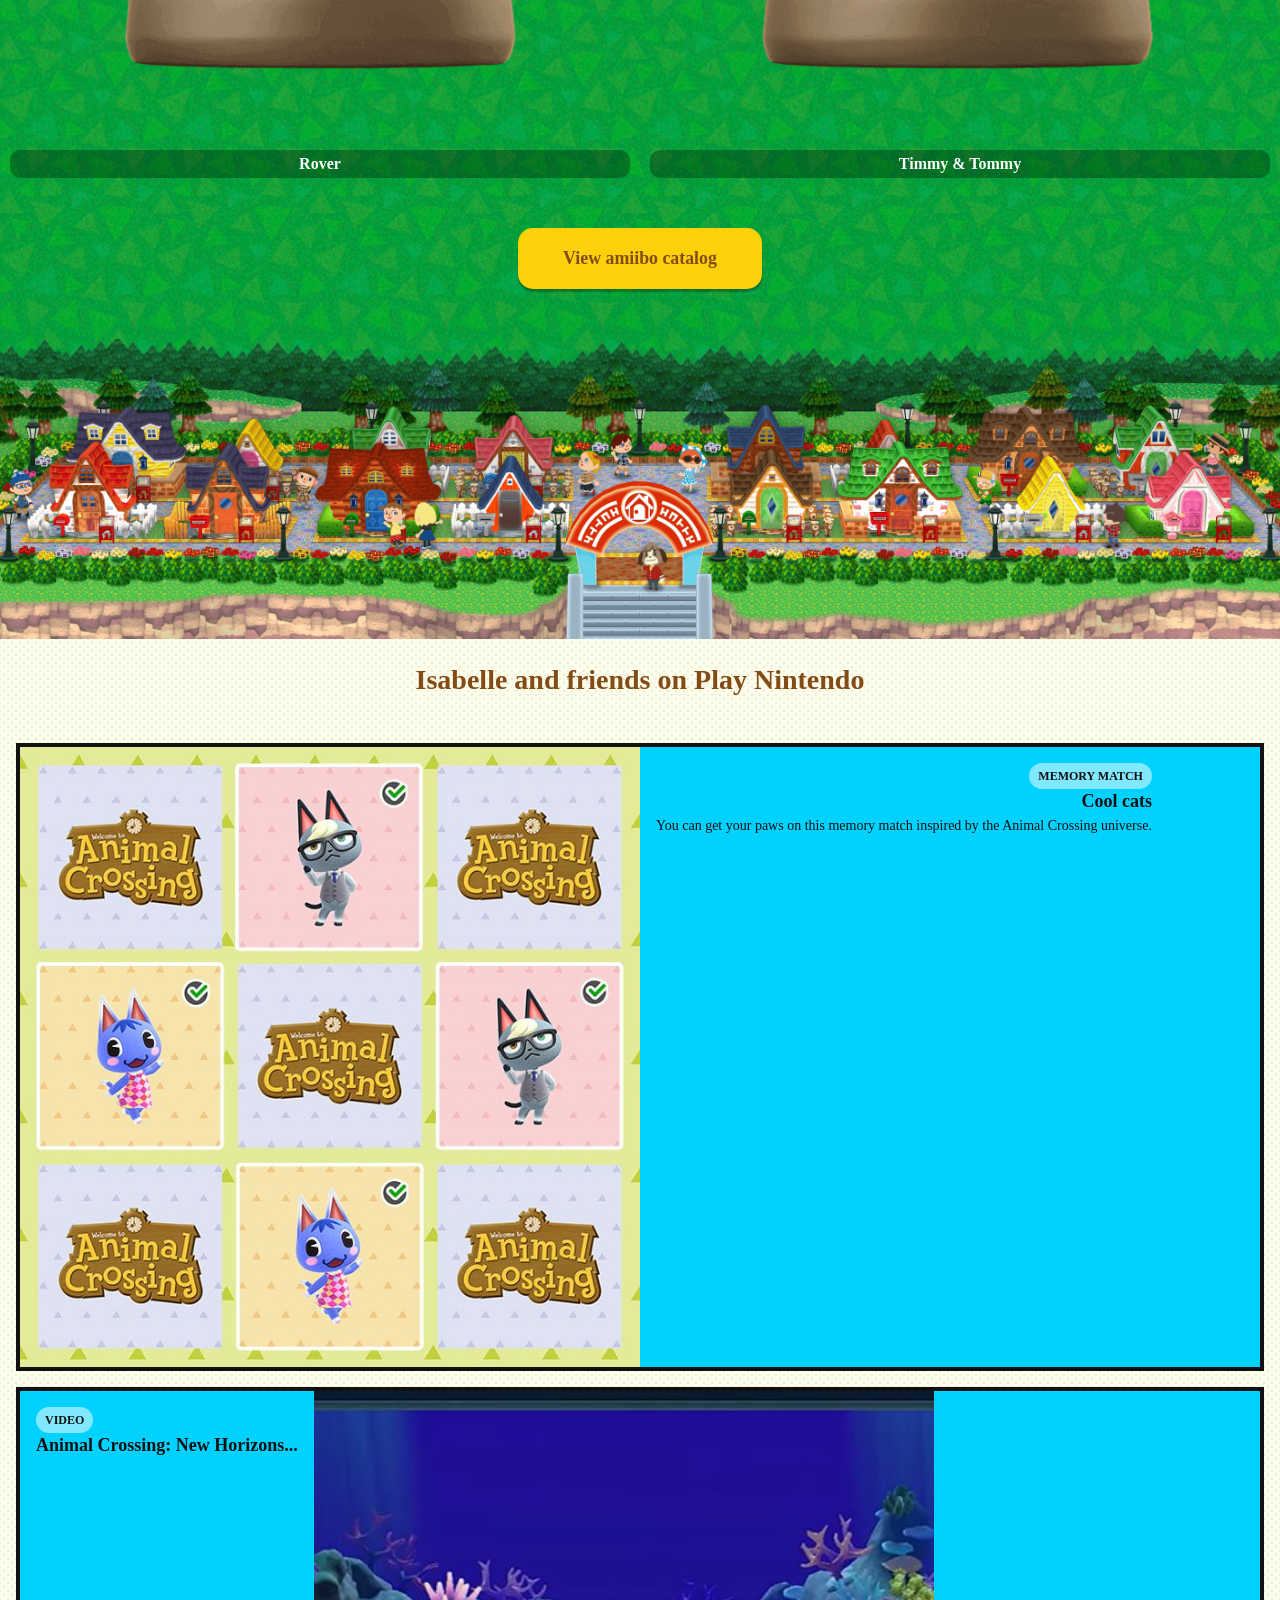
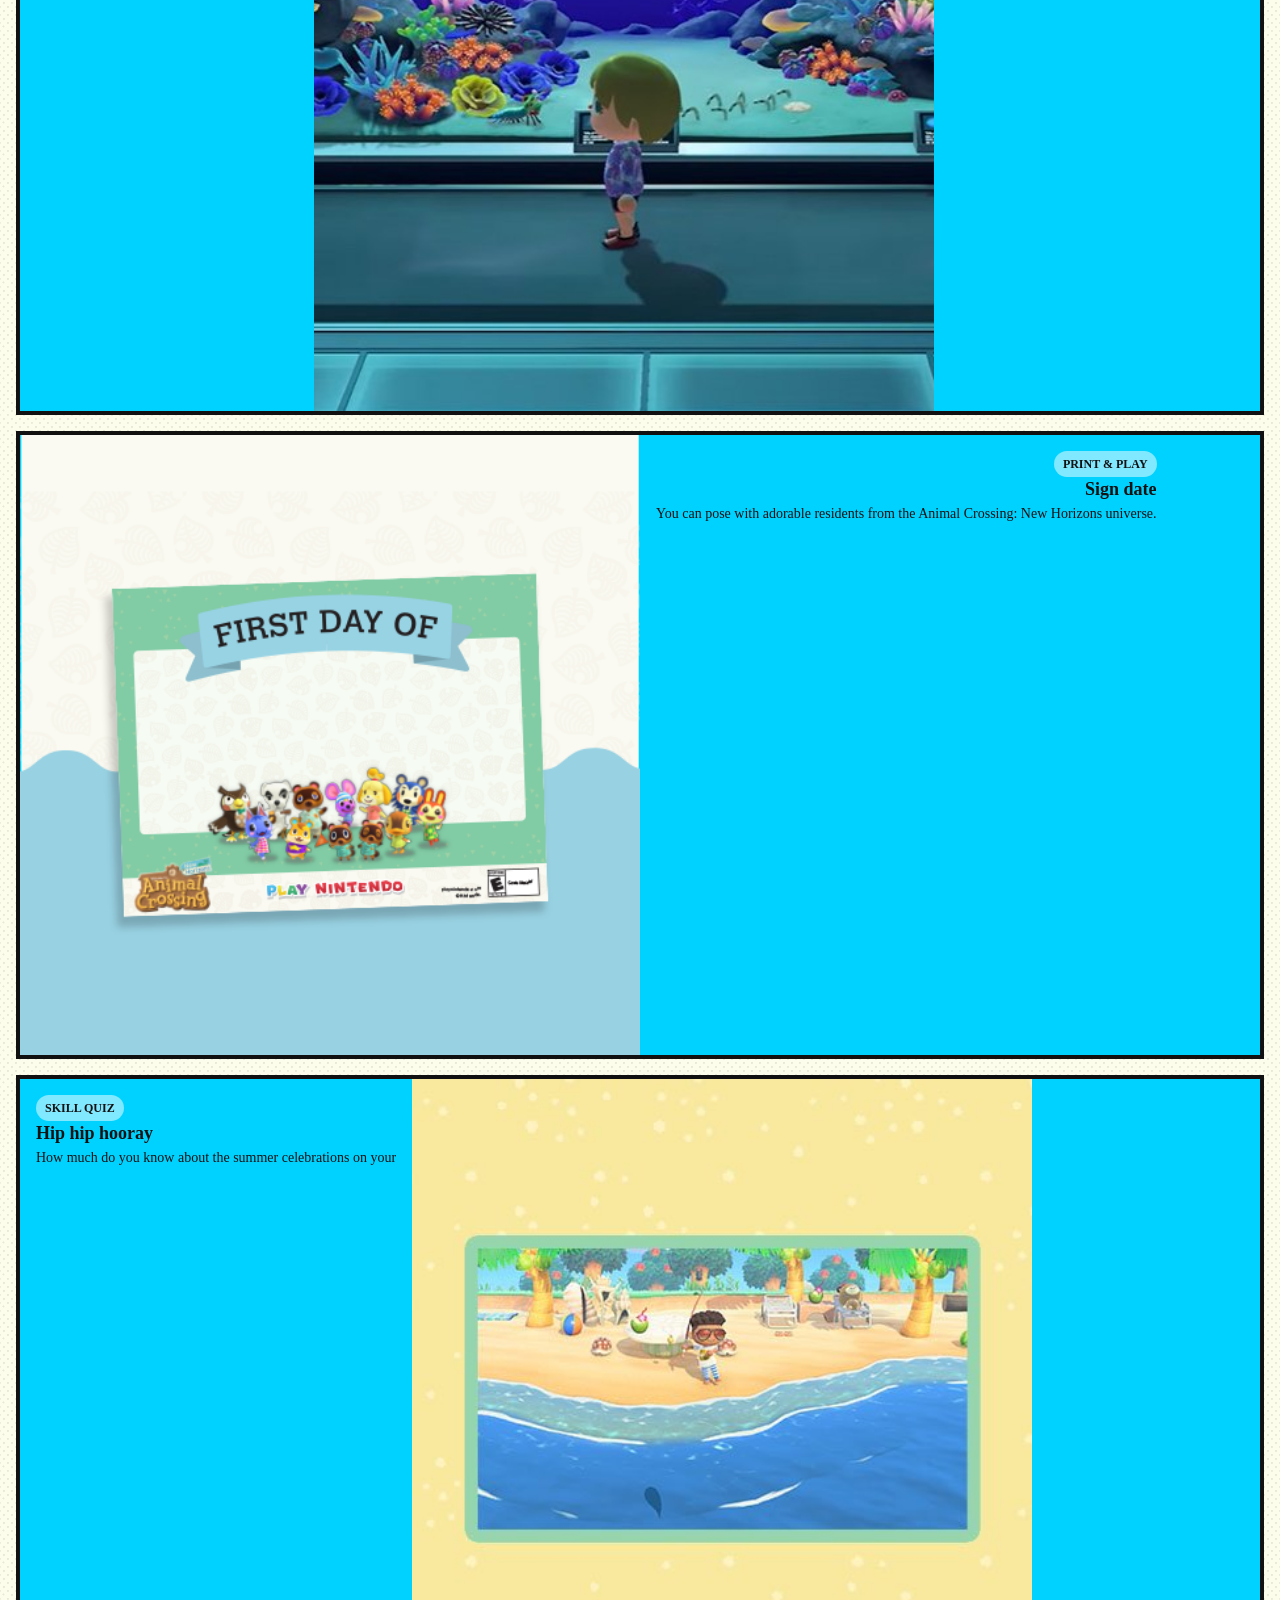
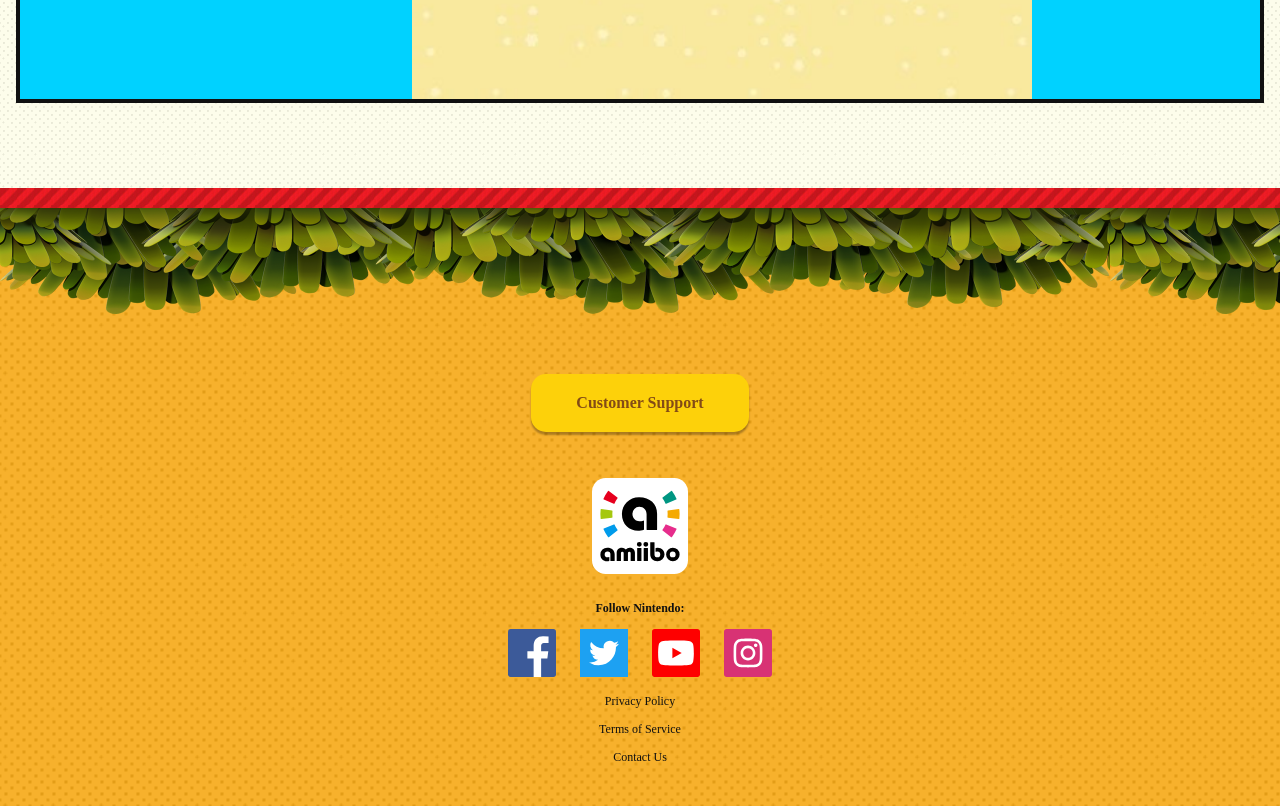
==== commit c54547fa: "amiibo section toegevoegd" ====
--- a/animalcrossing.html
+++ b/animalcrossing.html
@@ -220,31 +220,44 @@
       </section>
 
       <!-- Amiibo section -->
-      <!-- <section>
-            <h2>Featured</h23>
+      <section>
+            <h2>Featured amiibo™ figures</h2>
                 <ul>
                     <li>
+                        <div>
                         <img src="./images/animal-crossing/amiibo-isabelle_2x.png"
                             alt="image of the Isabelle amiibo figurine">
+                            <div class="lineup-circle"></div>
+                            </div>
                         <p>Isabelle - Summer Outfit</p>
                     </li>
                     <li>
+                        <div>
                         <img src="./images/animal-crossing/amiibo-kapn_2x.png"
                             alt="image of the Kapp'n amiibo figurine">
+                            <div class="lineup-circle"></div></div>
                         <p>Kapp'n</p>
                     </li>
                     <li>
+                        <div>
                         <img src="./images/animal-crossing/amiibo-rover_2x.png"
                             alt="image of the Rover amiibo figurine">
+                            <div class="lineup-circle"></div></div>
                         <p>Rover</p>
                     </li>
                     <li>
+                        <div>
                         <img src="./images/animal-crossing/amiibo-timmytommy_2x.png"
                             alt="image of the Timmy & Tommy amiibo figurine">
+                            <div class="lineup-circle"></div>
+                    </div>
                         <p>Timmy & Tommy</p>
                     </li>
                 </ul>
-        </section> -->
+                <a href="https://www.youtube.com/watch?v=dQw4w9WgXcQ">View amiibo catalog</a>
+        <div class="amiibo-image"></div>
+            </section>
+        
 
       <!-- Play Nintendo -->
       <section>
--- a/styles/animalcrossing.css
+++ b/styles/animalcrossing.css
@@ -517,6 +517,7 @@
 
 main > section:nth-of-type(2) {
   padding: 2.25em 0.75em;
+  margin-bottom: 48px;
   bottom: 0;
   left: 0;
   right: 0;
@@ -557,16 +558,117 @@
 /*     Amiibo   */
 /****************/
 
-/* main > section:nth-of-type(3) ul li img {
-    max-height: 100px;
-    max-width: 100px;
+main > section:nth-of-type(3) {
+  text-align: center;
+  position: relative;
+  overflow: hidden;
+  max-width: 100%;
+  padding-block: 30px 0;
+
+  &::before {
+    content: "";
+    position: absolute;
+    top: 0;
+    left: -150%;
+    width: 400%;
+    height: 100%;
+    border-top-left-radius: 50%;
+    border-top-right-radius: 50%;
+    background-color: #01a623;
+    background-image: url(/images/animal-crossing/green-triangles.png);
+    background-size: 156px 154.5px;
+    background-position: 50% 28%;
+    z-index: -1;
+  }
+}
+
+main > section:nth-of-type(3) h2 {
+  color: var(--white);
+  text-shadow: 0 3px 2px rgba(0, 0, 0, 0.3);
+  font-size: 1.75rem;
+}
+
+main > section:nth-of-type(3) p {
+  background: rgba(0, 0, 0, 0.3);
+  border-radius: 10px;
+  margin-top: 15px;
+  font-weight: bold;
+  text-decoration: none;
+  color: white;
+  position: relative;
+  z-index: 31;
+  padding: 0 10px;
+}
+
+main > section:nth-of-type(3) ul {
+  margin-block: 30px 20px;
+  display: flex;
+  flex-direction: row;
+  flex-wrap: wrap;
+  justify-content: space-around;
+  font-size: 16px;
+}
+
+main > section:nth-of-type(3) ul li {
+  width: 50%;
+  padding-inline: 10px;
+}
+
+main > section:nth-of-type(3) ul li img {
+  width: 100%;
+  height: auto;
+  position: relative;
+  z-index: 30;
+  line-height: 0;
+}
+
+main > section:nth-of-type(3) a {
+  background-color: #fdd10a;
+  color: #834b16;
+  border: none;
+  display: inline-block;
+  font-size: 1.115rem;
+  font-weight: bold;
+  padding: 15px 45px;
+  text-align: center;
+  text-decoration: none;
+  border-radius: 15px;
+  box-shadow: 0 3px 2px 0 rgba(0, 0, 0, 0.3);
+  margin-block: 30px 20px;
+}
+
+.amiibo-image {
+  padding-bottom: 300px;
+  background-position: bottom center;
+  background-repeat: no-repeat;
+  background-image: url(/images/animal-crossing/town-footer_2x.png);
+  background-size: auto 125%;
+  position: relative;
+  display: block;
+  width: 100%;
+  margin-top: 30px;
+}
+/* .lineup-circle {
+  content: "";
+  background: #5ec34d;
+  position: absolute;
+  display: block;
+  width: 100%;
+  padding-bottom: 100%;
+  left: 0;
+  right: 0;
+  margin: 0 auto;
+  border-radius: 50%;
+  z-index: 29;
+  bottom: 0;
+  opacity: 0.8;
 } */
 
 /***********************/
 /*     Play Nintendo   */
 /***********************/
 
-section:nth-of-type(3) {
+section:nth-of-type(4) {
   position: relative;
   background-image: url("/images/animal-crossing/play-dots.png");
   background-color: var(--ac-play-bg-clr);
@@ -578,13 +680,13 @@
   }
 }
 
-section:nth-of-type(3) li,
-section:nth-of-type(3) span {
+section:nth-of-type(4) li,
+section:nth-of-type(4) span {
   transition: transform 0.6s ease;
 }
 
-section:nth-of-type(3) li:hover,
-section:nth-of-type(3) li:focus-within {
+section:nth-of-type(4) li:hover,
+section:nth-of-type(4) li:focus-within {
   transform: translateY(-0.5em);
   border: solid 0.4em transparent;
   background-color: var(--white);
@@ -599,36 +701,38 @@
   }
 }
 
-section:nth-of-type(3) a:hover span {
+section:nth-of-type(4) a:hover span {
   transform: rotateX(360deg);
 }
 
-section:nth-of-type(3) ul {
+section:nth-of-type(4) ul {
   display: flex;
   flex-direction: column;
   gap: 1em;
   margin-inline: 1em;
 }
 
-section:nth-of-type(3) li {
+section:nth-of-type(4) li {
   background-color: var(--ac-play-clr);
   width: 100%;
   display: block;
   border: solid 4px var(--black);
 }
 
-section:nth-of-type(3) li a {
+section:nth-of-type(4) li a {
   display: flex;
 
   box-shadow: 0 calc(4px * 2) 0 4px * -1 var(--black);
-  transition: transform 0.1s ease-in, box-shadow 0.1s ease-in;
-}
-
-section:nth-of-type(3) li:nth-child(odd) a img {
+  transition:
+    transform 0.1s ease-in,
+    box-shadow 0.1s ease-in;
+}
+
+section:nth-of-type(4) li:nth-child(odd) a img {
   order: 1;
 }
 
-section:nth-of-type(3) li a div {
+section:nth-of-type(4) li a div {
   display: flex;
   flex-direction: column;
   text-align: left;
@@ -637,20 +741,20 @@
   color: var(--black);
 }
 
-section:nth-of-type(3) li:nth-child(odd) a div {
+section:nth-of-type(4) li:nth-child(odd) a div {
   order: 2;
   text-align: right;
 }
 
-section:nth-of-type(3) li:nth-child(odd) a div span {
+section:nth-of-type(4) li:nth-child(odd) a div span {
   align-self: flex-end;
 }
 
-section:nth-of-type(3) li:nth-child(even) a div span {
+section:nth-of-type(4) li:nth-child(even) a div span {
   align-self: flex-start;
 }
 
-section:nth-of-type(3) div span {
+section:nth-of-type(4) div span {
   order: 1;
   color: var(--black);
   font-size: 0.75rem;
@@ -663,7 +767,7 @@
   padding: 0.25em 0.75em 0.125em;
 }
 
-section:nth-of-type(3) div h3 {
+section:nth-of-type(4) div h3 {
   order: 2;
   line-height: 1.4;
   font-size: 1.125rem;
@@ -671,7 +775,7 @@
   padding: 0;
 }
 
-section:nth-of-type(3) div p {
+section:nth-of-type(4) div p {
   order: 3;
   font-size: 0.875rem;
   padding: 0;
@@ -682,7 +786,7 @@
   overflow: hidden;
 }
 
-section:nth-of-type(3) img {
+section:nth-of-type(4) img {
   width: 50%;
 }
 
